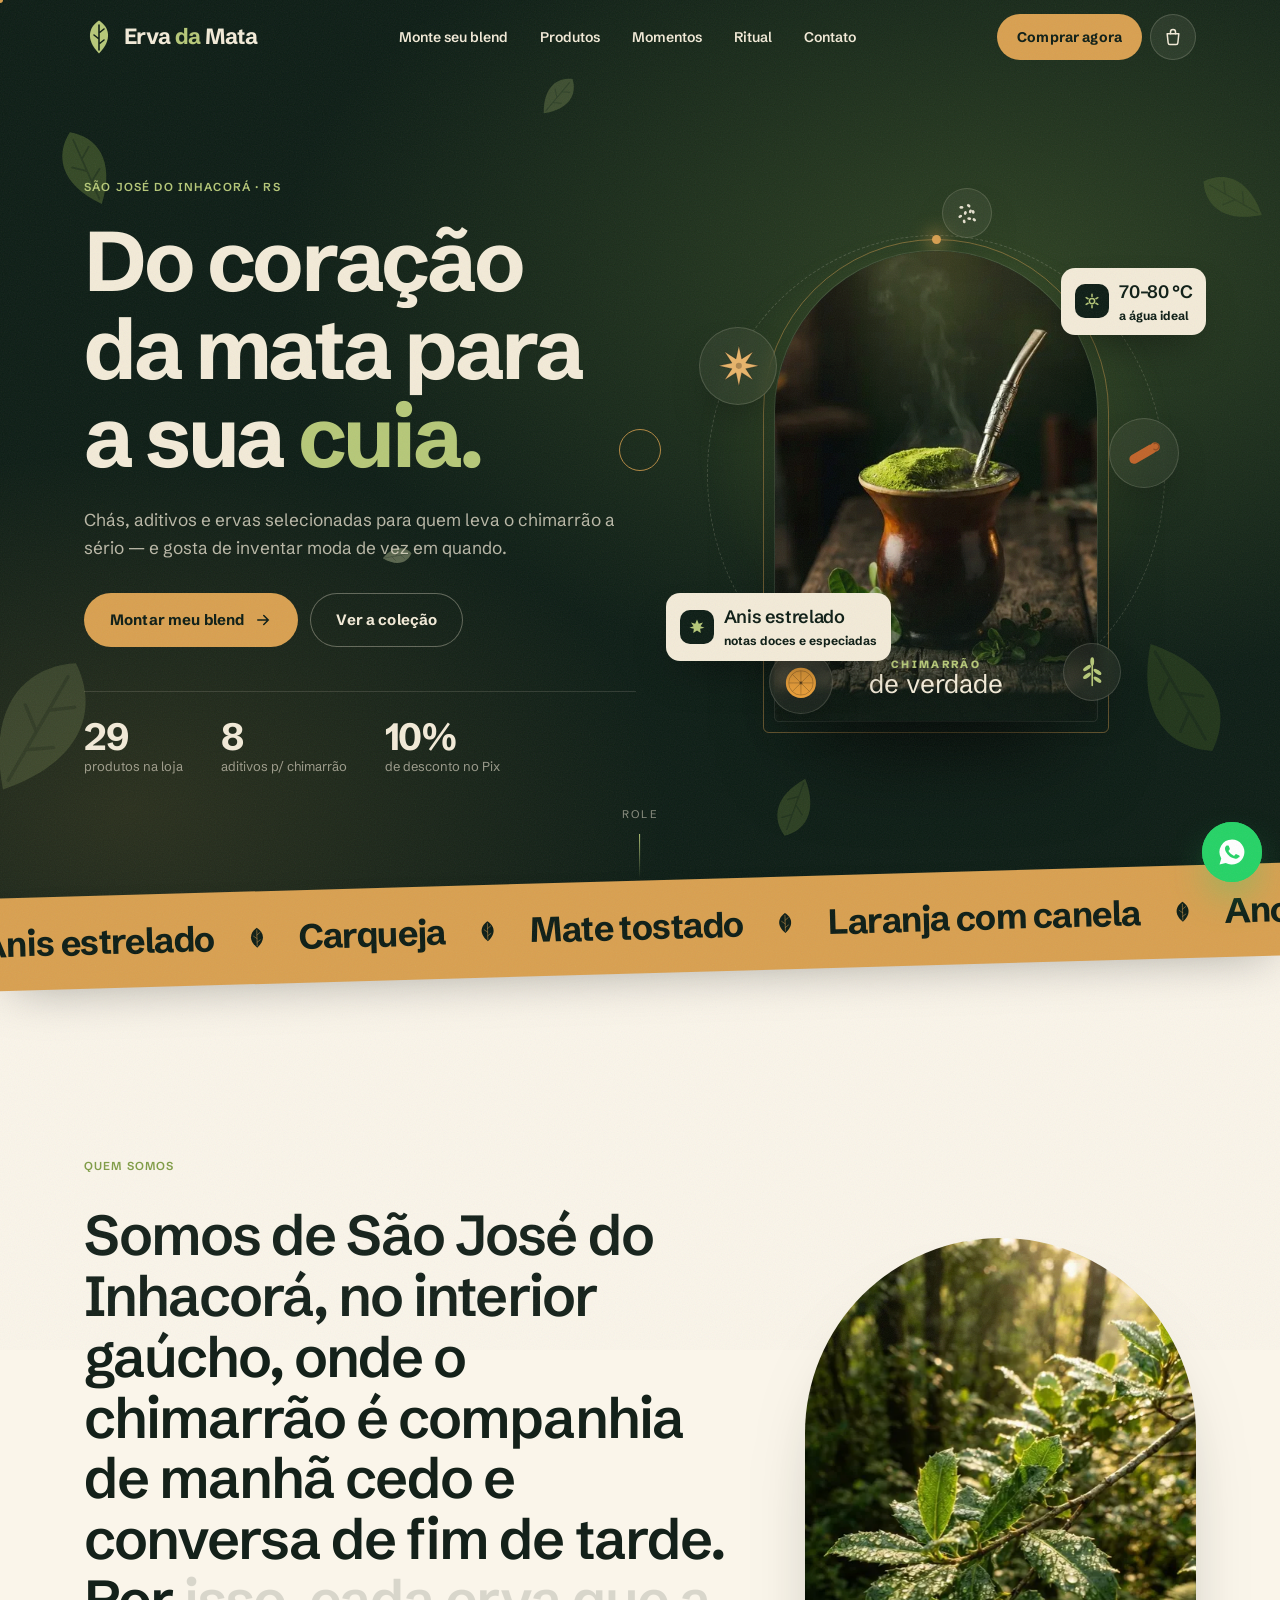
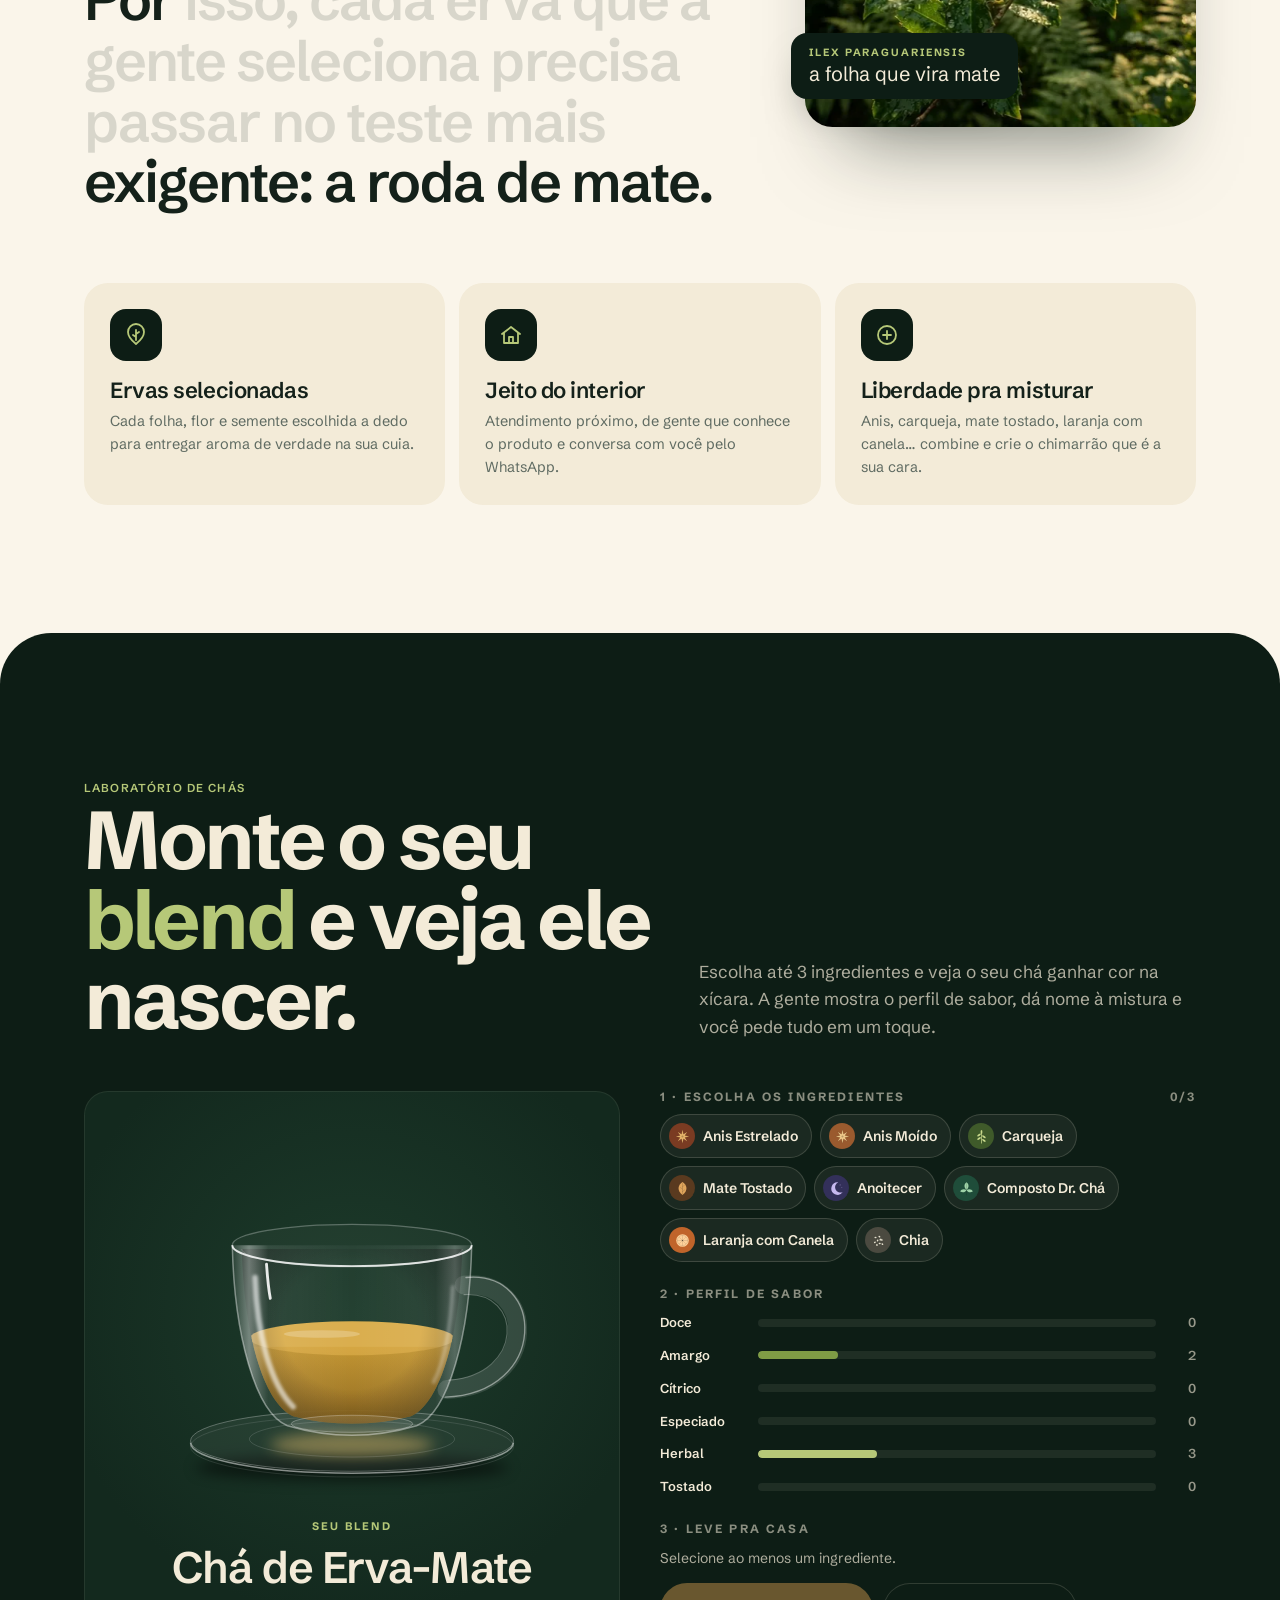
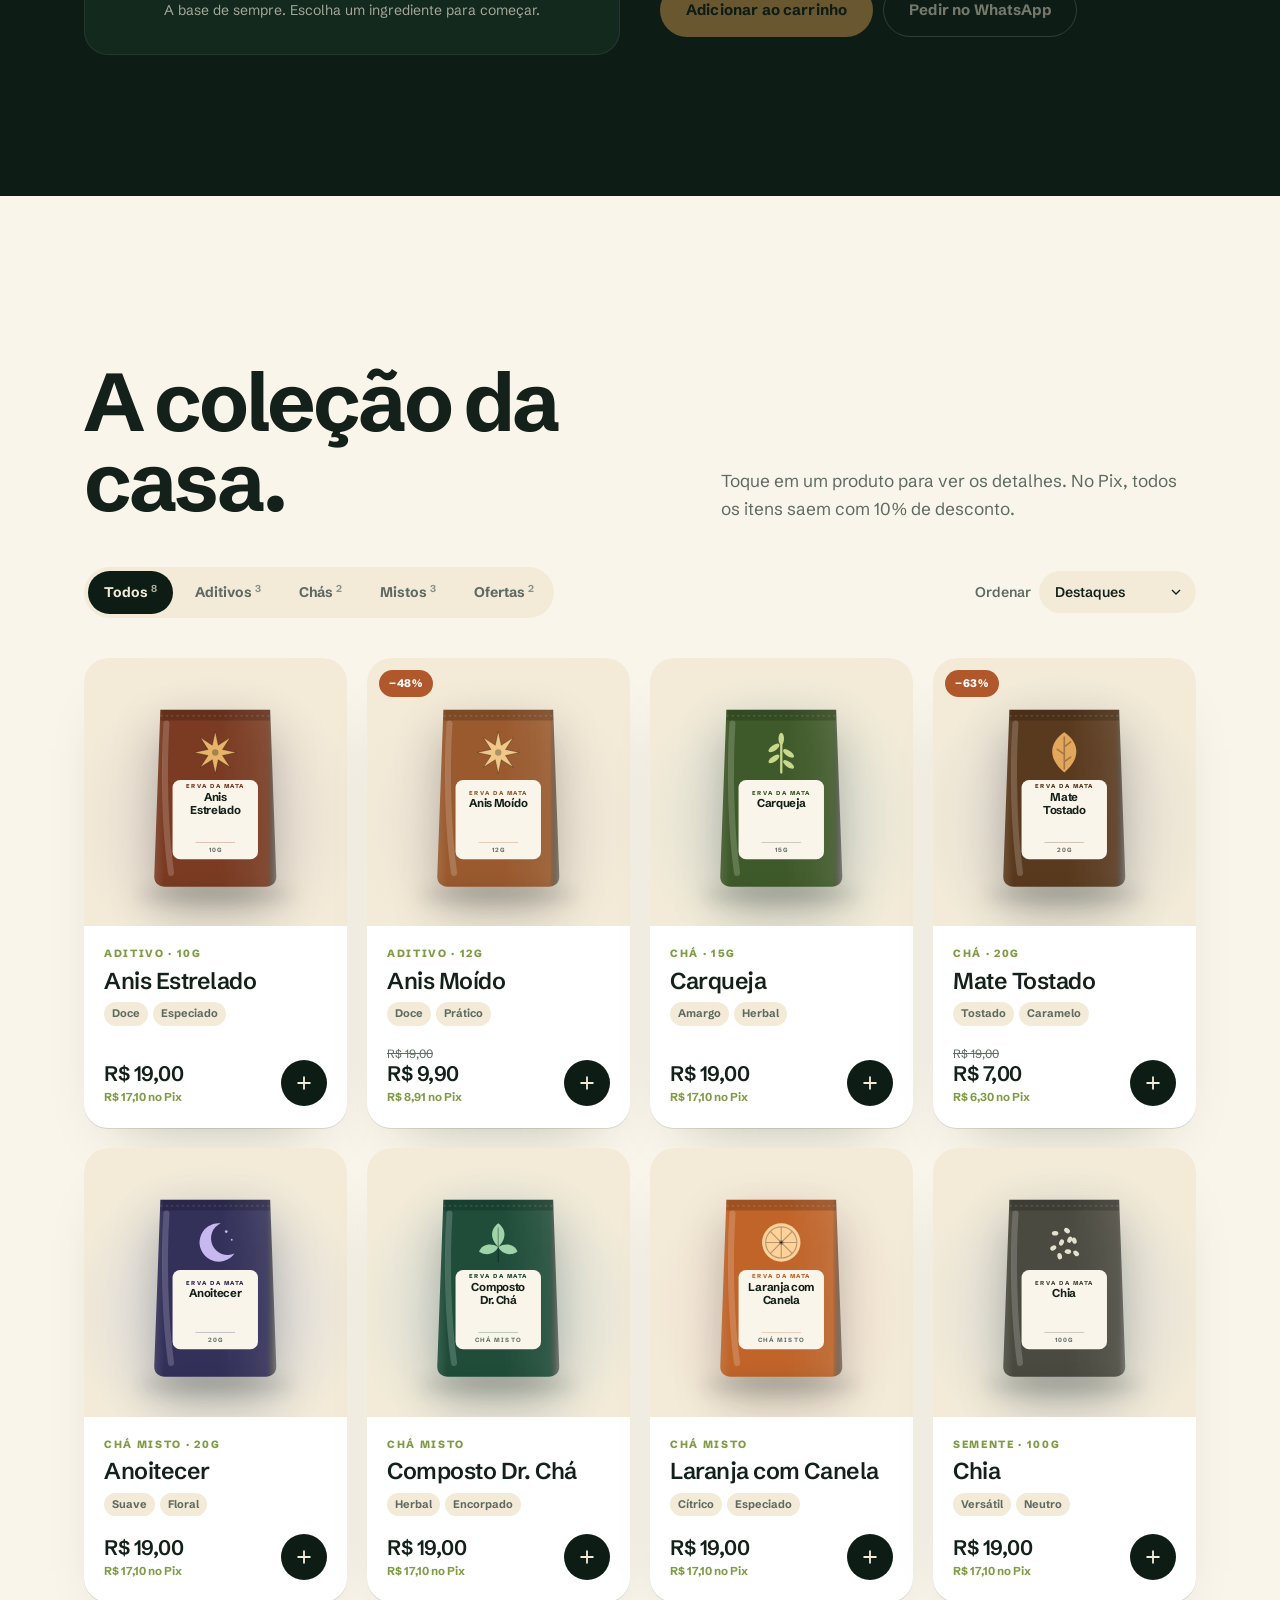
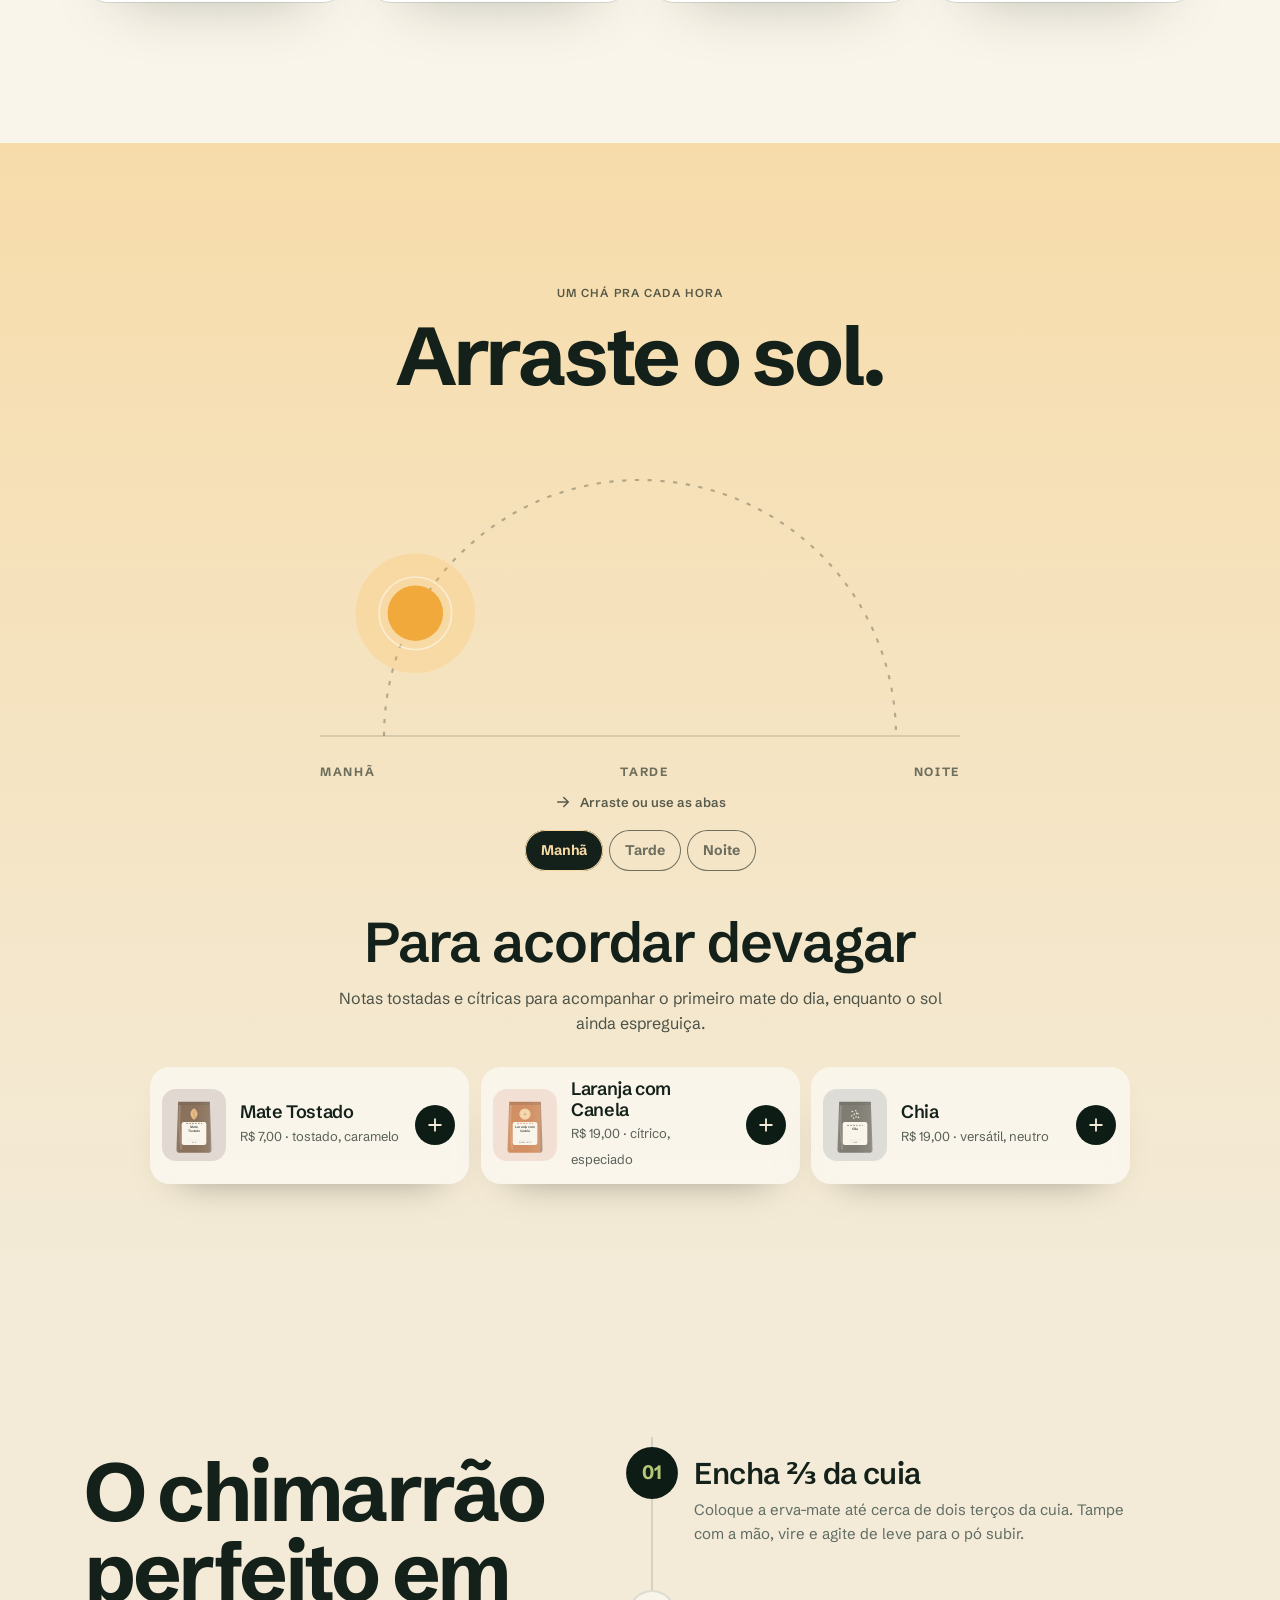
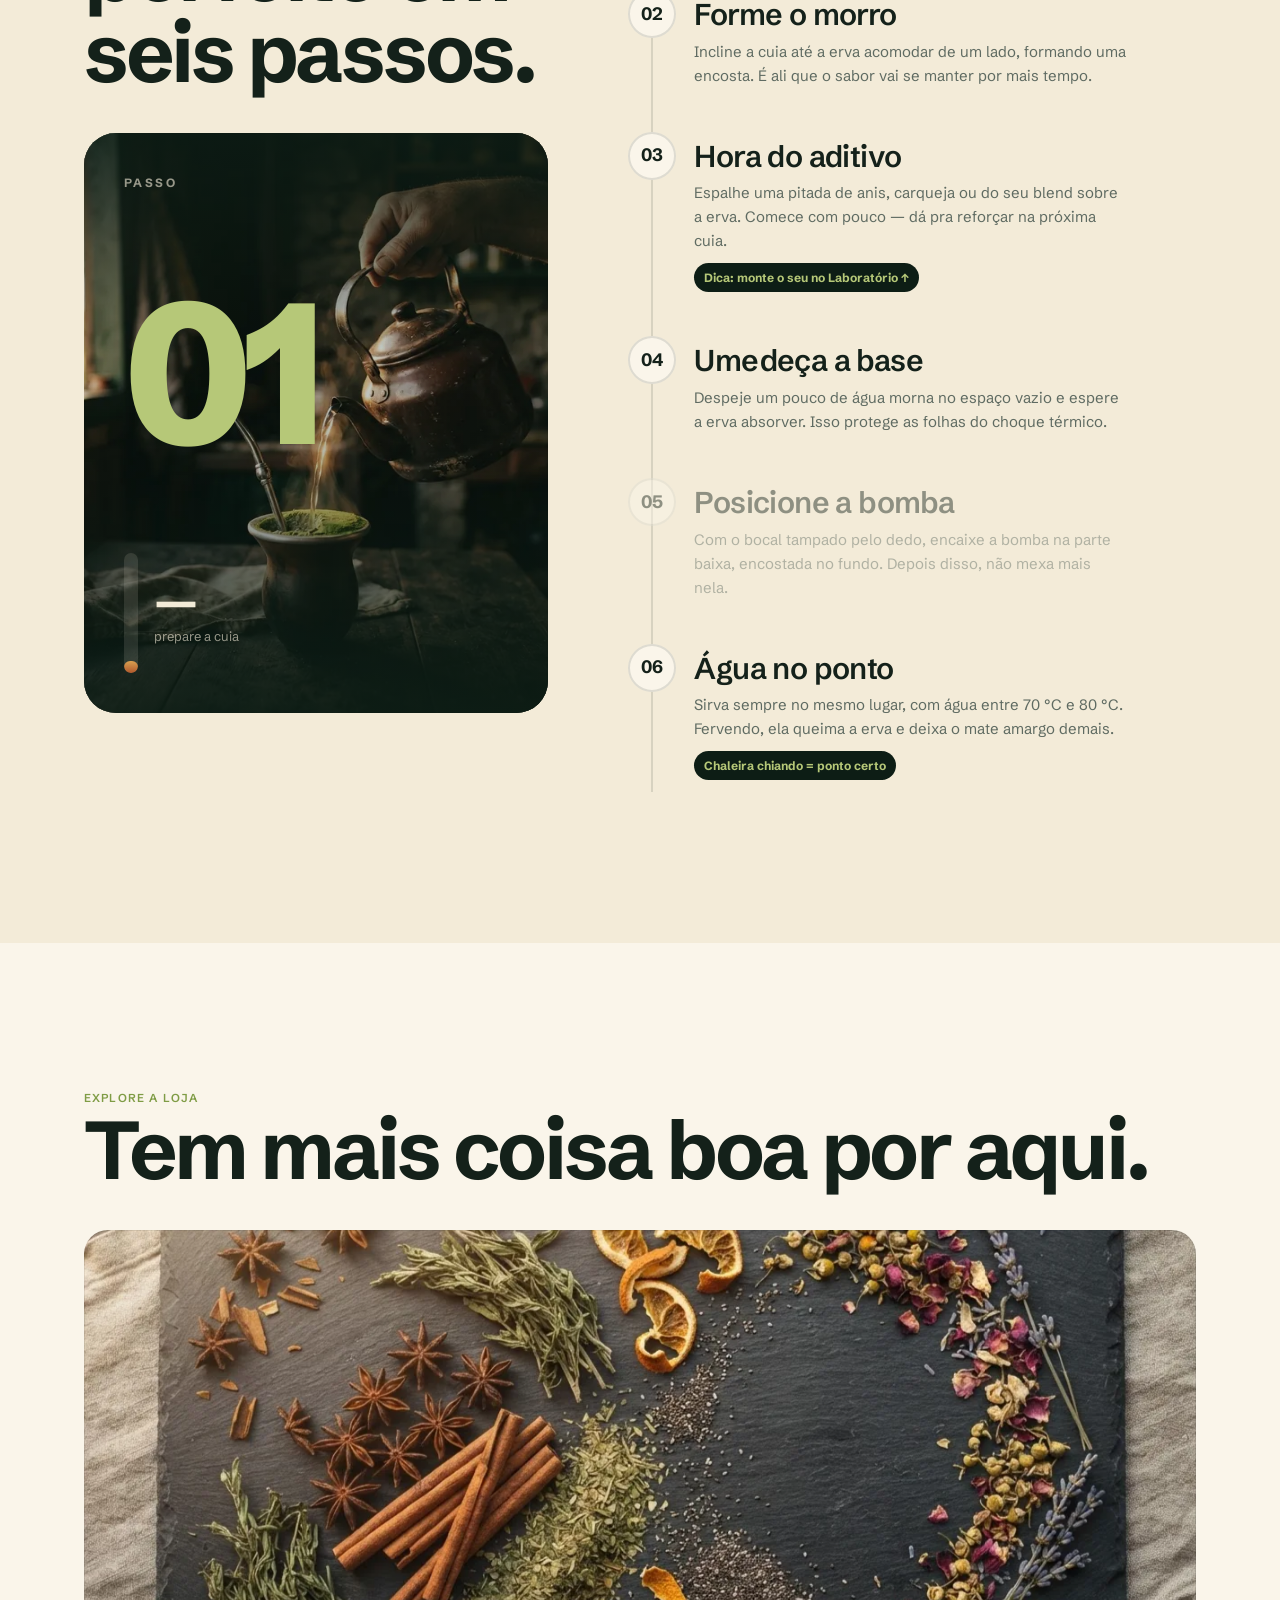
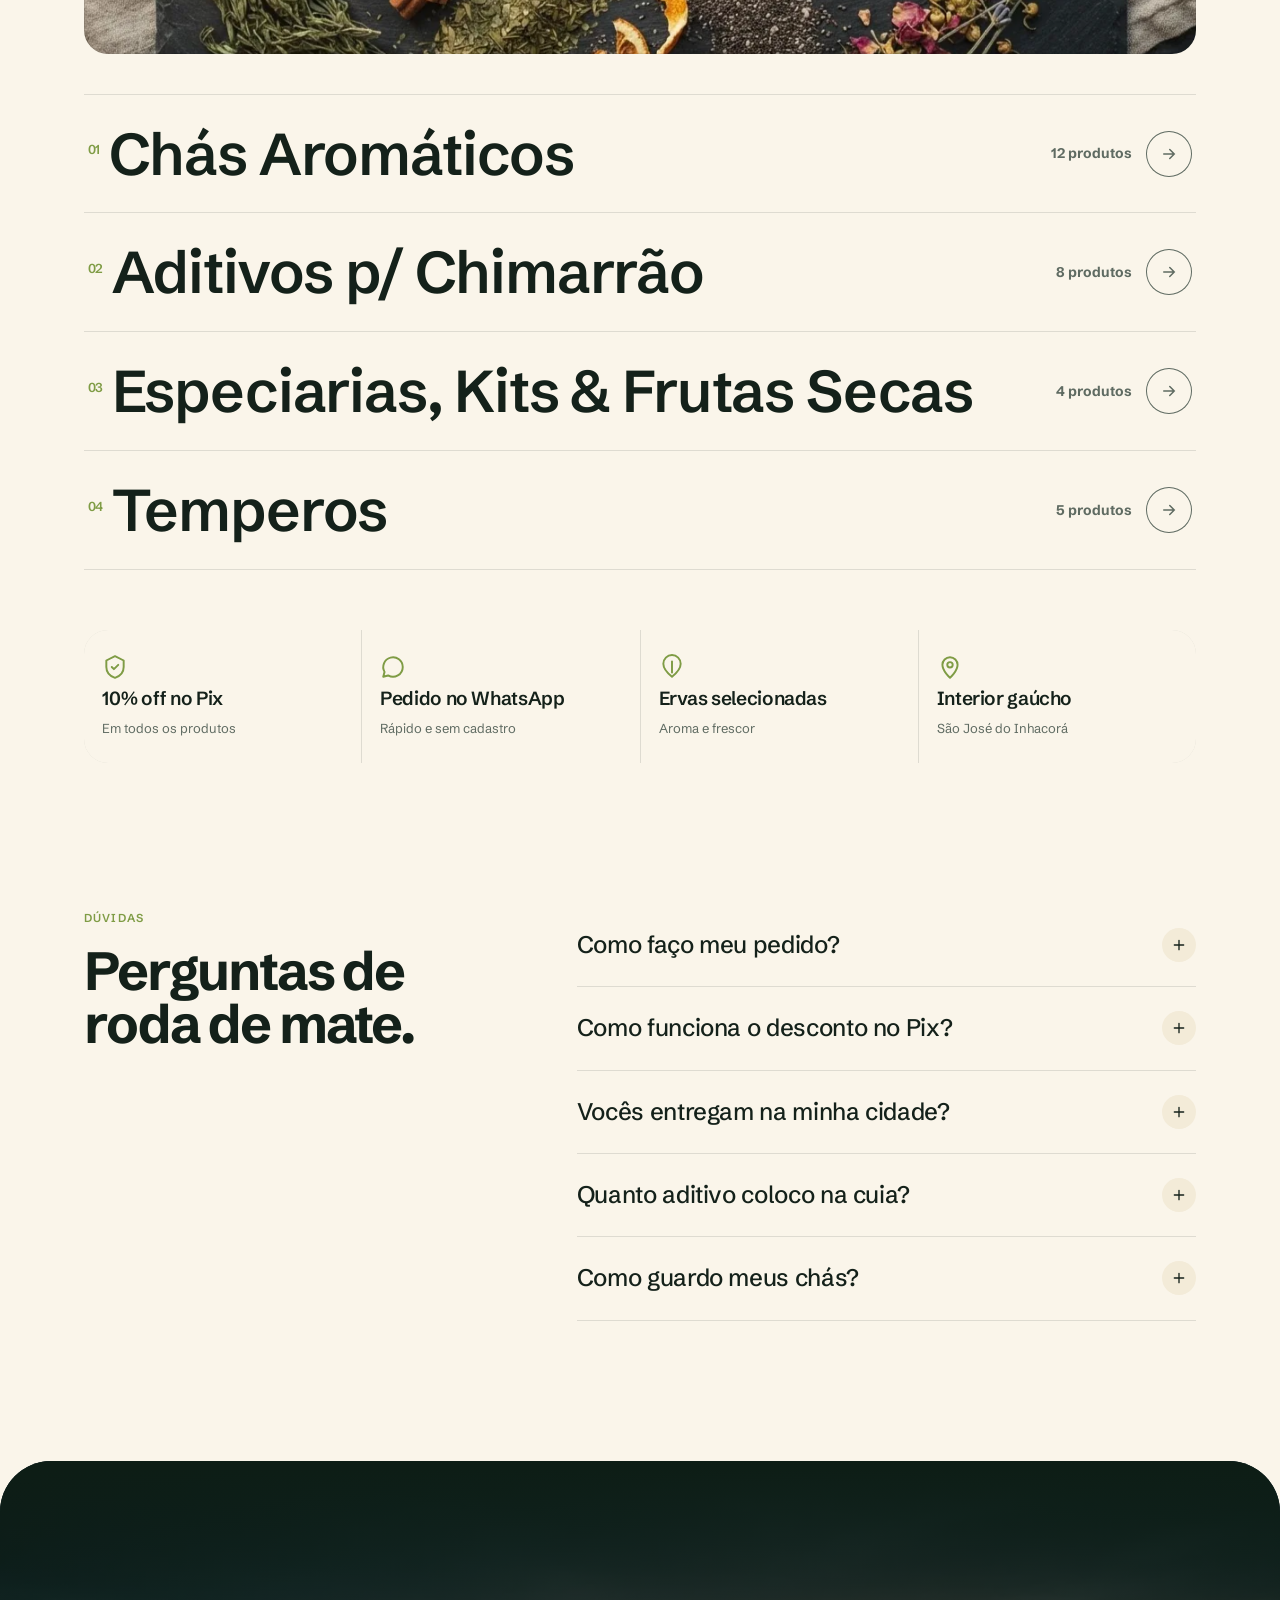
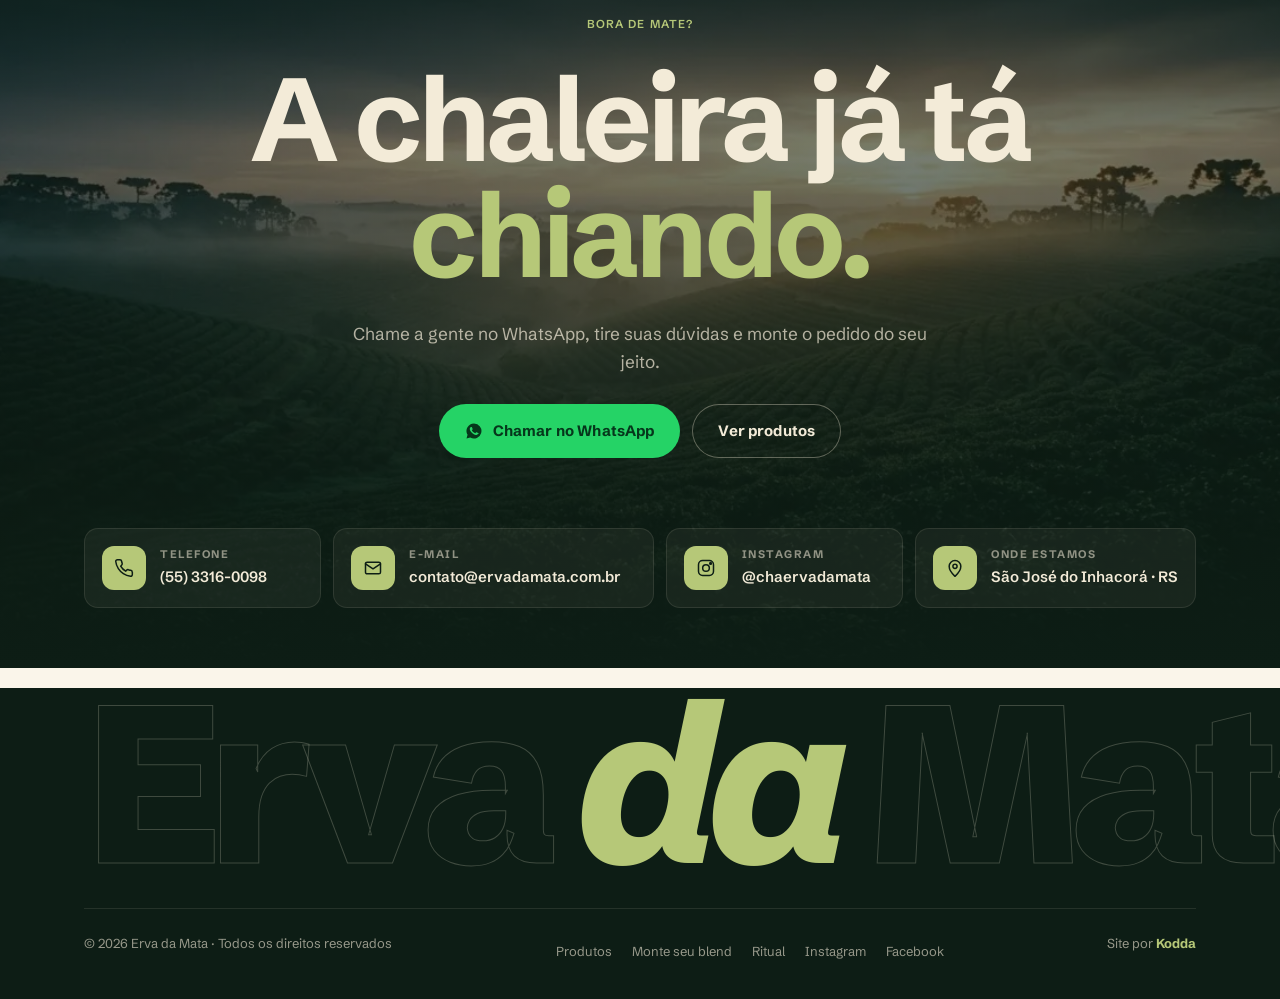
==== index.html @ 79d2f95d "Tipografia: Schibsted Grotesk em todo o site Co-Authored-By: Claude Opus 5.5 <noreply@anthropic.com>" ====
<!DOCTYPE html>
<html lang="pt-BR">
<head>
<meta charset="UTF-8">
<meta name="viewport" content="width=device-width, initial-scale=1, viewport-fit=cover">
<title>Erva da Mata — Chás e aditivos para chimarrão | São José do Inhacorá, RS</title>
<meta name="description" content="Chás, aditivos e ervas selecionadas para o seu chimarrão. Anis estrelado, carqueja, mate tostado e blends da casa, direto de São José do Inhacorá (RS). 10% de desconto no Pix e pedido pelo WhatsApp.">
<meta name="theme-color" content="#0d1d15">
<!-- PRÉVIA para validação: troque para "index, follow" quando publicar no domínio oficial -->
<meta name="robots" content="noindex, nofollow">
<link rel="canonical" href="https://ervadamata.com.br/">

<!-- Open Graph / redes sociais -->
<meta property="og:type" content="website">
<meta property="og:locale" content="pt_BR">
<meta property="og:site_name" content="Erva da Mata">
<meta property="og:title" content="Erva da Mata — Do coração da mata para a sua cuia">
<meta property="og:description" content="Chás e aditivos para chimarrão do interior gaúcho. Monte seu blend e peça pelo WhatsApp.">
<meta property="og:url" content="https://ervadamata.com.br/">
<meta property="og:image" content="https://felypepetry.github.io/erva-da-mata/assets/img/og.jpg">
<meta property="og:image:width" content="1200">
<meta property="og:image:height" content="630">
<meta name="twitter:card" content="summary_large_image">

<link rel="icon" href="data:image/svg+xml,%3Csvg xmlns='http://www.w3.org/2000/svg' viewBox='0 0 100 100'%3E%3Crect width='100' height='100' rx='24' fill='%230d1d15'/%3E%3Cpath d='M50 14C74 30 80 58 50 86 20 58 26 30 50 14Z' fill='%23b6c878'/%3E%3Cpath d='M50 22V80' stroke='%230d1d15' stroke-width='4' stroke-linecap='round'/%3E%3C/svg%3E">

<!-- Fonte hospedada no site (licença OFL): Schibsted Grotesk -->
<link rel="preload" href="assets/fonts/schibsted-grotesk.woff" as="font" type="font/woff" crossorigin>
<link rel="preload" as="image" href="assets/img/hero-cuia-900.webp" imagesrcset="assets/img/hero-cuia-560.webp 560w, assets/img/hero-cuia-900.webp 900w" imagesizes="(min-width:900px) 380px, 66vw">

<script type="application/ld+json">
{
  "@context": "https://schema.org",
  "@type": "Store",
  "name": "Erva da Mata",
  "description": "Chás, aditivos para chimarrão, especiarias e temperos.",
  "url": "https://ervadamata.com.br/",
  "telephone": "+55 55 3316-0098",
  "email": "contato@ervadamata.com.br",
  "address": { "@type": "PostalAddress", "addressLocality": "São José do Inhacorá", "addressRegion": "RS", "addressCountry": "BR" },
  "sameAs": ["https://www.instagram.com/chaervadamata/", "https://www.facebook.com/chaervadamata/"]
}
</script>

<script>document.documentElement.classList.add('js')</script>

<style>
@font-face{font-family:'Schibsted Grotesk';src:url(assets/fonts/schibsted-grotesk.woff) format('woff');font-weight:400 900;font-style:normal;font-display:swap}
@font-face{font-family:'Schibsted Grotesk';src:url(assets/fonts/schibsted-grotesk-italic.woff) format('woff');font-weight:400 900;font-style:italic;font-display:swap}
/* =========================================================
   ERVA DA MATA — tokens
   ========================================================= */
:root{
  --mata:#0d1d15; --mata2:#13291e; --mata3:#1d3b2b;
  --erva:#7f9c45; --erva2:#b6c878; --broto:#dfe8b4;
  --creme:#f3ebd8; --papel:#faf5ea; --linho:#efe6d0;
  --ouro:#d9a050; --terra:#b0582c; --ink:#14211a; --muted:#5f6b62;
  --line:rgba(20,33,26,.12);
  --r:24px; --r-sm:14px;
  --ease:cubic-bezier(.22,1,.36,1); --spring:cubic-bezier(.34,1.56,.64,1);
  --serif:'Schibsted Grotesk', system-ui, -apple-system, 'Segoe UI', Roboto, sans-serif;
  --sans:'Schibsted Grotesk', system-ui, -apple-system, 'Segoe UI', Roboto, sans-serif;
  --pad:clamp(20px, 5vw, 64px);
  --max:1240px;
}
*,*::before,*::after{box-sizing:border-box}
html{scroll-behavior:smooth;-webkit-text-size-adjust:100%}
body{margin:0;font-family:var(--sans);font-size:16px;line-height:1.6;color:var(--ink);background:var(--papel);-webkit-font-smoothing:antialiased;overflow-x:clip}
main,footer{overflow-x:clip}
img,svg{display:block;max-width:100%}
a{color:inherit;text-decoration:none}
button{font:inherit;color:inherit;background:none;border:0;cursor:pointer;padding:0}
h1,h2,h3,h4{font-family:var(--serif);font-weight:400;line-height:1.02;margin:0;letter-spacing:-.015em;font-kerning:normal;text-rendering:optimizeLegibility}
h1,h2,h3,h4{font-optical-sizing:auto;letter-spacing:-.022em}
h3{letter-spacing:-.01em}
/* ênfase em itálico sem cor extra: menos cara de template */
h1 em,h2 em,h3 em,.manifesto-text em{color:inherit}
body{font-feature-settings:"kern","liga"}
p{margin:0}
::selection{background:var(--erva2);color:var(--mata)}
:focus-visible{outline:2px solid var(--ouro);outline-offset:3px;border-radius:8px}
[hidden]{display:none!important}
.sr-only{position:absolute;width:1px;height:1px;overflow:hidden;clip:rect(0 0 0 0);white-space:nowrap}
.wrap{width:100%;max-width:var(--max);margin-inline:auto;padding-inline:var(--pad)}
section{position:relative}

/* grão de papel por cima de tudo */
.grain{position:fixed;inset:-50%;width:200%;height:200%;pointer-events:none;z-index:200;opacity:.07;
  background-image:url("data:image/svg+xml,%3Csvg xmlns='http://www.w3.org/2000/svg' width='160' height='160'%3E%3Cfilter id='n'%3E%3CfeTurbulence type='fractalNoise' baseFrequency='.85' numOctaves='3' stitchTiles='stitch'/%3E%3C/filter%3E%3Crect width='100%25' height='100%25' filter='url(%23n)'/%3E%3C/svg%3E");
  animation:grain 1.2s steps(6) infinite}
@keyframes grain{0%{transform:translate(0,0)}20%{transform:translate(-3%,2%)}40%{transform:translate(2%,-3%)}60%{transform:translate(-2%,-1%)}80%{transform:translate(3%,3%)}100%{transform:translate(0,0)}}

/* utilitários tipográficos */
.eyebrow{display:inline-block;font-size:11.5px;font-weight:500;letter-spacing:.24em;text-transform:uppercase}
.h-xl{font-size:clamp(44px, 9.2vw, 128px)}
.h-lg{font-size:clamp(38px, 6.4vw, 84px)}
.h-md{font-size:clamp(30px, 4.2vw, 54px)}
em, .ital{font-style:italic}
.lead{font-size:clamp(16px,1.35vw,19px);color:var(--muted);max-width:56ch}

/* botões */
.btn{--bg:var(--ouro);--fg:var(--mata);position:relative;display:inline-flex;align-items:center;justify-content:center;gap:10px;min-height:54px;padding:0 26px;border-radius:999px;background:var(--bg);color:var(--fg);font-weight:700;font-size:15px;letter-spacing:.01em;overflow:hidden;isolation:isolate;transition:transform .5s var(--ease), box-shadow .4s var(--ease)}
.btn::after{content:"";position:absolute;inset:0;background:var(--erva2);border-radius:inherit;transform:translateY(101%);transition:transform .5s var(--ease);z-index:-1}
.btn:hover::after{transform:translateY(0)}
.btn:hover{box-shadow:0 14px 40px -12px rgba(217,160,80,.6)}
.btn svg{width:18px;height:18px;transition:transform .4s var(--ease)}
.btn:hover svg{transform:translateX(4px)}
.btn-ghost{--bg:transparent;--fg:var(--creme);box-shadow:inset 0 0 0 1px rgba(243,235,216,.35)}
.btn-ghost::after{background:var(--creme)}
.btn-ghost:hover{--fg:var(--mata);box-shadow:inset 0 0 0 1px var(--creme)}
.btn-dark{--bg:var(--mata);--fg:var(--creme)}
.btn-dark::after{background:var(--mata3)}
.btn-dark:hover{box-shadow:0 14px 40px -14px rgba(13,29,21,.6)}
.btn-wa{--bg:#25d366;--fg:#06361b}
.btn-wa::after{background:#5ff293}
.btn[disabled]{opacity:.45;pointer-events:none}

/* reveals */
.js [data-reveal]{opacity:0;transform:translateY(40px);transition:opacity 1s var(--ease), transform 1.1s var(--ease);transition-delay:var(--d,0s)}
.js [data-reveal].in{opacity:1;transform:none}
.js [data-reveal="scale"]{transform:scale(.94)}
.js [data-reveal="left"]{transform:translateX(-40px)}

/* =========================================================
   PRELOADER
   ========================================================= */
.loader{position:fixed;inset:0;z-index:300;background:var(--mata);display:grid;place-items:center;color:var(--creme);transition:clip-path 1.1s var(--ease) .1s;clip-path:inset(0 0 0 0)}
.loader.done{clip-path:inset(0 0 100% 0);pointer-events:none}
.loader-inner{display:grid;justify-items:center;gap:18px}
.loader svg{width:74px;height:90px}
.loader path{fill:none;stroke:var(--erva2);stroke-width:2.5;stroke-linecap:round;stroke-dasharray:420;stroke-dashoffset:420;animation:draw 1.4s var(--ease) forwards}
.loader .vein{animation-delay:.4s}
.loader span{font-family:var(--serif);font-size:22px;font-style:italic;letter-spacing:.02em;opacity:0;animation:fadeUp .8s var(--ease) .5s forwards}
@keyframes draw{to{stroke-dashoffset:0}}
@keyframes fadeUp{from{opacity:0;transform:translateY(10px)}to{opacity:1;transform:none}}
html:not(.js) .loader{display:none}

/* =========================================================
   CURSOR + PROGRESSO
   ========================================================= */
.cursor,.cursor-dot{position:fixed;top:0;left:0;pointer-events:none;z-index:250;border-radius:50%;display:none}
.has-cursor .cursor,.has-cursor .cursor-dot{display:block}
.cursor{width:42px;height:42px;margin:-21px 0 0 -21px;border:1px solid rgba(217,160,80,.8);transition:width .35s var(--ease),height .35s var(--ease),margin .35s var(--ease),background .35s,border-color .35s;display:none;place-items:center;mix-blend-mode:normal}
.cursor-dot{width:6px;height:6px;margin:-3px 0 0 -3px;background:var(--ouro)}
.cursor.hover{width:70px;height:70px;margin:-35px 0 0 -35px;background:rgba(217,160,80,.14)}
.cursor.label{width:92px;height:92px;margin:-46px 0 0 -46px;background:var(--ouro);border-color:var(--ouro)}
.cursor b{position:absolute;inset:0;display:grid;place-items:center;font-size:12px;font-weight:800;letter-spacing:.12em;text-transform:uppercase;color:var(--mata);opacity:0;transition:opacity .2s}
.cursor.label b{opacity:1}
.progress{position:fixed;top:0;left:0;height:3px;width:100%;transform-origin:0 50%;transform:scaleX(0);background:linear-gradient(90deg,var(--erva2),var(--ouro));z-index:120}

/* =========================================================
   HEADER
   ========================================================= */
.header{position:fixed;inset:0 0 auto 0;z-index:100;padding:14px 0;transition:transform .6s var(--ease), background .4s, padding .4s, box-shadow .4s;color:var(--creme)}
.header.scrolled{background:rgba(13,29,21,.78);backdrop-filter:blur(14px) saturate(1.4);-webkit-backdrop-filter:blur(14px) saturate(1.4);padding:8px 0;box-shadow:0 10px 40px -20px rgba(0,0,0,.5)}
.header.hide{transform:translateY(-110%)}
.nav{display:flex;align-items:center;justify-content:space-between;gap:20px}
.brand{display:flex;align-items:center;gap:10px;font-family:var(--serif);font-size:22px;letter-spacing:-.01em}
.brand svg{width:30px;height:36px}
.brand b{font-weight:500}
.brand i{font-style:italic;color:var(--erva2)}
.menu{display:none;gap:4px;font-size:14px;font-weight:600}
.menu a{position:relative;padding:10px 14px;border-radius:999px;transition:background .3s}
.menu a:hover{background:rgba(243,235,216,.1)}
.nav-actions{display:flex;align-items:center;gap:8px}
.icon-btn{position:relative;width:46px;height:46px;border-radius:50%;display:grid;place-items:center;background:rgba(243,235,216,.08);box-shadow:inset 0 0 0 1px rgba(243,235,216,.18);transition:background .3s, transform .4s var(--spring)}
.icon-btn:hover{background:rgba(243,235,216,.18)}
.icon-btn svg{width:20px;height:20px}
.cart-count{position:absolute;top:-2px;right:-2px;min-width:20px;height:20px;padding:0 5px;border-radius:999px;background:var(--ouro);color:var(--mata);font-size:11px;font-weight:800;display:grid;place-items:center;transform:scale(0);transition:transform .4s var(--spring)}
.cart-count.on{transform:scale(1)}
.bump{animation:bump .6s var(--spring)}
@keyframes bump{30%{transform:scale(1.25) rotate(-8deg)}60%{transform:scale(.92) rotate(4deg)}}
.burger i{display:block;width:18px;height:2px;background:currentColor;border-radius:2px;transition:transform .4s var(--ease)}
.burger i+i{margin-top:5px}
.menu-open .burger i:first-child{transform:translateY(3.5px) rotate(45deg)}
.menu-open .burger i:last-child{transform:translateY(-3.5px) rotate(-45deg)}
.menu-open .wa-float{opacity:0;pointer-events:none}
.nav-cta{display:none}

/* menu mobile */
.mnav{position:fixed;inset:0;z-index:90;background:var(--mata);color:var(--creme);padding:110px var(--pad) 40px;display:flex;flex-direction:column;justify-content:space-between;clip-path:circle(0% at calc(100% - 44px) 38px);transition:clip-path .8s var(--ease);visibility:hidden}
.menu-open .mnav{clip-path:circle(150% at calc(100% - 44px) 38px);visibility:visible}
.mnav ul{list-style:none;margin:0;padding:0}
.mnav li{overflow:hidden;border-bottom:1px solid rgba(243,235,216,.12)}
.mnav li a{display:flex;justify-content:space-between;align-items:baseline;padding:14px 0;font-family:var(--serif);font-size:clamp(34px,10vw,56px);transform:translateY(110%);transition:transform .8s var(--ease)}
.mnav li a small{font-family:var(--sans);font-size:12px;opacity:.5}
.menu-open .mnav li a{transform:none}
.menu-open .mnav li:nth-child(2) a{transition-delay:.06s}.menu-open .mnav li:nth-child(3) a{transition-delay:.12s}.menu-open .mnav li:nth-child(4) a{transition-delay:.18s}.menu-open .mnav li:nth-child(5) a{transition-delay:.24s}
.mnav-foot{display:grid;gap:14px;font-size:14px;opacity:.85}

/* =========================================================
   HERO
   ========================================================= */
.hero{--mx:0;--my:0;min-height:100svh;background:
   radial-gradient(1200px 700px at 78% 30%, rgba(127,156,69,.28), transparent 60%),
   radial-gradient(900px 600px at 10% 90%, rgba(217,160,80,.14), transparent 60%),
   var(--mata);color:var(--creme);overflow:clip;display:flex;align-items:center;padding:120px 0 70px}
.hero-grid{display:grid;gap:30px;align-items:center;position:relative;z-index:2}
.hero .eyebrow{color:var(--erva2)}
.hero h1{margin:22px 0 22px;font-size:clamp(46px,6.6vw,100px)}
.hero h1 .line>span{white-space:nowrap}
.hero h1 .line{display:block;overflow:hidden;padding-bottom:.06em}
.hero h1 .line>span{display:inline-block;transform:translateY(105%);transition:transform 1.2s var(--ease)}
.ready .hero h1 .line>span{transform:none}
.ready .hero h1 .line:nth-child(2)>span{transition-delay:.1s}
.ready .hero h1 .line:nth-child(3)>span{transition-delay:.2s}
.hero h1 em{color:inherit}
.hero .lead{color:rgba(243,235,216,.75)}
.hero-ctas{display:flex;flex-wrap:wrap;gap:12px;margin-top:32px}
.hero-fade{opacity:0;transform:translateY(20px);transition:opacity 1s var(--ease) .5s, transform 1s var(--ease) .5s}
.ready .hero-fade{opacity:1;transform:none}
.hero-stats{display:flex;flex-wrap:wrap;gap:26px 38px;margin-top:44px;padding-top:26px;border-top:1px solid rgba(243,235,216,.14)}
.hero-stats div{display:grid}
.hero-stats strong{font-family:var(--serif);font-size:38px;font-weight:400;line-height:1;color:var(--creme)}
.hero-stats span{font-size:13px;color:rgba(243,235,216,.6)}
.hero-stats strong span{font:inherit;color:inherit}

/* cena da cuia */
.scene{position:relative;width:min(92vw,520px);aspect-ratio:1/1.05;margin-inline:auto}
.scene .halo{position:absolute;inset:8% 6% 12%;border-radius:50%;background:radial-gradient(circle at 50% 45%, rgba(217,160,80,.35), rgba(127,156,69,.12) 45%, transparent 70%);filter:blur(10px);animation:breathe 6s ease-in-out infinite}
@keyframes breathe{50%{transform:scale(1.06);opacity:.8}}
.scene .ring{position:absolute;inset:6%;border-radius:50%;border:1px dashed rgba(243,235,216,.18);animation:spin 80s linear infinite}
.cuia{position:absolute;inset:14% 16% 4%;transform:translate(calc(var(--mx)*-10px), calc(var(--my)*-8px));transition:transform .8s var(--ease)}
.cuia svg{width:100%;height:100%;overflow:visible;filter:drop-shadow(0 40px 50px rgba(0,0,0,.45))}
.steam path{fill:none;stroke:rgba(243,235,216,.55);stroke-width:5;stroke-linecap:round;stroke-dasharray:6 14;animation:steam 4.5s ease-in-out infinite;opacity:0}
.steam path:nth-child(2){animation-delay:1.4s}.steam path:nth-child(3){animation-delay:2.7s}
@keyframes steam{0%{opacity:0;transform:translateY(20px)}30%{opacity:.8}100%{opacity:0;transform:translateY(-60px)}}
.orbit{position:absolute;inset:0;animation:spin 46s linear infinite}
.orbit .ing{position:absolute;width:var(--s,74px);height:var(--s,74px);left:var(--x);top:var(--y);margin:calc(var(--s,74px)/-2);animation:spin 46s linear infinite reverse}
.orbit .ing>div{width:100%;height:100%;border-radius:50%;background:rgba(243,235,216,.06);backdrop-filter:blur(6px);-webkit-backdrop-filter:blur(6px);box-shadow:inset 0 0 0 1px rgba(243,235,216,.16), 0 20px 40px -18px rgba(0,0,0,.6);display:grid;place-items:center;transform:translate(calc(var(--mx)*var(--p,16px)), calc(var(--my)*var(--p,16px)));transition:transform .9s var(--ease)}
.orbit .ing svg{width:56%;height:56%}
@keyframes spin{to{transform:rotate(360deg)}}
.tag-float{position:absolute;z-index:3;padding:10px 14px;border-radius:14px;background:var(--creme);color:var(--mata);font-size:12px;font-weight:700;box-shadow:0 20px 40px -16px rgba(0,0,0,.5);display:flex;gap:10px;align-items:center;animation:float 6s ease-in-out infinite}
.tag-float b{display:block;font-family:var(--serif);font-size:18px;font-weight:500}
.tag-float .dot{width:34px;height:34px;border-radius:10px;display:grid;place-items:center;background:var(--mata);color:var(--erva2)}
.tag-float .dot svg{width:18px;height:18px}
.tag-a{left:-2%;bottom:16%}
.tag-b{right:-2%;top:12%;animation-delay:-3s}
@keyframes float{50%{transform:translateY(-12px)}}

/* foto real da cuia */
.cuia-photo{position:absolute;inset:9% 19% 5%;margin:0;z-index:2;transform:translate(calc(var(--mx)*-12px), calc(var(--my)*-10px));transition:transform .9s var(--ease)}
.cuia-frame{position:absolute;inset:-12px;border-radius:999px 999px 34px 34px;border:1px solid rgba(217,160,80,.45);pointer-events:none}
.cuia-frame::after{content:"";position:absolute;left:50%;top:-5px;width:9px;height:9px;margin-left:-4.5px;border-radius:50%;background:var(--ouro);box-shadow:0 0 18px 4px rgba(217,160,80,.6)}
.cuia-img{position:relative;width:100%;height:100%;border-radius:999px 999px 26px 26px;overflow:hidden;background:var(--mata3);box-shadow:0 60px 90px -40px rgba(0,0,0,.85), 0 0 0 1px rgba(243,235,216,.12)}
.cuia-img img{width:100%;height:100%;object-fit:cover;transform:scale(1.12) translate(calc(var(--mx)*8px), calc(var(--my)*8px));transition:transform 1.2s var(--ease), opacity 1.2s var(--ease), filter 1.4s var(--ease);opacity:0;filter:saturate(1.05) contrast(1.04)}
.ready .cuia-img img{opacity:1;animation:kenburns 18s ease-in-out infinite alternate}
@keyframes kenburns{to{transform:scale(1.2) translate(-2%,1.5%)}}
.cuia-img::before{content:"";position:absolute;inset:0;z-index:1;pointer-events:none;background:linear-gradient(to top, rgba(13,29,21,.75), rgba(13,29,21,0) 42%), radial-gradient(120% 70% at 50% 0%, rgba(217,160,80,.18), transparent 60%)}
.cuia-shine{position:absolute;inset:0;z-index:2;pointer-events:none;background:linear-gradient(115deg, transparent 35%, rgba(255,240,210,.22) 50%, transparent 65%);transform:translateX(-120%);animation:shine 7s var(--ease) 2s infinite}
@keyframes shine{0%{transform:translateX(-120%)}35%,100%{transform:translateX(120%)}}
.cuia-photo figcaption{position:absolute;left:0;right:0;bottom:22px;z-index:3;text-align:center;color:var(--creme);line-height:1.1}
.cuia-photo figcaption span{display:block;font-size:10.5px;font-weight:800;letter-spacing:.22em;text-transform:uppercase;color:var(--erva2)}
.cuia-photo figcaption b{font-family:var(--serif);font-style:italic;font-weight:400;font-size:clamp(20px,2.2vw,26px)}
.cuia-fallback{display:none}
.noimg .cuia-photo{display:none}
.noimg .cuia-fallback{display:block}
.scene .tag-float{z-index:4}
.scene .orbit{z-index:3}
/* folhas de fundo */
.leaves{position:absolute;inset:0;z-index:1;pointer-events:none}
.leaf{position:absolute;width:var(--w);left:var(--x);top:var(--y);opacity:var(--o,.5);transform:translate(calc(var(--mx)*var(--d)), calc(var(--my)*var(--d))) rotate(var(--r));transition:transform 1.2s var(--ease)}
.leaf svg{animation:sway var(--t,9s) ease-in-out infinite;transform-origin:50% 100%}
@keyframes sway{50%{transform:rotate(7deg)}}
.scroll-hint{position:absolute;left:50%;bottom:22px;transform:translateX(-50%);z-index:3;display:none;font-size:11px;letter-spacing:.2em;text-transform:uppercase;color:rgba(243,235,216,.55);gap:10px;align-items:center;flex-direction:column}
.scroll-hint i{width:1px;height:44px;background:linear-gradient(var(--erva2),transparent);animation:drip 2s var(--ease) infinite;transform-origin:top}
@keyframes drip{0%{transform:scaleY(0)}50%{transform:scaleY(1)}100%{transform:scaleY(1);opacity:0}}

/* =========================================================
   MARQUEE
   ========================================================= */
.marquee{background:var(--ouro);color:var(--mata);overflow:hidden;padding:18px 0;transform:rotate(-1.6deg) scale(1.03);margin-top:-18px;position:relative;z-index:5;box-shadow:0 20px 50px -30px rgba(0,0,0,.5)}
.marquee-track{display:flex;width:max-content;animation:marq 32s linear infinite}
.marquee span{display:flex;align-items:center;gap:30px;padding-right:30px;font-family:var(--serif);font-size:clamp(22px,3vw,34px);font-style:italic;white-space:nowrap}
.marquee svg{width:22px;height:22px}
@keyframes marq{to{transform:translateX(-50%)}}

/* =========================================================
   MANIFESTO
   ========================================================= */
.manifesto{padding:clamp(100px,14vw,190px) 0 clamp(80px,10vw,140px);background:var(--papel)}
.manifesto .eyebrow{color:var(--erva)}
.manifesto-text{font-family:var(--serif);font-size:clamp(28px,4.4vw,62px);line-height:1.12;letter-spacing:-.02em;margin-top:28px;max-width:20ch}
.manifesto-text .w{opacity:.14;transition:opacity .25s linear}
.manifesto-text .w.on{opacity:1}
.manifesto-text em{color:inherit}
.pillars{display:grid;gap:14px;margin-top:70px}
.pillar{padding:26px;border-radius:var(--r);background:var(--creme);display:flex;gap:18px;align-items:flex-start;transition:transform .5s var(--ease), background .4s}
.pillar:hover{transform:translateY(-6px);background:var(--linho)}
.pillar .ic{flex:none;width:52px;height:52px;border-radius:16px;background:var(--mata);color:var(--erva2);display:grid;place-items:center}
.pillar .ic svg{width:24px;height:24px}
.pillar h3{font-size:22px;margin-bottom:6px}
.pillar p{font-size:14.5px;color:var(--muted)}

/* =========================================================
   LABORATÓRIO (BLEND BUILDER)
   ========================================================= */
.lab{background:var(--mata);color:var(--creme);padding:clamp(90px,11vw,150px) 0;overflow:clip;border-radius:clamp(28px,4vw,56px) clamp(28px,4vw,56px) 0 0}
.lab .eyebrow{color:var(--erva2)}
.lab-head{display:grid;gap:18px;margin-bottom:50px}
.lab-head .lead{color:rgba(243,235,216,.7)}
.lab-grid{display:grid;gap:28px}
.lab-stage{position:relative;border-radius:var(--r);background:radial-gradient(circle at 50% 40%, var(--mata3), var(--mata2) 70%);padding:30px 20px 26px;box-shadow:inset 0 0 0 1px rgba(243,235,216,.08);display:grid;justify-items:center;gap:16px;overflow:hidden}
.lab-cup{width:min(84vw,380px);perspective:900px}
.lab-cup svg{width:100%;overflow:visible;transform:rotateX(var(--tx,0deg)) rotateY(var(--ty,0deg));transition:transform .8s var(--ease)}
#teaCup stop{transition:stop-color 1.4s ease}
#teaCup .tc{transition:fill 1.4s ease}
.bob{animation:bob 3.4s ease-in-out infinite;transform-box:fill-box;transform-origin:center}
@keyframes bob{50%{transform:translateY(3px) rotate(7deg)}}
.bubble{opacity:0;animation:rise var(--t,3s) ease-in infinite;animation-delay:var(--d,0s)}
@keyframes rise{0%{transform:translateY(0);opacity:0}20%{opacity:.75}100%{transform:translateY(-62px);opacity:0}}
.ripple{transform-box:fill-box;transform-origin:center}
.lab-steam path{stroke:rgba(243,235,216,.32);stroke-width:9;stroke-dasharray:none;animation-duration:5.5s}
.layer{transition:transform 1s var(--spring)}
.wave{animation:wave 4s linear infinite}
@keyframes wave{to{transform:translateX(-150px)}}
.blend-name{text-align:center}
.blend-name small{font-size:11px;letter-spacing:.2em;text-transform:uppercase;color:var(--erva2);font-weight:700}
.blend-name h3{font-size:clamp(30px,4vw,44px);margin-top:6px;font-style:italic}
.blend-name p{font-size:14px;color:rgba(243,235,216,.65);margin-top:6px;min-height:22px}
.lab-panel{display:grid;gap:26px;align-content:start}
.lab-panel h4{font-family:var(--sans);font-size:12px;letter-spacing:.18em;text-transform:uppercase;font-weight:700;color:rgba(243,235,216,.55);margin-bottom:12px;display:flex;justify-content:space-between}
.chips{display:flex;flex-wrap:wrap;gap:8px}
.chip{display:inline-flex;align-items:center;gap:8px;padding:9px 14px 9px 9px;border-radius:999px;background:rgba(243,235,216,.06);box-shadow:inset 0 0 0 1px rgba(243,235,216,.16);font-size:14px;font-weight:600;transition:background .3s, box-shadow .3s, transform .4s var(--spring), color .3s}
.chip i{width:26px;height:26px;border-radius:50%;background:var(--c);display:grid;place-items:center;transition:transform .5s var(--spring)}
.chip i svg{width:15px;height:15px}
.chip:hover{background:rgba(243,235,216,.12)}
.chip[aria-pressed="true"]{background:var(--creme);color:var(--mata);box-shadow:none}
.chip[aria-pressed="true"] i{transform:rotate(360deg) scale(1.08)}
.shake{animation:shake .45s}
@keyframes shake{20%,60%{transform:translateX(-6px)}40%,80%{transform:translateX(6px)}}
.bars{display:grid;gap:12px}
.bar{display:grid;grid-template-columns:86px 1fr 28px;align-items:center;gap:12px;font-size:13px;font-weight:600}
.bar .track{height:8px;border-radius:99px;background:rgba(243,235,216,.08);overflow:hidden}
.bar .fill{height:100%;width:0;border-radius:inherit;background:var(--c);transition:width 1s var(--ease)}
.bar output{text-align:right;color:rgba(243,235,216,.6);font-variant-numeric:tabular-nums}
.lab-actions{display:flex;flex-wrap:wrap;gap:10px}
.lab-total{font-size:14px;color:rgba(243,235,216,.7)}
.lab-total strong{color:var(--creme);font-size:18px}

/* =========================================================
   CATÁLOGO
   ========================================================= */
.shop{padding:clamp(90px,11vw,150px) 0;background:var(--papel)}
.shop .eyebrow{color:var(--erva)}
.shop-head{display:grid;gap:20px;margin-bottom:34px}
.toolbar{display:flex;flex-wrap:wrap;gap:12px;align-items:center;justify-content:space-between;margin-bottom:30px;position:sticky;top:70px;z-index:20;padding:10px 0}
.filters{position:relative;display:flex;gap:6px;overflow-x:auto;scrollbar-width:none;padding:4px;background:var(--creme);border-radius:999px;max-width:100%}
.filters::-webkit-scrollbar{display:none}
.filter{position:relative;white-space:nowrap;padding:10px 16px;border-radius:999px;font-size:14px;font-weight:700;color:var(--muted);transition:color .3s}
.filter[aria-pressed="true"]{color:var(--creme)}
.filter-pill{position:absolute;top:4px;left:0;height:calc(100% - 8px);border-radius:999px;background:var(--mata);transition:transform .55s var(--ease), width .55s var(--ease);z-index:0}
.filter span{position:relative;z-index:1}
.filter sup{font-size:10px;opacity:.7;margin-left:3px}
.sort{display:flex;align-items:center;gap:8px;font-size:14px;font-weight:600;color:var(--muted)}
.sort select{appearance:none;-webkit-appearance:none;font:inherit;color:var(--ink);background:var(--creme) url("data:image/svg+xml,%3Csvg xmlns='http://www.w3.org/2000/svg' viewBox='0 0 24 24' fill='none' stroke='%2314211a' stroke-width='2'%3E%3Cpath d='m6 9 6 6 6-6'/%3E%3C/svg%3E") no-repeat right 12px center/16px;border:0;border-radius:999px;padding:10px 38px 10px 16px;cursor:pointer}
.grid{display:grid;grid-template-columns:repeat(2,minmax(0,1fr));gap:14px}
.card{position:relative;display:flex;flex-direction:column;border-radius:var(--r);background:#fff;box-shadow:0 1px 0 var(--line), 0 30px 60px -40px rgba(20,33,26,.35);transition:box-shadow .5s var(--ease), transform .6s var(--ease)}
.card:hover{box-shadow:0 1px 0 var(--line), 0 40px 70px -36px rgba(20,33,26,.5)}
.card.pop{animation:pop .6s var(--ease) both}
@keyframes pop{from{opacity:0;transform:translateY(20px) scale(.97)}}
.card-media{--rx:0deg;--ry:0deg;position:relative;display:grid;place-items:center;aspect-ratio:1/1.02;border-radius:var(--r) var(--r) 0 0;background:radial-gradient(circle at 50% 60%, color-mix(in srgb, var(--c) 22%, #fff), var(--creme) 70%);overflow:hidden;perspective:800px;width:100%}
.card-media .pouch-wrap{width:58%;transform:rotateX(var(--rx)) rotateY(var(--ry));transition:transform .5s var(--ease);transform-style:preserve-3d}
.card-media .pouch{filter:drop-shadow(0 22px 22px rgba(20,33,26,.28));transition:transform .7s var(--spring)}
.card:hover .pouch{transform:translateY(-8px) rotate(-3deg)}
.card-media::after{content:"";position:absolute;left:20%;right:20%;bottom:9%;height:14px;border-radius:50%;background:rgba(20,33,26,.16);filter:blur(8px);transition:transform .7s var(--spring)}
.card:hover .card-media::after{transform:scaleX(.8)}
.badge{position:absolute;top:12px;left:12px;z-index:2;padding:5px 10px;border-radius:999px;background:var(--terra);color:#fff;font-size:11px;font-weight:800;letter-spacing:.06em}
.quick{position:absolute;right:12px;top:12px;z-index:2;width:34px;height:34px;border-radius:50%;background:rgba(255,255,255,.8);display:grid;place-items:center;opacity:0;transform:scale(.7);transition:opacity .3s, transform .4s var(--spring)}
.quick svg{width:16px;height:16px}
.card:hover .quick{opacity:1;transform:none}
.card-body{padding:16px 16px 18px;display:flex;flex-direction:column;gap:6px;flex:1}
.kicker{font-size:10.5px;font-weight:800;letter-spacing:.16em;text-transform:uppercase;color:var(--erva)}
.card h3{font-size:clamp(18px,2vw,23px);line-height:1.1}
.notes{display:flex;flex-wrap:wrap;gap:5px;margin-top:2px}
.note{font-size:11px;font-weight:700;padding:3px 8px;border-radius:999px;background:var(--creme);color:var(--muted)}
.price-row{display:flex;align-items:flex-end;justify-content:space-between;gap:8px;margin-top:auto;padding-top:12px}
.price s{display:block;font-size:12px;color:var(--muted)}
.price strong{display:block;font-family:var(--sans);font-size:21px;font-weight:600;line-height:1;letter-spacing:-.02em}
.price small{display:block;font-size:11.5px;font-weight:700;color:var(--erva);margin-top:4px}
.add{flex:none;width:46px;height:46px;border-radius:50%;background:var(--mata);color:var(--creme);display:grid;place-items:center;transition:transform .45s var(--spring), background .3s}
.add:hover{transform:rotate(90deg) scale(1.08);background:var(--terra)}
.add svg{width:20px;height:20px}
.add.ok{background:var(--erva)}
.fly{position:fixed;z-index:260;pointer-events:none}
.empty-filter{grid-column:1/-1;text-align:center;padding:40px;color:var(--muted)}

/* =========================================================
   MOMENTOS (sol arrastável)
   ========================================================= */
.moments{--sky1:#f6d9a3;--sky2:#f3ebd8;--fg:var(--ink);padding:clamp(90px,11vw,150px) 0 clamp(70px,8vw,110px);background:linear-gradient(180deg,var(--sky1),var(--sky2));color:var(--fg);transition:--sky1 1s, color 1s;overflow:clip}
.moments[data-m="tarde"]{--sky1:#e9a25c;--sky2:#f1d3a6}
.moments[data-m="noite"]{--sky1:#0b1730;--sky2:#1d2b45;--fg:var(--creme)}
.moments .bgfade{position:absolute;inset:0;pointer-events:none;transition:opacity 1.2s var(--ease)}
.moments .bg-m{background:linear-gradient(180deg,#f7dcaa,#f3ebd8)}
.moments .bg-t{background:linear-gradient(180deg,#e59a52,#f1d3a6);opacity:0}
.moments .bg-n{background:linear-gradient(180deg,#0a1530,#1b2a44);opacity:0}
.moments[data-m="tarde"] .bg-t{opacity:1}
.moments[data-m="noite"] .bg-n{opacity:1}
.moments .wrap{position:relative;z-index:2}
.stars{position:absolute;inset:0;opacity:0;transition:opacity 1.2s;pointer-events:none}
.moments[data-m="noite"] .stars{opacity:1}
.stars i{position:absolute;width:2px;height:2px;border-radius:50%;background:#fff;animation:twinkle 3s ease-in-out infinite}
@keyframes twinkle{50%{opacity:.2}}
.moments-head{text-align:center;display:grid;justify-items:center;gap:14px}
.moments .eyebrow{color:inherit;opacity:.7}
.arc-wrap{position:relative;max-width:640px;margin:20px auto 0;touch-action:none}
.arc-wrap svg{width:100%;overflow:visible}
.arc-path{fill:none;stroke:currentColor;stroke-opacity:.3;stroke-width:2;stroke-dasharray:4 8}
.sun{cursor:grab;outline:none}
.sun:active{cursor:grabbing}
.sun-core{transition:fill 1s}
.sun-glow{transition:fill 1s;animation:breathe 4s ease-in-out infinite;transform-box:fill-box;transform-origin:center}
.sun:focus-visible .sun-ring{stroke:var(--ouro);stroke-width:3}
.horizon{stroke:currentColor;stroke-opacity:.25}
.arc-labels{display:flex;justify-content:space-between;font-size:12px;font-weight:700;letter-spacing:.14em;text-transform:uppercase;opacity:.6;margin-top:-6px}
.drag-hint{font-size:13px;font-weight:600;opacity:.7;display:flex;align-items:center;gap:8px;justify-content:center;margin-top:10px}
.drag-hint svg{width:18px;height:18px;animation:nudge 1.6s ease-in-out infinite}
@keyframes nudge{50%{transform:translateX(6px)}}
.mtabs{display:flex;justify-content:center;gap:6px;margin-top:18px}
.mtab{padding:9px 16px;border-radius:999px;font-weight:700;font-size:14px;box-shadow:inset 0 0 0 1px currentColor;opacity:.6;transition:opacity .3s, background .3s}
.mtab[aria-selected="true"]{opacity:1;background:var(--fg);color:var(--sky1)}
.moments[data-m="noite"] .mtab[aria-selected="true"]{color:#0b1730}
.mcopy{text-align:center;margin:40px auto 30px;max-width:620px;min-height:110px}
.mcopy h3{font-size:clamp(30px,4.6vw,56px);font-style:italic}
.mcopy p{margin-top:12px;opacity:.75}
.mcopy.swap{animation:swap .7s var(--ease)}
@keyframes swap{from{opacity:0;transform:translateY(16px);filter:blur(6px)}}
.mpicks{display:grid;gap:12px;grid-template-columns:1fr;max-width:980px;margin:0 auto}
.mpick{display:flex;align-items:center;gap:14px;padding:12px 14px 12px 12px;border-radius:20px;background:rgba(255,255,255,.55);backdrop-filter:blur(10px);-webkit-backdrop-filter:blur(10px);color:var(--ink);box-shadow:0 20px 40px -30px rgba(0,0,0,.5);animation:pop .6s var(--ease) both;animation-delay:var(--d,0s)}
.moments[data-m="noite"] .mpick{background:rgba(243,235,216,.1);color:var(--creme);box-shadow:inset 0 0 0 1px rgba(243,235,216,.14)}
.mpick .thumb{flex:none;width:64px;height:72px;border-radius:14px;display:grid;place-items:center;background:color-mix(in srgb,var(--c) 25%, #fff)}
.mpick .thumb svg{width:44px}
.mpick div{flex:1;min-width:0}
.mpick b{display:block;font-family:var(--serif);font-weight:500;font-size:18px;line-height:1.15}
.mpick span{font-size:13px;opacity:.7}
.mpick .add{width:40px;height:40px}
.moments[data-m="noite"] .mpick .add{background:var(--creme);color:var(--mata)}

/* =========================================================
   RITUAL
   ========================================================= */
.ritual{background:var(--creme);padding:clamp(90px,11vw,150px) 0}
.ritual .eyebrow{color:var(--erva)}
.ritual-grid{display:grid;gap:40px}
.ritual-visual{display:none}
.steps{list-style:none;margin:0;padding:0;position:relative}
.steps::before{content:"";position:absolute;left:23px;top:10px;bottom:10px;width:2px;background:var(--line)}
.steps .rail{position:absolute;left:23px;top:10px;width:2px;height:calc(100% - 20px);background:var(--erva);transform-origin:top;transform:scaleY(var(--p,0))}
.step{position:relative;display:grid;grid-template-columns:48px 1fr;gap:18px;padding:22px 0;opacity:.45;transition:opacity .5s}
.step.on{opacity:1}
.step .n{width:48px;height:48px;border-radius:50%;background:var(--papel);box-shadow:inset 0 0 0 2px var(--line);display:grid;place-items:center;font-family:var(--serif);font-size:18px;position:relative;z-index:1;transition:background .5s, color .5s, box-shadow .5s, transform .5s var(--spring)}
.step.on .n{background:var(--mata);color:var(--erva2);box-shadow:none;transform:scale(1.08)}
.step h3{font-size:clamp(22px,2.4vw,30px);margin:8px 0 8px}
.step p{color:var(--muted);font-size:15px;max-width:48ch}
.step .tip{display:inline-flex;margin-top:10px;font-size:12px;font-weight:700;padding:5px 10px;border-radius:999px;background:var(--mata);color:var(--erva2)}

/* =========================================================
   CATEGORIAS
   ========================================================= */
.cats{padding:clamp(90px,11vw,150px) 0;background:var(--papel)}
.cats .eyebrow{color:var(--erva)}
.cat-list{margin-top:40px;border-top:1px solid var(--line)}
.cat{position:relative;display:grid;grid-template-columns:1fr auto;align-items:center;gap:16px;padding:26px 4px;border-bottom:1px solid var(--line);overflow:hidden;isolation:isolate}
.cat::before{content:"";position:absolute;inset:0;background:var(--mata);transform:scaleY(0);transform-origin:bottom;transition:transform .6s var(--ease);z-index:-1}
.cat:hover::before,.cat:focus-visible::before{transform:scaleY(1);transform-origin:top}
.cat h3{font-size:clamp(26px,4.6vw,60px);transition:color .4s, transform .6s var(--ease)}
.cat:hover h3{color:var(--creme);transform:translateX(14px)}
.cat .meta{display:flex;align-items:center;gap:14px;font-weight:700;font-size:14px;color:var(--muted);transition:color .4s}
.cat:hover .meta{color:var(--erva2)}
.cat .arrow{width:46px;height:46px;border-radius:50%;box-shadow:inset 0 0 0 1px currentColor;display:grid;place-items:center;transition:transform .6s var(--ease), background .4s}
.cat:hover .arrow{transform:rotate(-45deg);background:var(--erva2);color:var(--mata);box-shadow:none}
.cat .arrow svg{width:18px;height:18px}
.cat .num{font-family:var(--serif);font-size:13px;font-style:italic;color:var(--erva);margin-right:10px;vertical-align:super}

/* =========================================================
   BENEFÍCIOS / FAQ
   ========================================================= */
.perks{display:grid;grid-template-columns:repeat(2,1fr);gap:1px;background:var(--line);border-radius:var(--r);overflow:hidden;margin-top:60px}
.perk{background:var(--papel);padding:24px 18px;display:grid;gap:8px}
.perk svg{width:26px;height:26px;color:var(--erva)}
.perk b{font-family:var(--serif);font-weight:500;font-size:19px;line-height:1.15}
.perk span{font-size:13px;color:var(--muted)}
.faq{padding:0 0 clamp(90px,11vw,150px);background:var(--papel)}
.faq-grid{display:grid;gap:30px}
.faq details{border-bottom:1px solid var(--line)}
.faq summary{list-style:none;display:flex;justify-content:space-between;align-items:center;gap:20px;padding:22px 0;cursor:pointer;font-family:var(--serif);font-size:clamp(19px,2vw,24px)}
.faq summary::-webkit-details-marker{display:none}
.faq summary i{flex:none;width:34px;height:34px;border-radius:50%;background:var(--creme);display:grid;place-items:center;transition:transform .5s var(--ease), background .3s}
.faq summary i svg{width:16px;height:16px}
.faq details[open] summary i{transform:rotate(45deg);background:var(--erva2)}
.faq details p{padding:0 0 22px;color:var(--muted);max-width:60ch;animation:fadeUp .5s var(--ease)}

/* =========================================================
   CTA FINAL + FOOTER
   ========================================================= */
.cta{background:var(--mata);color:var(--creme);padding:clamp(100px,12vw,170px) 0 60px;overflow:clip;border-radius:clamp(28px,4vw,56px) clamp(28px,4vw,56px) 0 0}
.cta-inner{display:grid;gap:28px;justify-items:start;position:relative;z-index:2}
.cta .eyebrow{color:var(--erva2)}
.cta h2 em{color:inherit}
.cta .lead{color:rgba(243,235,216,.7)}
.cta-actions{display:flex;flex-wrap:wrap;gap:12px}
.cta-leaf{position:absolute;right:-60px;top:40px;width:340px;opacity:.12;transform:rotate(25deg);pointer-events:none}
.contact-grid{display:grid;gap:12px;margin-top:70px;position:relative;z-index:2}
.contact{display:flex;align-items:center;gap:14px;padding:18px;border-radius:var(--r-sm);background:rgba(243,235,216,.05);box-shadow:inset 0 0 0 1px rgba(243,235,216,.1);transition:background .3s, transform .5s var(--ease)}
.contact:hover{background:rgba(243,235,216,.1);transform:translateY(-4px)}
.contact .ic{flex:none;width:44px;height:44px;border-radius:12px;background:var(--erva2);color:var(--mata);display:grid;place-items:center}
.contact .ic svg{width:20px;height:20px}
.contact small{display:block;font-size:11px;letter-spacing:.14em;text-transform:uppercase;opacity:.55;font-weight:700}
.contact b{font-weight:600;font-size:15px;word-break:break-word}
.footer{background:var(--mata);color:rgba(243,235,216,.6);padding:0 0 calc(30px + env(safe-area-inset-bottom));overflow:clip}
.giant{font-family:var(--serif);font-size:clamp(64px,17.5vw,270px);line-height:.85;letter-spacing:-.04em;color:transparent;-webkit-text-stroke:1px rgba(243,235,216,.22);white-space:nowrap;text-align:center;margin:20px 0 30px;user-select:none}
.giant em{-webkit-text-stroke:0;color:var(--erva2)}
.foot-row{display:flex;flex-wrap:wrap;gap:14px 30px;justify-content:space-between;font-size:13px;border-top:1px solid rgba(243,235,216,.1);padding-top:24px}
.foot-row nav{display:flex;flex-wrap:wrap;gap:6px 20px}
.foot-row a{display:inline-flex;align-items:center;min-height:36px}
.foot-row a:hover{color:var(--creme)}

/* =========================================================
   WHATSAPP FLUTUANTE / DRAWER / MODAL / TOAST
   ========================================================= */
.wa-float{position:fixed;right:18px;bottom:calc(18px + env(safe-area-inset-bottom));z-index:95;width:60px;height:60px;border-radius:50%;background:#25d366;color:#fff;display:grid;place-items:center;box-shadow:0 18px 40px -12px rgba(37,211,102,.7);transition:transform .5s var(--spring), opacity .4s}
.wa-float:hover{transform:scale(1.08) rotate(-8deg)}
.wa-float svg{width:30px;height:30px}
.wa-float::before{content:"";position:absolute;inset:0;border-radius:50%;background:#25d366;animation:ping 2.4s cubic-bezier(0,0,.2,1) infinite;z-index:-1}
@keyframes ping{75%,100%{transform:scale(1.7);opacity:0}}
.wa-tip{position:absolute;right:72px;top:50%;transform:translateY(-50%) translateX(10px);white-space:nowrap;padding:9px 14px;border-radius:12px;background:#fff;color:var(--ink);font-size:13px;font-weight:700;box-shadow:0 12px 30px -10px rgba(0,0,0,.3);opacity:0;pointer-events:none;transition:opacity .4s, transform .5s var(--ease)}
.wa-float.tip .wa-tip,.wa-float:hover .wa-tip{opacity:1;transform:translateY(-50%)}

.overlay{position:fixed;inset:0;z-index:140;background:rgba(8,18,13,.55);backdrop-filter:blur(4px);-webkit-backdrop-filter:blur(4px);opacity:0;pointer-events:none;transition:opacity .5s}
.cart-open .overlay{opacity:1;pointer-events:auto}
.drawer{position:fixed;top:0;right:0;bottom:0;z-index:150;width:min(100%,440px);background:var(--papel);display:flex;flex-direction:column;transform:translateX(105%);transition:transform .7s var(--ease), visibility 0s .7s;visibility:hidden}
.cart-open .drawer{transform:none;visibility:visible;transition:transform .7s var(--ease);box-shadow:-30px 0 80px -30px rgba(0,0,0,.4)}
.drawer-head{display:flex;justify-content:space-between;align-items:center;padding:22px 22px 18px;border-bottom:1px solid var(--line)}
.drawer-head h2{font-size:30px}
.drawer-head .icon-btn{background:var(--creme);box-shadow:none;color:var(--ink)}
.drawer-body{flex:1;overflow-y:auto;padding:10px 22px;overscroll-behavior:contain}
.citem{display:grid;grid-template-columns:62px 1fr auto;gap:14px;align-items:center;padding:14px 0;border-bottom:1px solid var(--line);animation:pop .5s var(--ease)}
.citem .thumb{width:62px;height:70px;border-radius:14px;display:grid;place-items:center;background:color-mix(in srgb,var(--c) 22%, #fff)}
.citem .thumb svg{width:42px}
.citem b{display:block;font-family:var(--serif);font-weight:500;font-size:17px;line-height:1.15}
.citem small{font-size:12.5px;color:var(--muted)}
.qty{display:inline-flex;align-items:center;gap:2px;margin-top:8px;border-radius:999px;background:var(--creme);padding:3px}
.qty button{width:34px;height:34px;border-radius:50%;display:grid;place-items:center;font-weight:800;transition:background .2s}
.qty button:hover{background:#fff}
.qty span{min-width:24px;text-align:center;font-weight:800;font-size:14px;font-variant-numeric:tabular-nums}
.citem .rm{font-size:12px;font-weight:700;color:var(--terra);display:block;margin:2px 0 0 auto;padding:10px 0;min-height:36px;text-align:right}
.citem .lt{text-align:right;font-weight:800;font-size:15px}
.cart-empty{text-align:center;padding:50px 10px;display:grid;justify-items:center;gap:14px;color:var(--muted)}
.cart-empty svg{width:120px;opacity:.9}
.cart-empty b{font-family:var(--serif);font-size:24px;color:var(--ink);font-weight:500}
.drawer-foot{padding:18px 22px calc(18px + env(safe-area-inset-bottom));border-top:1px solid var(--line);display:grid;gap:12px;background:var(--creme)}
.sumline{display:flex;justify-content:space-between;font-size:14px;color:var(--muted)}
.sumline.big{font-size:16px;color:var(--ink);font-weight:800}
.sumline.big span:last-child{font-family:var(--sans);font-size:24px;font-weight:700;color:var(--erva)}
.pixnote{font-size:12px;text-align:center;color:var(--muted)}

dialog.qv{border:0;padding:0;border-radius:28px;width:min(94vw,900px);max-height:92vh;background:var(--papel);color:var(--ink);box-shadow:0 50px 120px -30px rgba(0,0,0,.6);overflow:auto}
dialog.qv::backdrop{background:rgba(8,18,13,.6);backdrop-filter:blur(6px);-webkit-backdrop-filter:blur(6px)}
dialog.qv[open]{animation:qvIn .6s var(--ease)}
@keyframes qvIn{from{opacity:0;transform:translateY(30px) scale(.97)}}
.qv-grid{display:grid}
.qv-media{position:relative;display:grid;place-items:center;padding:40px 30px;background:radial-gradient(circle at 50% 55%, color-mix(in srgb,var(--c) 28%, #fff), var(--creme) 70%);min-height:300px}
.qv-media .pouch{width:min(52vw,220px);filter:drop-shadow(0 30px 30px rgba(20,33,26,.3));animation:float 6s ease-in-out infinite}
.qv-media img{width:min(70vw,320px);border-radius:20px;box-shadow:0 30px 60px -30px rgba(0,0,0,.4)}
.qv-toggle{position:absolute;bottom:14px;left:50%;transform:translateX(-50%);display:flex;gap:4px;padding:4px;border-radius:999px;background:rgba(255,255,255,.7);font-size:12px;font-weight:700}
.qv-toggle button{padding:6px 12px;border-radius:999px}
.qv-toggle button[aria-pressed="true"]{background:var(--mata);color:var(--creme)}
.qv-body{padding:30px 26px 30px;display:grid;gap:14px;align-content:start}
.qv-body h2{font-size:clamp(30px,4vw,42px)}
.qv-body p{color:var(--muted)}
.qv-close{position:absolute;top:14px;right:14px;z-index:3;background:#fff;color:var(--ink);box-shadow:0 10px 20px -10px rgba(0,0,0,.3)}
.qv-price{display:flex;align-items:baseline;gap:12px;flex-wrap:wrap}
.qv-price strong{font-family:var(--sans);font-size:32px;font-weight:700;line-height:1;letter-spacing:-.03em}
.qv-price s{color:var(--muted)}
.qv-price span{font-size:13px;font-weight:800;color:var(--erva);padding:4px 10px;background:var(--broto);border-radius:999px}
.qv .bars .bar{grid-template-columns:80px 1fr 24px}
.qv .bar .track{background:var(--creme)}
.qv .bar output{color:var(--muted)}
.qv-buy{display:flex;gap:10px;align-items:center;flex-wrap:wrap;margin-top:6px}
.qv-buy .qty{margin:0;padding:6px}
.qv-buy .qty button{width:36px;height:36px}

.toast{position:fixed;left:50%;bottom:calc(96px + env(safe-area-inset-bottom));z-index:270;transform:translate(-50%,30px);opacity:0;padding:12px 18px;border-radius:999px;background:var(--mata);color:var(--creme);font-size:14px;font-weight:600;box-shadow:0 20px 40px -14px rgba(0,0,0,.5);transition:opacity .4s, transform .6s var(--spring);pointer-events:none;display:flex;gap:10px;align-items:center;max-width:calc(100vw - 40px)}
.toast.on{opacity:1;transform:translate(-50%,0)}
.toast i{width:22px;height:22px;border-radius:50%;background:var(--erva2);color:var(--mata);display:grid;place-items:center;flex:none}
.toast i svg{width:13px;height:13px}

/* =========================================================
   BREAKPOINTS
   ========================================================= */
@media (min-width:640px){
  .grid{gap:20px}
  .pillars{grid-template-columns:repeat(3,1fr)}
  .pillar{flex-direction:column}
  .mpicks{grid-template-columns:repeat(3,1fr)}
  .perks{grid-template-columns:repeat(4,1fr)}
  .contact-grid{grid-template-columns:repeat(2,1fr)}
  .card-body{padding:20px 20px 22px}
}
@media (min-width:900px){
  .menu{display:flex}
  .nav-cta{display:inline-flex;min-height:46px;padding:0 20px;font-size:14px}
  .burger{display:none}
  .hero-grid{grid-template-columns:1.08fr .92fr;gap:40px}
  .scroll-hint{display:flex}
  .lab-head{grid-template-columns:1.2fr 1fr;align-items:end}
  .lab-grid{grid-template-columns:1fr 1fr;gap:40px;align-items:stretch}
  .lab-stage{padding:44px 30px 34px;position:sticky;top:100px;align-self:start}
  .shop-head{grid-template-columns:1.3fr 1fr;align-items:end}
  .grid{grid-template-columns:repeat(4,minmax(0,1fr))}
  .ritual-grid{grid-template-columns:.9fr 1.1fr;gap:80px}
  .ritual-visual{display:block;position:sticky;top:110px;align-self:start}
  .faq-grid{grid-template-columns:.8fr 1.2fr;gap:80px}
  .contact b{white-space:nowrap}
  .qv-grid{grid-template-columns:1fr 1fr}
  .qv-media{min-height:520px}
  .qv-body{padding:54px 40px 40px}
  .cta-inner{justify-items:center;text-align:center}
  .cta .lead{margin-inline:auto}
}
@media (min-width:1200px){
  .contact-grid{grid-template-columns:1fr 1.35fr 1fr 1.15fr}
}
@media (max-width:899px){
  .toolbar{top:58px}
  .tag-a{bottom:25%;left:-3%}
}
@media (max-width:420px){
  .card-body{padding:14px 12px 14px}
  .price strong{font-size:18px}
  .add{width:40px;height:40px}
  .note:nth-child(n+2){display:none}
  .hero-stats{display:grid;grid-template-columns:repeat(3,1fr);gap:14px}
  .hero-stats strong{font-size:30px}
  .hero-stats span{font-size:12px;line-height:1.3}
  .hero-ctas .btn{flex:1 1 auto}
  .wa-float{width:54px;height:54px;right:14px;bottom:calc(14px + env(safe-area-inset-bottom))}
  .tag-float{font-size:11px;padding:8px 10px}
  .tag-float b{font-size:15px}
  .tag-float .dot{width:28px;height:28px}
  .bar{grid-template-columns:76px 1fr 24px}
}


/* ===== fotografia ===== */
.manifesto-grid{display:grid;gap:44px;align-items:center}
.man-photo{margin:0;position:relative}
.man-photo-in{border-radius:200px 200px 28px 28px;overflow:hidden;aspect-ratio:4/5;box-shadow:0 50px 80px -40px rgba(20,33,26,.55)}
.man-photo img{width:100%;height:118%;object-fit:cover;transform:translateY(var(--py,0px));will-change:transform}
.man-photo figcaption{position:absolute;left:-14px;bottom:28px;background:var(--mata);color:var(--creme);padding:14px 18px;border-radius:16px;font-family:var(--serif);font-size:20px;font-style:italic;line-height:1.1;box-shadow:0 20px 40px -18px rgba(0,0,0,.5)}
.man-photo figcaption span{display:block;font-family:var(--sans);font-style:normal;font-size:10.5px;font-weight:700;letter-spacing:.18em;text-transform:uppercase;color:var(--erva2);margin-bottom:4px}
.rv-bg{position:absolute;inset:0;width:100%;height:100%;object-fit:cover;opacity:.9;transform:scale(1.05);transition:transform 6s var(--ease)}
.rv-card:hover .rv-bg{transform:scale(1.12)}
.rv-card::before{content:"";position:absolute;inset:0;z-index:1;background:linear-gradient(180deg,rgba(13,29,21,.82) 0%,rgba(13,29,21,.15) 38%,rgba(13,29,21,.25) 60%,rgba(13,29,21,.9) 100%)}
.rv-card>*:not(.rv-bg){position:relative;z-index:2}
.ritual-photo{margin:0 0 10px;border-radius:24px;overflow:hidden;aspect-ratio:16/11;box-shadow:0 40px 70px -40px rgba(20,33,26,.6)}
.ritual-photo img{width:100%;height:100%;object-fit:cover;object-position:50% 62%}
.cats-photo{margin:40px 0 0;border-radius:var(--r);overflow:hidden;aspect-ratio:16/8;position:relative}
.cats-photo img{width:100%;height:120%;object-fit:cover;transform:translateY(var(--py,0px)) scale(1.02);will-change:transform}
.cats-photo::after{content:"";position:absolute;inset:0;box-shadow:inset 0 0 0 1px rgba(20,33,26,.08);border-radius:inherit}
.cta-bg{position:absolute;inset:0;z-index:0;overflow:hidden}
.cta-bg img{width:100%;height:100%;object-fit:cover;object-position:50% 60%;opacity:.75;transform:scale(1.08) translateY(var(--py,0px))}
.cta-bg::after{content:"";position:absolute;inset:0;background:linear-gradient(180deg,var(--mata) 0%,rgba(13,29,21,.4) 35%,rgba(13,29,21,.7) 70%,var(--mata) 100%)}
.cta .wrap{position:relative;z-index:2}
@media (min-width:900px){
  .manifesto-grid{grid-template-columns:1.25fr .75fr;gap:70px}
  .ritual-photo{display:none}
  .cats-photo{aspect-ratio:21/8}
}
@media (max-width:899px){ .cats-photo{aspect-ratio:4/3} .cats-photo img{height:110%} }
/* ritual visual (desktop) */
.rv-card{border-radius:32px;background:var(--mata);color:var(--creme);padding:40px;aspect-ratio:4/5;display:flex;flex-direction:column;justify-content:space-between;overflow:hidden;position:relative}
.rv-num{font-family:var(--serif);font-size:200px;line-height:.8;font-style:italic;color:var(--erva2);transition:transform .6s var(--ease), opacity .4s}
.rv-num.flip{opacity:0;transform:translateY(30px)}
.rv-temp{display:flex;align-items:center;gap:16px}
.thermo{width:14px;height:120px;border-radius:99px;background:rgba(243,235,216,.12);position:relative;overflow:hidden}
.thermo i{position:absolute;left:0;right:0;bottom:0;height:var(--h,20%);background:linear-gradient(var(--ouro),var(--terra));border-radius:inherit;transition:height 1s var(--ease)}
.rv-temp b{font-family:var(--serif);font-size:44px;font-weight:400;line-height:1}
.rv-temp span{display:block;font-size:13px;opacity:.6}
.rv-card svg.bgleaf{position:absolute;right:-40px;bottom:-30px;width:260px;opacity:.08}

@media (prefers-reduced-motion:reduce){
  *,*::before,*::after{animation-duration:.001ms!important;animation-iteration-count:1!important;transition-duration:.001ms!important;scroll-behavior:auto!important}
  .js [data-reveal]{opacity:1;transform:none}
  .grain{display:none}
}

/* ===== Tipografia: Schibsted Grotesk em tudo ===== */
h1,h2,h3,h4{font-weight:700;letter-spacing:-.04em;line-height:.98}
h3{font-weight:600;letter-spacing:-.02em;line-height:1.12}
h1 em,h2 em,h3 em,.manifesto-text em{font-style:normal;color:inherit}
.hero h1 em,.lab h2 em,.cta h2 em{color:var(--erva2)}
.blend-name h3,.mcopy h3,.cuia-photo figcaption b,.rv-num,.marquee span,.loader span,.cat .num,.brand i,.man-photo figcaption{font-style:normal}
.manifesto-text{font-weight:600;letter-spacing:-.035em;line-height:1.08}
.hero-stats strong,.rv-temp b{font-weight:700;letter-spacing:-.04em}
.tag-float b,.mpick b,.perk b,.citem b,.cart-empty b{font-weight:600;letter-spacing:-.02em}
.faq summary{font-weight:500;letter-spacing:-.015em}
.mnav li a{font-weight:700;letter-spacing:-.04em}
.giant{font-weight:800;letter-spacing:-.06em}
.rv-num{font-weight:800;letter-spacing:-.06em}
.marquee span{font-weight:700;letter-spacing:-.03em}
.brand{font-weight:700;letter-spacing:-.03em}
.brand b{font-weight:700}
.step .n{font-weight:700}
.eyebrow{font-weight:600;letter-spacing:.1em}
@media (max-width:899px){.man-photo figcaption{left:12px}}
</style>
</head>
<body>

<!-- ============ PRELOADER ============ -->
<div class="loader" id="loader" aria-hidden="true">
  <div class="loader-inner">
    <svg viewBox="0 0 74 90"><path d="M37 3C60 18 70 48 37 86 4 48 14 18 37 3Z"/><path class="vein" d="M37 12V80M37 34l12-9M37 48l-13-10M37 60l13-9"/></svg>
    <span>Erva da Mata</span>
  </div>
</div>

<div class="grain" aria-hidden="true"></div>
<div class="progress" id="progress" aria-hidden="true"></div>
<div class="cursor" id="cursor" aria-hidden="true"><b>ver</b></div>
<div class="cursor-dot" id="cursorDot" aria-hidden="true"></div>

<!-- ============ HEADER ============ -->
<header class="header" id="header">
  <div class="wrap nav">
    <!-- Para usar o logo oficial: troque o SVG abaixo por <img src="https://ervadamata.com.br/wp-content/uploads/2023/09/logoerva.svg" alt="Erva da Mata" height="40"> -->
    <a href="#inicio" class="brand" aria-label="Erva da Mata — início">
      <svg viewBox="0 0 30 36" fill="none" aria-hidden="true"><path d="M15 1.5C25 8 29 20 15 34.5 1 20 5 8 15 1.5Z" fill="#b6c878"/><path d="M15 6v25M15 14l5-4M15 20l-5-4M15 25l5-4" stroke="#0d1d15" stroke-width="1.6" stroke-linecap="round"/></svg>
      <span><b>Erva</b> <i>da</i> <b>Mata</b></span>
    </a>
    <nav class="menu" aria-label="Principal">
      <a href="#laboratorio">Monte seu blend</a>
      <a href="#produtos">Produtos</a>
      <a href="#momentos">Momentos</a>
      <a href="#ritual">Ritual</a>
      <a href="#contato">Contato</a>
    </nav>
    <div class="nav-actions">
      <a class="btn nav-cta magnetic" href="#produtos">Comprar agora</a>
      <button class="icon-btn" id="cartBtn" aria-label="Abrir carrinho">
        <svg viewBox="0 0 24 24" fill="none" stroke="currentColor" stroke-width="1.8" stroke-linecap="round" stroke-linejoin="round"><path d="M5 8h14l-1.2 11.2a2 2 0 0 1-2 1.8H8.2a2 2 0 0 1-2-1.8L5 8Z"/><path d="M9 8V6a3 3 0 0 1 6 0v2"/></svg>
        <span class="cart-count" id="cartCount">0</span>
      </button>
      <button class="icon-btn burger" id="burger" aria-label="Abrir menu" aria-expanded="false" aria-controls="mnav"><span><i></i><i></i></span></button>
    </div>
  </div>
</header>

<div class="mnav" id="mnav" aria-hidden="true">
  <ul>
    <li><a href="#laboratorio">Monte seu blend <small>01</small></a></li>
    <li><a href="#produtos">Produtos <small>02</small></a></li>
    <li><a href="#momentos">Momentos <small>03</small></a></li>
    <li><a href="#ritual">Ritual <small>04</small></a></li>
    <li><a href="#contato">Contato <small>05</small></a></li>
  </ul>
  <div class="mnav-foot">
    <a href="#" data-wa="Olá, Erva da Mata! Vim pelo site e quero fazer um pedido." class="btn btn-wa">Pedir pelo WhatsApp</a>
    <span>São José do Inhacorá · RS · (55) 3316-0098</span>
  </div>
</div>

<main>
<!-- ============ HERO ============ -->
<section class="hero" id="inicio">
  <div class="leaves" aria-hidden="true" id="leaves"></div>
  <div class="wrap hero-grid">
    <div>
      <span class="eyebrow hero-fade">São José do Inhacorá · RS</span>
      <h1 class="h-xl">
        <span class="line"><span>Do coração</span></span>
        <span class="line"><span>da mata para</span></span>
        <span class="line"><span>a sua <em>cuia.</em></span></span>
      </h1>
      <p class="lead hero-fade">Chás, aditivos e ervas selecionadas para quem leva o chimarrão a sério — e gosta de inventar moda de vez em quando.</p>
      <div class="hero-ctas hero-fade">
        <a href="#laboratorio" class="btn magnetic">Montar meu blend
          <svg viewBox="0 0 24 24" fill="none" stroke="currentColor" stroke-width="2" stroke-linecap="round"><path d="M5 12h14M13 6l6 6-6 6"/></svg></a>
        <a href="#produtos" class="btn btn-ghost magnetic">Ver a coleção</a>
      </div>
      <div class="hero-stats hero-fade">
        <div><strong data-count="29">0</strong><span>produtos na loja</span></div>
        <div><strong data-count="8">0</strong><span>aditivos p/ chimarrão</span></div>
        <div><strong><span data-count="10">0</span>%</strong><span>de desconto no Pix</span></div>
      </div>
    </div>

    <div class="scene" aria-hidden="true">
      <div class="halo"></div>
      <div class="ring"></div>
      <div class="orbit" id="orbit"></div>
      <!-- Foto gerada para o site (assets/img). Para usar uma foto própria do cliente, troque o src/srcset abaixo. -->
      <figure class="cuia-photo" id="cuiaPhoto">
        <span class="cuia-frame"></span>
        <div class="cuia-img">
          <img src="assets/img/hero-cuia-900.webp" srcset="assets/img/hero-cuia-560.webp 560w, assets/img/hero-cuia-900.webp 900w" sizes="(min-width:900px) 380px, 66vw" width="900" height="1117" alt="Cuia de chimarrão com erva-mate e bomba de prata sobre mesa de madeira rústica" fetchpriority="high" decoding="async" onerror="this.closest('.scene').classList.add('noimg')">
          <span class="cuia-shine"></span>
        </div>
        <figcaption><span>Chimarrão</span><b>de verdade</b></figcaption>
      </figure>
      <div class="cuia cuia-fallback">
        <svg viewBox="0 0 400 460">
          <defs>
            <linearGradient id="cuiaG" x1="0" x2="1">
              <stop offset="0" stop-color="#3a2212"/><stop offset=".45" stop-color="#8a552c"/><stop offset=".7" stop-color="#6b3f1f"/><stop offset="1" stop-color="#2b170b"/>
            </linearGradient>
            <linearGradient id="rimG" x1="0" x2="1">
              <stop offset="0" stop-color="#8f8f86"/><stop offset=".35" stop-color="#f1efe4"/><stop offset=".6" stop-color="#b9b7aa"/><stop offset="1" stop-color="#6f6e66"/>
            </linearGradient>
            <radialGradient id="ervaG" cx=".4" cy=".4"><stop offset="0" stop-color="#b6c878"/><stop offset="1" stop-color="#4d6b26"/></radialGradient>
            <linearGradient id="bombaG" x1="0" x2="1"><stop offset="0" stop-color="#a7a59a"/><stop offset=".5" stop-color="#fbfaf2"/><stop offset="1" stop-color="#8d8b80"/></linearGradient>
          </defs>
          <g class="steam"><path d="M170 150c-14-24 16-36 2-62s14-40 6-60"/><path d="M205 140c-14-24 16-36 2-62s14-40 6-60"/><path d="M238 152c-14-24 16-36 2-62s14-40 6-60"/></g>
          <path d="M84 176c-26 96 22 236 116 240 94-4 142-144 116-240Z" fill="url(#cuiaG)"/>
          <path d="M120 230c-6 60 20 130 64 150" stroke="rgba(255,240,210,.18)" stroke-width="10" fill="none" stroke-linecap="round"/>
          <path d="M92 300c70 26 146 26 216 0" stroke="#d9a050" stroke-opacity=".55" stroke-width="3" fill="none"/>
          <path d="M98 318c68 24 136 24 204 0" stroke="#d9a050" stroke-opacity=".35" stroke-width="2" fill="none" stroke-dasharray="2 8" stroke-linecap="round"/>
          <ellipse cx="200" cy="176" rx="118" ry="30" fill="url(#rimG)"/>
          <ellipse cx="200" cy="176" rx="106" ry="23" fill="#2a3a1a"/>
          <path d="M100 178c20-30 80-36 120-30 36 6 70 14 82 28-30 18-176 22-202 2Z" fill="url(#ervaG)"/>
          <g fill="#dfe8b4" opacity=".5"><circle cx="150" cy="166" r="2"/><circle cx="178" cy="160" r="1.6"/><circle cx="214" cy="164" r="2"/><circle cx="246" cy="170" r="1.5"/><circle cx="130" cy="174" r="1.4"/></g>
          <path d="M258 30 214 186" stroke="url(#bombaG)" stroke-width="10" stroke-linecap="round"/>
          <rect x="248" y="18" width="26" height="12" rx="6" transform="rotate(16 261 24)" fill="#d9a050"/>
        </svg>
      </div>
      <div class="tag-float tag-a"><span class="dot"><svg viewBox="0 0 24 24" fill="currentColor"><path d="M12 2l2.4 5.6L20 6l-3.4 5L22 13l-5.8 1.2L17 20l-5-3.4L7 20l.8-5.8L2 13l5.4-2L4 6l5.6 1.6Z"/></svg></span><span><b>Anis estrelado</b>notas doces e especiadas</span></div>
      <div class="tag-float tag-b"><span class="dot"><svg viewBox="0 0 24 24" fill="none" stroke="currentColor" stroke-width="2" stroke-linecap="round"><path d="M12 3v3M12 18v3M4.2 7.5l2.6 1.5M17.2 15l2.6 1.5M4.2 16.5 6.8 15M17.2 9l2.6-1.5"/><circle cx="12" cy="12" r="3.5"/></svg></span><span><b>70–80 °C</b>a água ideal</span></div>
    </div>
  </div>
  <div class="scroll-hint" aria-hidden="true"><span>role</span><i></i></div>
</section>

<!-- ============ MARQUEE ============ -->
<div class="marquee" aria-hidden="true"><div class="marquee-track" id="marquee"></div></div>

<!-- ============ MANIFESTO ============ -->
<section class="manifesto" id="sobre">
  <div class="wrap">
    <div class="manifesto-grid">
    <div>
    <span class="eyebrow" data-reveal>Quem somos</span>
    <p class="manifesto-text" id="manifesto">Somos de São José do Inhacorá, no interior gaúcho, onde o chimarrão é companhia de manhã cedo e conversa de fim de tarde. Por isso, cada erva que a gente seleciona precisa passar no teste mais exigente: <em>a roda de mate.</em></p>
    </div>
    <figure class="man-photo" data-reveal="scale">
      <div class="man-photo-in"><img data-par="60" src="assets/img/erva-folhas-880.webp" srcset="assets/img/erva-folhas-560.webp 560w, assets/img/erva-folhas-880.webp 880w" sizes="(min-width:900px) 420px, 88vw" width="880" height="1179" alt="Ramo de erva-mate com gotas de orvalho sob a luz da manhã" loading="lazy" decoding="async"></div>
      <figcaption><span>Ilex paraguariensis</span>a folha que vira mate</figcaption>
    </figure>
    </div>
    <div class="pillars">
      <article class="pillar" data-reveal style="--d:0s">
        <span class="ic"><svg viewBox="0 0 24 24" fill="none" stroke="currentColor" stroke-width="1.8" stroke-linecap="round" stroke-linejoin="round"><path d="M12 21c-5-4-8-8-8-12a8 8 0 0 1 16 0c0 4-3 8-8 12Z"/><path d="M12 7v10M12 11l3-2M12 14l-3-2"/></svg></span>
        <div><h3>Ervas selecionadas</h3><p>Cada folha, flor e semente escolhida a dedo para entregar aroma de verdade na sua cuia.</p></div>
      </article>
      <article class="pillar" data-reveal style="--d:.1s">
        <span class="ic"><svg viewBox="0 0 24 24" fill="none" stroke="currentColor" stroke-width="1.8" stroke-linecap="round" stroke-linejoin="round"><path d="M3 11l9-7 9 7"/><path d="M5 10v10h14V10"/><path d="M10 20v-6h4v6"/></svg></span>
        <div><h3>Jeito do interior</h3><p>Atendimento próximo, de gente que conhece o produto e conversa com você pelo WhatsApp.</p></div>
      </article>
      <article class="pillar" data-reveal style="--d:.2s">
        <span class="ic"><svg viewBox="0 0 24 24" fill="none" stroke="currentColor" stroke-width="1.8" stroke-linecap="round" stroke-linejoin="round"><circle cx="12" cy="12" r="9"/><path d="M8 12h8M12 8v8"/></svg></span>
        <div><h3>Liberdade pra misturar</h3><p>Anis, carqueja, mate tostado, laranja com canela… combine e crie o chimarrão que é a sua cara.</p></div>
      </article>
    </div>
  </div>
</section>

<!-- ============ LABORATÓRIO ============ -->
<section class="lab" id="laboratorio">
  <div class="wrap">
    <div class="lab-head">
      <div>
        <span class="eyebrow" data-reveal>Laboratório de chás</span>
        <h2 class="h-lg" data-reveal style="--d:.08s">Monte o seu <em>blend</em> e veja ele nascer.</h2>
      </div>
      <p class="lead" data-reveal style="--d:.16s">Escolha até 3 ingredientes e veja o seu chá ganhar cor na xícara. A gente mostra o perfil de sabor, dá nome à mistura e você pede tudo em um toque.</p>
    </div>

    <div class="lab-grid">
      <div class="lab-stage" data-reveal="scale">
        <div class="lab-cup" id="labCup">
          <svg viewBox="0 0 400 380" id="teaCup" role="img" aria-label="Xícara de vidro com o chá do seu blend">
            <defs>
              <clipPath id="cupClip"><path id="cupInnerPath" d="M84 120C86 206 106 282 138 296Q200 312 262 296C294 282 314 206 316 120Z"/></clipPath>
              <linearGradient id="teaBody" x1="0" y1="0" x2="0" y2="1"><stop id="teaTop" offset="0" stop-color="#d6a338"/><stop id="teaBot" offset="1" stop-color="#5a3608"/></linearGradient>
              <radialGradient id="teaDepth" cx=".5" cy=".42" r=".62"><stop offset=".45" stop-color="#000" stop-opacity="0"/><stop offset="1" stop-color="#000" stop-opacity=".5"/></radialGradient>
              <linearGradient id="glassL" x1="0" x2="1"><stop offset="0" stop-color="#fff" stop-opacity=".03"/><stop offset=".07" stop-color="#fff" stop-opacity=".38"/><stop offset=".15" stop-color="#fff" stop-opacity=".06"/><stop offset=".5" stop-color="#fff" stop-opacity="0"/><stop offset=".85" stop-color="#fff" stop-opacity=".05"/><stop offset=".93" stop-color="#fff" stop-opacity=".24"/><stop offset="1" stop-color="#fff" stop-opacity=".04"/></linearGradient>
              <filter id="softB" x="-50%" y="-50%" width="200%" height="200%"><feGaussianBlur stdDeviation="7"/></filter>
              <filter id="blurS" x="-50%" y="-50%" width="200%" height="200%"><feGaussianBlur stdDeviation="1.4"/></filter>
            </defs>
            <!-- sombra, luz colorida do chá e pires -->
            <ellipse cx="200" cy="350" rx="165" ry="14" fill="#000" opacity=".5" filter="url(#softB)"/>
            <ellipse id="caustic" class="tc" cx="200" cy="326" rx="86" ry="13" fill="#e3c86e" opacity=".5" filter="url(#softB)"/>
            <ellipse cx="200" cy="328" rx="170" ry="32" fill="none" stroke="#fff" stroke-opacity=".12"/>
            <ellipse cx="200" cy="322" rx="170" ry="32" fill="#fff" fill-opacity=".06" stroke="#fff" stroke-opacity=".3"/>
            <ellipse cx="200" cy="320" rx="108" ry="19" fill="none" stroke="#fff" stroke-opacity=".14"/>
            <path d="M30 324A170 32 0 0 0 370 324" fill="none" stroke="#fff" stroke-opacity=".5" stroke-width="1.5"/>
            <!-- alça de vidro -->
            <path d="M318 158C394 150 398 264 300 268" fill="none" stroke="#fff" stroke-opacity=".13" stroke-width="20" stroke-linecap="round"/>
            <path d="M320 150C404 142 408 272 298 276" fill="none" stroke="#fff" stroke-opacity=".45" stroke-width="1.4" stroke-linecap="round"/>
            <path d="M318 168C380 164 382 252 302 258" fill="none" stroke="#fff" stroke-opacity=".28" stroke-width="1.2" stroke-linecap="round"/>
            <!-- parede de trás -->
            <path d="M74 116C76 210 98 292 132 306Q200 326 268 306C302 292 324 210 326 116Z" fill="#fff" fill-opacity=".035"/>
            <ellipse cx="200" cy="116" rx="126" ry="22" fill="#fff" fill-opacity=".03" stroke="#fff" stroke-opacity=".28" stroke-width="1.4"/>
            <!-- chá -->
            <g clip-path="url(#cupClip)">
              <rect id="teaRect" x="70" y="214" width="260" height="160" fill="url(#teaBody)" opacity=".9"/>
              <g id="sunk"></g>
              <ellipse id="teaSurf" class="tc" cx="200" cy="214" rx="104" ry="18" fill="#e0c878"/>
              <ellipse id="teaSheen" cx="168" cy="211" rx="40" ry="4" fill="#fff" opacity=".22"/>
              <g id="floaters"></g>
              <rect id="teaTint" x="70" y="222" width="260" height="160" fill="url(#teaBody)" opacity=".45"/>
              <rect x="70" y="100" width="260" height="240" fill="url(#teaDepth)"/>
              <g id="bubbles"></g>
              <g id="ripples"></g>
            </g>
            <!-- parede da frente -->
            <path d="M74 116C76 210 98 292 132 306Q200 326 268 306C302 292 324 210 326 116" fill="url(#glassL)"/>
            <path d="M74 116C76 210 98 292 132 306Q200 326 268 306C302 292 324 210 326 116" fill="none" stroke="#fff" stroke-opacity=".42" stroke-width="1.6"/>
            <ellipse cx="200" cy="304" rx="64" ry="9" fill="#fff" fill-opacity=".09" stroke="#fff" stroke-opacity=".3"/>
            <path d="M74 116A126 22 0 0 0 326 116" fill="none" stroke="#fff" stroke-opacity=".8" stroke-width="2"/>
            <path d="M84 120A116 19 0 0 0 316 120" fill="none" stroke="#fff" stroke-opacity=".22"/>
            <path d="M98 150C100 210 114 262 138 286" fill="none" stroke="#fff" stroke-opacity=".6" stroke-width="6" stroke-linecap="round" filter="url(#blurS)"/>
            <path d="M110 136C111 150 112 162 114 172" fill="none" stroke="#fff" stroke-opacity=".9" stroke-width="3" stroke-linecap="round"/>
            <path d="M306 160C304 202 298 238 286 260" fill="none" stroke="#fff" stroke-opacity=".28" stroke-width="4" stroke-linecap="round" filter="url(#blurS)"/>
            <!-- vapor -->
            <g class="steam lab-steam" filter="url(#blurS)"><path d="M168 100c-14-24 16-36 2-62s14-40 6-60"/><path d="M204 92c-14-24 16-36 2-62s14-40 6-60"/><path d="M238 102c-14-24 16-36 2-62s14-40 6-60"/></g>
          </svg>
        </div>
        <div class="blend-name" aria-live="polite">
          <small>Seu blend</small>
          <h3 id="blendName">Chá de Erva-Mate</h3>
          <p id="blendDesc">A base de sempre. Escolha um ingrediente para começar.</p>
        </div>
      </div>

      <div class="lab-panel">
        <div data-reveal>
          <h4><span>1 · Escolha os ingredientes</span><span id="pickCount">0/3</span></h4>
          <div class="chips" id="chips" role="group" aria-label="Ingredientes disponíveis"></div>
        </div>
        <div data-reveal style="--d:.1s">
          <h4><span>2 · Perfil de sabor</span></h4>
          <div class="bars" id="bars"></div>
        </div>
        <div data-reveal style="--d:.2s">
          <h4><span>3 · Leve pra casa</span></h4>
          <p class="lab-total" id="labTotal">Selecione ao menos um ingrediente.</p>
          <div class="lab-actions" style="margin-top:14px">
            <button class="btn magnetic" id="labAdd" disabled>Adicionar ao carrinho</button>
            <button class="btn btn-ghost magnetic" id="labWa" disabled>Pedir no WhatsApp</button>
          </div>
        </div>
      </div>
    </div>
  </div>
</section>

<!-- ============ PRODUTOS ============ -->
<section class="shop" id="produtos">
  <div class="wrap">
    <div class="shop-head">
      <div>
        <span class="eyebrow" data-reveal>Chás e aditivos para chimarrão</span>
        <h2 class="h-lg" data-reveal style="--d:.08s">A coleção da <em>casa</em>.</h2>
      </div>
      <p class="lead" data-reveal style="--d:.16s">Toque em um produto para ver os detalhes. No Pix, todos os itens saem com 10% de desconto.</p>
    </div>

    <div class="toolbar">
      <div class="filters" id="filters" role="group" aria-label="Filtrar produtos">
        <span class="filter-pill" id="filterPill" aria-hidden="true"></span>
        <button class="filter" data-f="all" aria-pressed="true"><span>Todos<sup></sup></span></button>
        <button class="filter" data-f="aditivo" aria-pressed="false"><span>Aditivos<sup></sup></span></button>
        <button class="filter" data-f="cha" aria-pressed="false"><span>Chás<sup></sup></span></button>
        <button class="filter" data-f="misto" aria-pressed="false"><span>Mistos<sup></sup></span></button>
        <button class="filter" data-f="promo" aria-pressed="false"><span>Ofertas<sup></sup></span></button>
      </div>
      <label class="sort">Ordenar
        <select id="sort" aria-label="Ordenar produtos">
          <option value="featured">Destaques</option>
          <option value="price-asc">Menor preço</option>
          <option value="discount">Maior desconto</option>
          <option value="name">A–Z</option>
        </select>
      </label>
    </div>

    <div class="grid" id="grid" aria-live="polite"></div>
  </div>
</section>

<!-- ============ MOMENTOS ============ -->
<section class="moments" id="momentos" data-m="manha">
  <div class="bgfade bg-m"></div><div class="bgfade bg-t"></div><div class="bgfade bg-n"></div>
  <div class="stars" id="stars" aria-hidden="true"></div>
  <div class="wrap">
    <div class="moments-head">
      <span class="eyebrow">Um chá pra cada hora</span>
      <h2 class="h-lg">Arraste <em id="astro">o sol</em>.</h2>
    </div>

    <div class="arc-wrap" id="arcWrap">
      <svg viewBox="0 0 600 330" id="arcSvg">
        <line class="horizon" x1="0" y1="300" x2="600" y2="300"/>
        <path class="arc-path" d="M60 300A240 240 0 0 1 540 300"/>
        <g class="sun" id="sun" tabindex="0" role="slider" aria-label="Momento do dia" aria-valuemin="0" aria-valuemax="100" aria-valuenow="15" aria-valuetext="Manhã">
          <circle class="sun-glow" r="56" fill="rgba(255,190,90,.25)"/>
          <circle class="sun-ring" r="34" fill="none" stroke="rgba(255,255,255,.5)" stroke-width="1.5"/>
          <circle class="sun-core" r="26" fill="#f2a93b"/>
          <circle id="moonMask" r="22" cx="14" cy="-8" fill="#121f3a" opacity="0" style="transition:opacity .8s"/>
        </g>
      </svg>
      <div class="arc-labels"><span>Manhã</span><span>Tarde</span><span>Noite</span></div>
    </div>
    <p class="drag-hint"><svg viewBox="0 0 24 24" fill="none" stroke="currentColor" stroke-width="2" stroke-linecap="round"><path d="M5 12h14M13 6l6 6-6 6"/></svg>Arraste ou use as abas</p>
    <div class="mtabs" role="tablist" aria-label="Momento do dia">
      <button class="mtab" role="tab" data-m="manha" aria-selected="true">Manhã</button>
      <button class="mtab" role="tab" data-m="tarde" aria-selected="false">Tarde</button>
      <button class="mtab" role="tab" data-m="noite" aria-selected="false">Noite</button>
    </div>

    <div class="mcopy" id="mcopy" aria-live="polite"><h3></h3><p></p></div>
    <div class="mpicks" id="mpicks"></div>
  </div>
</section>

<!-- ============ RITUAL ============ -->
<section class="ritual" id="ritual">
  <div class="wrap ritual-grid">
    <div>
      <span class="eyebrow" data-reveal>O ritual</span>
      <h2 class="h-lg" data-reveal style="--d:.08s" >O chimarrão <em>perfeito</em> em seis passos.</h2>
      <div class="ritual-visual" style="margin-top:40px">
        <div class="rv-card">
          <img class="rv-bg" src="assets/img/ritual-chaleira-900.webp" srcset="assets/img/ritual-chaleira-600.webp 600w, assets/img/ritual-chaleira-900.webp 900w" sizes="(min-width:900px) 460px, 1px" width="900" height="1117" alt="" loading="lazy" decoding="async">
          <span style="font-size:12px;letter-spacing:.2em;text-transform:uppercase;opacity:.6;font-weight:700">Passo</span>
          <div class="rv-num" id="rvNum">01</div>
          <div class="rv-temp">
            <div class="thermo"><i id="thermo"></i></div>
            <div><b id="rvTemp">—</b><span id="rvLabel">prepare a cuia</span></div>
          </div>
        </div>
      </div>
    </div>
    <figure class="ritual-photo"><img src="assets/img/ritual-chaleira-600.webp" width="600" height="745" alt="Mão servindo água quente da chaleira na cuia de chimarrão" loading="lazy" decoding="async"></figure>
    <ol class="steps" id="steps">
      <span class="rail" aria-hidden="true"></span>
      <li class="step" data-t="—" data-h="10" data-l="prepare a cuia"><span class="n">01</span><div><h3>Encha ⅔ da cuia</h3><p>Coloque a erva-mate até cerca de dois terços da cuia. Tampe com a mão, vire e agite de leve para o pó subir.</p></div></li>
      <li class="step" data-t="—" data-h="18" data-l="forme o morro"><span class="n">02</span><div><h3>Forme o morro</h3><p>Incline a cuia até a erva acomodar de um lado, formando uma encosta. É ali que o sabor vai se manter por mais tempo.</p></div></li>
      <li class="step" data-t="+" data-h="26" data-l="hora do aditivo"><span class="n">03</span><div><h3>Hora do aditivo</h3><p>Espalhe uma pitada de anis, carqueja ou do seu blend sobre a erva. Comece com pouco — dá pra reforçar na próxima cuia.</p><span class="tip">Dica: monte o seu no Laboratório ↑</span></div></li>
      <li class="step" data-t="morna" data-h="45" data-l="umedeça a base"><span class="n">04</span><div><h3>Umedeça a base</h3><p>Despeje um pouco de água morna no espaço vazio e espere a erva absorver. Isso protege as folhas do choque térmico.</p></div></li>
      <li class="step" data-t="—" data-h="45" data-l="posicione a bomba"><span class="n">05</span><div><h3>Posicione a bomba</h3><p>Com o bocal tampado pelo dedo, encaixe a bomba na parte baixa, encostada no fundo. Depois disso, não mexa mais nela.</p></div></li>
      <li class="step" data-t="70–80 °C" data-h="78" data-l="nunca fervendo"><span class="n">06</span><div><h3>Água no ponto</h3><p>Sirva sempre no mesmo lugar, com água entre 70 °C e 80 °C. Fervendo, ela queima a erva e deixa o mate amargo demais.</p><span class="tip">Chaleira chiando = ponto certo</span></div></li>
    </ol>
  </div>
</section>

<!-- ============ CATEGORIAS ============ -->
<section class="cats" id="categorias">
  <div class="wrap">
    <span class="eyebrow" data-reveal>Explore a loja</span>
    <h2 class="h-lg" data-reveal style="--d:.08s">Tem mais coisa <em>boa</em> por aqui.</h2>
    <figure class="cats-photo" data-reveal="scale"><img id="catsImg" data-par="70" src="assets/img/ervas-flatlay-1264.webp" srcset="assets/img/ervas-flatlay-800.webp 800w, assets/img/ervas-flatlay-1264.webp 1264w" sizes="(min-width:1240px) 1112px, 92vw" width="1264" height="848" alt="Anis estrelado, canela, casca de laranja, ervas secas, chia e flores sobre pedra escura" loading="lazy" decoding="async"></figure>
    <div class="cat-list">
      <a href="#" class="cat" data-reveal data-wa="Olá! Quero conhecer os Chás Aromáticos da Erva da Mata." data-cursor="pedir">
        <h3><span class="num">01</span>Chás Aromáticos</h3>
        <span class="meta">12 produtos <span class="arrow"><svg viewBox="0 0 24 24" fill="none" stroke="currentColor" stroke-width="2" stroke-linecap="round"><path d="M5 12h14M13 6l6 6-6 6"/></svg></span></span>
      </a>
      <a href="#produtos" class="cat" data-reveal data-cursor="ver">
        <h3><span class="num">02</span>Aditivos p/ Chimarrão</h3>
        <span class="meta">8 produtos <span class="arrow"><svg viewBox="0 0 24 24" fill="none" stroke="currentColor" stroke-width="2" stroke-linecap="round"><path d="M5 12h14M13 6l6 6-6 6"/></svg></span></span>
      </a>
      <a href="#" class="cat" data-reveal data-wa="Olá! Quero conhecer as Especiarias, Kits e Frutas Secas da Erva da Mata." data-cursor="pedir">
        <h3><span class="num">03</span>Especiarias, Kits &amp; Frutas Secas</h3>
        <span class="meta">4 produtos <span class="arrow"><svg viewBox="0 0 24 24" fill="none" stroke="currentColor" stroke-width="2" stroke-linecap="round"><path d="M5 12h14M13 6l6 6-6 6"/></svg></span></span>
      </a>
      <a href="#" class="cat" data-reveal data-wa="Olá! Quero conhecer os Temperos da Erva da Mata." data-cursor="pedir">
        <h3><span class="num">04</span>Temperos</h3>
        <span class="meta">5 produtos <span class="arrow"><svg viewBox="0 0 24 24" fill="none" stroke="currentColor" stroke-width="2" stroke-linecap="round"><path d="M5 12h14M13 6l6 6-6 6"/></svg></span></span>
      </a>
    </div>

    <div class="perks" data-reveal>
      <div class="perk"><svg viewBox="0 0 24 24" fill="none" stroke="currentColor" stroke-width="1.8" stroke-linecap="round" stroke-linejoin="round"><path d="M12 2 4 6v6c0 5 3.5 8.5 8 10 4.5-1.5 8-5 8-10V6Z"/><path d="m9 12 2 2 4-4"/></svg><b>10% off no Pix</b><span>Em todos os produtos</span></div>
      <div class="perk"><svg viewBox="0 0 24 24" fill="none" stroke="currentColor" stroke-width="1.8" stroke-linecap="round" stroke-linejoin="round"><path d="M21 12a9 9 0 0 1-13.5 7.8L3 21l1.2-4.5A9 9 0 1 1 21 12Z"/></svg><b>Pedido no WhatsApp</b><span>Rápido e sem cadastro</span></div>
      <div class="perk"><svg viewBox="0 0 24 24" fill="none" stroke="currentColor" stroke-width="1.8" stroke-linecap="round" stroke-linejoin="round"><path d="M12 21c-5-4-8-8-8-12a8 8 0 0 1 16 0c0 4-3 8-8 12Z"/><path d="M12 7v10"/></svg><b>Ervas selecionadas</b><span>Aroma e frescor</span></div>
      <div class="perk"><svg viewBox="0 0 24 24" fill="none" stroke="currentColor" stroke-width="1.8" stroke-linecap="round" stroke-linejoin="round"><path d="M12 22s7-6.2 7-12a7 7 0 0 0-14 0c0 5.8 7 12 7 12Z"/><circle cx="12" cy="10" r="2.5"/></svg><b>Interior gaúcho</b><span>São José do Inhacorá</span></div>
    </div>
  </div>
</section>

<!-- ============ FAQ ============ -->
<section class="faq" id="faq">
  <div class="wrap faq-grid">
    <div>
      <span class="eyebrow" data-reveal style="color:var(--erva)">Dúvidas</span>
      <h2 class="h-md" data-reveal style="--d:.08s;margin-top:16px">Perguntas de <em>roda de mate</em>.</h2>
    </div>
    <div data-reveal style="--d:.12s">
      <details><summary>Como faço meu pedido?<i><svg viewBox="0 0 24 24" fill="none" stroke="currentColor" stroke-width="2" stroke-linecap="round"><path d="M12 5v14M5 12h14"/></svg></i></summary><p>Adicione os produtos ao carrinho e toque em “Finalizar pelo WhatsApp”. A mensagem já vai pronta com os itens e o total — é só enviar e combinar o pagamento e a entrega com a gente.</p></details>
      <details><summary>Como funciona o desconto no Pix?<i><svg viewBox="0 0 24 24" fill="none" stroke="currentColor" stroke-width="2" stroke-linecap="round"><path d="M12 5v14M5 12h14"/></svg></i></summary><p>Pagando no Pix, todos os produtos saem com 10% de desconto. O valor com desconto aparece embaixo de cada preço e no resumo do carrinho.</p></details>
      <details><summary>Vocês entregam na minha cidade?<i><svg viewBox="0 0 24 24" fill="none" stroke="currentColor" stroke-width="2" stroke-linecap="round"><path d="M12 5v14M5 12h14"/></svg></i></summary><p>Fale com a gente pelo WhatsApp informando seu CEP. Combinamos a melhor forma de envio ou retirada para a sua região.</p></details>
      <details><summary>Quanto aditivo coloco na cuia?<i><svg viewBox="0 0 24 24" fill="none" stroke="currentColor" stroke-width="2" stroke-linecap="round"><path d="M12 5v14M5 12h14"/></svg></i></summary><p>Comece com uma pitada sobre a erva e ajuste ao seu gosto. Aditivos de sabor marcante, como carqueja e anis, rendem bastante com pouca quantidade.</p></details>
      <details><summary>Como guardo meus chás?<i><svg viewBox="0 0 24 24" fill="none" stroke="currentColor" stroke-width="2" stroke-linecap="round"><path d="M12 5v14M5 12h14"/></svg></i></summary><p>Em pote bem fechado, em lugar seco, fresco e longe da luz. Assim o aroma se mantém por muito mais tempo.</p></details>
    </div>
  </div>
</section>

<!-- ============ CTA / CONTATO ============ -->
<section class="cta" id="contato">
  <div class="cta-bg" aria-hidden="true"><img data-par="50" src="assets/img/erval-amanhecer-1376.webp" srcset="assets/img/erval-amanhecer-900.webp 900w, assets/img/erval-amanhecer-1376.webp 1376w" sizes="100vw" width="1376" height="768" alt="" loading="lazy" decoding="async"></div>
  <div class="wrap">
    <div class="cta-inner">
      <span class="eyebrow" data-reveal>Bora de mate?</span>
      <h2 class="h-xl" data-reveal style="--d:.08s">A chaleira já tá <em>chiando.</em></h2>
      <p class="lead" data-reveal style="--d:.16s">Chame a gente no WhatsApp, tire suas dúvidas e monte o pedido do seu jeito.</p>
      <div class="cta-actions" data-reveal style="--d:.24s">
        <a href="#" class="btn btn-wa magnetic" data-wa="Olá, Erva da Mata! Vim pelo site e quero fazer um pedido.">
          <svg viewBox="0 0 24 24" fill="currentColor"><path d="M12 2a10 10 0 0 0-8.6 15.1L2 22l5-1.3A10 10 0 1 0 12 2Zm5.3 14.1c-.2.6-1.3 1.2-1.8 1.2-.5.1-1 .1-3.3-.8-2.8-1.1-4.5-4-4.7-4.2-.1-.2-1.1-1.5-1.1-2.9s.7-2.1 1-2.4c.3-.3.6-.3.8-.3h.6c.2 0 .4 0 .6.5l.8 2c.1.2.1.4 0 .5l-.4.6-.4.4c-.1.2-.3.3-.1.6.2.3.8 1.3 1.7 2.1 1.2 1 2.1 1.4 2.4 1.5.3.2.5.1.6-.1l.9-1c.2-.3.4-.2.6-.1l1.9.9c.3.1.5.2.5.3.2.2.2.7 0 1.2Z"/></svg>
          Chamar no WhatsApp</a>
        <a href="#produtos" class="btn btn-ghost magnetic">Ver produtos</a>
      </div>
    </div>

    <div class="contact-grid">
      <a class="contact" href="tel:+555533160098" data-reveal><span class="ic"><svg viewBox="0 0 24 24" fill="none" stroke="currentColor" stroke-width="1.8" stroke-linecap="round" stroke-linejoin="round"><path d="M22 16.9v3a2 2 0 0 1-2.2 2 19.8 19.8 0 0 1-8.6-3.1 19.5 19.5 0 0 1-6-6A19.8 19.8 0 0 1 2.1 4.2 2 2 0 0 1 4.1 2h3a2 2 0 0 1 2 1.7c.1.9.4 1.8.7 2.7a2 2 0 0 1-.5 2.1L8 9.8a16 16 0 0 0 6 6l1.3-1.3a2 2 0 0 1 2.1-.4c.9.3 1.8.6 2.7.7a2 2 0 0 1 1.7 2Z"/></svg></span><span><small>Telefone</small><b>(55) 3316-0098</b></span></a>
      <a class="contact" href="mailto:contato@ervadamata.com.br" data-reveal style="--d:.06s"><span class="ic"><svg viewBox="0 0 24 24" fill="none" stroke="currentColor" stroke-width="1.8" stroke-linecap="round" stroke-linejoin="round"><rect x="3" y="5" width="18" height="14" rx="2"/><path d="m3 7 9 6 9-6"/></svg></span><span><small>E-mail</small><b>contato@ervadamata.com.br</b></span></a>
      <a class="contact" href="https://www.instagram.com/chaervadamata/" target="_blank" rel="noopener" data-reveal style="--d:.12s"><span class="ic"><svg viewBox="0 0 24 24" fill="none" stroke="currentColor" stroke-width="1.8"><rect x="3" y="3" width="18" height="18" rx="5"/><circle cx="12" cy="12" r="4"/><circle cx="17.5" cy="6.5" r="1" fill="currentColor"/></svg></span><span><small>Instagram</small><b>@chaervadamata</b></span></a>
      <a class="contact" href="https://www.google.com/maps/search/?api=1&amp;query=S%C3%A3o+Jos%C3%A9+do+Inhacor%C3%A1+RS" target="_blank" rel="noopener" data-reveal style="--d:.18s"><span class="ic"><svg viewBox="0 0 24 24" fill="none" stroke="currentColor" stroke-width="1.8" stroke-linecap="round" stroke-linejoin="round"><path d="M12 22s7-6.2 7-12a7 7 0 0 0-14 0c0 5.8 7 12 7 12Z"/><circle cx="12" cy="10" r="2.5"/></svg></span><span><small>Onde estamos</small><b>São José do Inhacorá · RS</b></span></a>
    </div>
  </div>
</section>
</main>

<footer class="footer">
  <div class="wrap">
    <div class="giant" aria-hidden="true">Erva <em>da</em> Mata</div>
    <div class="foot-row">
      <span>© <span id="year">2026</span> Erva da Mata · Todos os direitos reservados</span>
      <nav aria-label="Rodapé">
        <a href="#produtos">Produtos</a><a href="#laboratorio">Monte seu blend</a><a href="#ritual">Ritual</a><a href="https://www.instagram.com/chaervadamata/" target="_blank" rel="noopener">Instagram</a><a href="https://www.facebook.com/chaervadamata/" target="_blank" rel="noopener">Facebook</a>
      </nav>
      <span>Site por <b style="color:var(--erva2)">Kodda</b></span>
    </div>
  </div>
</footer>

<!-- WhatsApp flutuante -->
<a href="#" class="wa-float" id="waFloat" data-wa="Olá, Erva da Mata! Vim pelo site e tenho uma dúvida." aria-label="Falar no WhatsApp">
  <span class="wa-tip">Posso ajudar? 🧉</span>
  <svg viewBox="0 0 24 24" fill="currentColor"><path d="M12 2a10 10 0 0 0-8.6 15.1L2 22l5-1.3A10 10 0 1 0 12 2Zm5.3 14.1c-.2.6-1.3 1.2-1.8 1.2-.5.1-1 .1-3.3-.8-2.8-1.1-4.5-4-4.7-4.2-.1-.2-1.1-1.5-1.1-2.9s.7-2.1 1-2.4c.3-.3.6-.3.8-.3h.6c.2 0 .4 0 .6.5l.8 2c.1.2.1.4 0 .5l-.4.6-.4.4c-.1.2-.3.3-.1.6.2.3.8 1.3 1.7 2.1 1.2 1 2.1 1.4 2.4 1.5.3.2.5.1.6-.1l.9-1c.2-.3.4-.2.6-.1l1.9.9c.3.1.5.2.5.3.2.2.2.7 0 1.2Z"/></svg>
</a>

<!-- Carrinho -->
<div class="overlay" id="overlay"></div>
<aside class="drawer" id="drawer" role="dialog" aria-modal="true" aria-labelledby="drawerTitle" aria-hidden="true">
  <div class="drawer-head">
    <h2 id="drawerTitle">Sua <em>cuia</em></h2>
    <button class="icon-btn" id="closeCart" aria-label="Fechar carrinho"><svg viewBox="0 0 24 24" fill="none" stroke="currentColor" stroke-width="2" stroke-linecap="round"><path d="M6 6l12 12M18 6 6 18"/></svg></button>
  </div>
  <div class="drawer-body" id="cartList"></div>
  <div class="drawer-foot" id="cartFoot">
    <div class="sumline"><span>Subtotal</span><span id="sub">R$ 0,00</span></div>
    <div class="sumline"><span>Desconto Pix (10%)</span><span id="disc">− R$ 0,00</span></div>
    <div class="sumline big"><span>Total no Pix</span><span id="totalPix">R$ 0,00</span></div>
    <button class="btn btn-wa" id="checkout">
      <svg viewBox="0 0 24 24" fill="currentColor"><path d="M12 2a10 10 0 0 0-8.6 15.1L2 22l5-1.3A10 10 0 1 0 12 2Z"/></svg>
      Finalizar pelo WhatsApp</button>
    <p class="pixnote">Frete e entrega combinados no atendimento.</p>
  </div>
</aside>

<!-- Detalhe do produto -->
<dialog class="qv" id="qv" aria-labelledby="qvTitle">
  <button class="icon-btn qv-close" id="qvClose" aria-label="Fechar detalhes"><svg viewBox="0 0 24 24" fill="none" stroke="currentColor" stroke-width="2" stroke-linecap="round"><path d="M6 6l12 12M18 6 6 18"/></svg></button>
  <div class="qv-grid" id="qvContent"></div>
</dialog>

<div class="toast" id="toast" role="status" aria-live="polite"><i><svg viewBox="0 0 24 24" fill="none" stroke="currentColor" stroke-width="3" stroke-linecap="round"><path d="m5 12 5 5 9-10"/></svg></i><span></span></div>

<script>
(() => {
'use strict';

/* =========================================================
   CONFIGURAÇÃO — troque aqui os dados da loja
   ========================================================= */
const WHATSAPP = '555533160098'; // ⚠️ SUBSTITUIR pelo WhatsApp oficial (DDI+DDD+número, só dígitos)
const PIX_OFF = 0.10;

const PRODUCTS = [
  { id:'anis-10', name:'Anis Estrelado', short:'Anis Estrelado', kicker:'Aditivo', weight:'10g', price:19.00, old:null, cat:'aditivo',
    color:'#7a3b22', accent:'#e8b46a', icon:'star', img:'https://ervadamata.com.br/wp-content/uploads/2023/08/Anis-Estrelado-10g-600x600-1.webp',
    desc:'A estrela inteira, do jeito que a natureza entrega. Perfume adocicado e levemente especiado que transforma a primeira cuia do dia.',
    notes:['Doce','Especiado'], f:{doce:3,amargo:0,citrico:0,especiado:4,herbal:2,tostado:0} },
  { id:'anis-moido-12', name:'Anis Estrelado Moído', short:'Anis Moído', kicker:'Aditivo', weight:'12g', price:9.90, old:19.00, cat:'aditivo',
    color:'#9a5a2e', accent:'#f0c98a', icon:'star', img:'https://ervadamata.com.br/wp-content/uploads/2023/08/Anis-Estrelado-Moido-12g-600x600-1.webp',
    desc:'Já moído, se espalha por igual na erva e libera o aroma desde o primeiro mate. Mais prático, mesmo perfume doce.',
    notes:['Doce','Prático'], f:{doce:3,amargo:0,citrico:0,especiado:4,herbal:1,tostado:0} },
  { id:'carqueja-15', name:'Chá Carqueja', short:'Carqueja', kicker:'Chá', weight:'15g', price:19.00, old:null, cat:'cha',
    color:'#3f5a2a', accent:'#c9d98c', icon:'herb', img:'https://ervadamata.com.br/wp-content/uploads/2023/08/Cha-Carqueja-15g-600x600-1.webp',
    desc:'Amargor de raiz, direto do campo. Para quem gosta do chimarrão com personalidade e não abre mão do sabor marcante.',
    notes:['Amargo','Herbal'], f:{doce:0,amargo:5,citrico:0,especiado:0,herbal:4,tostado:0} },
  { id:'mate-tostado-20', name:'Chá Mate Tostado', short:'Mate Tostado', kicker:'Chá', weight:'20g', price:7.00, old:19.00, cat:'cha',
    color:'#5a3a1f', accent:'#e2a65c', icon:'leaf', img:'https://ervadamata.com.br/wp-content/uploads/2023/08/Cha-Mate-Tostado-20g-600x600-1.webp',
    desc:'A erva-mate tostada ganha notas de caramelo e torra. Vai bem quente, gelado com limão ou como base do chá da tarde.',
    notes:['Tostado','Caramelo'], f:{doce:2,amargo:2,citrico:0,especiado:0,herbal:1,tostado:5} },
  { id:'anoitecer-20', name:'Chá Misto Anoitecer', short:'Anoitecer', kicker:'Chá misto', weight:'20g', price:19.00, old:null, cat:'misto',
    color:'#33305a', accent:'#c7b8f0', icon:'moon', img:'https://ervadamata.com.br/wp-content/uploads/2023/08/Cha-Misto-Anoitecer-20g-600x600-1.webp',
    desc:'Um blend de ervas pensado para o fim do dia: suave, floral e sem pressa. Combina com luz baixa e conversa calma.',
    notes:['Suave','Floral'], f:{doce:2,amargo:0,citrico:0,especiado:1,herbal:4,tostado:0} },
  { id:'dr-cha', name:'Chá Misto Composto Dr. Chá', short:'Composto Dr. Chá', kicker:'Chá misto', weight:'', price:19.00, old:null, cat:'misto',
    color:'#1f4d3a', accent:'#9fd3a8', icon:'trio', img:'https://ervadamata.com.br/wp-content/uploads/2023/08/Cha-misto-Composto-Dr.Cha_-600x600-1.webp',
    desc:'O composto da casa: uma combinação de ervas selecionadas que dá corpo e frescor ao chimarrão de todo dia.',
    notes:['Herbal','Encorpado'], f:{doce:0,amargo:2,citrico:0,especiado:1,herbal:5,tostado:0} },
  { id:'laranja-canela', name:'Chá Misto Laranja com Canela', short:'Laranja com Canela', kicker:'Chá misto', weight:'', price:19.00, old:null, cat:'misto',
    color:'#c0642a', accent:'#ffd29a', icon:'orange', img:'https://ervadamata.com.br/wp-content/uploads/2023/08/Cha-misto-Laranja-com-canela-600x600-1.webp',
    desc:'Casca de laranja e canela: cítrico, quentinho e aconchegante. Feito para as tardes frias do inverno gaúcho.',
    notes:['Cítrico','Especiado'], f:{doce:2,amargo:0,citrico:4,especiado:4,herbal:0,tostado:0} },
  { id:'chia-100', name:'Chia', short:'Chia', kicker:'Semente', weight:'100g', price:19.00, old:null, cat:'aditivo',
    color:'#4b4a40', accent:'#e6e1cf', icon:'seeds', img:'https://ervadamata.com.br/wp-content/uploads/2023/08/Chia-100g-600x600-1.webp',
    desc:'Sementes de chia selecionadas. Versátil: vai no suco, no iogurte, na massa do pão e no que mais a criatividade mandar.',
    notes:['Versátil','Neutro'], f:{doce:0,amargo:0,citrico:0,especiado:0,herbal:1,tostado:0} },
];
const byId = Object.fromEntries(PRODUCTS.map(p => [p.id, p]));
const FLAVORS = [
  { k:'doce', label:'Doce', c:'#e8b46a' }, { k:'amargo', label:'Amargo', c:'#7f9c45' },
  { k:'citrico', label:'Cítrico', c:'#f0a33a' }, { k:'especiado', label:'Especiado', c:'#c0642a' },
  { k:'herbal', label:'Herbal', c:'#b6c878' }, { k:'tostado', label:'Tostado', c:'#9a6a3e' },
];

/* =========================================================
   HELPERS
   ========================================================= */
const $ = (s, c = document) => c.querySelector(s);
const $$ = (s, c = document) => [...c.querySelectorAll(s)];
const brl = v => v.toLocaleString('pt-BR', { style:'currency', currency:'BRL' });
const pix = v => Math.round(v * (1 - PIX_OFF) * 100) / 100;
const off = p => p.old ? Math.round((1 - p.price / p.old) * 100) : 0;
const clamp = (v, a, b) => Math.min(b, Math.max(a, v));
const reduce = matchMedia('(prefers-reduced-motion: reduce)').matches;
const fine = matchMedia('(hover: hover) and (pointer: fine)').matches;
const waLink = msg => `https://wa.me/${WHATSAPP}?text=${encodeURIComponent(msg)}`;
const openWa = msg => window.open(waLink(msg), '_blank', 'noopener');
let uid = 0;

/* ícones (caixa 100x100) */
function iconSVG(type, c, c2 = 'rgba(0,0,0,.25)') {
  switch (type) {
    case 'star': {
      let pts = []; for (let i = 0; i < 16; i++) { const r = i % 2 ? 17 : 46, a = Math.PI / 8 * i - Math.PI / 2; pts.push((50 + r * Math.cos(a)).toFixed(1) + ',' + (50 + r * Math.sin(a)).toFixed(1)); }
      return `<polygon points="${pts.join(' ')}" fill="${c}" stroke="${c2}" stroke-width="2" stroke-linejoin="round"/><circle cx="50" cy="50" r="7" fill="${c2}"/>`;
    }
    case 'leaf': return `<path d="M50 6C80 26 90 60 50 94 10 60 20 26 50 6Z" fill="${c}"/><path d="M50 16V86M50 38l14-11M50 54l-15-11M50 70l14-10" stroke="${c2}" stroke-width="3.5" stroke-linecap="round" fill="none"/>`;
    case 'herb': return `<path d="M50 94V30" stroke="${c}" stroke-width="5" stroke-linecap="round"/><g fill="${c}"><ellipse cx="34" cy="40" rx="14" ry="6" transform="rotate(-35 34 40)"/><ellipse cx="66" cy="52" rx="14" ry="6" transform="rotate(35 66 52)"/><ellipse cx="34" cy="64" rx="14" ry="6" transform="rotate(-35 34 64)"/><ellipse cx="66" cy="76" rx="14" ry="6" transform="rotate(35 66 76)"/><ellipse cx="50" cy="20" rx="6" ry="13"/></g>`;
    case 'moon': return `<path d="M62 8a42 42 0 1 0 30 66A34 34 0 1 1 62 8Z" fill="${c}"/><circle cx="74" cy="26" r="3" fill="${c}"/><circle cx="86" cy="44" r="2" fill="${c}"/>`;
    case 'trio': return `<g fill="${c}"><path d="M50 8C66 20 70 40 50 60 30 40 34 20 50 8Z"/><path d="M50 60C34 50 14 54 8 70c16 10 34 6 42-10Z"/><path d="M50 60c16-10 36-6 42 10-16 10-34 6-42-10Z"/></g><path d="M50 18v40M50 60v32" stroke="${c2}" stroke-width="3" stroke-linecap="round"/>`;
    case 'orange': return `<circle cx="50" cy="50" r="42" fill="${c}"/><circle cx="50" cy="50" r="34" fill="none" stroke="${c2}" stroke-width="2.5"/><g stroke="${c2}" stroke-width="2.5" stroke-linecap="round">${[0,1,2,3,4,5,6,7].map(i=>{const a=Math.PI/4*i;return `<line x1="50" y1="50" x2="${(50+32*Math.cos(a)).toFixed(1)}" y2="${(50+32*Math.sin(a)).toFixed(1)}"/>`}).join('')}</g><circle cx="50" cy="50" r="5" fill="${c2}"/>`;
    case 'seeds': return `<g fill="${c}">${[[30,30],[56,24],[72,46],[44,50],[26,62],[58,70],[76,74],[40,80],[62,44]].map(([x,y],i)=>`<ellipse cx="${x}" cy="${y}" rx="7" ry="5" transform="rotate(${i*37} ${x} ${y})"/>`).join('')}</g>`;
    case 'flower': return `<g fill="${c}">${[0,1,2,3,4].map(i=>`<ellipse cx="50" cy="26" rx="13" ry="22" transform="rotate(${i*72} 50 50)"/>`).join('')}</g><circle cx="50" cy="50" r="10" fill="${c2}"/>`;
    case 'cinnamon': return `<g transform="rotate(-30 50 50)"><rect x="10" y="38" width="76" height="24" rx="12" fill="${c}"/><circle cx="84" cy="50" r="12" fill="${c}"/><path d="M84 42a8 8 0 1 1-6 10" stroke="${c2}" stroke-width="3" fill="none"/></g>`;
    default: return '';
  }
}
const icon = (type, c, c2) => `<svg viewBox="0 0 100 100" aria-hidden="true">${iconSVG(type, c, c2)}</svg>`;

/* embalagem ilustrada (stand-up pouch) */
function wrapLines(t, max = 11) {
  const words = t.split(' '); const lines = []; let cur = '';
  words.forEach(w => { if ((cur + ' ' + w).trim().length > max && cur) { lines.push(cur); cur = w; } else cur = (cur + ' ' + w).trim(); });
  if (cur) lines.push(cur); return lines.slice(0, 3);
}
function pouch(p) {
  const g = `pg${++uid}`;
  const lines = wrapLines(p.short);
  const startY = 150 - (lines.length - 1) * 9;
  return `<svg class="pouch" viewBox="0 0 200 260" aria-hidden="true">
    <defs><linearGradient id="${g}" x1="0" x2="1"><stop offset="0" stop-color="${p.color}" stop-opacity=".85"/><stop offset=".08" stop-color="${p.color}"/><stop offset=".55" stop-color="${p.color}"/><stop offset=".92" stop-color="${p.color}" stop-opacity=".88"/><stop offset="1" stop-color="#000" stop-opacity=".4"/></linearGradient></defs>
    <path d="M28 22h144l8 218c.4 9-6 14-14 14H34c-8 0-14.4-5-14-14Z" fill="url(#${g})"/>
    <path d="M28 22h144v14H28z" fill="#000" opacity=".18"/>
    <path d="M28 30h144" stroke="#fff" stroke-opacity=".25" stroke-dasharray="3 4"/>
    <g transform="translate(70 48) scale(.6)">${iconSVG(p.icon, p.accent, 'rgba(0,0,0,.28)')}</g>
    <rect x="44" y="114" width="112" height="104" rx="10" fill="#faf5ea"/>
    <text x="100" y="${startY - 16}" text-anchor="middle" font-family="Schibsted Grotesk, sans-serif" font-size="7.5" font-weight="800" letter-spacing="2" fill="${p.color}">ERVA DA MATA</text>
    ${lines.map((l, i) => `<text x="100" y="${startY + i * 18}" text-anchor="middle" font-family="Schibsted Grotesk, sans-serif" font-size="15" font-weight="700" letter-spacing="-0.4" fill="#14211a">${l}</text>`).join('')}
    <line x1="74" y1="196" x2="126" y2="196" stroke="${p.color}" stroke-opacity=".35"/>
    <text x="100" y="209" text-anchor="middle" font-family="Schibsted Grotesk, sans-serif" font-size="8" font-weight="700" letter-spacing="1.5" fill="#5f6b62">${(p.weight || p.kicker).toUpperCase()}</text>
    <path d="M36 40c-4 60-2 140 6 196" stroke="#fff" stroke-opacity=".18" stroke-width="8" stroke-linecap="round" fill="none"/>
  </svg>`;
}

/* =========================================================
   TOAST
   ========================================================= */
const toastEl = $('#toast'); let toastT;
function toast(msg) {
  $('span', toastEl).textContent = msg; toastEl.classList.add('on');
  clearTimeout(toastT); toastT = setTimeout(() => toastEl.classList.remove('on'), 2400);
}

/* =========================================================
   CARRINHO
   ========================================================= */
let cart = {};
try { cart = JSON.parse(localStorage.getItem('edm-cart') || '{}') || {}; } catch (e) { cart = {}; }
Object.keys(cart).forEach(k => { if (!byId[k] || !(cart[k] > 0)) delete cart[k]; });
const save = () => { try { localStorage.setItem('edm-cart', JSON.stringify(cart)); } catch (e) {} };
const cartQty = () => Object.values(cart).reduce((a, b) => a + b, 0);
const cartSub = () => Object.entries(cart).reduce((a, [id, q]) => a + byId[id].price * q, 0);

function addToCart(id, qty = 1, fromEl) {
  cart[id] = (cart[id] || 0) + qty; save(); renderCart();
  if (fromEl && !reduce) flyToCart(fromEl);
  const b = $('#cartBtn'); b.classList.remove('bump'); void b.offsetWidth; b.classList.add('bump');
  toast(`${byId[id].short} foi pra sua cuia`);
}
function setQty(id, q) { if (q <= 0) delete cart[id]; else cart[id] = q; save(); renderCart(); }

function renderCart() {
  const n = cartQty(); const cc = $('#cartCount');
  cc.textContent = n; cc.classList.toggle('on', n > 0);
  $('#cartBtn').setAttribute('aria-label', `Abrir carrinho (${n} ${n === 1 ? 'item' : 'itens'})`);
  const list = $('#cartList'); const ids = Object.keys(cart);
  if (!ids.length) {
    list.innerHTML = `<div class="cart-empty">
      <svg viewBox="0 0 300 300"><path d="M60 130c-18 70 14 150 90 154 76-4 108-84 90-154Z" fill="#e7dcc2"/><ellipse cx="150" cy="130" rx="92" ry="22" fill="#d7c9a8"/><path d="M196 30 160 200" stroke="#c9c2ad" stroke-width="8" stroke-linecap="round"/></svg>
      <b>Sua cuia está vazia</b><span>Que tal começar pelo Laboratório?</span>
      <a href="#laboratorio" class="btn btn-dark" data-close>Montar meu blend</a></div>`;
    $('#cartFoot').style.display = 'none';
  } else {
    $('#cartFoot').style.display = '';
    list.innerHTML = ids.map(id => { const p = byId[id], q = cart[id]; return `
      <div class="citem" style="--c:${p.color}">
        <div class="thumb">${pouch(p)}</div>
        <div><b>${p.name}${p.weight ? ' ' + p.weight : ''}</b><small>${brl(p.price)} · ${brl(pix(p.price))} no Pix</small>
          <div class="qty"><button data-dec="${id}" aria-label="Diminuir quantidade de ${p.name}">−</button><span>${q}</span><button data-inc="${id}" aria-label="Aumentar quantidade de ${p.name}">+</button></div></div>
        <div><span class="lt">${brl(p.price * q)}</span><button class="rm" data-rm="${id}">Remover</button></div>
      </div>`; }).join('');
    const sub = cartSub();
    $('#sub').textContent = brl(sub);
    $('#disc').textContent = '− ' + brl(sub - pix(sub));
    $('#totalPix').textContent = brl(pix(sub));
  }
}
$('#cartList').addEventListener('click', e => {
  const t = e.target.closest('button,a'); if (!t) return;
  if (t.dataset.inc) setQty(t.dataset.inc, cart[t.dataset.inc] + 1);
  if (t.dataset.dec) setQty(t.dataset.dec, cart[t.dataset.dec] - 1);
  if (t.dataset.rm) setQty(t.dataset.rm, 0);
  if (t.hasAttribute('data-close')) closeCart();
});
function openCart() { document.body.classList.add('cart-open'); $('#drawer').setAttribute('aria-hidden', 'false'); setTimeout(() => $('#closeCart').focus(), 300); }
function closeCart() { document.body.classList.remove('cart-open'); $('#drawer').setAttribute('aria-hidden', 'true'); }
$('#cartBtn').addEventListener('click', openCart);
$('#closeCart').addEventListener('click', closeCart);
$('#overlay').addEventListener('click', closeCart);
document.addEventListener('keydown', e => { if (e.key === 'Escape') { closeCart(); closeMenu(); } });
$('#checkout').addEventListener('click', () => {
  const ids = Object.keys(cart); if (!ids.length) return;
  const sub = cartSub();
  const lines = ids.map(id => `• ${cart[id]}x ${byId[id].name}${byId[id].weight ? ' ' + byId[id].weight : ''} — ${brl(byId[id].price * cart[id])}`);
  openWa(`Olá, Erva da Mata! 🧉 Quero fazer este pedido pelo site:\n\n${lines.join('\n')}\n\nSubtotal: ${brl(sub)}\nTotal no Pix (10% off): ${brl(pix(sub))}\n\nPode me passar o frete e a forma de entrega?`);
});

function flyToCart(el) {
  const from = el.getBoundingClientRect(), to = $('#cartBtn').getBoundingClientRect();
  if (!from.width) return;
  const c = el.cloneNode(true); c.classList.add('fly');
  Object.assign(c.style, { left: from.left + 'px', top: from.top + 'px', width: from.width + 'px', height: from.height + 'px', margin: 0 });
  document.body.appendChild(c);
  const dx = to.left + to.width / 2 - (from.left + from.width / 2), dy = to.top + to.height / 2 - (from.top + from.height / 2);
  const a = c.animate([
    { transform: 'translate(0,0) scale(1) rotate(0)', opacity: 1 },
    { transform: `translate(${dx * .55}px, ${dy * .55 - 90}px) scale(.55) rotate(-14deg)`, opacity: 1, offset: .55 },
    { transform: `translate(${dx}px, ${dy}px) scale(.1) rotate(10deg)`, opacity: .2 }
  ], { duration: 900, easing: 'cubic-bezier(.5,0,.3,1)' });
  a.onfinish = () => c.remove();
}

/* =========================================================
   CATÁLOGO
   ========================================================= */
const grid = $('#grid');
const plus = `<svg viewBox="0 0 24 24" fill="none" stroke="currentColor" stroke-width="2.2" stroke-linecap="round"><path d="M12 5v14M5 12h14"/></svg>`;
function cardHTML(p, i) {
  return `<article class="card" data-id="${p.id}" data-cat="${p.cat}" style="--c:${p.color};--d:${(i % 4) * .07}s" data-reveal>
    <button class="card-media" data-quick="${p.id}" aria-label="Ver detalhes de ${p.name}" data-cursor="ver">
      ${p.old ? `<span class="badge">−${off(p)}%</span>` : ''}
      <span class="quick" aria-hidden="true"><svg viewBox="0 0 24 24" fill="none" stroke="currentColor" stroke-width="2" stroke-linecap="round"><path d="M2 12s3.6-7 10-7 10 7 10 7-3.6 7-10 7S2 12 2 12Z"/><circle cx="12" cy="12" r="3"/></svg></span>
      <div class="pouch-wrap">${pouch(p)}</div>
    </button>
    <div class="card-body">
      <span class="kicker">${p.kicker}${p.weight ? ' · ' + p.weight : ''}</span>
      <h3>${p.short}</h3>
      <div class="notes">${p.notes.map(n => `<span class="note">${n}</span>`).join('')}</div>
      <div class="price-row">
        <div class="price">${p.old ? `<s>${brl(p.old)}</s>` : ''}<strong>${brl(p.price)}</strong><small>${brl(pix(p.price))} no Pix</small></div>
        <button class="add" data-add="${p.id}" aria-label="Adicionar ${p.name} ao carrinho">${plus}</button>
      </div>
    </div>
  </article>`;
}
grid.innerHTML = PRODUCTS.map(cardHTML).join('');

// contadores dos filtros
const counts = { all: PRODUCTS.length, promo: PRODUCTS.filter(p => p.old).length };
PRODUCTS.forEach(p => counts[p.cat] = (counts[p.cat] || 0) + 1);
$$('.filter').forEach(b => $('sup', b).textContent = counts[b.dataset.f] || 0);

let curFilter = 'all';
function movePill() {
  const a = $('.filter[aria-pressed="true"]'), pill = $('#filterPill');
  pill.style.width = a.offsetWidth + 'px'; pill.style.transform = `translateX(${a.offsetLeft}px)`;
}
function applyFilter() {
  $$('.card', grid).forEach(c => {
    const p = byId[c.dataset.id];
    const show = curFilter === 'all' || (curFilter === 'promo' ? !!p.old : p.cat === curFilter);
    c.hidden = !show;
    if (show) { c.classList.remove('pop'); void c.offsetWidth; c.classList.add('pop', 'in'); }
  });
}
$('#filters').addEventListener('click', e => {
  const b = e.target.closest('.filter'); if (!b) return;
  $$('.filter').forEach(x => x.setAttribute('aria-pressed', x === b));
  curFilter = b.dataset.f; movePill(); applyFilter();
});
$('#sort').addEventListener('change', e => {
  const v = e.target.value; const cards = $$('.card', grid);
  const key = { featured: c => PRODUCTS.indexOf(byId[c.dataset.id]), 'price-asc': c => byId[c.dataset.id].price, discount: c => -off(byId[c.dataset.id]), name: c => byId[c.dataset.id].short }[v];
  cards.sort((a, b) => { const ka = key(a), kb = key(b); return typeof ka === 'string' ? ka.localeCompare(kb, 'pt-BR') : ka - kb; });
  cards.forEach(c => grid.appendChild(c)); applyFilter();
});
grid.addEventListener('click', e => {
  const add = e.target.closest('[data-add]');
  if (add) { addToCart(add.dataset.add, 1, $('.pouch', add.closest('.card'))); add.classList.add('ok'); setTimeout(() => add.classList.remove('ok'), 700); return; }
  const q = e.target.closest('[data-quick]'); if (q) openQuick(q.dataset.quick);
});
// tilt 3D nos cards
if (fine && !reduce) {
  grid.addEventListener('pointermove', e => {
    const m = e.target.closest('.card-media'); if (!m) return;
    const r = m.getBoundingClientRect(); const x = (e.clientX - r.left) / r.width - .5, y = (e.clientY - r.top) / r.height - .5;
    m.style.setProperty('--ry', (x * 18).toFixed(1) + 'deg'); m.style.setProperty('--rx', (-y * 14).toFixed(1) + 'deg');
  });
  grid.addEventListener('pointerout', e => { const m = e.target.closest('.card-media'); if (m && !m.contains(e.relatedTarget)) { m.style.setProperty('--rx', '0deg'); m.style.setProperty('--ry', '0deg'); } });
}

/* =========================================================
   DETALHE DO PRODUTO (dialog)
   ========================================================= */
const qv = $('#qv');
function barsHTML(f, scale = 5) {
  return FLAVORS.map(fl => `<div class="bar"><span>${fl.label}</span><div class="track"><div class="fill" style="--c:${fl.c}" data-w="${clamp(f[fl.k] / scale * 100, 0, 100)}"></div></div><output>${f[fl.k] || 0}</output></div>`).join('');
}
function openQuick(id) {
  const p = byId[id]; let q = 1;
  $('#qvContent').innerHTML = `
    <div class="qv-media" style="--c:${p.color}">
      ${p.old ? `<span class="badge">−${off(p)}%</span>` : ''}
      <div id="qvIll">${pouch(p)}</div>
      <img id="qvImg" src="${p.img}" alt="Foto da embalagem de ${p.name}" loading="lazy" hidden>
      <div class="qv-toggle" id="qvToggle" hidden><button aria-pressed="true" data-v="ill">Ilustração</button><button aria-pressed="false" data-v="foto">Foto real</button></div>
    </div>
    <div class="qv-body">
      <span class="kicker">${p.kicker}${p.weight ? ' · ' + p.weight : ''}</span>
      <h2 id="qvTitle">${p.name}</h2>
      <p>${p.desc}</p>
      <div class="qv-price">${p.old ? `<s>${brl(p.old)}</s>` : ''}<strong>${brl(p.price)}</strong><span>${brl(pix(p.price))} no Pix</span></div>
      <div class="bars" style="margin-top:6px">${barsHTML(p.f)}</div>
      <div class="qv-buy">
        <div class="qty"><button data-q="-1" aria-label="Diminuir">−</button><span id="qvQty">1</span><button data-q="1" aria-label="Aumentar">+</button></div>
        <button class="btn btn-dark" id="qvAdd">Adicionar · ${brl(p.price)}</button>
      </div>
      <a href="#" class="btn btn-wa" id="qvWa" style="justify-self:start">Tirar dúvida no WhatsApp</a>
    </div>`;
  const img = $('#qvImg');
  img.addEventListener('load', () => { $('#qvToggle').hidden = false; });
  $('#qvToggle').addEventListener('click', e => {
    const b = e.target.closest('button'); if (!b) return;
    $$('#qvToggle button').forEach(x => x.setAttribute('aria-pressed', x === b));
    const foto = b.dataset.v === 'foto'; img.hidden = !foto; $('#qvIll').hidden = foto;
  });
  const upd = () => { $('#qvQty').textContent = q; $('#qvAdd').textContent = `Adicionar · ${brl(p.price * q)}`; };
  $('.qv-buy .qty').addEventListener('click', e => { const b = e.target.closest('[data-q]'); if (b) { q = clamp(q + +b.dataset.q, 1, 99); upd(); } });
  $('#qvAdd').addEventListener('click', () => { addToCart(id, q, $('#qvIll .pouch')); qv.close(); });
  $('#qvWa').addEventListener('click', e => { e.preventDefault(); openWa(`Olá! Tenho uma dúvida sobre o ${p.name}${p.weight ? ' ' + p.weight : ''}.`); });
  qv.showModal();
  requestAnimationFrame(() => setTimeout(() => $$('.fill', qv).forEach(f => f.style.width = f.dataset.w + '%'), 120));
}
$('#qvClose').addEventListener('click', () => qv.close());
qv.addEventListener('click', e => { if (e.target === qv) qv.close(); });

/* =========================================================
   LABORATÓRIO
   ========================================================= */
const BASE = { doce:0, amargo:2, citrico:0, especiado:0, herbal:3, tostado:0 };
const NAMES = {
  doce: ['Doce Querência', 'macio e perfumado'], amargo: ['Raiz Campeira', 'amargo de verdade, sem rodeio'],
  citrico: ['Sol do Noroeste', 'vivo e refrescante'], especiado: ['Galpão Aceso', 'quente e aconchegante'],
  herbal: ['Mata Viva', 'verde, fresco e encorpado'], tostado: ['Fogo de Chão', 'tostado, com fundo de caramelo'],
};
let picks = [];
const chipsEl = $('#chips');
chipsEl.innerHTML = PRODUCTS.map(p => `<button class="chip" data-pick="${p.id}" aria-pressed="false" style="--c:${p.color}"><i>${icon(p.icon, p.accent, 'rgba(0,0,0,.25)')}</i>${p.short}</button>`).join('');
$('#bars').innerHTML = FLAVORS.map(fl => `<div class="bar" data-k="${fl.k}"><span>${fl.label}</span><div class="track"><div class="fill" style="--c:${fl.c}"></div></div><output>0</output></div>`).join('');

/* ---------- xícara de vidro ---------- */
const SVGNS = 'http://www.w3.org/2000/svg';
const TEA_BASE = '#c99528';
const TEA = { 'anis-10':'#b4501a', 'anis-moido-12':'#a24816', 'carqueja-15':'#8e8a1e', 'mate-tostado-20':'#7a2e0e',
  'anoitecer-20':'#b0506e', 'dr-cha':'#7c9426', 'laranja-canela':'#d45a14', 'chia-100':'#c99528' };
const FLOAT = {
  'anis-10':[{ t:'star', c:'#8a4a22', s:.36 }], 'anis-moido-12':[{ t:'seeds', c:'#7a3e1c', sink:true }],
  'carqueja-15':[{ t:'herb', c:'#6f8a3a', s:.38 }], 'mate-tostado-20':[{ t:'leaf', c:'#6b3a1a', s:.32 }],
  'anoitecer-20':[{ t:'flower', c:'#d9b3e6', s:.32 }], 'dr-cha':[{ t:'trio', c:'#5f8a4a', s:.36 }],
  'laranja-canela':[{ t:'orange', c:'#f0a33a', s:.36 }, { t:'cinnamon', c:'#9a4a22', s:.36 }],
  'chia-100':[{ t:'seeds', c:'#2f2e28', sink:true }],
};
const SLOTS = [-52, 40, -8, 70, -84, 18];
const usedSlots = new Set(), floatEls = new Map();
const hexRgb = h => [1, 3, 5].map(i => parseInt(h.slice(i, i + 2), 16));
const rgbHex = a => '#' + a.map(v => Math.round(clamp(v, 0, 255)).toString(16).padStart(2, '0')).join('');
const mixC = (a, b, t) => { const x = hexRgb(a), y = hexRgb(b); return rgbHex(x.map((v, i) => v + (y[i] - v) * t)); };
// meia-largura interna da xícara em cada altura (para a superfície do chá)
const halfW = {};
try { const pth = $('#cupInnerPath'), L = pth.getTotalLength(); for (let i = 0; i <= 800; i++) { const pt = pth.getPointAtLength(L * i / 800); const y = Math.round(pt.y); halfW[y] = Math.max(halfW[y] || 0, Math.abs(pt.x - 200)); } } catch (e) {}
const widthAt = y => { for (let d = 0; d < 6; d++) { if (halfW[Math.round(y) + d]) return halfW[Math.round(y) + d]; if (halfW[Math.round(y) - d]) return halfW[Math.round(y) - d]; } return 110 - (y - 120) * .2; };
let level = 214, levelAnim;
function drawLevel(y) {
  level = y; const w = widthAt(y), ry = w * .17;
  $('#teaRect').setAttribute('y', y);
  $('#teaTint').setAttribute('y', y + ry * .5);
  const sf = $('#teaSurf'); sf.setAttribute('cy', y); sf.setAttribute('rx', w + 2); sf.setAttribute('ry', ry);
  const sh = $('#teaSheen'); sh.setAttribute('cy', y - ry * .25); sh.setAttribute('cx', 200 - w * .3); sh.setAttribute('rx', w * .38);
  $('#floaters').setAttribute('transform', `translate(0 ${y.toFixed(1)})`);
  $('#ripples').setAttribute('transform', `translate(0 ${y.toFixed(1)})`);
}
function tweenLevel(to) {
  cancelAnimationFrame(levelAnim);
  if (reduce) return drawLevel(to);
  const from = level, t0 = performance.now(), dur = 1100;
  const step = now => { const k = clamp((now - t0) / dur, 0, 1), e = 1 - Math.pow(1 - k, 3); drawLevel(from + (to - from) * e); if (k < 1) levelAnim = requestAnimationFrame(step); };
  levelAnim = requestAnimationFrame(step);
}
function tintTea() {
  let acc = hexRgb(TEA_BASE).map(v => v * 1), wsum = 1;
  picks.forEach(id => { const c = hexRgb(TEA[id]); acc = acc.map((v, i) => v + c[i] * 1.4); wsum += 1.4; });
  const mix = rgbHex(acc.map(v => v / wsum));
  $('#teaTop').style.stopColor = mixC(mix, '#ffd88a', .12);
  $('#teaBot').style.stopColor = mixC(mix, '#1a0800', .55);
  $('#teaSurf').style.fill = mixC(mix, '#ffe2a0', .32);
  $('#caustic').style.fill = mixC(mix, '#ffffff', .25);
}
function ripple(dx) {
  if (reduce) return;
  const e = document.createElementNS(SVGNS, 'ellipse');
  e.setAttribute('cx', 200 + dx); e.setAttribute('cy', 0); e.setAttribute('rx', 44); e.setAttribute('ry', 7);
  e.setAttribute('fill', 'none'); e.setAttribute('stroke', '#fff'); e.setAttribute('class', 'ripple');
  $('#ripples').appendChild(e);
  e.animate([{ transform: 'scale(.1)', opacity: .8 }, { transform: 'scale(1)', opacity: 0 }], { duration: 1100, easing: 'cubic-bezier(.2,.7,.3,1)', delay: 420 }).onfinish = () => e.remove();
}
function addFloaters(id) {
  const els = [];
  FLOAT[id].forEach(fl => {
    const slot = SLOTS.find(x => !usedSlots.has(x)) ?? 0; usedSlots.add(slot);
    const outer = document.createElementNS(SVGNS, 'g'); const drop = document.createElementNS(SVGNS, 'g'); const bob = document.createElementNS(SVGNS, 'g');
    const s = fl.s || .3, rot = Math.round(Math.random() * 80 - 40);
    if (fl.sink) {
      outer.setAttribute('transform', `translate(${200 + slot * .7} 0)`);
      bob.innerHTML = `<g transform="translate(${-50 * s} ${-50 * s}) scale(${s})">${iconSVG(fl.t, fl.c, 'rgba(0,0,0,.2)')}</g>`;
      drop.appendChild(bob); outer.appendChild(drop);
      outer.setAttribute('transform', `translate(${200 + slot * .7} ${272 + Math.random() * 14})`);
      $('#sunk').appendChild(outer);
      if (!reduce) drop.animate([{ transform: `translateY(${level - 290}px)`, opacity: 0 }, { transform: 'translateY(0)', opacity: 1 }], { duration: 1600, easing: 'cubic-bezier(.3,.6,.3,1)' });
    } else {
      outer.setAttribute('transform', `translate(${200 + slot} 0)`);
      bob.setAttribute('class', 'bob'); bob.style.animationDelay = (-Math.random() * 3).toFixed(2) + 's';
      bob.innerHTML = `<g transform="rotate(${rot}) translate(${-50 * s} ${-50 * s - 3}) scale(${s})">${iconSVG(fl.t, fl.c, 'rgba(0,0,0,.3)')}</g>`;
      drop.appendChild(bob); outer.appendChild(drop); $('#floaters').appendChild(outer);
      if (!reduce) drop.animate([{ transform: 'translateY(-150px)', opacity: 0 }, { transform: 'translateY(-150px)', opacity: 1, offset: .05 }, { transform: 'translateY(10px)', offset: .7 }, { transform: 'translateY(0)' }], { duration: 950, easing: 'cubic-bezier(.45,0,.4,1)' });
      ripple(slot);
    }
    outer.dataset.slot = slot; els.push(outer);
  });
  floatEls.set(id, els);
}
function removeFloaters(id) {
  (floatEls.get(id) || []).forEach(el => {
    usedSlots.delete(+el.dataset.slot);
    if (reduce) return el.remove();
    el.firstChild.animate([{ transform: 'translateY(0)', opacity: 1 }, { transform: 'translateY(40px)', opacity: 0 }], { duration: 600, easing: 'ease-in', fill: 'forwards' }).onfinish = () => el.remove();
  });
  floatEls.delete(id);
}
// bolhas
$('#bubbles').innerHTML = Array.from({ length: 9 }, (_, i) => `<circle class="bubble" cx="${150 + Math.random() * 100}" cy="${288 - Math.random() * 10}" r="${(1.2 + Math.random() * 2).toFixed(1)}" fill="none" stroke="#fff" stroke-opacity=".7" style="--t:${(2.4 + Math.random() * 2).toFixed(1)}s;--d:${(-Math.random() * 4).toFixed(1)}s"/>`).join('');
drawLevel(214); tintTea();
// inclinação suave da xícara (desktop)
if (fine && !reduce) {
  const st = $('.lab-stage'), cupSvg = $('#teaCup');
  st.addEventListener('pointermove', e => { const r = st.getBoundingClientRect(); cupSvg.style.setProperty('--ty', (((e.clientX - r.left) / r.width - .5) * 14).toFixed(1) + 'deg'); cupSvg.style.setProperty('--tx', (-((e.clientY - r.top) / r.height - .5) * 8).toFixed(1) + 'deg'); });
  st.addEventListener('pointerleave', () => { cupSvg.style.setProperty('--ty', '0deg'); cupSvg.style.setProperty('--tx', '0deg'); });
}

function renderLab() {
  // chips
  $$('.chip', chipsEl).forEach(c => c.setAttribute('aria-pressed', picks.includes(c.dataset.pick)));
  $('#pickCount').textContent = `${picks.length}/3`;
  // xícara: nível, cor e ingredientes boiando
  [...floatEls.keys()].forEach(id => { if (!picks.includes(id)) removeFloaters(id); });
  picks.forEach(id => { if (!floatEls.has(id)) addFloaters(id); });
  tweenLevel(214 - picks.length * 22);
  tintTea();
  // sabor
  const sum = { ...BASE };
  picks.forEach(id => FLAVORS.forEach(fl => sum[fl.k] += byId[id].f[fl.k]));
  $$('#bars .bar').forEach(b => { const v = sum[b.dataset.k]; $('.fill', b).style.width = clamp(v * 10, 0, 100) + '%'; $('output', b).textContent = v; });
  // nome
  if (!picks.length) {
    $('#blendName').textContent = 'Chá de Erva-Mate';
    $('#blendDesc').textContent = 'A base de sempre. Escolha um ingrediente para começar.';
  } else {
    const add = {}; FLAVORS.forEach(fl => add[fl.k] = picks.reduce((a, id) => a + byId[id].f[fl.k], 0));
    const ranked = FLAVORS.map(f => f.k).sort((a, b) => add[b] - add[a]);
    const [name, vibe] = NAMES[ranked[0]];
    $('#blendName').textContent = name;
    const lbl = k => FLAVORS.find(f => f.k === k).label.toLowerCase();
    $('#blendDesc').textContent = `${vibe[0].toUpperCase() + vibe.slice(1)} — notas ${add[ranked[1]] > 0 ? `${lbl(ranked[0])} e ${lbl(ranked[1])}` : lbl(ranked[0])}.`;
  }
  // total
  const tot = picks.reduce((a, id) => a + byId[id].price, 0);
  $('#labTotal').innerHTML = picks.length ? `${picks.map(id => byId[id].short).join(' + ')}<br><strong>${brl(tot)}</strong> · ${brl(pix(tot))} no Pix` : 'Selecione ao menos um ingrediente.';
  $('#labAdd').disabled = $('#labWa').disabled = !picks.length;
}
chipsEl.addEventListener('click', e => {
  const c = e.target.closest('.chip'); if (!c) return;
  const id = c.dataset.pick;
  if (picks.includes(id)) picks = picks.filter(x => x !== id);
  else if (picks.length >= 3) { c.classList.remove('shake'); void c.offsetWidth; c.classList.add('shake'); toast('Máximo de 3 ingredientes por blend'); return; }
  else picks.push(id);
  renderLab();
});
$('#labAdd').addEventListener('click', () => {
  picks.forEach(id => cart[id] = (cart[id] || 0) + 1); save(); renderCart();
  const b = $('#cartBtn'); b.classList.remove('bump'); void b.offsetWidth; b.classList.add('bump');
  toast(`Blend “${$('#blendName').textContent}” no carrinho`);
});
$('#labWa').addEventListener('click', () => {
  openWa(`Olá, Erva da Mata! 🧉 Montei meu blend no site: *${$('#blendName').textContent}* — ${picks.map(id => byId[id].name).join(' + ')}. Quero pedir!`);
});

/* =========================================================
   MOMENTOS — sol arrastável
   ========================================================= */
const MOMENTS = {
  manha: { title:'Para acordar devagar', text:'Notas tostadas e cítricas para acompanhar o primeiro mate do dia, enquanto o sol ainda espreguiça.', picks:['mate-tostado-20','laranja-canela','chia-100'], astro:'o sol' },
  tarde: { title:'Roda de mate, prosa longa', text:'Sabores marcantes para dividir a cuia com quem chegar — e fazer a conversa render.', picks:['carqueja-15','dr-cha','anis-10'], astro:'o sol' },
  noite: { title:'Desacelerar é um ritual', text:'Blends suaves e aromáticos para fechar o dia sem pressa, com a casa em silêncio.', picks:['anoitecer-20','anis-moido-12','laranja-canela'], astro:'a lua' },
};
const mSec = $('#momentos'), sun = $('#sun'), arcWrap = $('#arcWrap'), arcSvg = $('#arcSvg');
const CX = 300, CY = 300, R = 240;
let theta = 0.5, curM = '';
// estrelas
$('#stars').innerHTML = Array.from({ length: 60 }, () => `<i style="left:${Math.random() * 100}%;top:${Math.random() * 70}%;animation-delay:${(Math.random() * 3).toFixed(2)}s;opacity:${(.3 + Math.random() * .7).toFixed(2)}"></i>`).join('');
function zone(t) { return t < Math.PI / 3 ? 'manha' : t < 2 * Math.PI / 3 ? 'tarde' : 'noite'; }
function placeSun(t) {
  theta = clamp(t, 0.06, Math.PI - 0.06);
  const x = CX - R * Math.cos(theta), y = CY - R * Math.sin(theta);
  sun.setAttribute('transform', `translate(${x.toFixed(1)} ${y.toFixed(1)})`);
  const z = zone(theta);
  sun.setAttribute('aria-valuenow', Math.round(theta / Math.PI * 100));
  sun.setAttribute('aria-valuetext', { manha:'Manhã', tarde:'Tarde', noite:'Noite' }[z]);
  if (z !== curM) setMoment(z);
}
function setMoment(z) {
  curM = z; const m = MOMENTS[z];
  mSec.dataset.m = z;
  $$('.mtab').forEach(t => t.setAttribute('aria-selected', t.dataset.m === z));
  $('.sun-core').setAttribute('fill', z === 'noite' ? '#f3ebd8' : z === 'tarde' ? '#e8742c' : '#f2a93b');
  $('.sun-glow').setAttribute('fill', z === 'noite' ? 'rgba(243,235,216,.15)' : 'rgba(255,190,90,.25)');
  $('#moonMask').setAttribute('opacity', z === 'noite' ? 1 : 0);
  $('#astro').textContent = m.astro;
  const mc = $('#mcopy'); $('h3', mc).textContent = m.title; $('p', mc).textContent = m.text;
  mc.classList.remove('swap'); void mc.offsetWidth; mc.classList.add('swap');
  $('#mpicks').innerHTML = m.picks.map((id, i) => { const p = byId[id]; return `
    <div class="mpick" style="--c:${p.color};--d:${i * .08}s">
      <span class="thumb">${pouch(p)}</span>
      <div><b>${p.short}</b><span>${brl(p.price)} · ${p.notes.join(', ').toLowerCase()}</span></div>
      <button class="add" data-add="${id}" aria-label="Adicionar ${p.name} ao carrinho">${plus}</button>
    </div>`; }).join('');
}
$('#mpicks').addEventListener('click', e => { const b = e.target.closest('[data-add]'); if (b) addToCart(b.dataset.add, 1, $('.pouch', b.closest('.mpick'))); });
function angleFromEvent(e) {
  const r = arcSvg.getBoundingClientRect(); const s = r.width / 600;
  const px = (e.clientX - r.left) / s, py = (e.clientY - r.top) / s;
  return Math.PI - Math.atan2(Math.max(CY - py, 0), px - CX);
}
let dragging = false;
arcWrap.addEventListener('pointerdown', e => { dragging = true; arcWrap.setPointerCapture(e.pointerId); placeSun(angleFromEvent(e)); });
arcWrap.addEventListener('pointermove', e => { if (dragging) placeSun(angleFromEvent(e)); });
arcWrap.addEventListener('pointerup', () => dragging = false);
arcWrap.addEventListener('pointercancel', () => dragging = false);
sun.addEventListener('keydown', e => {
  if (['ArrowRight', 'ArrowUp'].includes(e.key)) { placeSun(theta + .12); e.preventDefault(); }
  if (['ArrowLeft', 'ArrowDown'].includes(e.key)) { placeSun(theta - .12); e.preventDefault(); }
});
const tabAngle = { manha: .5, tarde: Math.PI / 2, noite: Math.PI - .5 };
function animateSunTo(target) {
  if (reduce) return placeSun(target);
  const from = theta, t0 = performance.now(), dur = 900;
  const step = now => { const k = clamp((now - t0) / dur, 0, 1), ease = 1 - Math.pow(1 - k, 3); placeSun(from + (target - from) * ease); if (k < 1) requestAnimationFrame(step); };
  requestAnimationFrame(step);
}
$$('.mtab').forEach(t => t.addEventListener('click', () => animateSunTo(tabAngle[t.dataset.m])));
placeSun(theta);

/* =========================================================
   HERO — folhas, órbita, parallax
   ========================================================= */
const leafPath = c => `<svg viewBox="0 0 74 90"><path d="M37 3C60 18 70 48 37 86 4 48 14 18 37 3Z" fill="${c}"/><path d="M37 12V80M37 34l12-9M37 48l-13-10M37 60l13-9" stroke="rgba(13,29,21,.35)" stroke-width="2" stroke-linecap="round" fill="none"/></svg>`;
const LEAVES = [
  { x:'4%', y:'14%', w:'70px', r:'-24deg', d:'-30px', o:.35, c:'#7f9c45', t:'8s' },
  { x:'42%', y:'8%', w:'40px', r:'40deg', d:'20px', o:.25, c:'#b6c878', t:'10s' },
  { x:'88%', y:'70%', w:'110px', r:'150deg', d:'-46px', o:.3, c:'#4f6d2a', t:'11s' },
  { x:'60%', y:'86%', w:'54px', r:'200deg', d:'30px', o:.28, c:'#7f9c45', t:'9s' },
  { x:'-2%', y:'72%', w:'130px', r:'30deg', d:'-60px', o:.18, c:'#b6c878', t:'12s' },
  { x:'30%', y:'60%', w:'26px', r:'80deg', d:'40px', o:.35, c:'#dfe8b4', t:'7s' },
  { x:'94%', y:'18%', w:'60px', r:'-60deg', d:'26px', o:.22, c:'#7f9c45', t:'10s' },
];
$('#leaves').innerHTML = LEAVES.map(l => `<div class="leaf" style="--x:${l.x};--y:${l.y};--w:${l.w};--r:${l.r};--d:${l.d};--o:${l.o};--t:${l.t}">${leafPath(l.c)}</div>`).join('');
const ORBIT = [
  { type:'star', c:'#e8b46a', x:'12%', y:'30%', s:'78px', p:'22px' },
  { type:'cinnamon', c:'#c0642a', x:'90%', y:'46%', s:'70px', p:'-18px' },
  { type:'orange', c:'#f0a33a', x:'24%', y:'88%', s:'64px', p:'26px' },
  { type:'herb', c:'#b6c878', x:'80%', y:'86%', s:'58px', p:'-24px' },
  { type:'seeds', c:'#e6e1cf', x:'56%', y:'2%', s:'50px', p:'14px' },
];
$('#orbit').innerHTML = ORBIT.map(o => `<div class="ing" style="--x:${o.x};--y:${o.y};--s:${o.s};--p:${o.p}"><div>${icon(o.type, o.c)}</div></div>`).join('');
const hero = $('.hero');
if (fine && !reduce) {
  hero.addEventListener('pointermove', e => {
    const r = hero.getBoundingClientRect();
    hero.style.setProperty('--mx', ((e.clientX - r.left) / r.width - .5) * 2);
    hero.style.setProperty('--my', ((e.clientY - r.top) / r.height - .5) * 2);
  });
  hero.addEventListener('pointerleave', () => { hero.style.setProperty('--mx', 0); hero.style.setProperty('--my', 0); });
}

/* marquee */
const MQ = ['Anis estrelado', 'Carqueja', 'Mate tostado', 'Laranja com canela', 'Anoitecer', 'Composto Dr. Chá', 'Chia'];
const mqHalf = MQ.map(t => `<span>${t}${icon('leaf', '#0d1d15', 'rgba(217,160,80,.6)')}</span>`).join('');
$('#marquee').innerHTML = mqHalf + mqHalf;

/* =========================================================
   MANIFESTO — palavra por palavra
   ========================================================= */
const man = $('#manifesto');
(function splitWords(node) {
  [...node.childNodes].forEach(n => {
    if (n.nodeType === 3) {
      const frag = document.createDocumentFragment();
      n.textContent.split(/(\s+)/).forEach(w => { if (!w) return; if (/^\s+$/.test(w)) frag.appendChild(document.createTextNode(w)); else { const s = document.createElement('span'); s.className = 'w'; s.textContent = w; frag.appendChild(s); } });
      n.replaceWith(frag);
    } else if (n.nodeType === 1) splitWords(n);
  });
})(man);
const words = $$('.w', man);

/* =========================================================
   RITUAL
   ========================================================= */
const steps = $$('.step'); const rail = $('.rail');
function setStep(i) {
  steps.forEach((s, j) => s.classList.toggle('on', j <= i));
  const s = steps[i]; const num = $('#rvNum'); if (!num) return;
  const val = String(i + 1).padStart(2, '0');
  if (num.textContent !== val) { num.classList.add('flip'); setTimeout(() => { num.textContent = val; num.classList.remove('flip'); }, 250); }
  $('#thermo').style.setProperty('--h', s.dataset.h + '%');
  $('#rvTemp').textContent = s.dataset.t; $('#rvLabel').textContent = s.dataset.l;
}

/* =========================================================
   SCROLL LOOP (rAF)
   ========================================================= */
const header = $('#header'), prog = $('#progress');
let lastY = 0, ticking = false;
function onScroll() {
  const y = scrollY, vh = innerHeight, max = document.documentElement.scrollHeight - vh;
  prog.style.transform = `scaleX(${max > 0 ? y / max : 0})`;
  header.classList.toggle('scrolled', y > 40);
  header.classList.toggle('hide', y > lastY && y > 500 && !document.body.classList.contains('menu-open'));
  lastY = y;
  // manifesto
  const r = man.getBoundingClientRect();
  const p = clamp((vh * .82 - r.top) / (r.height + vh * .25), 0, 1);
  const on = Math.round(p * words.length * 1.15);
  words.forEach((w, i) => w.classList.toggle('on', i < on));
  // parallax das fotos
  if (!reduce) $$('[data-par]').forEach(el => { const r = el.parentElement.getBoundingClientRect(); if (r.bottom < 0 || r.top > vh) return; const k = (r.top + r.height / 2 - vh / 2) / vh; el.style.setProperty('--py', (k * -parseFloat(el.dataset.par)).toFixed(1) + 'px'); });
  // ritual
  const sr = $('#steps').getBoundingClientRect();
  const rp = clamp((vh * .55 - sr.top) / sr.height, 0, 1);
  rail.style.setProperty('--p', rp);
  let act = 0; steps.forEach((s, i) => { if (s.getBoundingClientRect().top < vh * .6) act = i; });
  setStep(act);
  ticking = false;
}
addEventListener('scroll', () => { if (!ticking) { ticking = true; requestAnimationFrame(onScroll); } }, { passive: true });
addEventListener('resize', () => { movePill(); onScroll(); });

/* reveals */
const io = new IntersectionObserver(es => es.forEach(e => { if (e.isIntersecting) { e.target.classList.add('in'); io.unobserve(e.target); } }), { threshold: .12, rootMargin: '0px 0px -40px 0px' });
$$('[data-reveal]').forEach(el => io.observe(el));

/* contadores */
const cio = new IntersectionObserver(es => es.forEach(e => {
  if (!e.isIntersecting) return; cio.unobserve(e.target);
  const el = e.target, end = +el.dataset.count, t0 = performance.now(), dur = reduce ? 1 : 1600;
  const step = now => { const k = clamp((now - t0) / dur, 0, 1); el.textContent = Math.round(end * (1 - Math.pow(1 - k, 4))); if (k < 1) requestAnimationFrame(step); };
  requestAnimationFrame(step);
}), { threshold: .6 });
$$('[data-count]').forEach(el => cio.observe(el));

/* =========================================================
   MENU MOBILE
   ========================================================= */
const burger = $('#burger');
function closeMenu() { document.body.classList.remove('menu-open'); burger.setAttribute('aria-expanded', 'false'); $('#mnav').setAttribute('aria-hidden', 'true'); }
burger.addEventListener('click', () => {
  const open = !document.body.classList.contains('menu-open');
  document.body.classList.toggle('menu-open', open); burger.setAttribute('aria-expanded', open); $('#mnav').setAttribute('aria-hidden', !open);
});
$$('#mnav a[href^="#"]').forEach(a => a.addEventListener('click', closeMenu));

/* links de WhatsApp */
document.addEventListener('click', e => {
  const a = e.target.closest('[data-wa]'); if (!a) return;
  e.preventDefault(); closeMenu(); openWa(a.dataset.wa);
});
$$('[data-wa]').forEach(a => { if (a.tagName === 'A') { a.href = waLink(a.dataset.wa); a.target = '_blank'; a.rel = 'noopener'; } });

/* =========================================================
   CURSOR + BOTÕES MAGNÉTICOS (desktop)
   ========================================================= */
if (fine && !reduce) {
  document.documentElement.classList.add('has-cursor');
  const cur = $('#cursor'), dot = $('#cursorDot'); const lbl = $('b', cur);
  let mx = innerWidth / 2, my = innerHeight / 2, cx = mx, cy = my;
  addEventListener('pointermove', e => { mx = e.clientX; my = e.clientY; dot.style.transform = `translate(${mx}px,${my}px)`; });
  (function loop() { cx += (mx - cx) * .18; cy += (my - cy) * .18; cur.style.transform = `translate(${cx}px,${cy}px)`; requestAnimationFrame(loop); })();
  document.addEventListener('pointerover', e => {
    const t = e.target.closest('[data-cursor], a, button, .chip, .sun, select, summary');
    cur.classList.remove('hover', 'label');
    if (!t) return;
    if (t.dataset.cursor) { cur.classList.add('label'); lbl.textContent = t.dataset.cursor; } else cur.classList.add('hover');
  });
  $$('.magnetic').forEach(b => {
    b.addEventListener('pointermove', e => { const r = b.getBoundingClientRect(); b.style.transform = `translate(${(e.clientX - r.left - r.width / 2) * .25}px, ${(e.clientY - r.top - r.height / 2) * .35}px)`; });
    b.addEventListener('pointerleave', () => b.style.transform = '');
  });
}

/* =========================================================
   INIT
   ========================================================= */
$('#year').textContent = new Date().getFullYear();
renderCart(); renderLab(); movePill(); onScroll();
function ready() {
  $('#loader').classList.add('done');
  document.body.classList.add('ready');
  setTimeout(() => { $('#waFloat').classList.add('tip'); setTimeout(() => $('#waFloat').classList.remove('tip'), 4000); }, 3500);
  if (document.fonts) document.fonts.ready.then(movePill);
}
if (reduce) ready();
else { let done = false; const go = () => { if (!done) { done = true; setTimeout(ready, 650); } }; addEventListener('load', go); setTimeout(go, 2200); }
})();
</script>
</body>
</html>
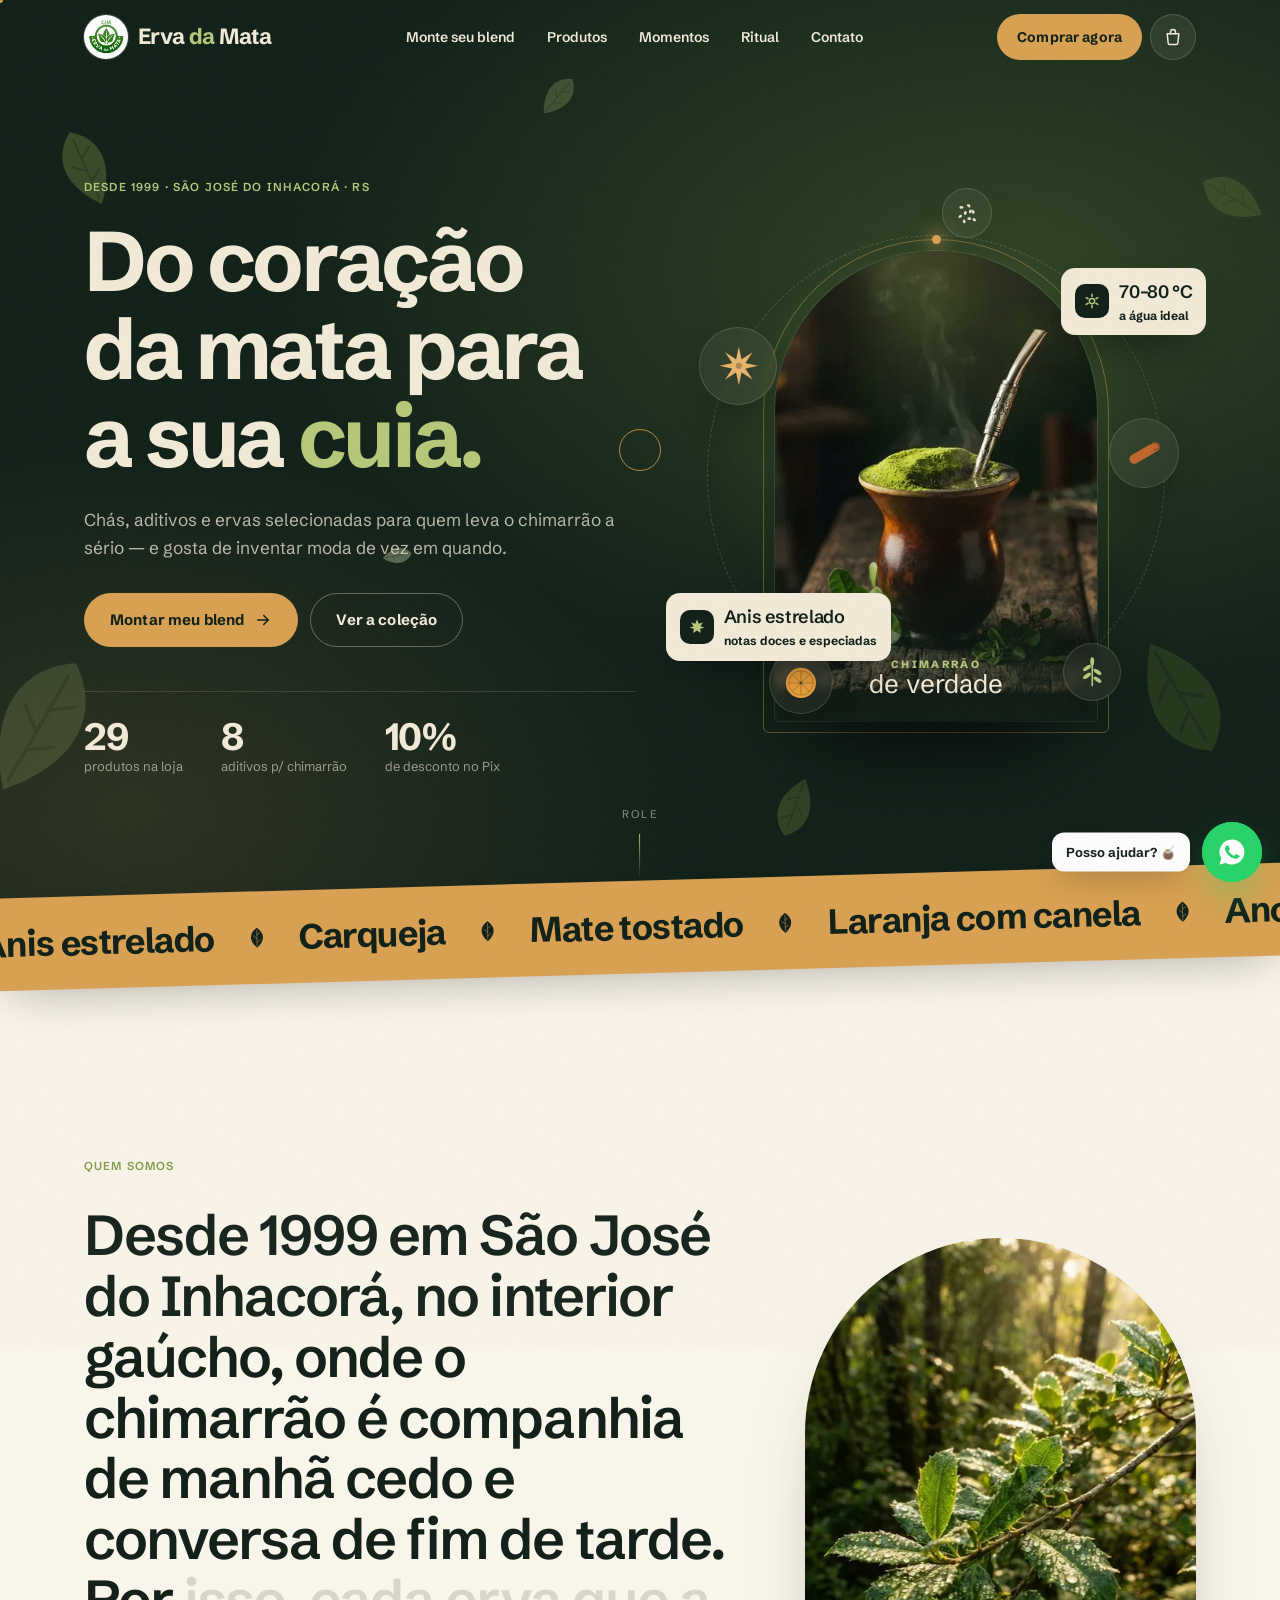
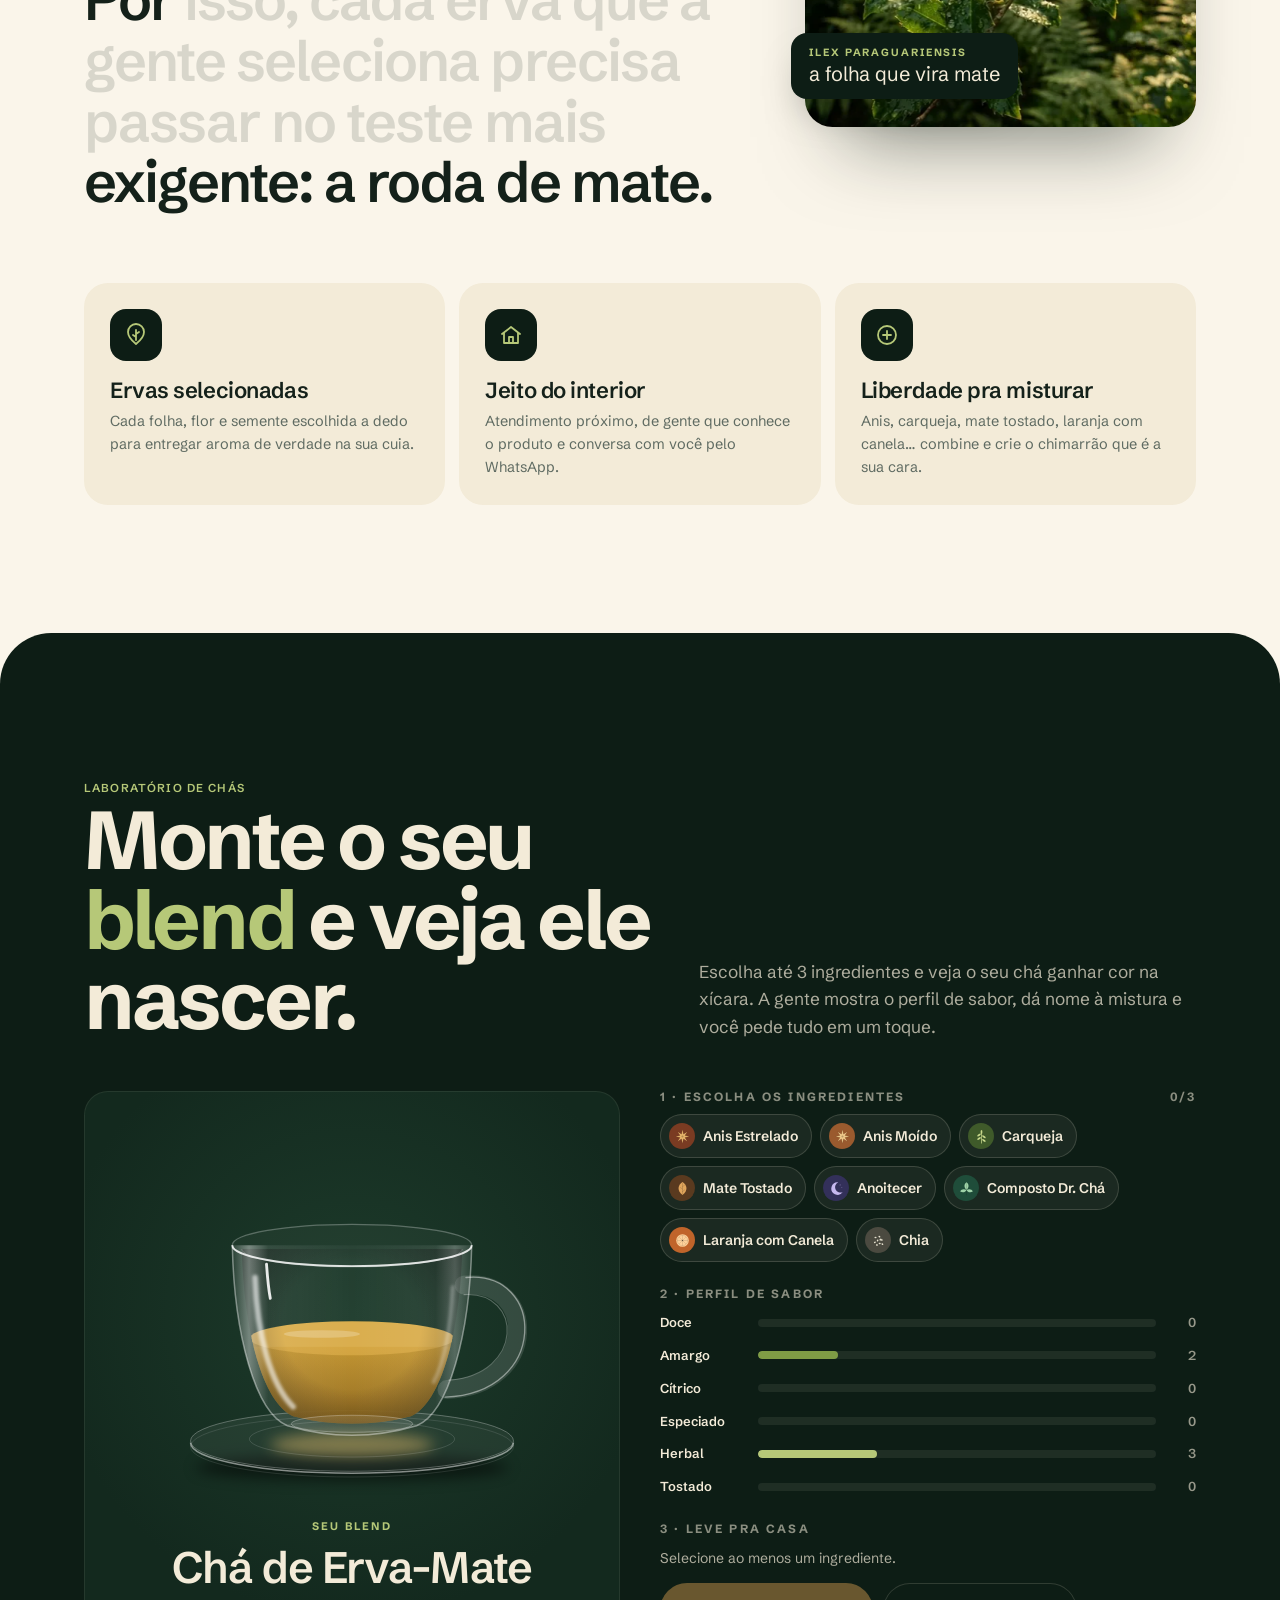
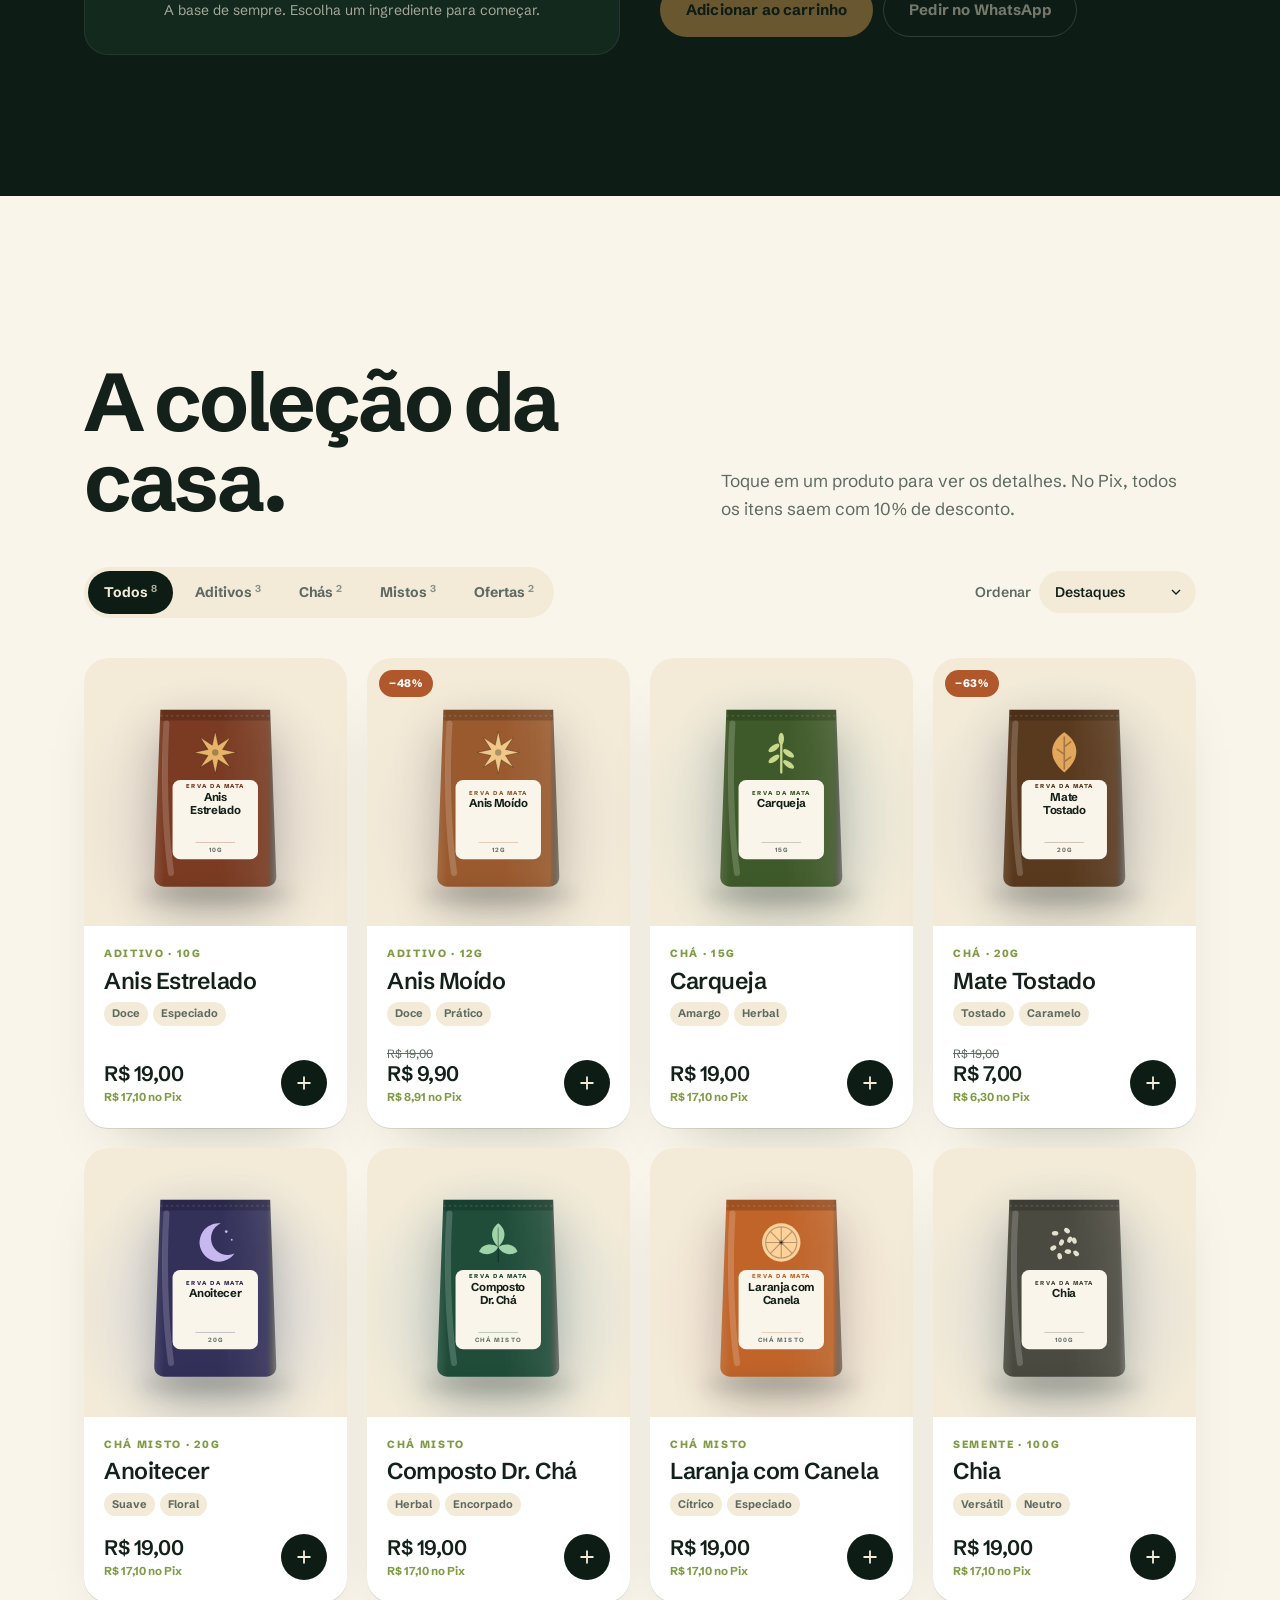
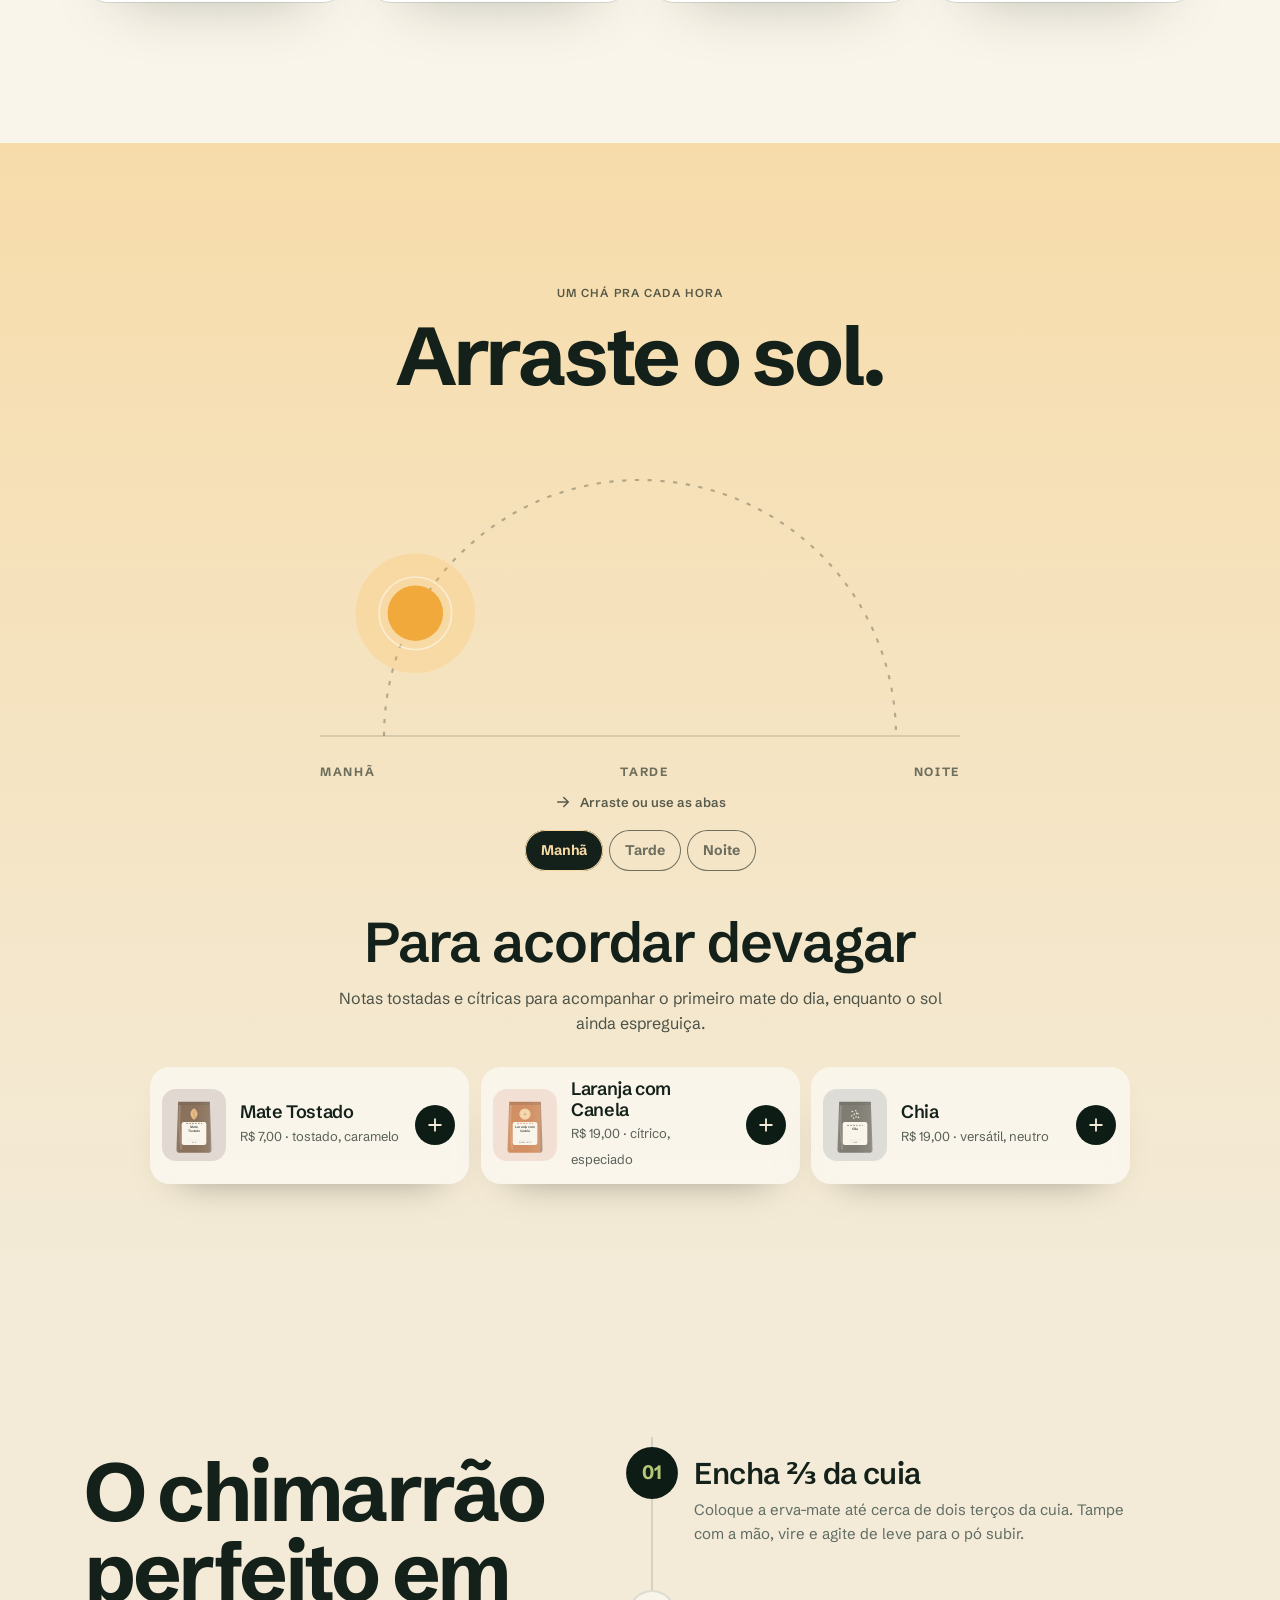
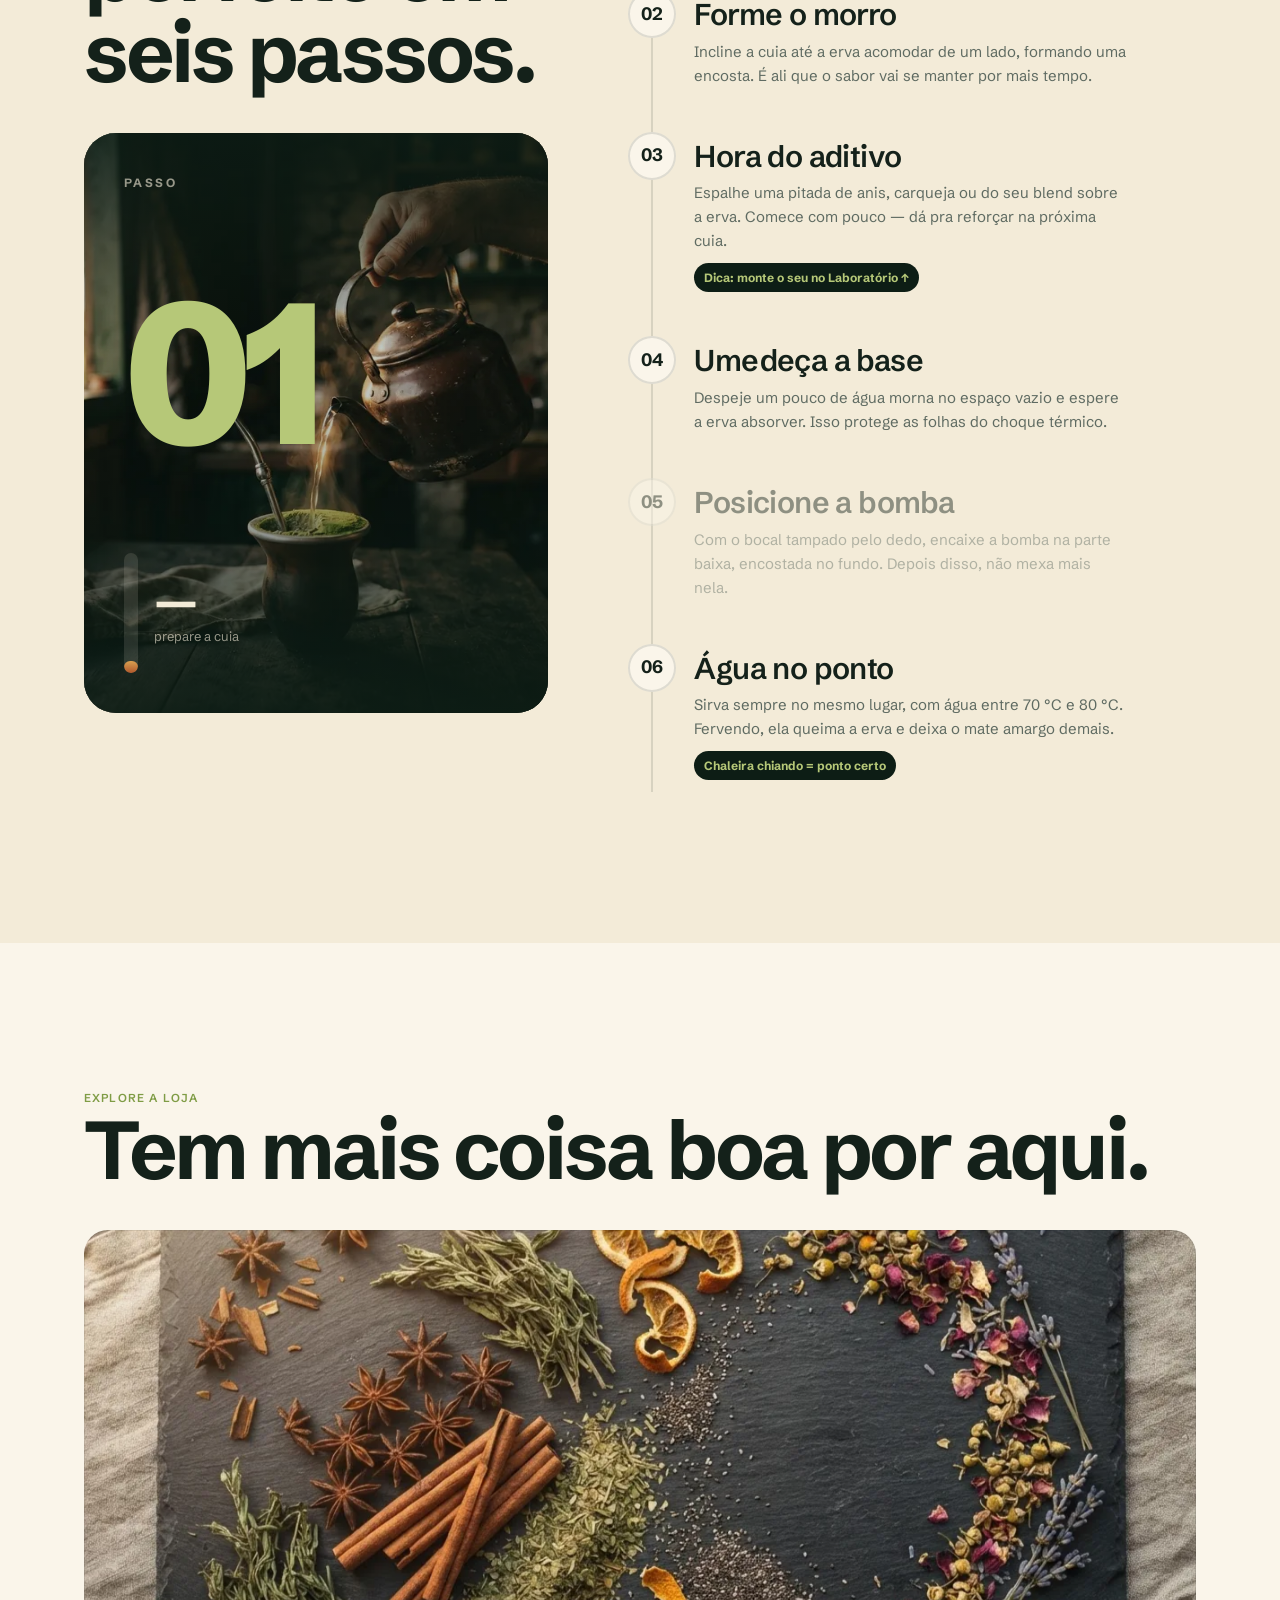
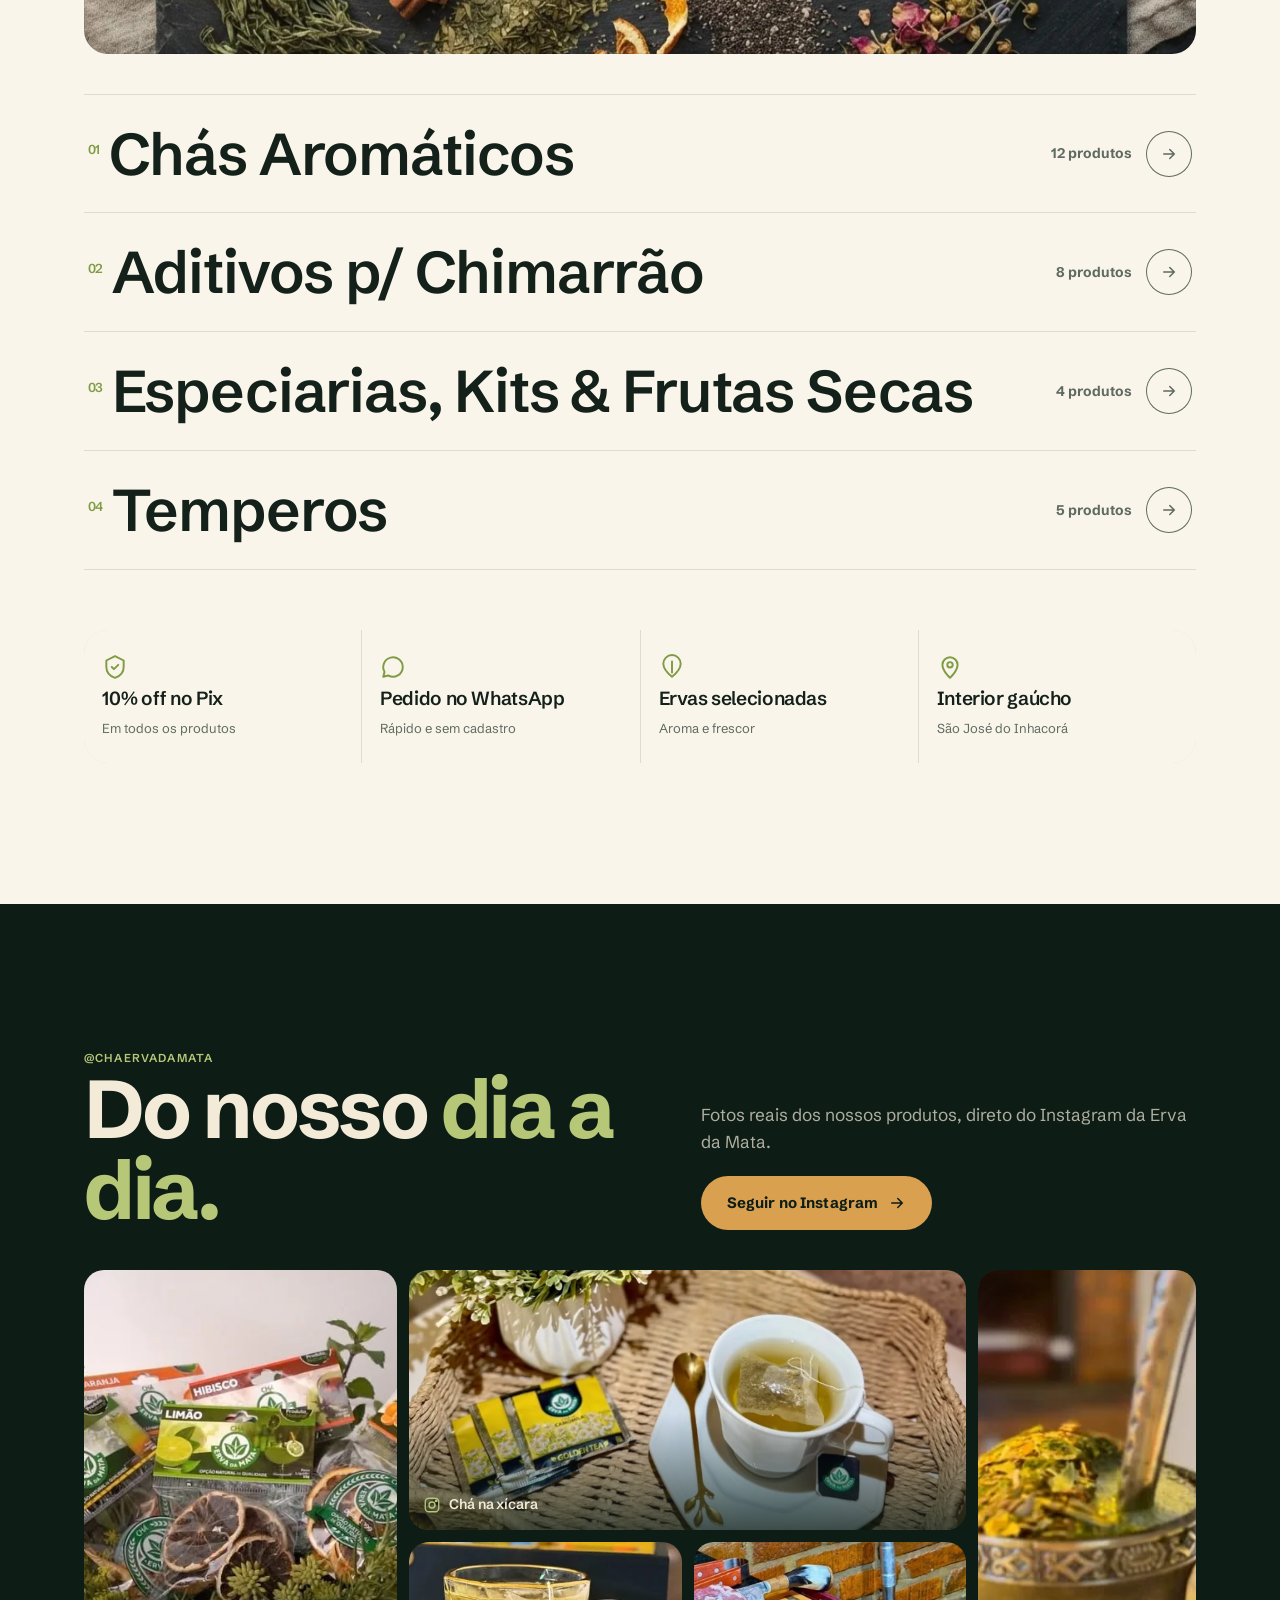
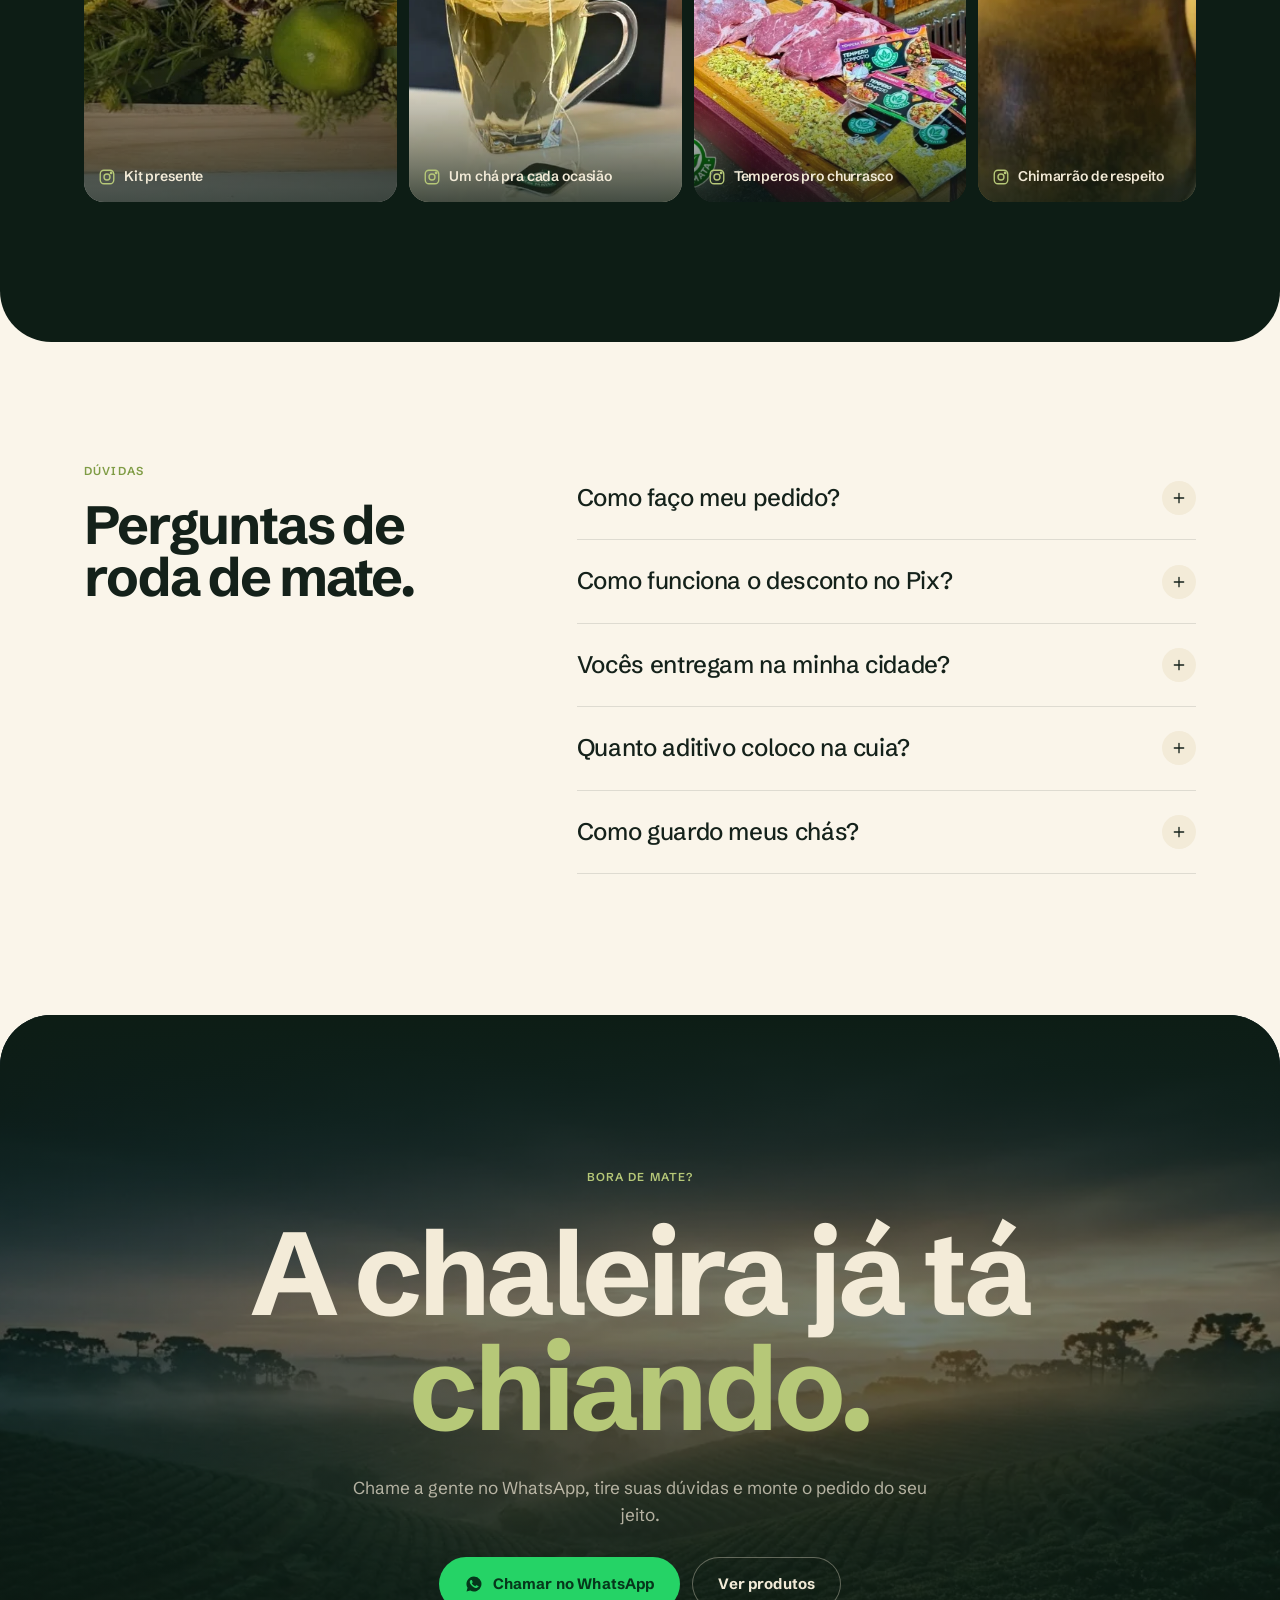
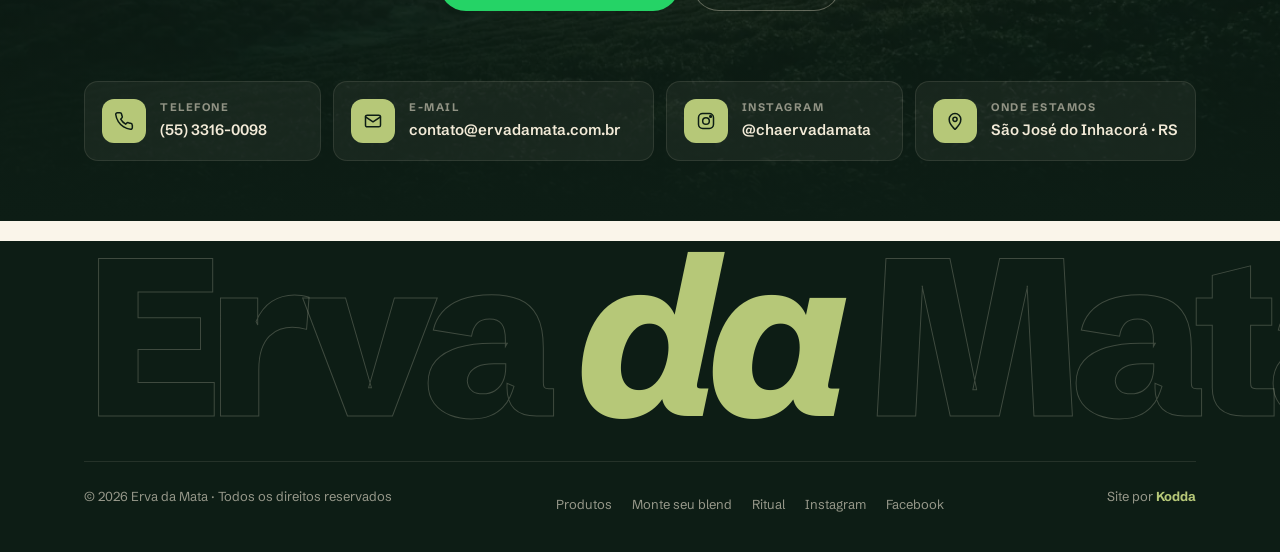
==== commit cb3f3b5d: "Fotos reais do Instagram, logo oficial e 'Desde 1999' Co-Authored-By: Claude Opus 5.5 <noreply@anthr" ====
--- a/index.html
+++ b/index.html
@@ -35,6 +35,8 @@
   "name": "Erva da Mata",
   "description": "Chás, aditivos para chimarrão, especiarias e temperos.",
   "url": "https://ervadamata.com.br/",
+  "foundingDate": "1999",
+  "logo": "https://felypepetry.github.io/erva-da-mata/assets/img/insta/logo.png",
   "telephone": "+55 55 3316-0098",
   "email": "contato@ervadamata.com.br",
   "address": { "@type": "PostalAddress", "addressLocality": "São José do Inhacorá", "addressRegion": "RS", "addressCountry": "BR" },
@@ -705,6 +707,30 @@
 .step .n{font-weight:700}
 .eyebrow{font-weight:600;letter-spacing:.1em}
 @media (max-width:899px){.man-photo figcaption{left:12px}}
+
+/* ===== logo real + Instagram ===== */
+.brand-logo{width:44px;height:44px;border-radius:50%;background:#fff;padding:2px;object-fit:contain;box-shadow:0 0 0 1px rgba(243,235,216,.2)}
+.insta{background:var(--mata);color:var(--creme);padding:clamp(90px,11vw,140px) 0;margin-bottom:clamp(70px,9vw,120px);border-radius:0 0 clamp(28px,4vw,56px) clamp(28px,4vw,56px)}
+.insta .eyebrow{color:var(--erva2)}
+.insta .lead{color:rgba(243,235,216,.7)}
+.insta h2 em{color:var(--erva2)}
+.insta-head{display:grid;gap:22px;margin-bottom:40px}
+.insta-side{display:grid;gap:20px;justify-items:start}
+.insta-grid{display:grid;grid-auto-flow:column;grid-auto-columns:78%;gap:12px;overflow-x:auto;scroll-snap-type:x mandatory;scrollbar-width:none;margin-inline:calc(var(--pad)*-1);padding-inline:var(--pad);height:420px}
+.insta-grid::-webkit-scrollbar{display:none}
+.ig{position:relative;display:block;border-radius:20px;overflow:hidden;scroll-snap-align:start;background:var(--mata3)}
+.ig img{width:100%;height:100%;object-fit:cover;transition:transform 1s var(--ease)}
+.ig:hover img{transform:scale(1.06)}
+.ig::after{content:"";position:absolute;inset:0;background:linear-gradient(180deg,transparent 55%,rgba(13,29,21,.75));pointer-events:none}
+.ig-cap{position:absolute;left:14px;right:14px;bottom:14px;z-index:1;display:flex;align-items:center;gap:8px;font-weight:600;font-size:14px;letter-spacing:-.01em;transition:transform .5s var(--ease)}
+.ig-cap svg{width:18px;height:18px;flex:none;color:var(--erva2)}
+.ig:hover .ig-cap{transform:translateY(-4px)}
+.ig-d img{object-position:50% 35%}
+@media (min-width:900px){
+  .insta-head{grid-template-columns:1.2fr 1fr;align-items:end}
+  .insta-grid{grid-auto-flow:row;grid-template-columns:1.15fr 1fr 1fr .8fr;grid-template-rows:260px 260px;grid-template-areas:"a b b d" "a c e d";overflow:visible;margin:0;padding:0;height:auto}
+  .ig-a{grid-area:a}.ig-b{grid-area:b}.ig-c{grid-area:c}.ig-d{grid-area:d}.ig-e{grid-area:e}
+}
 </style>
 </head>
 <body>
@@ -727,7 +753,7 @@
   <div class="wrap nav">
     <!-- Para usar o logo oficial: troque o SVG abaixo por <img src="https://ervadamata.com.br/wp-content/uploads/2023/09/logoerva.svg" alt="Erva da Mata" height="40"> -->
     <a href="#inicio" class="brand" aria-label="Erva da Mata — início">
-      <svg viewBox="0 0 30 36" fill="none" aria-hidden="true"><path d="M15 1.5C25 8 29 20 15 34.5 1 20 5 8 15 1.5Z" fill="#b6c878"/><path d="M15 6v25M15 14l5-4M15 20l-5-4M15 25l5-4" stroke="#0d1d15" stroke-width="1.6" stroke-linecap="round"/></svg>
+      <img class="brand-logo" src="assets/img/insta/logo.png" width="150" height="150" alt="">
       <span><b>Erva</b> <i>da</i> <b>Mata</b></span>
     </a>
     <nav class="menu" aria-label="Principal">
@@ -768,7 +794,7 @@
   <div class="leaves" aria-hidden="true" id="leaves"></div>
   <div class="wrap hero-grid">
     <div>
-      <span class="eyebrow hero-fade">São José do Inhacorá · RS</span>
+      <span class="eyebrow hero-fade">Desde 1999 · São José do Inhacorá · RS</span>
       <h1 class="h-xl">
         <span class="line"><span>Do coração</span></span>
         <span class="line"><span>da mata para</span></span>
@@ -841,7 +867,7 @@
     <div class="manifesto-grid">
     <div>
     <span class="eyebrow" data-reveal>Quem somos</span>
-    <p class="manifesto-text" id="manifesto">Somos de São José do Inhacorá, no interior gaúcho, onde o chimarrão é companhia de manhã cedo e conversa de fim de tarde. Por isso, cada erva que a gente seleciona precisa passar no teste mais exigente: <em>a roda de mate.</em></p>
+    <p class="manifesto-text" id="manifesto">Desde 1999 em São José do Inhacorá, no interior gaúcho, onde o chimarrão é companhia de manhã cedo e conversa de fim de tarde. Por isso, cada erva que a gente seleciona precisa passar no teste mais exigente: <em>a roda de mate.</em></p>
     </div>
     <figure class="man-photo" data-reveal="scale">
       <div class="man-photo-in"><img data-par="60" src="assets/img/erva-folhas-880.webp" srcset="assets/img/erva-folhas-560.webp 560w, assets/img/erva-folhas-880.webp 880w" sizes="(min-width:900px) 420px, 88vw" width="880" height="1179" alt="Ramo de erva-mate com gotas de orvalho sob a luz da manhã" loading="lazy" decoding="async"></div>
@@ -1090,6 +1116,44 @@
   </div>
 </section>
 
+<!-- ============ INSTAGRAM (fotos reais) ============ -->
+<section class="insta" id="instagram">
+  <div class="wrap">
+    <div class="insta-head">
+      <div>
+        <span class="eyebrow" data-reveal>@chaervadamata</span>
+        <h2 class="h-lg" data-reveal style="--d:.08s">Do nosso <em>dia a dia.</em></h2>
+      </div>
+      <div class="insta-side" data-reveal style="--d:.16s">
+        <p class="lead">Fotos reais dos nossos produtos, direto do Instagram da Erva da Mata.</p>
+        <a class="btn magnetic" href="https://www.instagram.com/chaervadamata/" target="_blank" rel="noopener">Seguir no Instagram <svg viewBox="0 0 24 24" fill="none" stroke="currentColor" stroke-width="2" stroke-linecap="round"><path d="M5 12h14M13 6l6 6-6 6"/></svg></a>
+      </div>
+    </div>
+    <div class="insta-grid" data-reveal>
+        <a class="ig ig-a" href="https://www.instagram.com/chaervadamata/reel/CZUoZbnqL4W/" target="_blank" rel="noopener" data-cursor="ver">
+          <img src="assets/img/insta/kit-presente.webp" width="640" height="640" alt="Kit presente com chás, frutas secas e ervas frescas numa caixa de madeira" loading="lazy" decoding="async">
+          <span class="ig-cap"><svg viewBox="0 0 24 24" fill="none" stroke="currentColor" stroke-width="1.8"><rect x="3" y="3" width="18" height="18" rx="5"/><circle cx="12" cy="12" r="4"/><circle cx="17.5" cy="6.5" r="1" fill="currentColor"/></svg>Kit presente</span>
+        </a>
+        <a class="ig ig-b" href="https://www.instagram.com/chaervadamata/p/DezMe9mxYxo/" target="_blank" rel="noopener" data-cursor="ver">
+          <img src="assets/img/insta/xicara.webp" width="900" height="745" alt="Xícara de chá na bandeja de palha com sachês Erva da Mata" loading="lazy" decoding="async">
+          <span class="ig-cap"><svg viewBox="0 0 24 24" fill="none" stroke="currentColor" stroke-width="1.8"><rect x="3" y="3" width="18" height="18" rx="5"/><circle cx="12" cy="12" r="4"/><circle cx="17.5" cy="6.5" r="1" fill="currentColor"/></svg>Chá na xícara</span>
+        </a>
+        <a class="ig ig-c" href="https://www.instagram.com/chaervadamata/p/DceJgXZlHxF/" target="_blank" rel="noopener" data-cursor="ver">
+          <img src="assets/img/insta/copo-cha.webp" width="512" height="384" alt="Copo de vidro com chá Erva da Mata" loading="lazy" decoding="async">
+          <span class="ig-cap"><svg viewBox="0 0 24 24" fill="none" stroke="currentColor" stroke-width="1.8"><rect x="3" y="3" width="18" height="18" rx="5"/><circle cx="12" cy="12" r="4"/><circle cx="17.5" cy="6.5" r="1" fill="currentColor"/></svg>Um chá pra cada ocasião</span>
+        </a>
+        <a class="ig ig-d" href="https://www.instagram.com/chaervadamata/reel/DbzG5zdNGMp/" target="_blank" rel="noopener" data-cursor="ver">
+          <img src="assets/img/insta/cuia.webp" width="360" height="499" alt="Cuia com erva-mate e blend Erva da Mata" loading="lazy" decoding="async">
+          <span class="ig-cap"><svg viewBox="0 0 24 24" fill="none" stroke="currentColor" stroke-width="1.8"><rect x="3" y="3" width="18" height="18" rx="5"/><circle cx="12" cy="12" r="4"/><circle cx="17.5" cy="6.5" r="1" fill="currentColor"/></svg>Chimarrão de respeito</span>
+        </a>
+        <a class="ig ig-e" href="https://www.instagram.com/chaervadamata/p/DeAAO-Rvp2t/" target="_blank" rel="noopener" data-cursor="ver">
+          <img src="assets/img/insta/churrasco.webp" width="1000" height="701" alt="Carnes na tábua com temperos Erva da Mata" loading="lazy" decoding="async">
+          <span class="ig-cap"><svg viewBox="0 0 24 24" fill="none" stroke="currentColor" stroke-width="1.8"><rect x="3" y="3" width="18" height="18" rx="5"/><circle cx="12" cy="12" r="4"/><circle cx="17.5" cy="6.5" r="1" fill="currentColor"/></svg>Temperos pro churrasco</span>
+        </a>
+    </div>
+  </div>
+</section>
+
 <!-- ============ FAQ ============ -->
 <section class="faq" id="faq">
   <div class="wrap faq-grid">
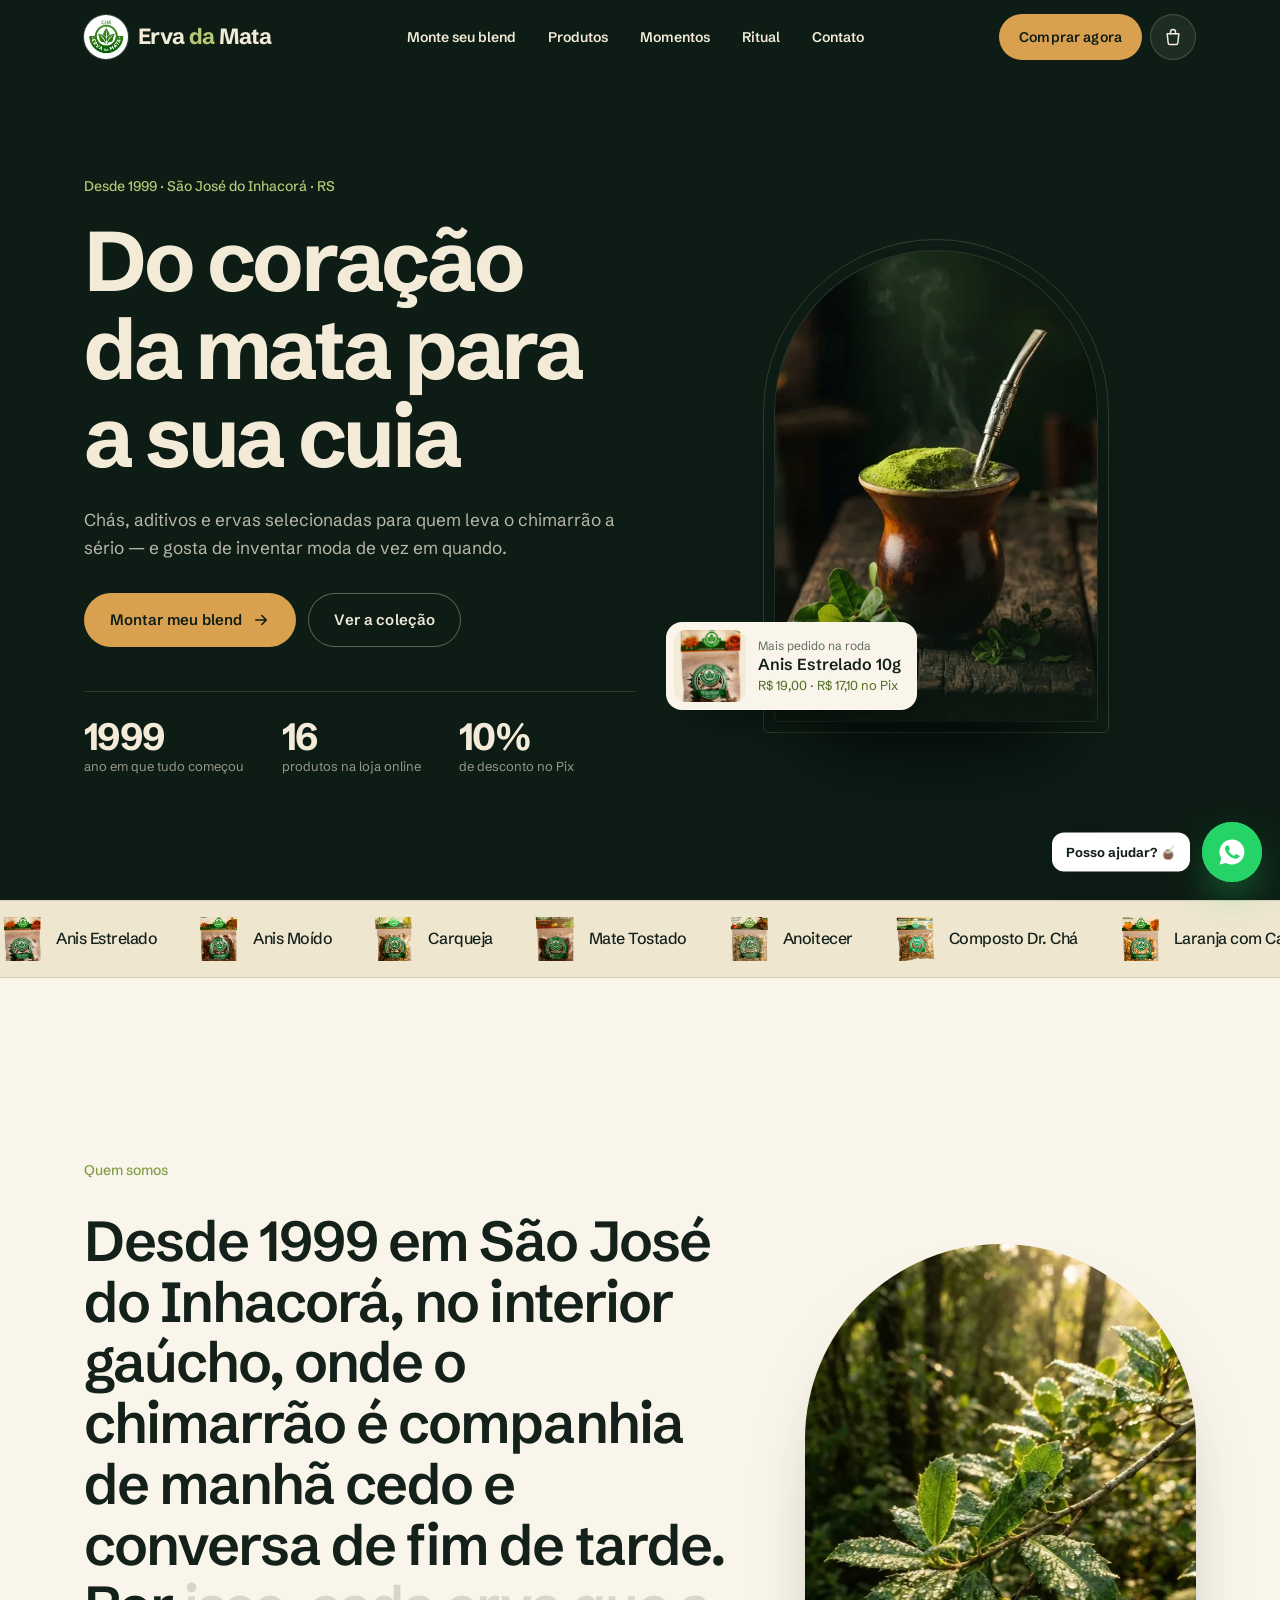
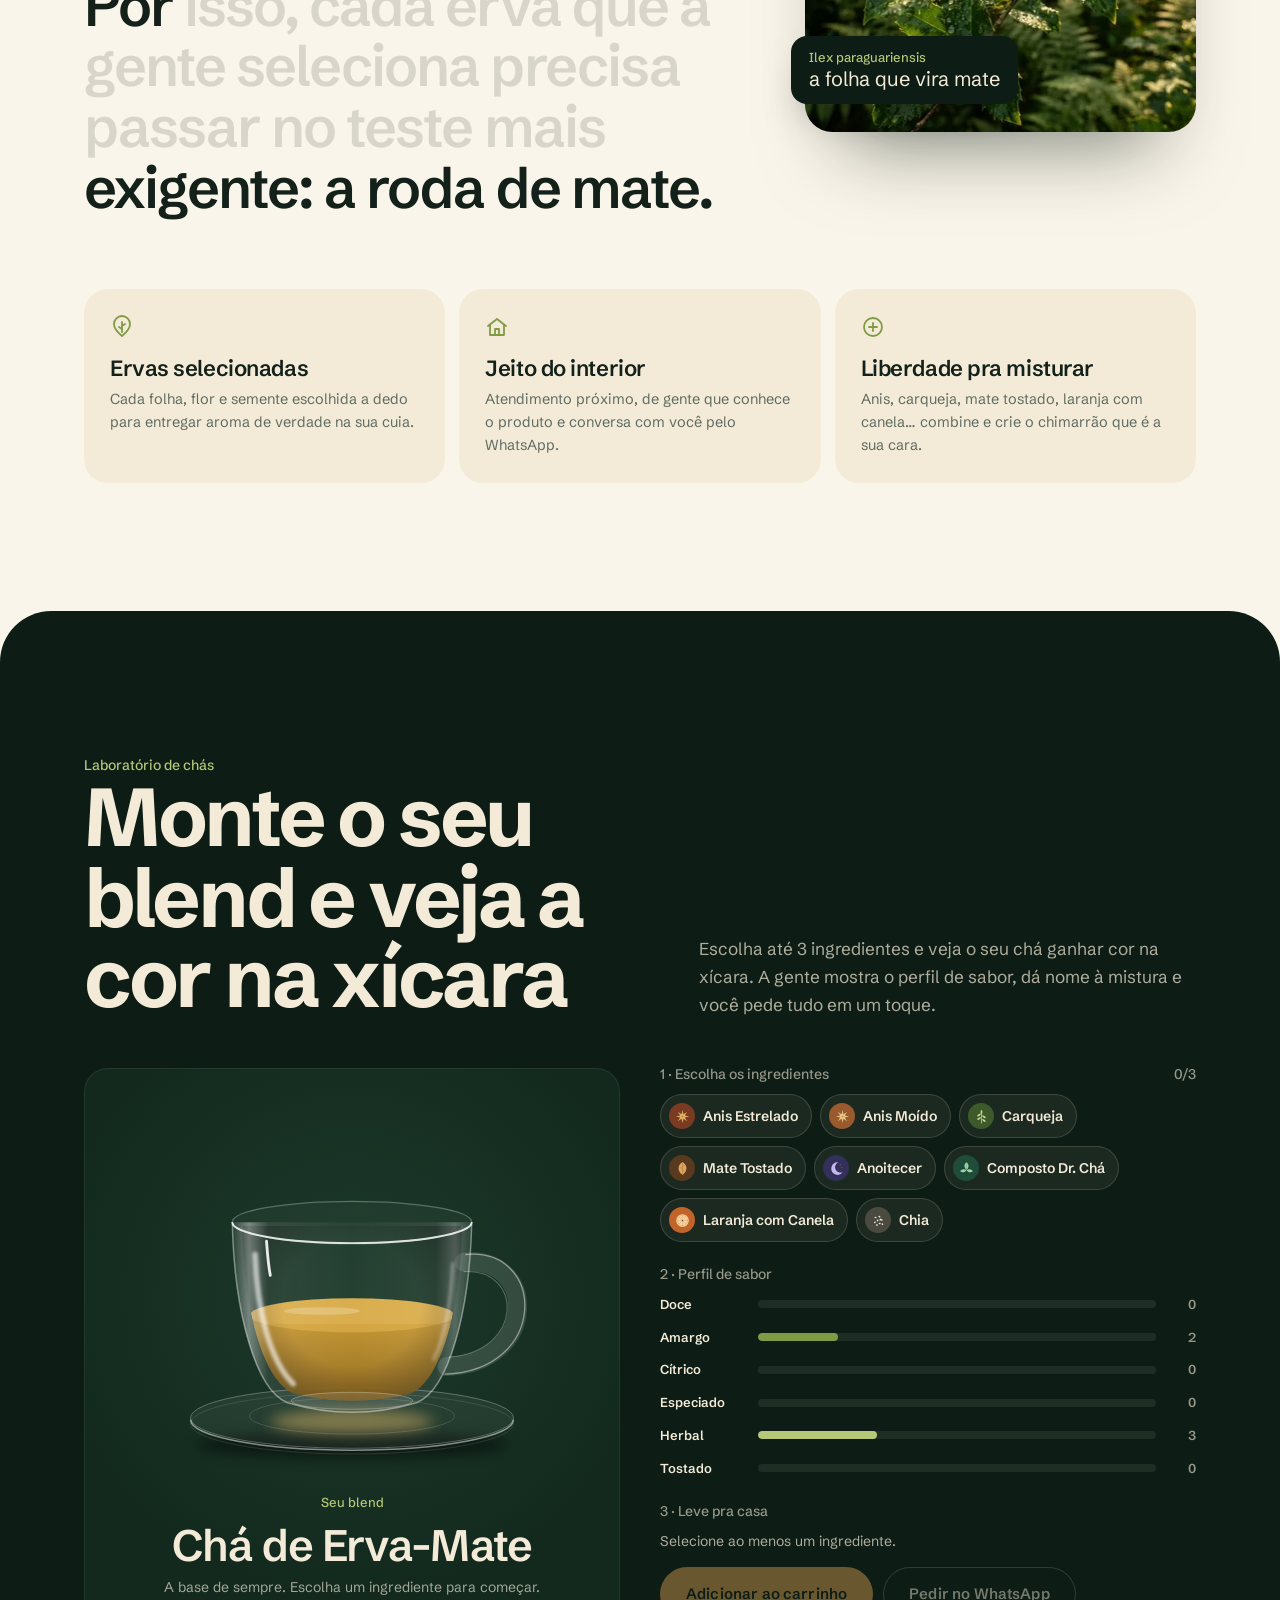
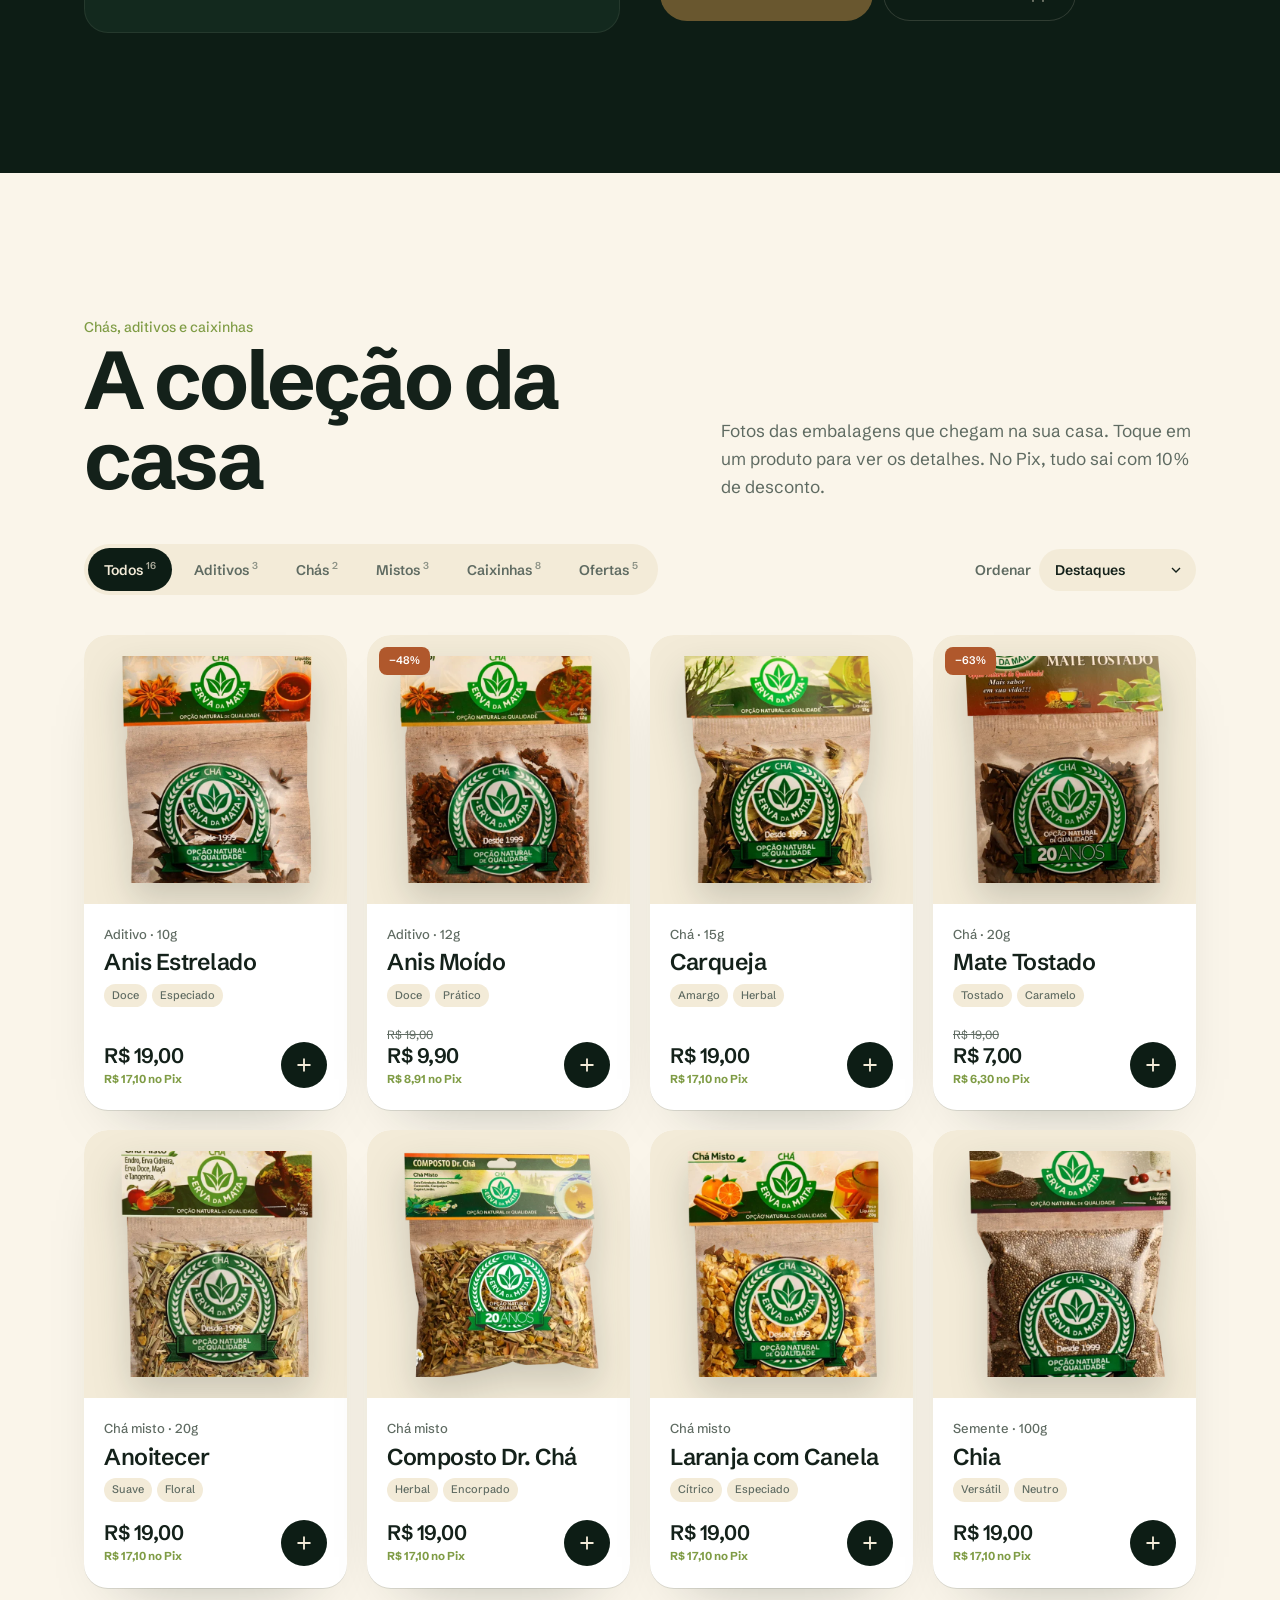
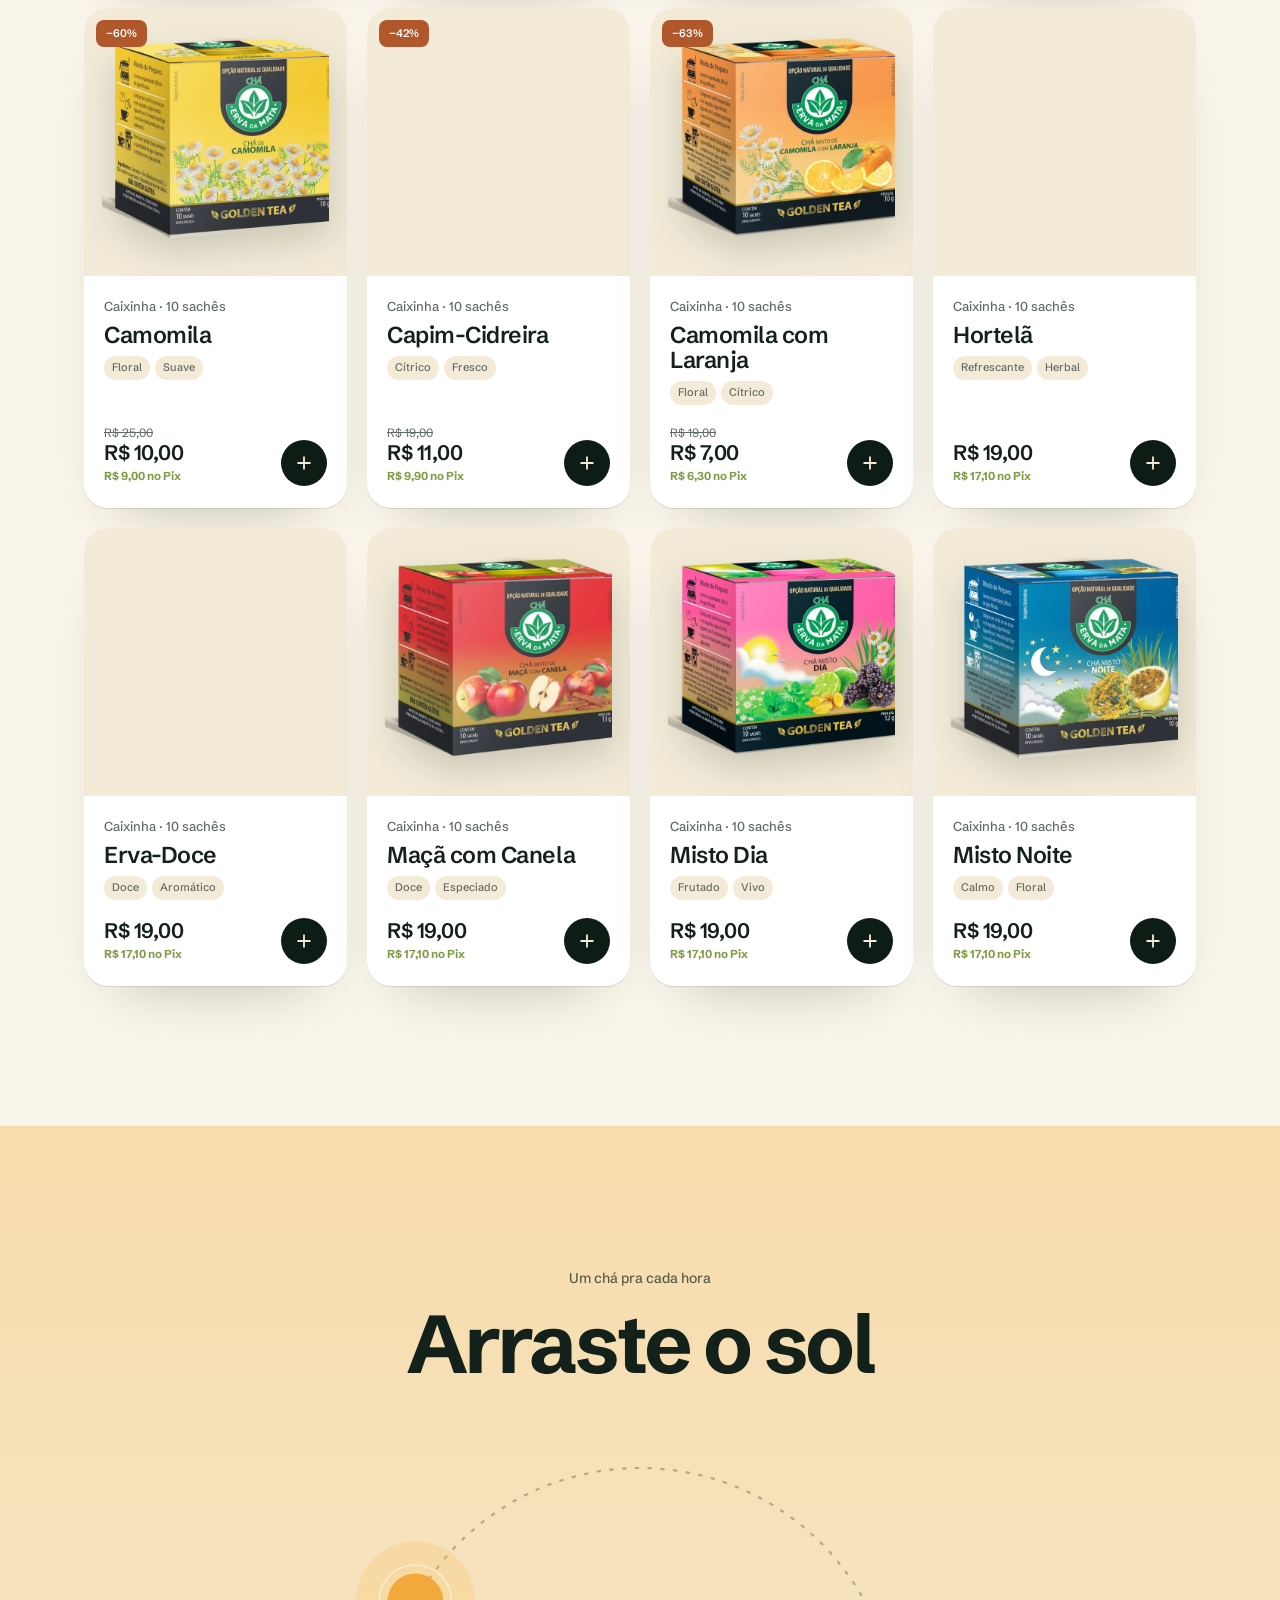
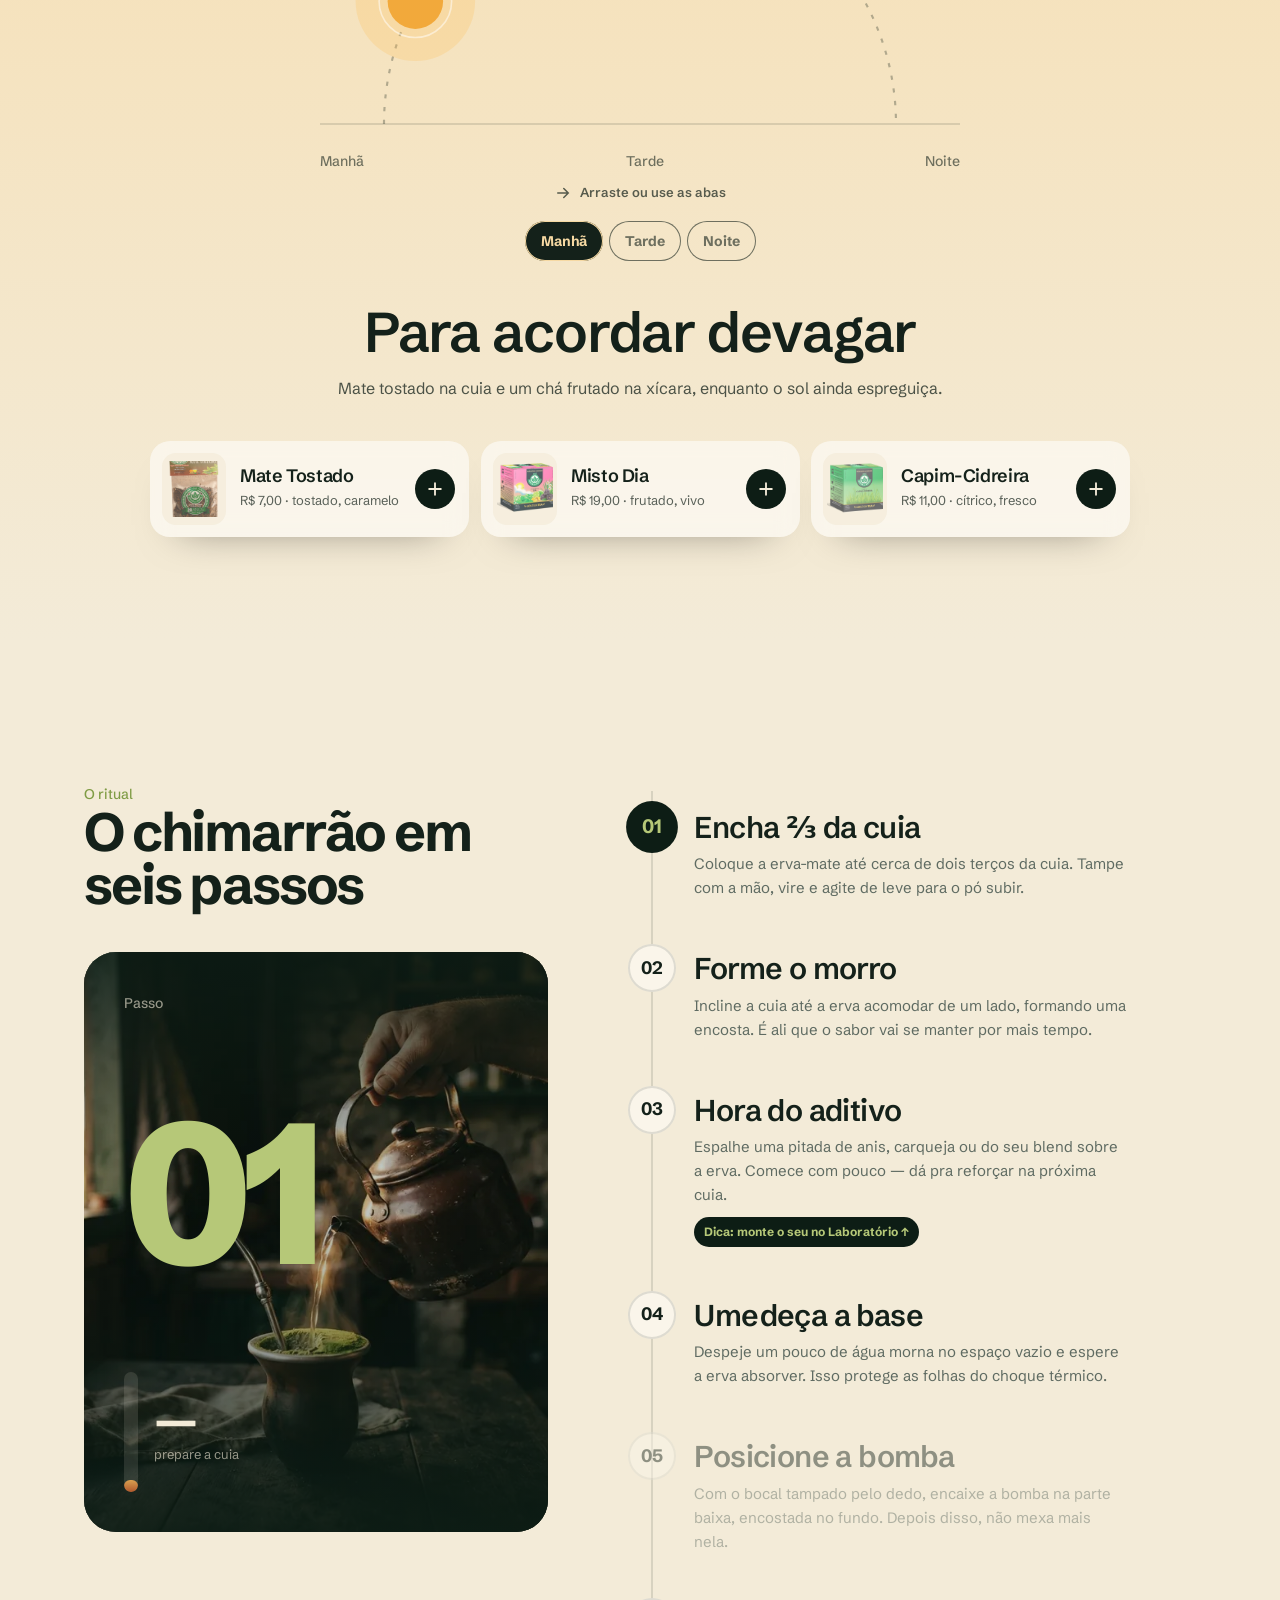
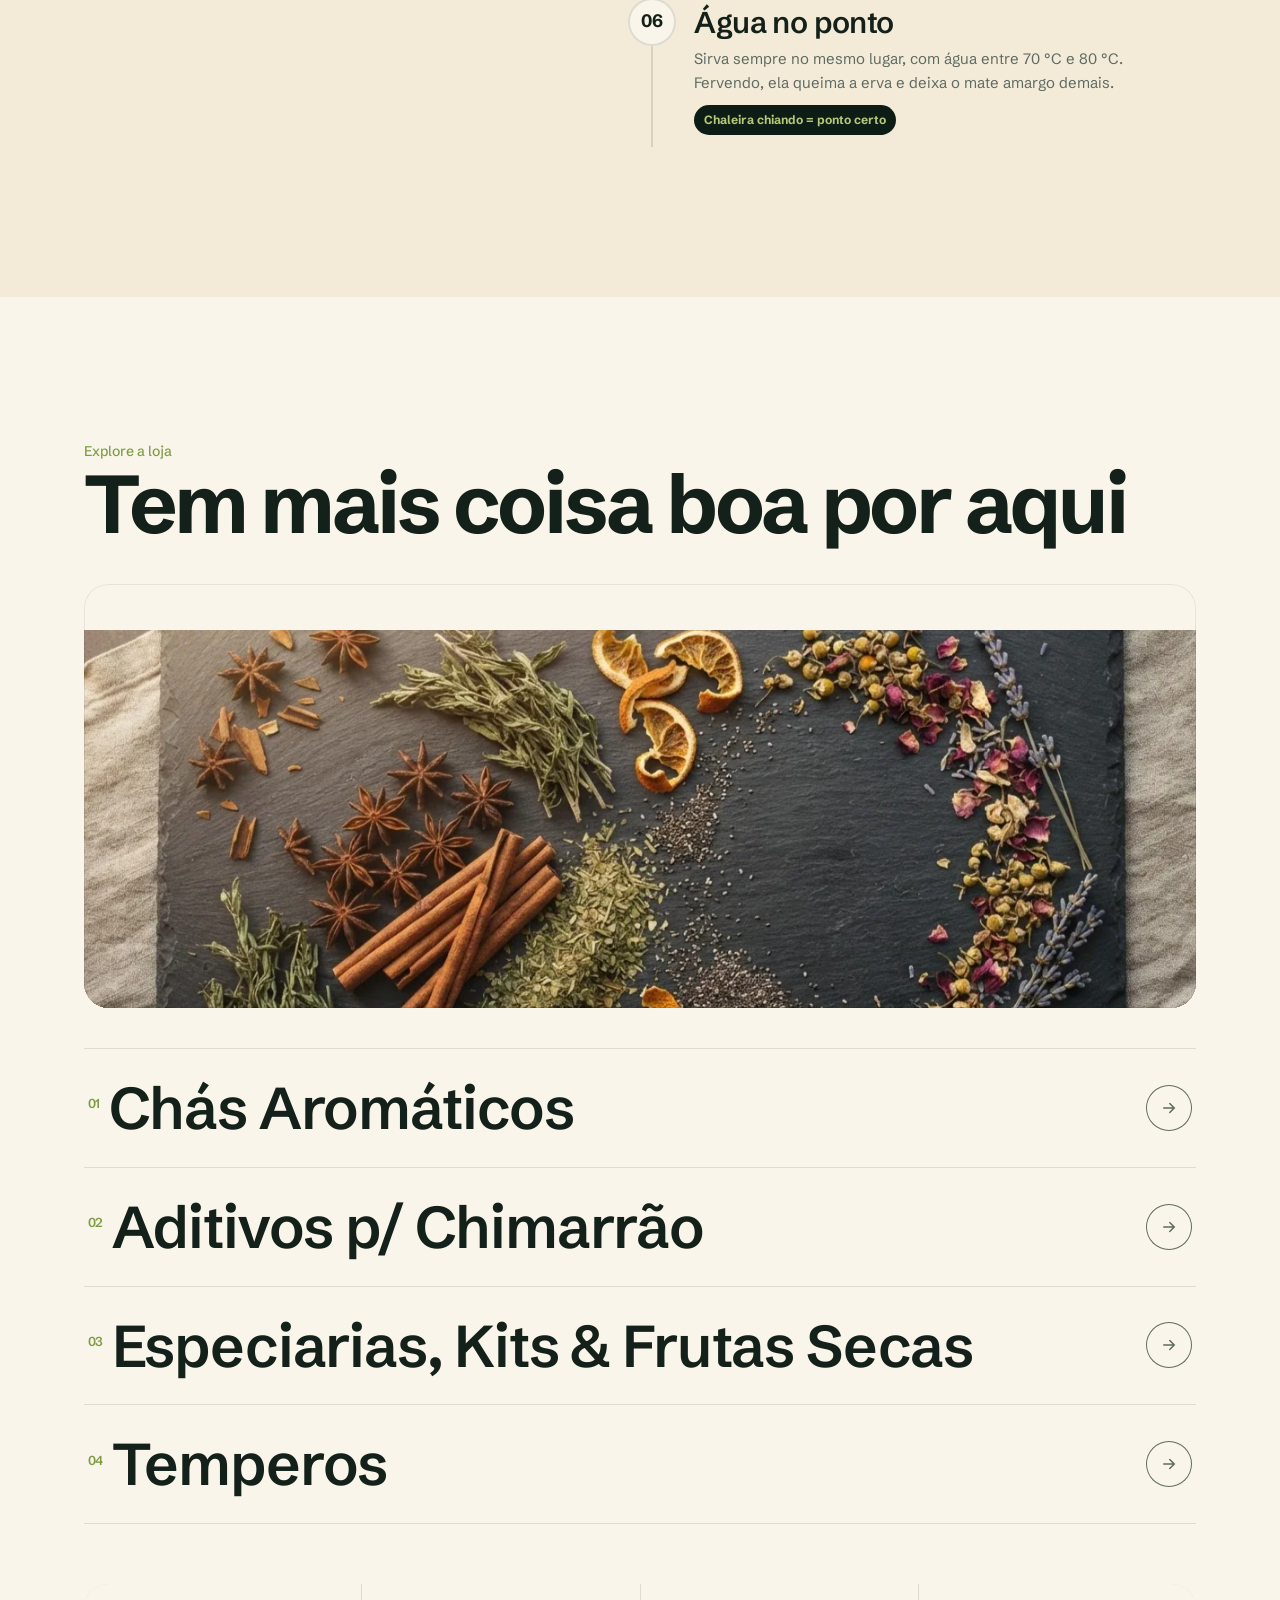
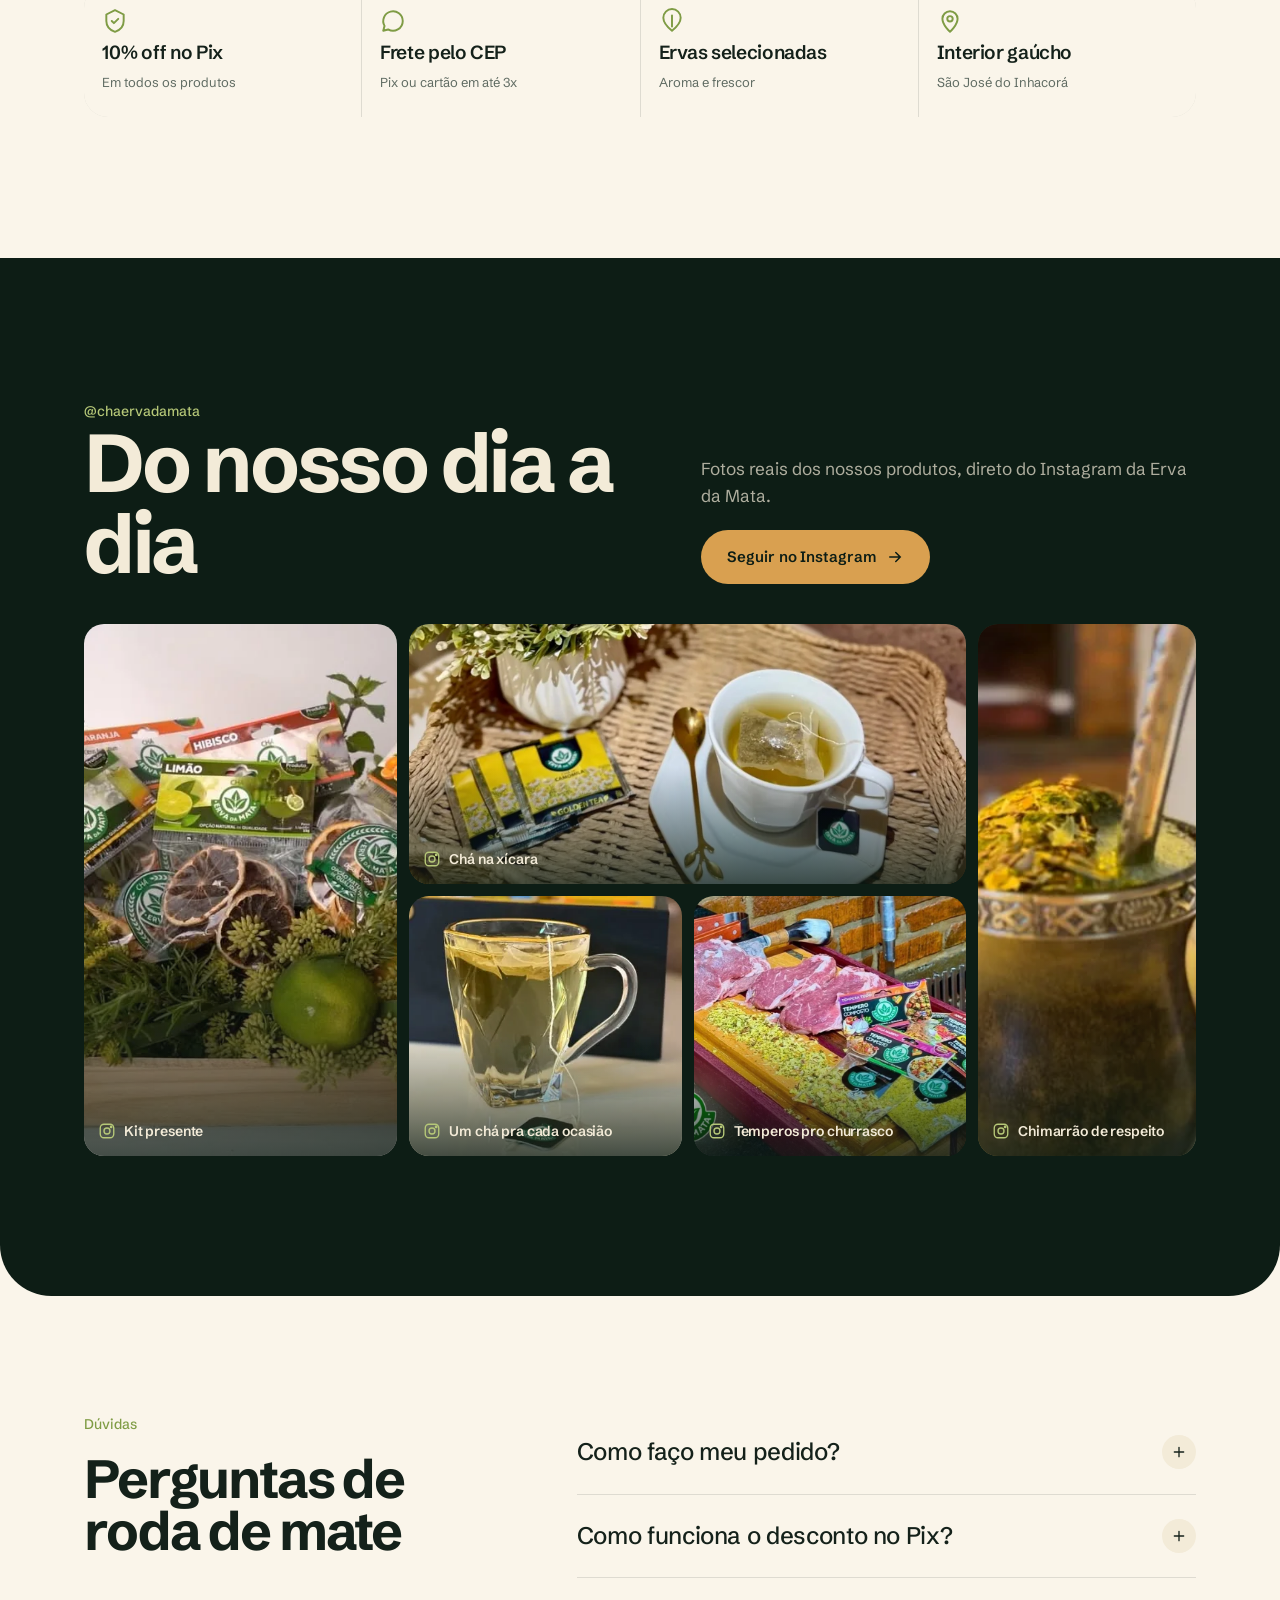
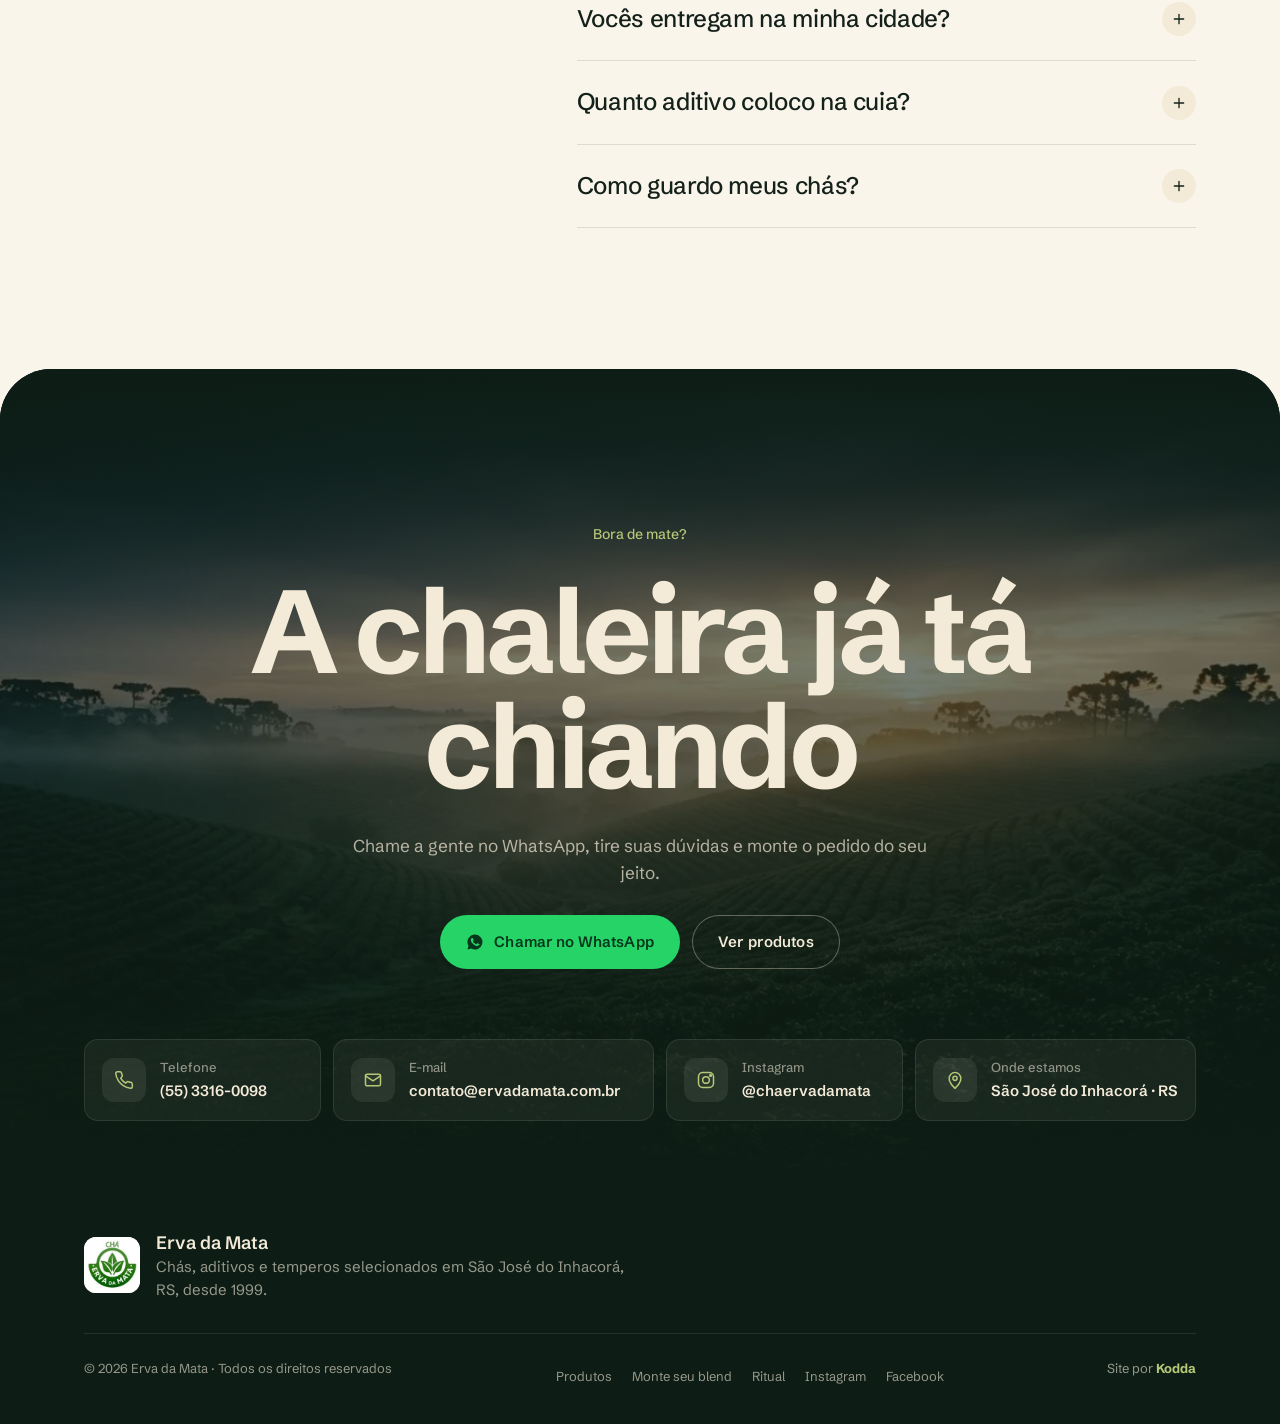
==== commit fff17796: "Acabamento visual (Unslop) e fotos reais dos produtos - Fotos reais das embalagens no catálogo, carr" ====
--- a/index.html
+++ b/index.html
@@ -6,8 +6,7 @@
 <title>Erva da Mata — Chás e aditivos para chimarrão | São José do Inhacorá, RS</title>
 <meta name="description" content="Chás, aditivos e ervas selecionadas para o seu chimarrão. Anis estrelado, carqueja, mate tostado e blends da casa, direto de São José do Inhacorá (RS). 10% de desconto no Pix e pedido pelo WhatsApp.">
 <meta name="theme-color" content="#0d1d15">
-<!-- PRÉVIA para validação: troque para "index, follow" quando publicar no domínio oficial -->
-<meta name="robots" content="noindex, nofollow">
+<meta name="robots" content="noindex, nofollow"><!-- demonstração: troque por index, follow ao publicar no domínio do cliente -->
 <link rel="canonical" href="https://ervadamata.com.br/">
 
 <!-- Open Graph / redes sociais -->
@@ -583,6 +582,9 @@
 .qv-buy .qty{margin:0;padding:6px}
 .qv-buy .qty button{width:36px;height:36px}
 
+.wa-alt{color:var(--erva);font-weight:600;text-decoration:underline;text-underline-offset:3px;margin-top:4px;font-size:inherit}
+.card.soldout .add{opacity:.35;pointer-events:none}
+.card.soldout .card-media::after{content:"Esgotado";position:absolute;left:50%;top:50%;transform:translate(-50%,-50%) rotate(-8deg);padding:8px 16px;border-radius:999px;background:var(--mata);color:var(--creme);font-weight:700;font-size:14px;letter-spacing:.06em;text-transform:uppercase;z-index:3}
 .toast{position:fixed;left:50%;bottom:calc(96px + env(safe-area-inset-bottom));z-index:270;transform:translate(-50%,30px);opacity:0;padding:12px 18px;border-radius:999px;background:var(--mata);color:var(--creme);font-size:14px;font-weight:600;box-shadow:0 20px 40px -14px rgba(0,0,0,.5);transition:opacity .4s, transform .6s var(--spring);pointer-events:none;display:flex;gap:10px;align-items:center;max-width:calc(100vw - 40px)}
 .toast.on{opacity:1;transform:translate(-50%,0)}
 .toast i{width:22px;height:22px;border-radius:50%;background:var(--erva2);color:var(--mata);display:grid;place-items:center;flex:none}
@@ -731,6 +733,63 @@
   .insta-grid{grid-auto-flow:row;grid-template-columns:1.15fr 1fr 1fr .8fr;grid-template-rows:260px 260px;grid-template-areas:"a b b d" "a c e d";overflow:visible;margin:0;padding:0;height:auto}
   .ig-a{grid-area:a}.ig-b{grid-area:b}.ig-c{grid-area:c}.ig-d{grid-area:d}.ig-e{grid-area:e}
 }
+
+/* =========================================================
+   UNSLOP — passe de acabamento (sobrescreve o que está acima)
+   ========================================================= */
+.loader{display:none!important}
+/* tipografia: sem caixa alta espaçada, sem destaque colorido, sem itálico de ênfase */
+.eyebrow{font-size:14px;font-weight:500;letter-spacing:0;text-transform:none}
+.kicker,.cuia-photo figcaption span,.man-photo figcaption span,.blend-name small,.lab-panel h4,.arc-labels,.contact small{letter-spacing:0;text-transform:none;font-weight:500}
+.kicker{font-size:13px;color:var(--muted)}
+.lab-panel h4{font-size:14px;color:rgba(243,235,216,.6)}
+.arc-labels{font-size:14px}
+.contact small{font-size:13px}
+.blend-name small,.cuia-photo figcaption span,.man-photo figcaption span{font-size:13px}
+h1 em,h2 em,h3 em,.hero h1 em,.lab h2 em,.cta h2 em{color:inherit;font-style:normal}
+.btn{font-weight:600}
+.filter{font-weight:600}
+.note{font-weight:500}
+.badge{font-weight:600;letter-spacing:0;border-radius:8px}
+/* hero: fundo liso, uma foto e um produto real */
+.hero{background:var(--mata)}
+.cuia-frame{border-color:rgba(243,235,216,.16)}
+.cuia-frame::after{display:none}
+.cuia-img::before{background:linear-gradient(to top, rgba(13,29,21,.7), rgba(13,29,21,0) 40%)}
+.ready .cuia-img img{animation-duration:30s}
+.hero-pick{position:absolute;z-index:4;left:-2%;bottom:7%;display:flex;align-items:center;gap:12px;padding:8px 16px 8px 8px;border-radius:16px;background:var(--papel);color:var(--ink);text-align:left;box-shadow:0 24px 48px -24px rgba(0,0,0,.6);transition:transform .3s var(--ease)}
+.hero-pick:hover{transform:translateY(-2px)}
+.hero-pick img{width:72px;height:72px;object-fit:contain;border-radius:12px;background:var(--creme)}
+.hero-pick small{display:block;font-size:12px;color:var(--muted)}
+.hero-pick b{display:block;font-size:16px;font-weight:600;line-height:1.2}
+.hero-pick em{display:block;font-style:normal;font-size:13px;color:#4f6b22}
+/* faixa de produtos: reta e calma */
+.marquee{transform:none;margin:0;background:var(--linho);color:var(--ink);box-shadow:none;padding:16px 0;border-block:1px solid var(--line)}
+.marquee span{gap:12px;padding-right:40px;font-family:var(--sans);font-style:normal;font-size:16px;font-weight:500}
+.marquee img{width:44px;height:44px;object-fit:contain}
+.marquee-track{animation-duration:60s}
+/* pilares sem ladrilho escuro */
+.pillar .ic{width:auto;height:auto;background:none;color:var(--erva);border-radius:0;justify-content:start}
+/* cards de produto com a foto real */
+.card-media{background:var(--creme);perspective:none}
+.card-media::after{display:none}
+.card-media .pouch-wrap{width:86%;transform:none}
+.card-media .pouch{width:100%;height:auto;aspect-ratio:1;object-fit:contain;filter:drop-shadow(0 16px 18px rgba(20,33,26,.18));transition:transform .4s var(--ease)}
+.card:hover .pouch{transform:translateY(-4px)}
+.add:hover{transform:none;background:var(--mata3)}
+.quick{background:var(--papel)}
+.citem .thumb,.mpick .thumb{background:var(--creme)}
+.citem .thumb .pouch,.mpick .thumb .pouch{width:100%;height:100%;object-fit:contain;padding:4px}
+.qv-media{background:var(--creme)}
+.qv-media .pouch{width:min(70vw,360px);height:auto;animation:none;filter:drop-shadow(0 24px 24px rgba(20,33,26,.2))}
+.fly{object-fit:contain}
+/* contato e rodapé */
+.contact .ic{background:rgba(243,235,216,.08);color:var(--erva2)}
+.foot-brand{display:flex;align-items:center;gap:16px;padding:48px 0 32px}
+.foot-brand img{width:56px;height:56px;border-radius:12px;background:#fff;object-fit:contain}
+.foot-brand p{max-width:52ch;font-size:15px;line-height:1.5}
+.foot-brand b{display:block;color:var(--creme);font-size:18px;font-weight:600}
+@media (max-width:899px){.hero-pick{left:0;bottom:2%}.hero-pick img{width:56px;height:56px}}
 </style>
 </head>
 <body>
@@ -743,10 +802,7 @@
   </div>
 </div>
 
-<div class="grain" aria-hidden="true"></div>
 <div class="progress" id="progress" aria-hidden="true"></div>
-<div class="cursor" id="cursor" aria-hidden="true"><b>ver</b></div>
-<div class="cursor-dot" id="cursorDot" aria-hidden="true"></div>
 
 <!-- ============ HEADER ============ -->
 <header class="header" id="header">
@@ -791,14 +847,13 @@
 <main>
 <!-- ============ HERO ============ -->
 <section class="hero" id="inicio">
-  <div class="leaves" aria-hidden="true" id="leaves"></div>
   <div class="wrap hero-grid">
     <div>
       <span class="eyebrow hero-fade">Desde 1999 · São José do Inhacorá · RS</span>
       <h1 class="h-xl">
         <span class="line"><span>Do coração</span></span>
         <span class="line"><span>da mata para</span></span>
-        <span class="line"><span>a sua <em>cuia.</em></span></span>
+        <span class="line"><span>a sua cuia</span></span>
       </h1>
       <p class="lead hero-fade">Chás, aditivos e ervas selecionadas para quem leva o chimarrão a sério — e gosta de inventar moda de vez em quando.</p>
       <div class="hero-ctas hero-fade">
@@ -807,55 +862,26 @@
         <a href="#produtos" class="btn btn-ghost magnetic">Ver a coleção</a>
       </div>
       <div class="hero-stats hero-fade">
-        <div><strong data-count="29">0</strong><span>produtos na loja</span></div>
-        <div><strong data-count="8">0</strong><span>aditivos p/ chimarrão</span></div>
+        <div><strong>1999</strong><span>ano em que tudo começou</span></div>
+        <div><strong data-count="16" id="statCount">0</strong><span>produtos na loja online</span></div>
         <div><strong><span data-count="10">0</span>%</strong><span>de desconto no Pix</span></div>
       </div>
     </div>
 
     <div class="scene" aria-hidden="true">
-      <div class="halo"></div>
-      <div class="ring"></div>
-      <div class="orbit" id="orbit"></div>
       <!-- Foto gerada para o site (assets/img). Para usar uma foto própria do cliente, troque o src/srcset abaixo. -->
       <figure class="cuia-photo" id="cuiaPhoto">
         <span class="cuia-frame"></span>
         <div class="cuia-img">
           <img src="assets/img/hero-cuia-900.webp" srcset="assets/img/hero-cuia-560.webp 560w, assets/img/hero-cuia-900.webp 900w" sizes="(min-width:900px) 380px, 66vw" width="900" height="1117" alt="Cuia de chimarrão com erva-mate e bomba de prata sobre mesa de madeira rústica" fetchpriority="high" decoding="async" onerror="this.closest('.scene').classList.add('noimg')">
-          <span class="cuia-shine"></span>
         </div>
-        <figcaption><span>Chimarrão</span><b>de verdade</b></figcaption>
       </figure>
-      <div class="cuia cuia-fallback">
-        <svg viewBox="0 0 400 460">
-          <defs>
-            <linearGradient id="cuiaG" x1="0" x2="1">
-              <stop offset="0" stop-color="#3a2212"/><stop offset=".45" stop-color="#8a552c"/><stop offset=".7" stop-color="#6b3f1f"/><stop offset="1" stop-color="#2b170b"/>
-            </linearGradient>
-            <linearGradient id="rimG" x1="0" x2="1">
-              <stop offset="0" stop-color="#8f8f86"/><stop offset=".35" stop-color="#f1efe4"/><stop offset=".6" stop-color="#b9b7aa"/><stop offset="1" stop-color="#6f6e66"/>
-            </linearGradient>
-            <radialGradient id="ervaG" cx=".4" cy=".4"><stop offset="0" stop-color="#b6c878"/><stop offset="1" stop-color="#4d6b26"/></radialGradient>
-            <linearGradient id="bombaG" x1="0" x2="1"><stop offset="0" stop-color="#a7a59a"/><stop offset=".5" stop-color="#fbfaf2"/><stop offset="1" stop-color="#8d8b80"/></linearGradient>
-          </defs>
-          <g class="steam"><path d="M170 150c-14-24 16-36 2-62s14-40 6-60"/><path d="M205 140c-14-24 16-36 2-62s14-40 6-60"/><path d="M238 152c-14-24 16-36 2-62s14-40 6-60"/></g>
-          <path d="M84 176c-26 96 22 236 116 240 94-4 142-144 116-240Z" fill="url(#cuiaG)"/>
-          <path d="M120 230c-6 60 20 130 64 150" stroke="rgba(255,240,210,.18)" stroke-width="10" fill="none" stroke-linecap="round"/>
-          <path d="M92 300c70 26 146 26 216 0" stroke="#d9a050" stroke-opacity=".55" stroke-width="3" fill="none"/>
-          <path d="M98 318c68 24 136 24 204 0" stroke="#d9a050" stroke-opacity=".35" stroke-width="2" fill="none" stroke-dasharray="2 8" stroke-linecap="round"/>
-          <ellipse cx="200" cy="176" rx="118" ry="30" fill="url(#rimG)"/>
-          <ellipse cx="200" cy="176" rx="106" ry="23" fill="#2a3a1a"/>
-          <path d="M100 178c20-30 80-36 120-30 36 6 70 14 82 28-30 18-176 22-202 2Z" fill="url(#ervaG)"/>
-          <g fill="#dfe8b4" opacity=".5"><circle cx="150" cy="166" r="2"/><circle cx="178" cy="160" r="1.6"/><circle cx="214" cy="164" r="2"/><circle cx="246" cy="170" r="1.5"/><circle cx="130" cy="174" r="1.4"/></g>
-          <path d="M258 30 214 186" stroke="url(#bombaG)" stroke-width="10" stroke-linecap="round"/>
-          <rect x="248" y="18" width="26" height="12" rx="6" transform="rotate(16 261 24)" fill="#d9a050"/>
-        </svg>
-      </div>
-      <div class="tag-float tag-a"><span class="dot"><svg viewBox="0 0 24 24" fill="currentColor"><path d="M12 2l2.4 5.6L20 6l-3.4 5L22 13l-5.8 1.2L17 20l-5-3.4L7 20l.8-5.8L2 13l5.4-2L4 6l5.6 1.6Z"/></svg></span><span><b>Anis estrelado</b>notas doces e especiadas</span></div>
-      <div class="tag-float tag-b"><span class="dot"><svg viewBox="0 0 24 24" fill="none" stroke="currentColor" stroke-width="2" stroke-linecap="round"><path d="M12 3v3M12 18v3M4.2 7.5l2.6 1.5M17.2 15l2.6 1.5M4.2 16.5 6.8 15M17.2 9l2.6-1.5"/><circle cx="12" cy="12" r="3.5"/></svg></span><span><b>70–80 °C</b>a água ideal</span></div>
+      <button class="hero-pick" type="button" id="heroPick" aria-label="Ver Anis Estrelado 10g">
+        <img src="assets/img/produtos/anis-estrelado-10g.webp" width="600" height="600" alt="">
+        <span><small>Mais pedido na roda</small><b>Anis Estrelado 10g</b><em>R$ 19,00 · R$ 17,10 no Pix</em></span>
+      </button>
     </div>
   </div>
-  <div class="scroll-hint" aria-hidden="true"><span>role</span><i></i></div>
 </section>
 
 <!-- ============ MARQUEE ============ -->
@@ -867,7 +893,7 @@
     <div class="manifesto-grid">
     <div>
     <span class="eyebrow" data-reveal>Quem somos</span>
-    <p class="manifesto-text" id="manifesto">Desde 1999 em São José do Inhacorá, no interior gaúcho, onde o chimarrão é companhia de manhã cedo e conversa de fim de tarde. Por isso, cada erva que a gente seleciona precisa passar no teste mais exigente: <em>a roda de mate.</em></p>
+    <p class="manifesto-text" id="manifesto">Desde 1999 em São José do Inhacorá, no interior gaúcho, onde o chimarrão é companhia de manhã cedo e conversa de fim de tarde. Por isso, cada erva que a gente seleciona precisa passar no teste mais exigente: <em>a roda de mate</em>.</p>
     </div>
     <figure class="man-photo" data-reveal="scale">
       <div class="man-photo-in"><img data-par="60" src="assets/img/erva-folhas-880.webp" srcset="assets/img/erva-folhas-560.webp 560w, assets/img/erva-folhas-880.webp 880w" sizes="(min-width:900px) 420px, 88vw" width="880" height="1179" alt="Ramo de erva-mate com gotas de orvalho sob a luz da manhã" loading="lazy" decoding="async"></div>
@@ -897,7 +923,7 @@
     <div class="lab-head">
       <div>
         <span class="eyebrow" data-reveal>Laboratório de chás</span>
-        <h2 class="h-lg" data-reveal style="--d:.08s">Monte o seu <em>blend</em> e veja ele nascer.</h2>
+        <h2 class="h-lg" data-reveal style="--d:.08s">Monte o seu blend e veja a cor na xícara</h2>
       </div>
       <p class="lead" data-reveal style="--d:.16s">Escolha até 3 ingredientes e veja o seu chá ganhar cor na xícara. A gente mostra o perfil de sabor, dá nome à mistura e você pede tudo em um toque.</p>
     </div>
@@ -987,10 +1013,10 @@
   <div class="wrap">
     <div class="shop-head">
       <div>
-        <span class="eyebrow" data-reveal>Chás e aditivos para chimarrão</span>
-        <h2 class="h-lg" data-reveal style="--d:.08s">A coleção da <em>casa</em>.</h2>
+        <span class="eyebrow" data-reveal>Chás, aditivos e caixinhas</span>
+        <h2 class="h-lg" data-reveal style="--d:.08s">A coleção da casa</h2>
       </div>
-      <p class="lead" data-reveal style="--d:.16s">Toque em um produto para ver os detalhes. No Pix, todos os itens saem com 10% de desconto.</p>
+      <p class="lead" data-reveal style="--d:.16s">Fotos das embalagens que chegam na sua casa. Toque em um produto para ver os detalhes. No Pix, tudo sai com 10% de desconto.</p>
     </div>
 
     <div class="toolbar">
@@ -1000,6 +1026,7 @@
         <button class="filter" data-f="aditivo" aria-pressed="false"><span>Aditivos<sup></sup></span></button>
         <button class="filter" data-f="cha" aria-pressed="false"><span>Chás<sup></sup></span></button>
         <button class="filter" data-f="misto" aria-pressed="false"><span>Mistos<sup></sup></span></button>
+        <button class="filter" data-f="caixinha" aria-pressed="false"><span>Caixinhas<sup></sup></span></button>
         <button class="filter" data-f="promo" aria-pressed="false"><span>Ofertas<sup></sup></span></button>
       </div>
       <label class="sort">Ordenar
@@ -1023,7 +1050,7 @@
   <div class="wrap">
     <div class="moments-head">
       <span class="eyebrow">Um chá pra cada hora</span>
-      <h2 class="h-lg">Arraste <em id="astro">o sol</em>.</h2>
+      <h2 class="h-lg">Arraste <span id="astro">o sol</span></h2>
     </div>
 
     <div class="arc-wrap" id="arcWrap">
@@ -1056,11 +1083,11 @@
   <div class="wrap ritual-grid">
     <div>
       <span class="eyebrow" data-reveal>O ritual</span>
-      <h2 class="h-lg" data-reveal style="--d:.08s" >O chimarrão <em>perfeito</em> em seis passos.</h2>
+      <h2 class="h-md" data-reveal style="--d:.08s">O chimarrão em seis passos</h2>
       <div class="ritual-visual" style="margin-top:40px">
         <div class="rv-card">
           <img class="rv-bg" src="assets/img/ritual-chaleira-900.webp" srcset="assets/img/ritual-chaleira-600.webp 600w, assets/img/ritual-chaleira-900.webp 900w" sizes="(min-width:900px) 460px, 1px" width="900" height="1117" alt="" loading="lazy" decoding="async">
-          <span style="font-size:12px;letter-spacing:.2em;text-transform:uppercase;opacity:.6;font-weight:700">Passo</span>
+          <span style="font-size:14px;opacity:.6;font-weight:500">Passo</span>
           <div class="rv-num" id="rvNum">01</div>
           <div class="rv-temp">
             <div class="thermo"><i id="thermo"></i></div>
@@ -1086,30 +1113,30 @@
 <section class="cats" id="categorias">
   <div class="wrap">
     <span class="eyebrow" data-reveal>Explore a loja</span>
-    <h2 class="h-lg" data-reveal style="--d:.08s">Tem mais coisa <em>boa</em> por aqui.</h2>
+    <h2 class="h-lg" data-reveal style="--d:.08s">Tem mais coisa boa por aqui</h2>
     <figure class="cats-photo" data-reveal="scale"><img id="catsImg" data-par="70" src="assets/img/ervas-flatlay-1264.webp" srcset="assets/img/ervas-flatlay-800.webp 800w, assets/img/ervas-flatlay-1264.webp 1264w" sizes="(min-width:1240px) 1112px, 92vw" width="1264" height="848" alt="Anis estrelado, canela, casca de laranja, ervas secas, chia e flores sobre pedra escura" loading="lazy" decoding="async"></figure>
     <div class="cat-list">
-      <a href="#" class="cat" data-reveal data-wa="Olá! Quero conhecer os Chás Aromáticos da Erva da Mata." data-cursor="pedir">
+      <a href="#produtos" class="cat" data-reveal data-filter="caixinha">
         <h3><span class="num">01</span>Chás Aromáticos</h3>
-        <span class="meta">12 produtos <span class="arrow"><svg viewBox="0 0 24 24" fill="none" stroke="currentColor" stroke-width="2" stroke-linecap="round"><path d="M5 12h14M13 6l6 6-6 6"/></svg></span></span>
+        <span class="meta"><span class="arrow"><svg viewBox="0 0 24 24" fill="none" stroke="currentColor" stroke-width="2" stroke-linecap="round"><path d="M5 12h14M13 6l6 6-6 6"/></svg></span></span>
       </a>
-      <a href="#produtos" class="cat" data-reveal data-cursor="ver">
+      <a href="#produtos" class="cat" data-reveal data-filter="aditivo">
         <h3><span class="num">02</span>Aditivos p/ Chimarrão</h3>
-        <span class="meta">8 produtos <span class="arrow"><svg viewBox="0 0 24 24" fill="none" stroke="currentColor" stroke-width="2" stroke-linecap="round"><path d="M5 12h14M13 6l6 6-6 6"/></svg></span></span>
+        <span class="meta"><span class="arrow"><svg viewBox="0 0 24 24" fill="none" stroke="currentColor" stroke-width="2" stroke-linecap="round"><path d="M5 12h14M13 6l6 6-6 6"/></svg></span></span>
       </a>
-      <a href="#" class="cat" data-reveal data-wa="Olá! Quero conhecer as Especiarias, Kits e Frutas Secas da Erva da Mata." data-cursor="pedir">
+      <a href="#" class="cat" data-reveal data-wa="Olá! Quero conhecer as Especiarias, Kits e Frutas Secas da Erva da Mata.">
         <h3><span class="num">03</span>Especiarias, Kits &amp; Frutas Secas</h3>
-        <span class="meta">4 produtos <span class="arrow"><svg viewBox="0 0 24 24" fill="none" stroke="currentColor" stroke-width="2" stroke-linecap="round"><path d="M5 12h14M13 6l6 6-6 6"/></svg></span></span>
+        <span class="meta"><span class="arrow"><svg viewBox="0 0 24 24" fill="none" stroke="currentColor" stroke-width="2" stroke-linecap="round"><path d="M5 12h14M13 6l6 6-6 6"/></svg></span></span>
       </a>
-      <a href="#" class="cat" data-reveal data-wa="Olá! Quero conhecer os Temperos da Erva da Mata." data-cursor="pedir">
+      <a href="#" class="cat" data-reveal data-wa="Olá! Quero conhecer os Temperos da Erva da Mata.">
         <h3><span class="num">04</span>Temperos</h3>
-        <span class="meta">5 produtos <span class="arrow"><svg viewBox="0 0 24 24" fill="none" stroke="currentColor" stroke-width="2" stroke-linecap="round"><path d="M5 12h14M13 6l6 6-6 6"/></svg></span></span>
+        <span class="meta"><span class="arrow"><svg viewBox="0 0 24 24" fill="none" stroke="currentColor" stroke-width="2" stroke-linecap="round"><path d="M5 12h14M13 6l6 6-6 6"/></svg></span></span>
       </a>
     </div>
 
     <div class="perks" data-reveal>
       <div class="perk"><svg viewBox="0 0 24 24" fill="none" stroke="currentColor" stroke-width="1.8" stroke-linecap="round" stroke-linejoin="round"><path d="M12 2 4 6v6c0 5 3.5 8.5 8 10 4.5-1.5 8-5 8-10V6Z"/><path d="m9 12 2 2 4-4"/></svg><b>10% off no Pix</b><span>Em todos os produtos</span></div>
-      <div class="perk"><svg viewBox="0 0 24 24" fill="none" stroke="currentColor" stroke-width="1.8" stroke-linecap="round" stroke-linejoin="round"><path d="M21 12a9 9 0 0 1-13.5 7.8L3 21l1.2-4.5A9 9 0 1 1 21 12Z"/></svg><b>Pedido no WhatsApp</b><span>Rápido e sem cadastro</span></div>
+      <div class="perk"><svg viewBox="0 0 24 24" fill="none" stroke="currentColor" stroke-width="1.8" stroke-linecap="round" stroke-linejoin="round"><path d="M21 12a9 9 0 0 1-13.5 7.8L3 21l1.2-4.5A9 9 0 1 1 21 12Z"/></svg><b>Frete pelo CEP</b><span>Pix ou cartão em até 3x</span></div>
       <div class="perk"><svg viewBox="0 0 24 24" fill="none" stroke="currentColor" stroke-width="1.8" stroke-linecap="round" stroke-linejoin="round"><path d="M12 21c-5-4-8-8-8-12a8 8 0 0 1 16 0c0 4-3 8-8 12Z"/><path d="M12 7v10"/></svg><b>Ervas selecionadas</b><span>Aroma e frescor</span></div>
       <div class="perk"><svg viewBox="0 0 24 24" fill="none" stroke="currentColor" stroke-width="1.8" stroke-linecap="round" stroke-linejoin="round"><path d="M12 22s7-6.2 7-12a7 7 0 0 0-14 0c0 5.8 7 12 7 12Z"/><circle cx="12" cy="10" r="2.5"/></svg><b>Interior gaúcho</b><span>São José do Inhacorá</span></div>
     </div>
@@ -1122,7 +1149,7 @@
     <div class="insta-head">
       <div>
         <span class="eyebrow" data-reveal>@chaervadamata</span>
-        <h2 class="h-lg" data-reveal style="--d:.08s">Do nosso <em>dia a dia.</em></h2>
+        <h2 class="h-lg" data-reveal style="--d:.08s">Do nosso dia a dia</h2>
       </div>
       <div class="insta-side" data-reveal style="--d:.16s">
         <p class="lead">Fotos reais dos nossos produtos, direto do Instagram da Erva da Mata.</p>
@@ -1130,23 +1157,23 @@
       </div>
     </div>
     <div class="insta-grid" data-reveal>
-        <a class="ig ig-a" href="https://www.instagram.com/chaervadamata/reel/CZUoZbnqL4W/" target="_blank" rel="noopener" data-cursor="ver">
+        <a class="ig ig-a" href="https://www.instagram.com/chaervadamata/reel/CZUoZbnqL4W/" target="_blank" rel="noopener">
           <img src="assets/img/insta/kit-presente.webp" width="640" height="640" alt="Kit presente com chás, frutas secas e ervas frescas numa caixa de madeira" loading="lazy" decoding="async">
           <span class="ig-cap"><svg viewBox="0 0 24 24" fill="none" stroke="currentColor" stroke-width="1.8"><rect x="3" y="3" width="18" height="18" rx="5"/><circle cx="12" cy="12" r="4"/><circle cx="17.5" cy="6.5" r="1" fill="currentColor"/></svg>Kit presente</span>
         </a>
-        <a class="ig ig-b" href="https://www.instagram.com/chaervadamata/p/DezMe9mxYxo/" target="_blank" rel="noopener" data-cursor="ver">
+        <a class="ig ig-b" href="https://www.instagram.com/chaervadamata/p/DezMe9mxYxo/" target="_blank" rel="noopener">
           <img src="assets/img/insta/xicara.webp" width="900" height="745" alt="Xícara de chá na bandeja de palha com sachês Erva da Mata" loading="lazy" decoding="async">
           <span class="ig-cap"><svg viewBox="0 0 24 24" fill="none" stroke="currentColor" stroke-width="1.8"><rect x="3" y="3" width="18" height="18" rx="5"/><circle cx="12" cy="12" r="4"/><circle cx="17.5" cy="6.5" r="1" fill="currentColor"/></svg>Chá na xícara</span>
         </a>
-        <a class="ig ig-c" href="https://www.instagram.com/chaervadamata/p/DceJgXZlHxF/" target="_blank" rel="noopener" data-cursor="ver">
+        <a class="ig ig-c" href="https://www.instagram.com/chaervadamata/p/DceJgXZlHxF/" target="_blank" rel="noopener">
           <img src="assets/img/insta/copo-cha.webp" width="512" height="384" alt="Copo de vidro com chá Erva da Mata" loading="lazy" decoding="async">
           <span class="ig-cap"><svg viewBox="0 0 24 24" fill="none" stroke="currentColor" stroke-width="1.8"><rect x="3" y="3" width="18" height="18" rx="5"/><circle cx="12" cy="12" r="4"/><circle cx="17.5" cy="6.5" r="1" fill="currentColor"/></svg>Um chá pra cada ocasião</span>
         </a>
-        <a class="ig ig-d" href="https://www.instagram.com/chaervadamata/reel/DbzG5zdNGMp/" target="_blank" rel="noopener" data-cursor="ver">
+        <a class="ig ig-d" href="https://www.instagram.com/chaervadamata/reel/DbzG5zdNGMp/" target="_blank" rel="noopener">
           <img src="assets/img/insta/cuia.webp" width="360" height="499" alt="Cuia com erva-mate e blend Erva da Mata" loading="lazy" decoding="async">
           <span class="ig-cap"><svg viewBox="0 0 24 24" fill="none" stroke="currentColor" stroke-width="1.8"><rect x="3" y="3" width="18" height="18" rx="5"/><circle cx="12" cy="12" r="4"/><circle cx="17.5" cy="6.5" r="1" fill="currentColor"/></svg>Chimarrão de respeito</span>
         </a>
-        <a class="ig ig-e" href="https://www.instagram.com/chaervadamata/p/DeAAO-Rvp2t/" target="_blank" rel="noopener" data-cursor="ver">
+        <a class="ig ig-e" href="https://www.instagram.com/chaervadamata/p/DeAAO-Rvp2t/" target="_blank" rel="noopener">
           <img src="assets/img/insta/churrasco.webp" width="1000" height="701" alt="Carnes na tábua com temperos Erva da Mata" loading="lazy" decoding="async">
           <span class="ig-cap"><svg viewBox="0 0 24 24" fill="none" stroke="currentColor" stroke-width="1.8"><rect x="3" y="3" width="18" height="18" rx="5"/><circle cx="12" cy="12" r="4"/><circle cx="17.5" cy="6.5" r="1" fill="currentColor"/></svg>Temperos pro churrasco</span>
         </a>
@@ -1159,12 +1186,12 @@
   <div class="wrap faq-grid">
     <div>
       <span class="eyebrow" data-reveal style="color:var(--erva)">Dúvidas</span>
-      <h2 class="h-md" data-reveal style="--d:.08s;margin-top:16px">Perguntas de <em>roda de mate</em>.</h2>
+      <h2 class="h-md" data-reveal style="--d:.08s;margin-top:16px">Perguntas de roda de mate</h2>
     </div>
     <div data-reveal style="--d:.12s">
-      <details><summary>Como faço meu pedido?<i><svg viewBox="0 0 24 24" fill="none" stroke="currentColor" stroke-width="2" stroke-linecap="round"><path d="M12 5v14M5 12h14"/></svg></i></summary><p>Adicione os produtos ao carrinho e toque em “Finalizar pelo WhatsApp”. A mensagem já vai pronta com os itens e o total — é só enviar e combinar o pagamento e a entrega com a gente.</p></details>
+      <details><summary>Como faço meu pedido?<i><svg viewBox="0 0 24 24" fill="none" stroke="currentColor" stroke-width="2" stroke-linecap="round"><path d="M12 5v14M5 12h14"/></svg></i></summary><p>Adicione os produtos ao carrinho e toque em “Finalizar compra”. Você informa o CEP, escolhe a entrega e paga no Pix ou no cartão. Se preferir, o carrinho também manda o pedido pronto pelo WhatsApp.</p></details>
       <details><summary>Como funciona o desconto no Pix?<i><svg viewBox="0 0 24 24" fill="none" stroke="currentColor" stroke-width="2" stroke-linecap="round"><path d="M12 5v14M5 12h14"/></svg></i></summary><p>Pagando no Pix, todos os produtos saem com 10% de desconto. O valor com desconto aparece embaixo de cada preço e no resumo do carrinho.</p></details>
-      <details><summary>Vocês entregam na minha cidade?<i><svg viewBox="0 0 24 24" fill="none" stroke="currentColor" stroke-width="2" stroke-linecap="round"><path d="M12 5v14M5 12h14"/></svg></i></summary><p>Fale com a gente pelo WhatsApp informando seu CEP. Combinamos a melhor forma de envio ou retirada para a sua região.</p></details>
+      <details><summary>Vocês entregam na minha cidade?<i><svg viewBox="0 0 24 24" fill="none" stroke="currentColor" stroke-width="2" stroke-linecap="round"><path d="M12 5v14M5 12h14"/></svg></i></summary><p>Entregamos para todo o Brasil. No checkout, o frete aparece assim que você digita o CEP, e quem é da região pode retirar na loja em São José do Inhacorá.</p></details>
       <details><summary>Quanto aditivo coloco na cuia?<i><svg viewBox="0 0 24 24" fill="none" stroke="currentColor" stroke-width="2" stroke-linecap="round"><path d="M12 5v14M5 12h14"/></svg></i></summary><p>Comece com uma pitada sobre a erva e ajuste ao seu gosto. Aditivos de sabor marcante, como carqueja e anis, rendem bastante com pouca quantidade.</p></details>
       <details><summary>Como guardo meus chás?<i><svg viewBox="0 0 24 24" fill="none" stroke="currentColor" stroke-width="2" stroke-linecap="round"><path d="M12 5v14M5 12h14"/></svg></i></summary><p>Em pote bem fechado, em lugar seco, fresco e longe da luz. Assim o aroma se mantém por muito mais tempo.</p></details>
     </div>
@@ -1177,7 +1204,7 @@
   <div class="wrap">
     <div class="cta-inner">
       <span class="eyebrow" data-reveal>Bora de mate?</span>
-      <h2 class="h-xl" data-reveal style="--d:.08s">A chaleira já tá <em>chiando.</em></h2>
+      <h2 class="h-xl" data-reveal style="--d:.08s">A chaleira já tá chiando</h2>
       <p class="lead" data-reveal style="--d:.16s">Chame a gente no WhatsApp, tire suas dúvidas e monte o pedido do seu jeito.</p>
       <div class="cta-actions" data-reveal style="--d:.24s">
         <a href="#" class="btn btn-wa magnetic" data-wa="Olá, Erva da Mata! Vim pelo site e quero fazer um pedido.">
@@ -1199,7 +1226,7 @@
 
 <footer class="footer">
   <div class="wrap">
-    <div class="giant" aria-hidden="true">Erva <em>da</em> Mata</div>
+    <div class="foot-brand"><img src="assets/img/insta/logo.png" width="150" height="150" alt=""><p><b>Erva da Mata</b>Chás, aditivos e temperos selecionados em São José do Inhacorá, RS, desde 1999.</p></div>
     <div class="foot-row">
       <span>© <span id="year">2026</span> Erva da Mata · Todos os direitos reservados</span>
       <nav aria-label="Rodapé">
@@ -1228,10 +1255,9 @@
     <div class="sumline"><span>Subtotal</span><span id="sub">R$ 0,00</span></div>
     <div class="sumline"><span>Desconto Pix (10%)</span><span id="disc">− R$ 0,00</span></div>
     <div class="sumline big"><span>Total no Pix</span><span id="totalPix">R$ 0,00</span></div>
-    <button class="btn btn-wa" id="checkout">
-      <svg viewBox="0 0 24 24" fill="currentColor"><path d="M12 2a10 10 0 0 0-8.6 15.1L2 22l5-1.3A10 10 0 1 0 12 2Z"/></svg>
-      Finalizar pelo WhatsApp</button>
-    <p class="pixnote">Frete e entrega combinados no atendimento.</p>
+    <a class="btn" id="checkoutBtn" href="checkout.html">Finalizar compra
+      <svg viewBox="0 0 24 24" fill="none" stroke="currentColor" stroke-width="2.2" stroke-linecap="round" stroke-linejoin="round" style="width:18px;height:18px"><path d="M5 12h14M13 6l6 6-6 6"/></svg></a>
+    <p class="pixnote">Frete calculado pelo CEP no próximo passo · Pix ou cartão em até 3x.<br><button type="button" id="checkout" class="wa-alt">Prefere pedir pelo WhatsApp?</button></p>
   </div>
 </aside>
 
@@ -1243,6 +1269,7 @@
 
 <div class="toast" id="toast" role="status" aria-live="polite"><i><svg viewBox="0 0 24 24" fill="none" stroke="currentColor" stroke-width="3" stroke-linecap="round"><path d="m5 12 5 5 9-10"/></svg></i><span></span></div>
 
+<script src="assets/js/loja.js"></script>
 <script>
 (() => {
 'use strict';
@@ -1255,37 +1282,69 @@
 
 const PRODUCTS = [
   { id:'anis-10', name:'Anis Estrelado', short:'Anis Estrelado', kicker:'Aditivo', weight:'10g', price:19.00, old:null, cat:'aditivo',
-    color:'#7a3b22', accent:'#e8b46a', icon:'star', img:'https://ervadamata.com.br/wp-content/uploads/2023/08/Anis-Estrelado-10g-600x600-1.webp',
+    color:'#7a3b22', accent:'#e8b46a', icon:'star', img:'assets/img/produtos/anis-estrelado-10g.webp',
     desc:'A estrela inteira, do jeito que a natureza entrega. Perfume adocicado e levemente especiado que transforma a primeira cuia do dia.',
     notes:['Doce','Especiado'], f:{doce:3,amargo:0,citrico:0,especiado:4,herbal:2,tostado:0} },
   { id:'anis-moido-12', name:'Anis Estrelado Moído', short:'Anis Moído', kicker:'Aditivo', weight:'12g', price:9.90, old:19.00, cat:'aditivo',
-    color:'#9a5a2e', accent:'#f0c98a', icon:'star', img:'https://ervadamata.com.br/wp-content/uploads/2023/08/Anis-Estrelado-Moido-12g-600x600-1.webp',
+    color:'#9a5a2e', accent:'#f0c98a', icon:'star', img:'assets/img/produtos/anis-estrelado-moido-12g.webp',
     desc:'Já moído, se espalha por igual na erva e libera o aroma desde o primeiro mate. Mais prático, mesmo perfume doce.',
     notes:['Doce','Prático'], f:{doce:3,amargo:0,citrico:0,especiado:4,herbal:1,tostado:0} },
   { id:'carqueja-15', name:'Chá Carqueja', short:'Carqueja', kicker:'Chá', weight:'15g', price:19.00, old:null, cat:'cha',
-    color:'#3f5a2a', accent:'#c9d98c', icon:'herb', img:'https://ervadamata.com.br/wp-content/uploads/2023/08/Cha-Carqueja-15g-600x600-1.webp',
+    color:'#3f5a2a', accent:'#c9d98c', icon:'herb', img:'assets/img/produtos/cha-carqueja-15g.webp',
     desc:'Amargor de raiz, direto do campo. Para quem gosta do chimarrão com personalidade e não abre mão do sabor marcante.',
     notes:['Amargo','Herbal'], f:{doce:0,amargo:5,citrico:0,especiado:0,herbal:4,tostado:0} },
   { id:'mate-tostado-20', name:'Chá Mate Tostado', short:'Mate Tostado', kicker:'Chá', weight:'20g', price:7.00, old:19.00, cat:'cha',
-    color:'#5a3a1f', accent:'#e2a65c', icon:'leaf', img:'https://ervadamata.com.br/wp-content/uploads/2023/08/Cha-Mate-Tostado-20g-600x600-1.webp',
+    color:'#5a3a1f', accent:'#e2a65c', icon:'leaf', img:'assets/img/produtos/cha-mate-tostado-20g.webp',
     desc:'A erva-mate tostada ganha notas de caramelo e torra. Vai bem quente, gelado com limão ou como base do chá da tarde.',
     notes:['Tostado','Caramelo'], f:{doce:2,amargo:2,citrico:0,especiado:0,herbal:1,tostado:5} },
   { id:'anoitecer-20', name:'Chá Misto Anoitecer', short:'Anoitecer', kicker:'Chá misto', weight:'20g', price:19.00, old:null, cat:'misto',
-    color:'#33305a', accent:'#c7b8f0', icon:'moon', img:'https://ervadamata.com.br/wp-content/uploads/2023/08/Cha-Misto-Anoitecer-20g-600x600-1.webp',
+    color:'#33305a', accent:'#c7b8f0', icon:'moon', img:'assets/img/produtos/cha-misto-anoitecer-20g.webp',
     desc:'Um blend de ervas pensado para o fim do dia: suave, floral e sem pressa. Combina com luz baixa e conversa calma.',
     notes:['Suave','Floral'], f:{doce:2,amargo:0,citrico:0,especiado:1,herbal:4,tostado:0} },
   { id:'dr-cha', name:'Chá Misto Composto Dr. Chá', short:'Composto Dr. Chá', kicker:'Chá misto', weight:'', price:19.00, old:null, cat:'misto',
-    color:'#1f4d3a', accent:'#9fd3a8', icon:'trio', img:'https://ervadamata.com.br/wp-content/uploads/2023/08/Cha-misto-Composto-Dr.Cha_-600x600-1.webp',
+    color:'#1f4d3a', accent:'#9fd3a8', icon:'trio', img:'assets/img/produtos/cha-misto-composto-drcha.webp',
     desc:'O composto da casa: uma combinação de ervas selecionadas que dá corpo e frescor ao chimarrão de todo dia.',
     notes:['Herbal','Encorpado'], f:{doce:0,amargo:2,citrico:0,especiado:1,herbal:5,tostado:0} },
   { id:'laranja-canela', name:'Chá Misto Laranja com Canela', short:'Laranja com Canela', kicker:'Chá misto', weight:'', price:19.00, old:null, cat:'misto',
-    color:'#c0642a', accent:'#ffd29a', icon:'orange', img:'https://ervadamata.com.br/wp-content/uploads/2023/08/Cha-misto-Laranja-com-canela-600x600-1.webp',
+    color:'#c0642a', accent:'#ffd29a', icon:'orange', img:'assets/img/produtos/cha-misto-laranja-com-canela.webp',
     desc:'Casca de laranja e canela: cítrico, quentinho e aconchegante. Feito para as tardes frias do inverno gaúcho.',
     notes:['Cítrico','Especiado'], f:{doce:2,amargo:0,citrico:4,especiado:4,herbal:0,tostado:0} },
   { id:'chia-100', name:'Chia', short:'Chia', kicker:'Semente', weight:'100g', price:19.00, old:null, cat:'aditivo',
-    color:'#4b4a40', accent:'#e6e1cf', icon:'seeds', img:'https://ervadamata.com.br/wp-content/uploads/2023/08/Chia-100g-600x600-1.webp',
+    color:'#4b4a40', accent:'#e6e1cf', icon:'seeds', img:'assets/img/produtos/chia-100g.webp',
     desc:'Sementes de chia selecionadas. Versátil: vai no suco, no iogurte, na massa do pão e no que mais a criatividade mandar.',
     notes:['Versátil','Neutro'], f:{doce:0,amargo:0,citrico:0,especiado:0,herbal:1,tostado:0} },
+  { id:'camomila', name:'Chá de Camomila', short:'Camomila', kicker:'Caixinha', weight:'10 sachês', price:10.00, old:25.00, cat:'caixinha',
+    color:'#c9a227', accent:'#f6e27a', icon:'flower', img:'assets/img/produtos/camomila.webp',
+    desc:'A camomila de sempre, em sachês prontos para a xícara. Suave e floral, para fechar o dia com calma.',
+    notes:['Floral','Suave'], f:{doce:2,amargo:0,citrico:0,especiado:0,herbal:4,tostado:0}, lab:false },
+  { id:'capim-cidreira', name:'Chá de Capim-Cidreira', short:'Capim-Cidreira', kicker:'Caixinha', weight:'10 sachês', price:11.00, old:19.00, cat:'caixinha',
+    color:'#4f8a3a', accent:'#c9e39a', icon:'herb', img:'assets/img/produtos/capim-cidreira.webp',
+    desc:'Cítrico e fresco, com aquele perfume de quintal. Vai bem quente no inverno e gelado no verão.',
+    notes:['Cítrico','Fresco'], f:{doce:1,amargo:0,citrico:4,especiado:0,herbal:4,tostado:0}, lab:false },
+  { id:'camomila-laranja', name:'Chá Misto de Camomila com Laranja', short:'Camomila com Laranja', kicker:'Caixinha', weight:'10 sachês', price:7.00, old:19.00, cat:'caixinha',
+    color:'#e08a2c', accent:'#ffd29a', icon:'orange', img:'assets/img/produtos/camomila-laranja.webp',
+    desc:'A camomila ganha casca de laranja: floral por cima, cítrico no fim. Um chá de tarde que agrada todo mundo.',
+    notes:['Floral','Cítrico'], f:{doce:2,amargo:0,citrico:3,especiado:0,herbal:3,tostado:0}, lab:false },
+  { id:'hortela', name:'Chá de Hortelã', short:'Hortelã', kicker:'Caixinha', weight:'10 sachês', price:19.00, old:null, cat:'caixinha',
+    color:'#6a5a9c', accent:'#cfc4f0', icon:'herb', img:'assets/img/produtos/hortela.webp',
+    desc:'Hortelã refrescante em sachês. Depois do almoço, no meio da tarde ou gelado com limão.',
+    notes:['Refrescante','Herbal'], f:{doce:0,amargo:0,citrico:1,especiado:1,herbal:5,tostado:0}, lab:false },
+  { id:'erva-doce', name:'Chá de Erva-Doce', short:'Erva-Doce', kicker:'Caixinha', weight:'10 sachês', price:19.00, old:null, cat:'caixinha',
+    color:'#9bb23a', accent:'#e6f09a', icon:'seeds', img:'assets/img/produtos/ervadoce.webp',
+    desc:'Adocicado e aconchegante, com o aroma de anis que vem da semente. Um clássico de vó.',
+    notes:['Doce','Aromático'], f:{doce:4,amargo:0,citrico:0,especiado:2,herbal:2,tostado:0}, lab:false },
+  { id:'maca-canela', name:'Chá Misto de Maçã com Canela', short:'Maçã com Canela', kicker:'Caixinha', weight:'10 sachês', price:19.00, old:null, cat:'caixinha',
+    color:'#b8322a', accent:'#f4a08a', icon:'cinnamon', img:'assets/img/produtos/maca.webp',
+    desc:'Maçã e canela, com cheiro de bolo saindo do forno. Doce sem açúcar, quente sem pressa.',
+    notes:['Doce','Especiado'], f:{doce:4,amargo:0,citrico:1,especiado:4,herbal:0,tostado:0}, lab:false },
+  { id:'misto-dia', name:'Chá Misto Dia', short:'Misto Dia', kicker:'Caixinha', weight:'10 sachês', price:19.00, old:null, cat:'caixinha',
+    color:'#d8487e', accent:'#f6b3cc', icon:'flower', img:'assets/img/produtos/dia.webp',
+    desc:'Blend frutado e vivo para a primeira xícara da manhã, com hortelã, limão e frutas vermelhas.',
+    notes:['Frutado','Vivo'], f:{doce:2,amargo:0,citrico:3,especiado:0,herbal:3,tostado:0}, lab:false },
+  { id:'misto-noite', name:'Chá Misto Noite', short:'Misto Noite', kicker:'Caixinha', weight:'10 sachês', price:19.00, old:null, cat:'caixinha',
+    color:'#2d3f78', accent:'#b9c6f2', icon:'moon', img:'assets/img/produtos/noite.webp',
+    desc:'Ervas calmas para depois da janta. Floral e macio, para a casa desacelerar junto.',
+    notes:['Calmo','Floral'], f:{doce:2,amargo:0,citrico:0,especiado:0,herbal:4,tostado:0}, lab:false },
 ];
 const byId = Object.fromEntries(PRODUCTS.map(p => [p.id, p]));
 const FLAVORS = [
@@ -1329,29 +1388,9 @@
 }
 const icon = (type, c, c2) => `<svg viewBox="0 0 100 100" aria-hidden="true">${iconSVG(type, c, c2)}</svg>`;
 
-/* embalagem ilustrada (stand-up pouch) */
-function wrapLines(t, max = 11) {
-  const words = t.split(' '); const lines = []; let cur = '';
-  words.forEach(w => { if ((cur + ' ' + w).trim().length > max && cur) { lines.push(cur); cur = w; } else cur = (cur + ' ' + w).trim(); });
-  if (cur) lines.push(cur); return lines.slice(0, 3);
-}
-function pouch(p) {
-  const g = `pg${++uid}`;
-  const lines = wrapLines(p.short);
-  const startY = 150 - (lines.length - 1) * 9;
-  return `<svg class="pouch" viewBox="0 0 200 260" aria-hidden="true">
-    <defs><linearGradient id="${g}" x1="0" x2="1"><stop offset="0" stop-color="${p.color}" stop-opacity=".85"/><stop offset=".08" stop-color="${p.color}"/><stop offset=".55" stop-color="${p.color}"/><stop offset=".92" stop-color="${p.color}" stop-opacity=".88"/><stop offset="1" stop-color="#000" stop-opacity=".4"/></linearGradient></defs>
-    <path d="M28 22h144l8 218c.4 9-6 14-14 14H34c-8 0-14.4-5-14-14Z" fill="url(#${g})"/>
-    <path d="M28 22h144v14H28z" fill="#000" opacity=".18"/>
-    <path d="M28 30h144" stroke="#fff" stroke-opacity=".25" stroke-dasharray="3 4"/>
-    <g transform="translate(70 48) scale(.6)">${iconSVG(p.icon, p.accent, 'rgba(0,0,0,.28)')}</g>
-    <rect x="44" y="114" width="112" height="104" rx="10" fill="#faf5ea"/>
-    <text x="100" y="${startY - 16}" text-anchor="middle" font-family="Schibsted Grotesk, sans-serif" font-size="7.5" font-weight="800" letter-spacing="2" fill="${p.color}">ERVA DA MATA</text>
-    ${lines.map((l, i) => `<text x="100" y="${startY + i * 18}" text-anchor="middle" font-family="Schibsted Grotesk, sans-serif" font-size="15" font-weight="700" letter-spacing="-0.4" fill="#14211a">${l}</text>`).join('')}
-    <line x1="74" y1="196" x2="126" y2="196" stroke="${p.color}" stroke-opacity=".35"/>
-    <text x="100" y="209" text-anchor="middle" font-family="Schibsted Grotesk, sans-serif" font-size="8" font-weight="700" letter-spacing="1.5" fill="#5f6b62">${(p.weight || p.kicker).toUpperCase()}</text>
-    <path d="M36 40c-4 60-2 140 6 196" stroke="#fff" stroke-opacity=".18" stroke-width="8" stroke-linecap="round" fill="none"/>
-  </svg>`;
+/* foto real da embalagem (fundo transparente) */
+function pouch(p, eager) {
+  return `<img class="pouch" src="${p.img}" width="600" height="600" alt="${p.name}${p.weight ? ' ' + p.weight : ''}" ${eager ? '' : 'loading="lazy"'} decoding="async">`;
 }
 
 /* =========================================================
@@ -1374,12 +1413,14 @@
 const cartSub = () => Object.entries(cart).reduce((a, [id, q]) => a + byId[id].price * q, 0);
 
 function addToCart(id, qty = 1, fromEl) {
+  const pr = byId[id]; if (!pr || pr.unavailable) { toast('Esse item está indisponível no momento'); return; }
+  if (pr.stock != null && (cart[id] || 0) + qty > pr.stock) { toast(pr.stock ? `Só temos ${pr.stock} em estoque` : `${pr.short} esgotou`); return; }
   cart[id] = (cart[id] || 0) + qty; save(); renderCart();
   if (fromEl && !reduce) flyToCart(fromEl);
   const b = $('#cartBtn'); b.classList.remove('bump'); void b.offsetWidth; b.classList.add('bump');
   toast(`${byId[id].short} foi pra sua cuia`);
 }
-function setQty(id, q) { if (q <= 0) delete cart[id]; else cart[id] = q; save(); renderCart(); }
+function setQty(id, q) { const pr = byId[id]; if (pr && pr.stock != null && q > pr.stock) { toast(`Só temos ${pr.stock} em estoque`); return; } if (q <= 0) delete cart[id]; else cart[id] = q; save(); renderCart(); }
 
 function renderCart() {
   const n = cartQty(); const cc = $('#cartCount');
@@ -1449,7 +1490,7 @@
 const plus = `<svg viewBox="0 0 24 24" fill="none" stroke="currentColor" stroke-width="2.2" stroke-linecap="round"><path d="M12 5v14M5 12h14"/></svg>`;
 function cardHTML(p, i) {
   return `<article class="card" data-id="${p.id}" data-cat="${p.cat}" style="--c:${p.color};--d:${(i % 4) * .07}s" data-reveal>
-    <button class="card-media" data-quick="${p.id}" aria-label="Ver detalhes de ${p.name}" data-cursor="ver">
+    <button class="card-media" data-quick="${p.id}" aria-label="Ver detalhes de ${p.name}">
       ${p.old ? `<span class="badge">−${off(p)}%</span>` : ''}
       <span class="quick" aria-hidden="true"><svg viewBox="0 0 24 24" fill="none" stroke="currentColor" stroke-width="2" stroke-linecap="round"><path d="M2 12s3.6-7 10-7 10 7 10 7-3.6 7-10 7S2 12 2 12Z"/><circle cx="12" cy="12" r="3"/></svg></span>
       <div class="pouch-wrap">${pouch(p)}</div>
@@ -1480,7 +1521,7 @@
 function applyFilter() {
   $$('.card', grid).forEach(c => {
     const p = byId[c.dataset.id];
-    const show = curFilter === 'all' || (curFilter === 'promo' ? !!p.old : p.cat === curFilter);
+    const show = !p.unavailable && (curFilter === 'all' || (curFilter === 'promo' ? !!p.old : p.cat === curFilter));
     c.hidden = !show;
     if (show) { c.classList.remove('pop'); void c.offsetWidth; c.classList.add('pop', 'in'); }
   });
@@ -1524,8 +1565,6 @@
     <div class="qv-media" style="--c:${p.color}">
       ${p.old ? `<span class="badge">−${off(p)}%</span>` : ''}
       <div id="qvIll">${pouch(p)}</div>
-      <img id="qvImg" src="${p.img}" alt="Foto da embalagem de ${p.name}" loading="lazy" hidden>
-      <div class="qv-toggle" id="qvToggle" hidden><button aria-pressed="true" data-v="ill">Ilustração</button><button aria-pressed="false" data-v="foto">Foto real</button></div>
     </div>
     <div class="qv-body">
       <span class="kicker">${p.kicker}${p.weight ? ' · ' + p.weight : ''}</span>
@@ -1539,13 +1578,6 @@
       </div>
       <a href="#" class="btn btn-wa" id="qvWa" style="justify-self:start">Tirar dúvida no WhatsApp</a>
     </div>`;
-  const img = $('#qvImg');
-  img.addEventListener('load', () => { $('#qvToggle').hidden = false; });
-  $('#qvToggle').addEventListener('click', e => {
-    const b = e.target.closest('button'); if (!b) return;
-    $$('#qvToggle button').forEach(x => x.setAttribute('aria-pressed', x === b));
-    const foto = b.dataset.v === 'foto'; img.hidden = !foto; $('#qvIll').hidden = foto;
-  });
   const upd = () => { $('#qvQty').textContent = q; $('#qvAdd').textContent = `Adicionar · ${brl(p.price * q)}`; };
   $('.qv-buy .qty').addEventListener('click', e => { const b = e.target.closest('[data-q]'); if (b) { q = clamp(q + +b.dataset.q, 1, 99); upd(); } });
   $('#qvAdd').addEventListener('click', () => { addToCart(id, q, $('#qvIll .pouch')); qv.close(); });
@@ -1567,7 +1599,7 @@
 };
 let picks = [];
 const chipsEl = $('#chips');
-chipsEl.innerHTML = PRODUCTS.map(p => `<button class="chip" data-pick="${p.id}" aria-pressed="false" style="--c:${p.color}"><i>${icon(p.icon, p.accent, 'rgba(0,0,0,.25)')}</i>${p.short}</button>`).join('');
+chipsEl.innerHTML = PRODUCTS.filter(p => p.lab !== false).map(p => `<button class="chip" data-pick="${p.id}" aria-pressed="false" style="--c:${p.color}"><i>${icon(p.icon, p.accent, 'rgba(0,0,0,.25)')}</i>${p.short}</button>`).join('');
 $('#bars').innerHTML = FLAVORS.map(fl => `<div class="bar" data-k="${fl.k}"><span>${fl.label}</span><div class="track"><div class="fill" style="--c:${fl.c}"></div></div><output>0</output></div>`).join('');
 
 /* ---------- xícara de vidro ---------- */
@@ -1719,9 +1751,9 @@
    MOMENTOS — sol arrastável
    ========================================================= */
 const MOMENTS = {
-  manha: { title:'Para acordar devagar', text:'Notas tostadas e cítricas para acompanhar o primeiro mate do dia, enquanto o sol ainda espreguiça.', picks:['mate-tostado-20','laranja-canela','chia-100'], astro:'o sol' },
+  manha: { title:'Para acordar devagar', text:'Mate tostado na cuia e um chá frutado na xícara, enquanto o sol ainda espreguiça.', picks:['mate-tostado-20','misto-dia','capim-cidreira'], astro:'o sol' },
   tarde: { title:'Roda de mate, prosa longa', text:'Sabores marcantes para dividir a cuia com quem chegar — e fazer a conversa render.', picks:['carqueja-15','dr-cha','anis-10'], astro:'o sol' },
-  noite: { title:'Desacelerar é um ritual', text:'Blends suaves e aromáticos para fechar o dia sem pressa, com a casa em silêncio.', picks:['anoitecer-20','anis-moido-12','laranja-canela'], astro:'a lua' },
+  noite: { title:'Desacelerar é um ritual', text:'Camomila, ervas calmas e um blend floral para fechar o dia sem pressa, com a casa em silêncio.', picks:['anoitecer-20','misto-noite','camomila'], astro:'a lua' },
 };
 const mSec = $('#momentos'), sun = $('#sun'), arcWrap = $('#arcWrap'), arcSvg = $('#arcSvg');
 const CX = 300, CY = 300, R = 240;
@@ -1783,25 +1815,6 @@
 /* =========================================================
    HERO — folhas, órbita, parallax
    ========================================================= */
-const leafPath = c => `<svg viewBox="0 0 74 90"><path d="M37 3C60 18 70 48 37 86 4 48 14 18 37 3Z" fill="${c}"/><path d="M37 12V80M37 34l12-9M37 48l-13-10M37 60l13-9" stroke="rgba(13,29,21,.35)" stroke-width="2" stroke-linecap="round" fill="none"/></svg>`;
-const LEAVES = [
-  { x:'4%', y:'14%', w:'70px', r:'-24deg', d:'-30px', o:.35, c:'#7f9c45', t:'8s' },
-  { x:'42%', y:'8%', w:'40px', r:'40deg', d:'20px', o:.25, c:'#b6c878', t:'10s' },
-  { x:'88%', y:'70%', w:'110px', r:'150deg', d:'-46px', o:.3, c:'#4f6d2a', t:'11s' },
-  { x:'60%', y:'86%', w:'54px', r:'200deg', d:'30px', o:.28, c:'#7f9c45', t:'9s' },
-  { x:'-2%', y:'72%', w:'130px', r:'30deg', d:'-60px', o:.18, c:'#b6c878', t:'12s' },
-  { x:'30%', y:'60%', w:'26px', r:'80deg', d:'40px', o:.35, c:'#dfe8b4', t:'7s' },
-  { x:'94%', y:'18%', w:'60px', r:'-60deg', d:'26px', o:.22, c:'#7f9c45', t:'10s' },
-];
-$('#leaves').innerHTML = LEAVES.map(l => `<div class="leaf" style="--x:${l.x};--y:${l.y};--w:${l.w};--r:${l.r};--d:${l.d};--o:${l.o};--t:${l.t}">${leafPath(l.c)}</div>`).join('');
-const ORBIT = [
-  { type:'star', c:'#e8b46a', x:'12%', y:'30%', s:'78px', p:'22px' },
-  { type:'cinnamon', c:'#c0642a', x:'90%', y:'46%', s:'70px', p:'-18px' },
-  { type:'orange', c:'#f0a33a', x:'24%', y:'88%', s:'64px', p:'26px' },
-  { type:'herb', c:'#b6c878', x:'80%', y:'86%', s:'58px', p:'-24px' },
-  { type:'seeds', c:'#e6e1cf', x:'56%', y:'2%', s:'50px', p:'14px' },
-];
-$('#orbit').innerHTML = ORBIT.map(o => `<div class="ing" style="--x:${o.x};--y:${o.y};--s:${o.s};--p:${o.p}"><div>${icon(o.type, o.c)}</div></div>`).join('');
 const hero = $('.hero');
 if (fine && !reduce) {
   hero.addEventListener('pointermove', e => {
@@ -1813,8 +1826,7 @@
 }
 
 /* marquee */
-const MQ = ['Anis estrelado', 'Carqueja', 'Mate tostado', 'Laranja com canela', 'Anoitecer', 'Composto Dr. Chá', 'Chia'];
-const mqHalf = MQ.map(t => `<span>${t}${icon('leaf', '#0d1d15', 'rgba(217,160,80,.6)')}</span>`).join('');
+const mqHalf = PRODUCTS.map(p => `<span><img src="${p.img}" width="600" height="600" alt="" loading="lazy">${p.short}</span>`).join('');
 $('#marquee').innerHTML = mqHalf + mqHalf;
 
 /* =========================================================
@@ -1908,28 +1920,13 @@
 /* =========================================================
    CURSOR + BOTÕES MAGNÉTICOS (desktop)
    ========================================================= */
-if (fine && !reduce) {
-  document.documentElement.classList.add('has-cursor');
-  const cur = $('#cursor'), dot = $('#cursorDot'); const lbl = $('b', cur);
-  let mx = innerWidth / 2, my = innerHeight / 2, cx = mx, cy = my;
-  addEventListener('pointermove', e => { mx = e.clientX; my = e.clientY; dot.style.transform = `translate(${mx}px,${my}px)`; });
-  (function loop() { cx += (mx - cx) * .18; cy += (my - cy) * .18; cur.style.transform = `translate(${cx}px,${cy}px)`; requestAnimationFrame(loop); })();
-  document.addEventListener('pointerover', e => {
-    const t = e.target.closest('[data-cursor], a, button, .chip, .sun, select, summary');
-    cur.classList.remove('hover', 'label');
-    if (!t) return;
-    if (t.dataset.cursor) { cur.classList.add('label'); lbl.textContent = t.dataset.cursor; } else cur.classList.add('hover');
-  });
-  $$('.magnetic').forEach(b => {
-    b.addEventListener('pointermove', e => { const r = b.getBoundingClientRect(); b.style.transform = `translate(${(e.clientX - r.left - r.width / 2) * .25}px, ${(e.clientY - r.top - r.height / 2) * .35}px)`; });
-    b.addEventListener('pointerleave', () => b.style.transform = '');
-  });
-}
-
 /* =========================================================
    INIT
    ========================================================= */
 $('#year').textContent = new Date().getFullYear();
+$('#heroPick').addEventListener('click', () => openQuick('anis-10'));
+$('#statCount').dataset.count = PRODUCTS.length;
+$$('.cat[data-filter]').forEach(a => a.addEventListener('click', () => { const b = $(`.filter[data-f="${a.dataset.filter}"]`); if (b) setTimeout(() => b.click(), 450); }));
 renderCart(); renderLab(); movePill(); onScroll();
 function ready() {
   $('#loader').classList.add('done');
@@ -1939,6 +1936,29 @@
 }
 if (reduce) ready();
 else { let done = false; const go = () => { if (!done) { done = true; setTimeout(ready, 650); } }; addEventListener('load', go); setTimeout(go, 2200); }
+
+/* =========================================================
+   LOJA ONLINE — preços, promoções e estoque vêm do painel
+   (se o banco não responder, o site segue com os valores acima)
+   ========================================================= */
+if (window.LOJA) {
+  LOJA.products().then(list => {
+    const live = Object.fromEntries(list.map(r => [r.id, r]));
+    PRODUCTS.forEach(p => {
+      const r = live[p.id], card = $(`.card[data-id="${p.id}"]`, grid);
+      if (!r) { p.unavailable = true; if (card) card.hidden = true; delete cart[p.id]; return; }
+      p.price = Number(r.price); p.old = r.compare_at_price ? Number(r.compare_at_price) : null; p.stock = r.stock;
+      if (cart[p.id] && p.stock != null && cart[p.id] > p.stock) { if (p.stock > 0) cart[p.id] = p.stock; else delete cart[p.id]; }
+      if (!card) return;
+      $('.price', card).innerHTML = `${p.old ? `<s>${brl(p.old)}</s>` : ''}<strong>${brl(p.price)}</strong><small>${brl(pix(p.price))} no Pix</small>`;
+      const media = $('.card-media', card); $('.badge', media)?.remove();
+      if (p.old) media.insertAdjacentHTML('afterbegin', `<span class="badge">−${off(p)}%</span>`);
+      card.classList.toggle('soldout', p.stock === 0);
+    });
+    const promo = $('.filter[data-f="promo"] sup'); if (promo) promo.textContent = PRODUCTS.filter(p => p.old && !p.unavailable).length;
+    save(); renderCart(); if (PRODUCTS.some(p => p.unavailable)) applyFilter();
+  }).catch(() => {});
+}
 })();
 </script>
 </body>
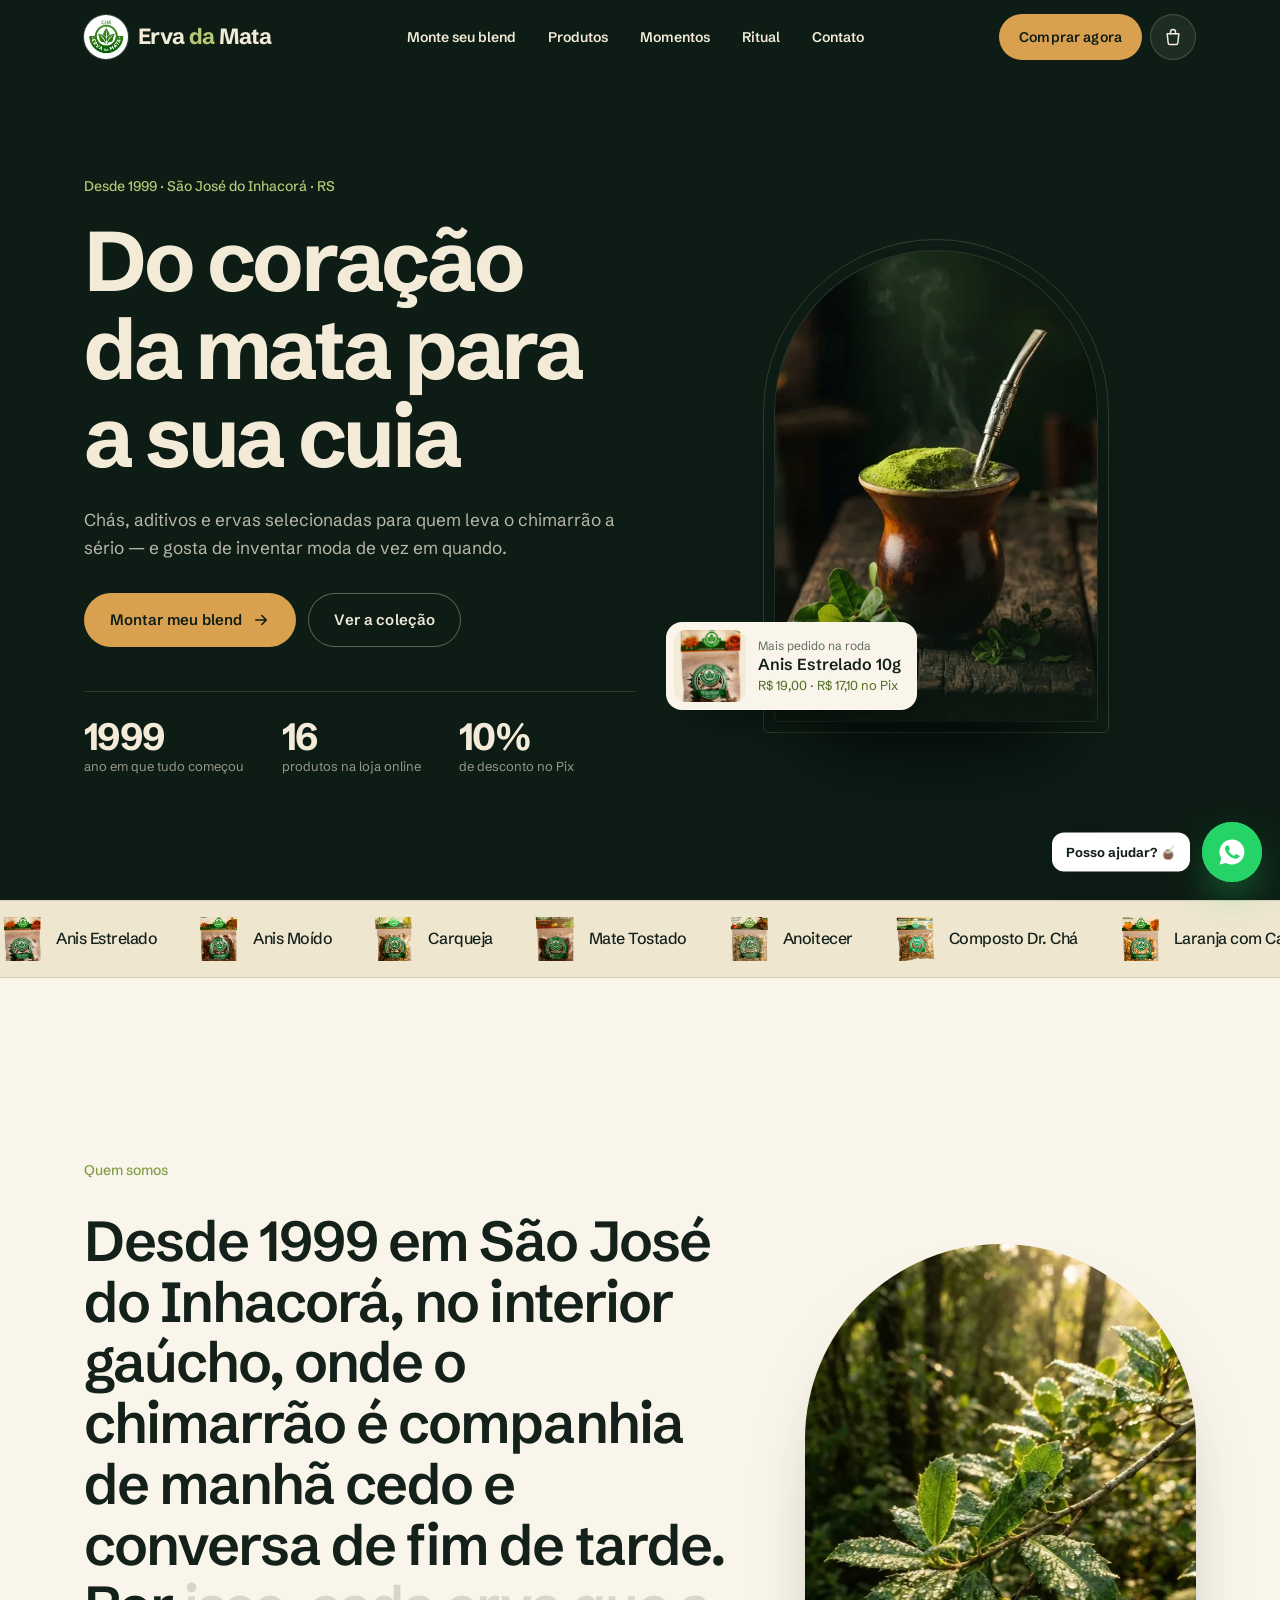
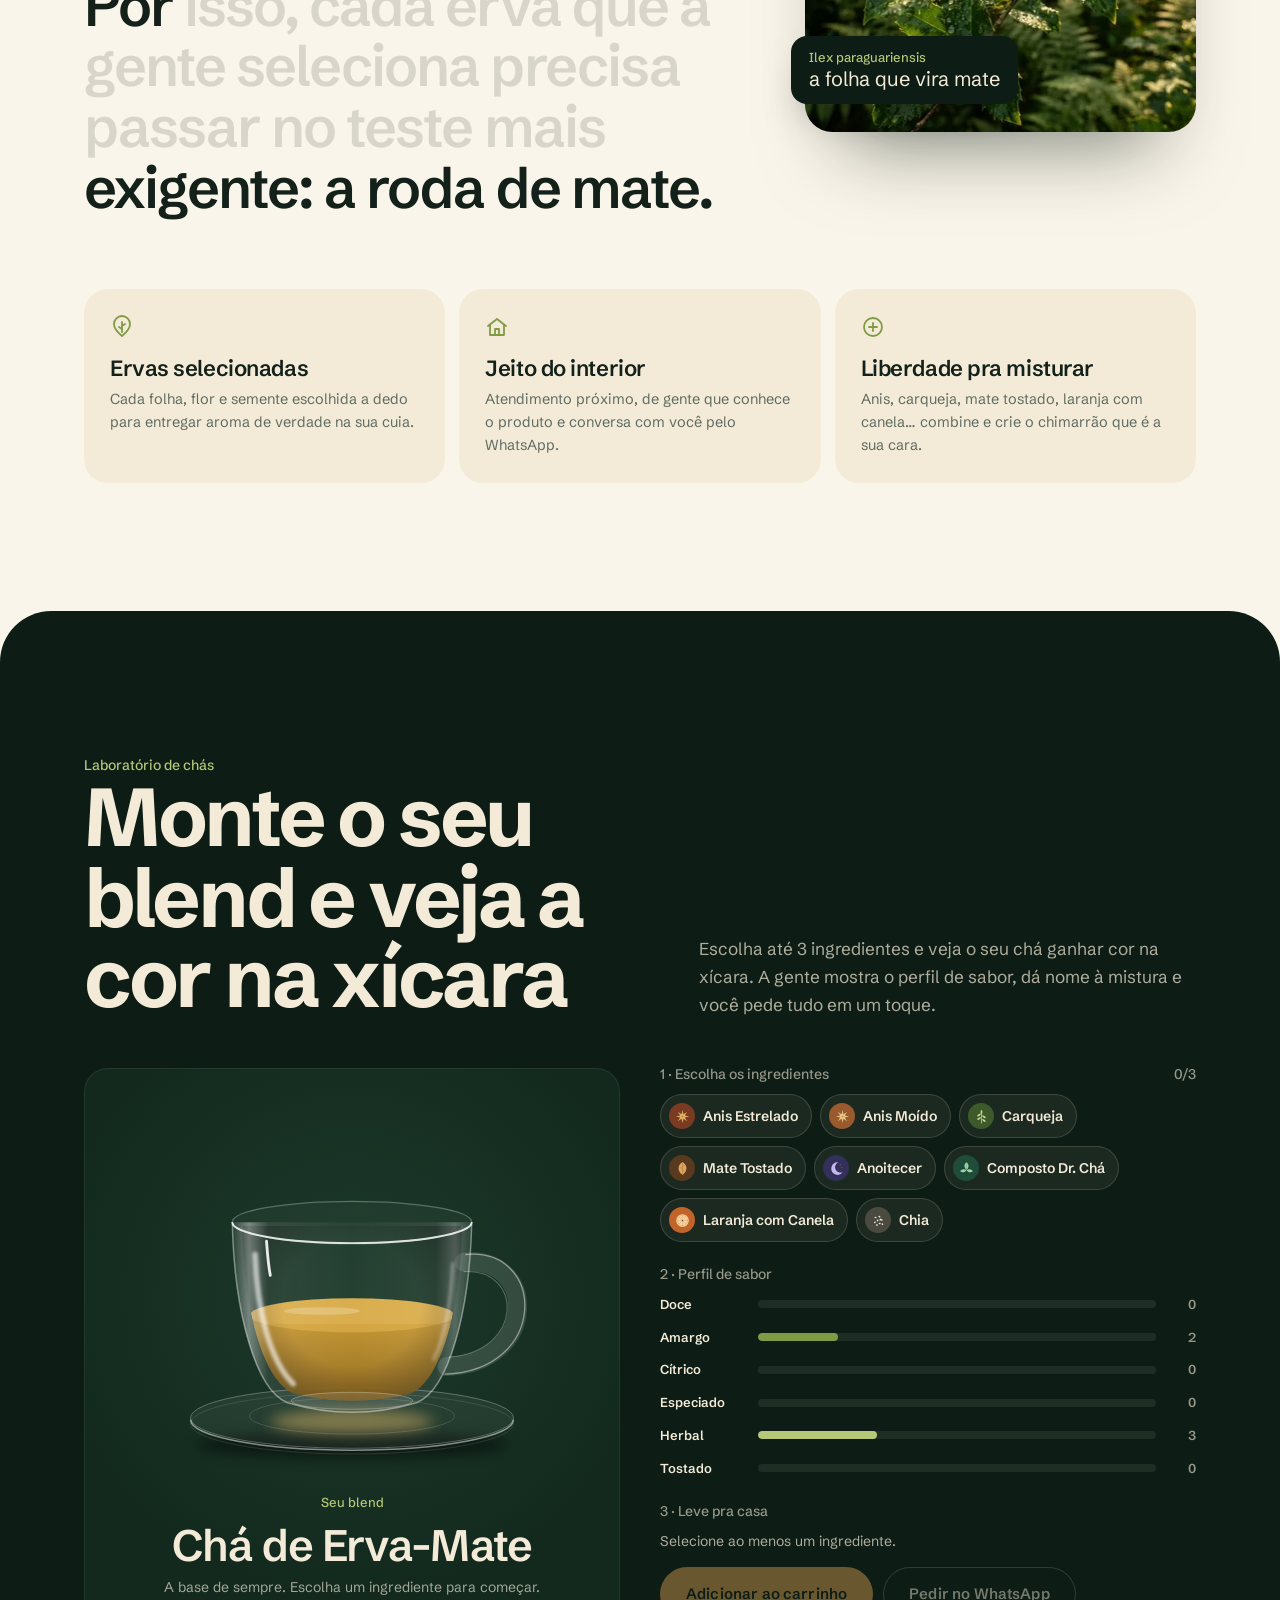
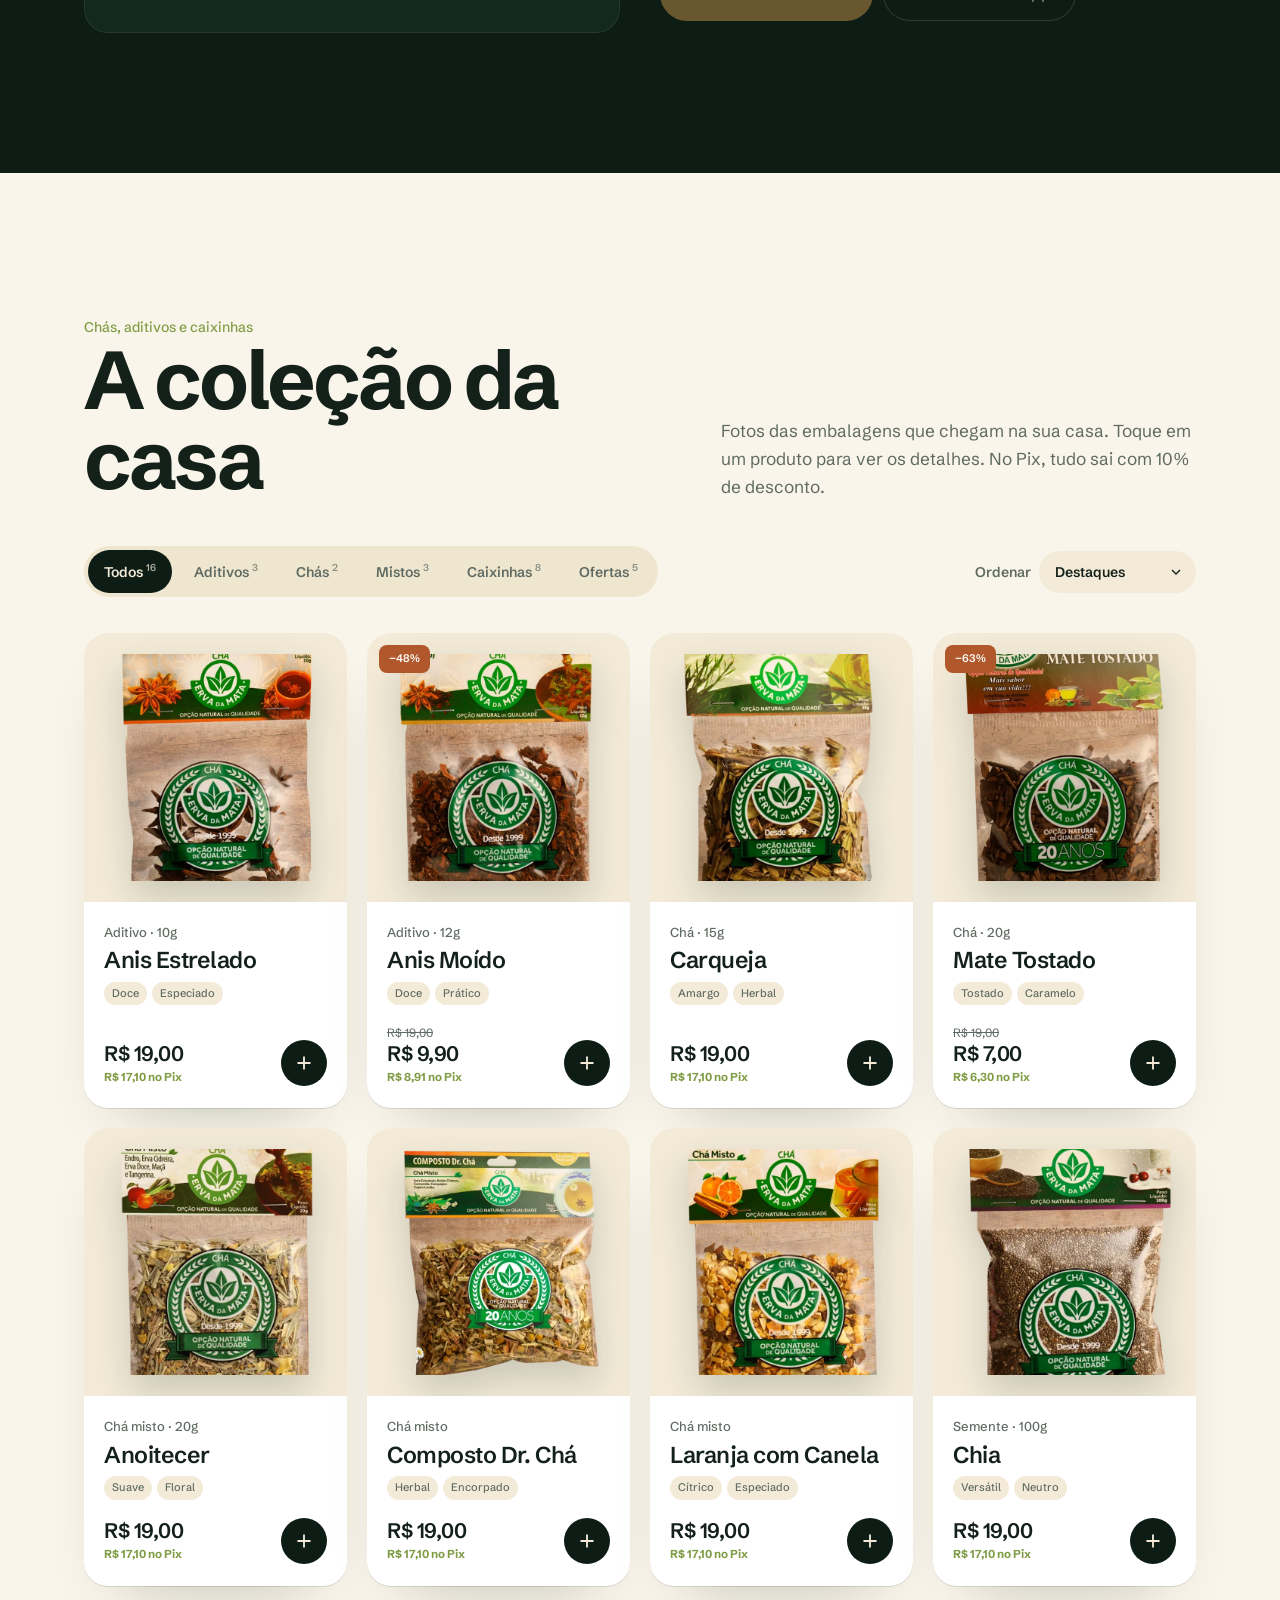
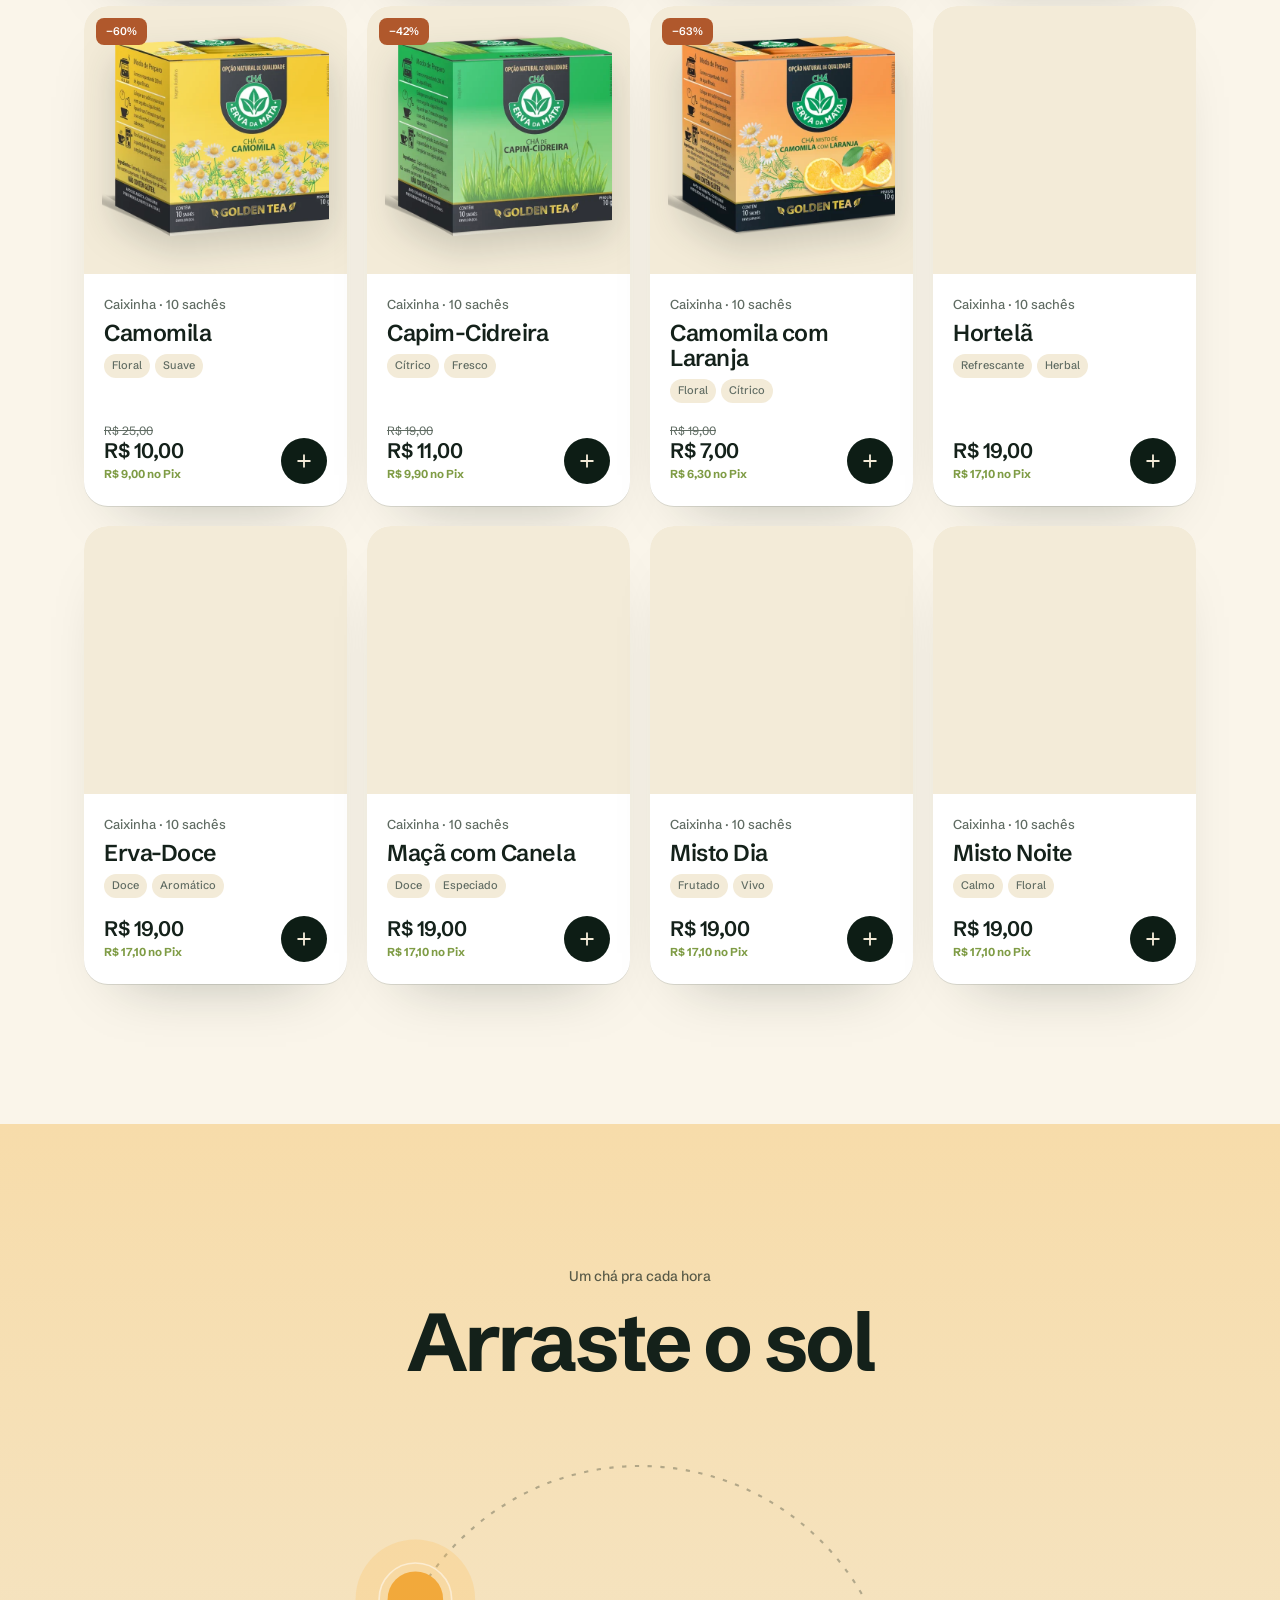
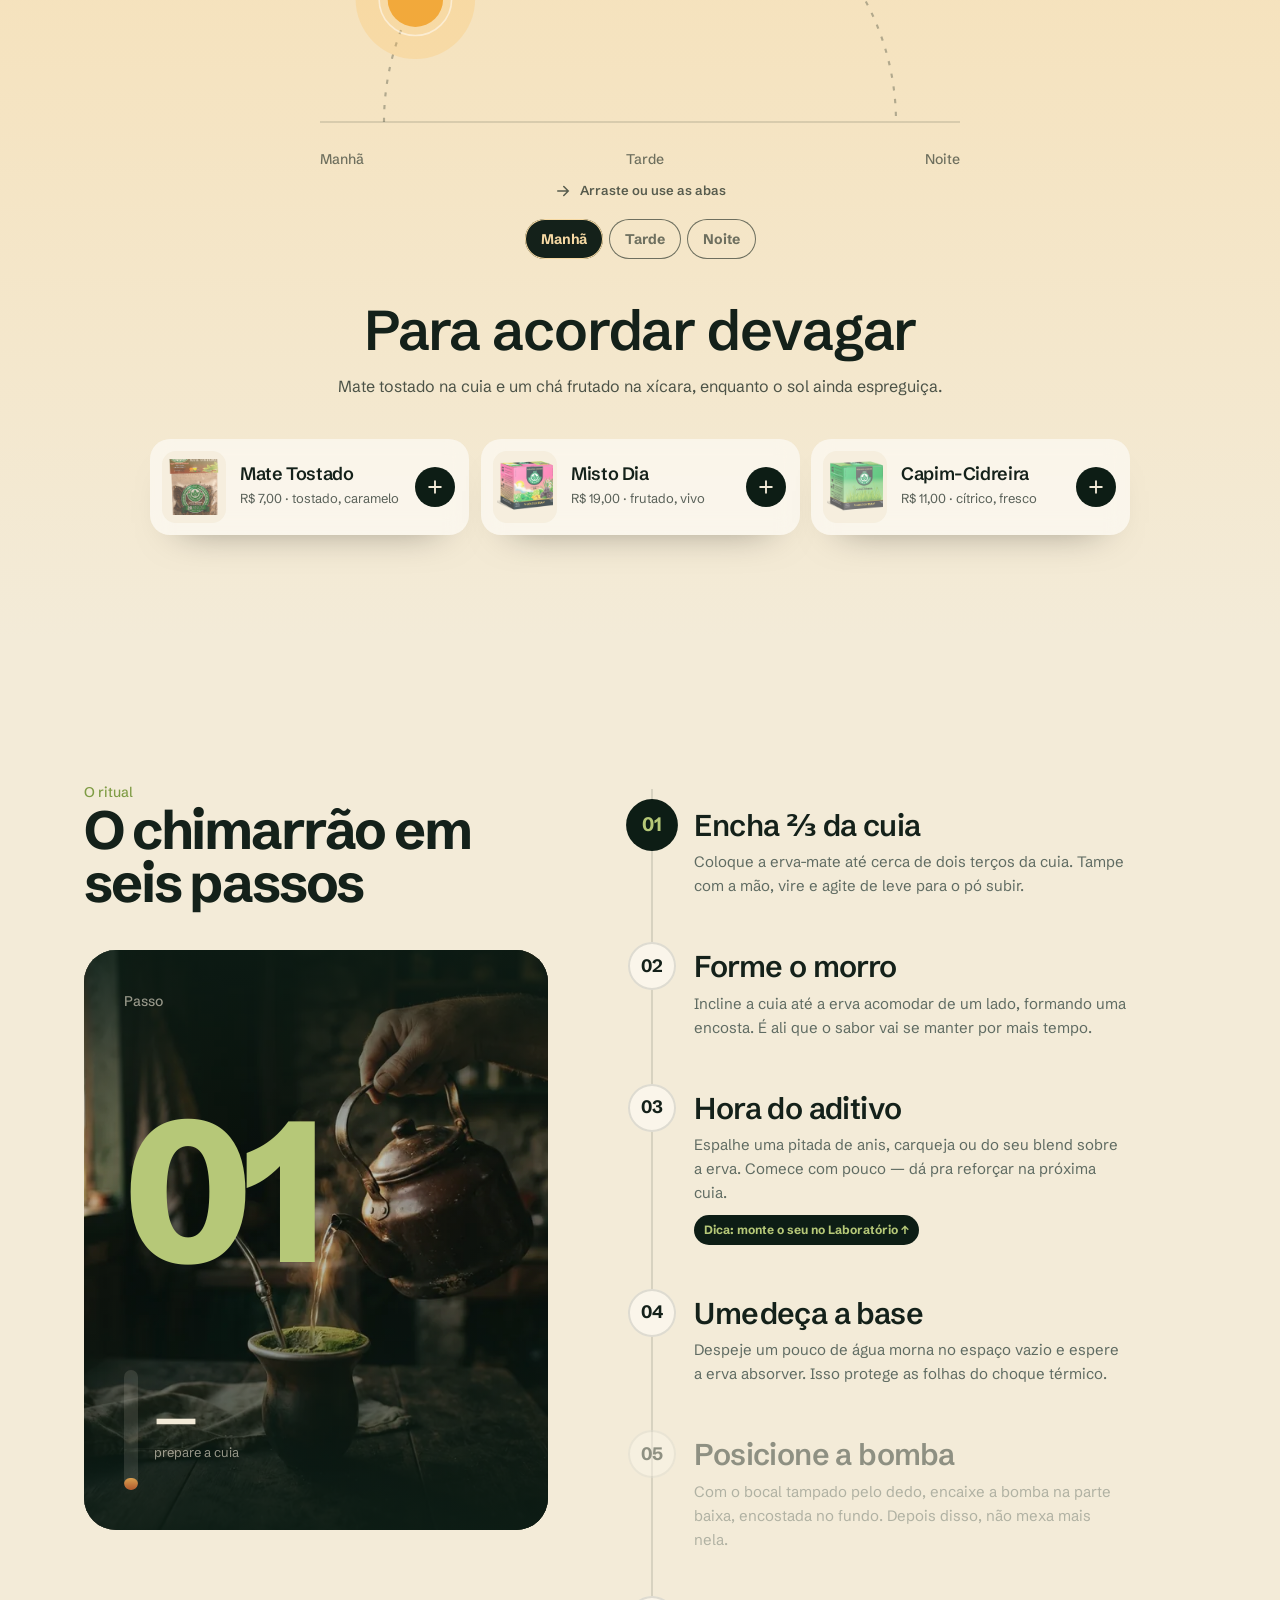
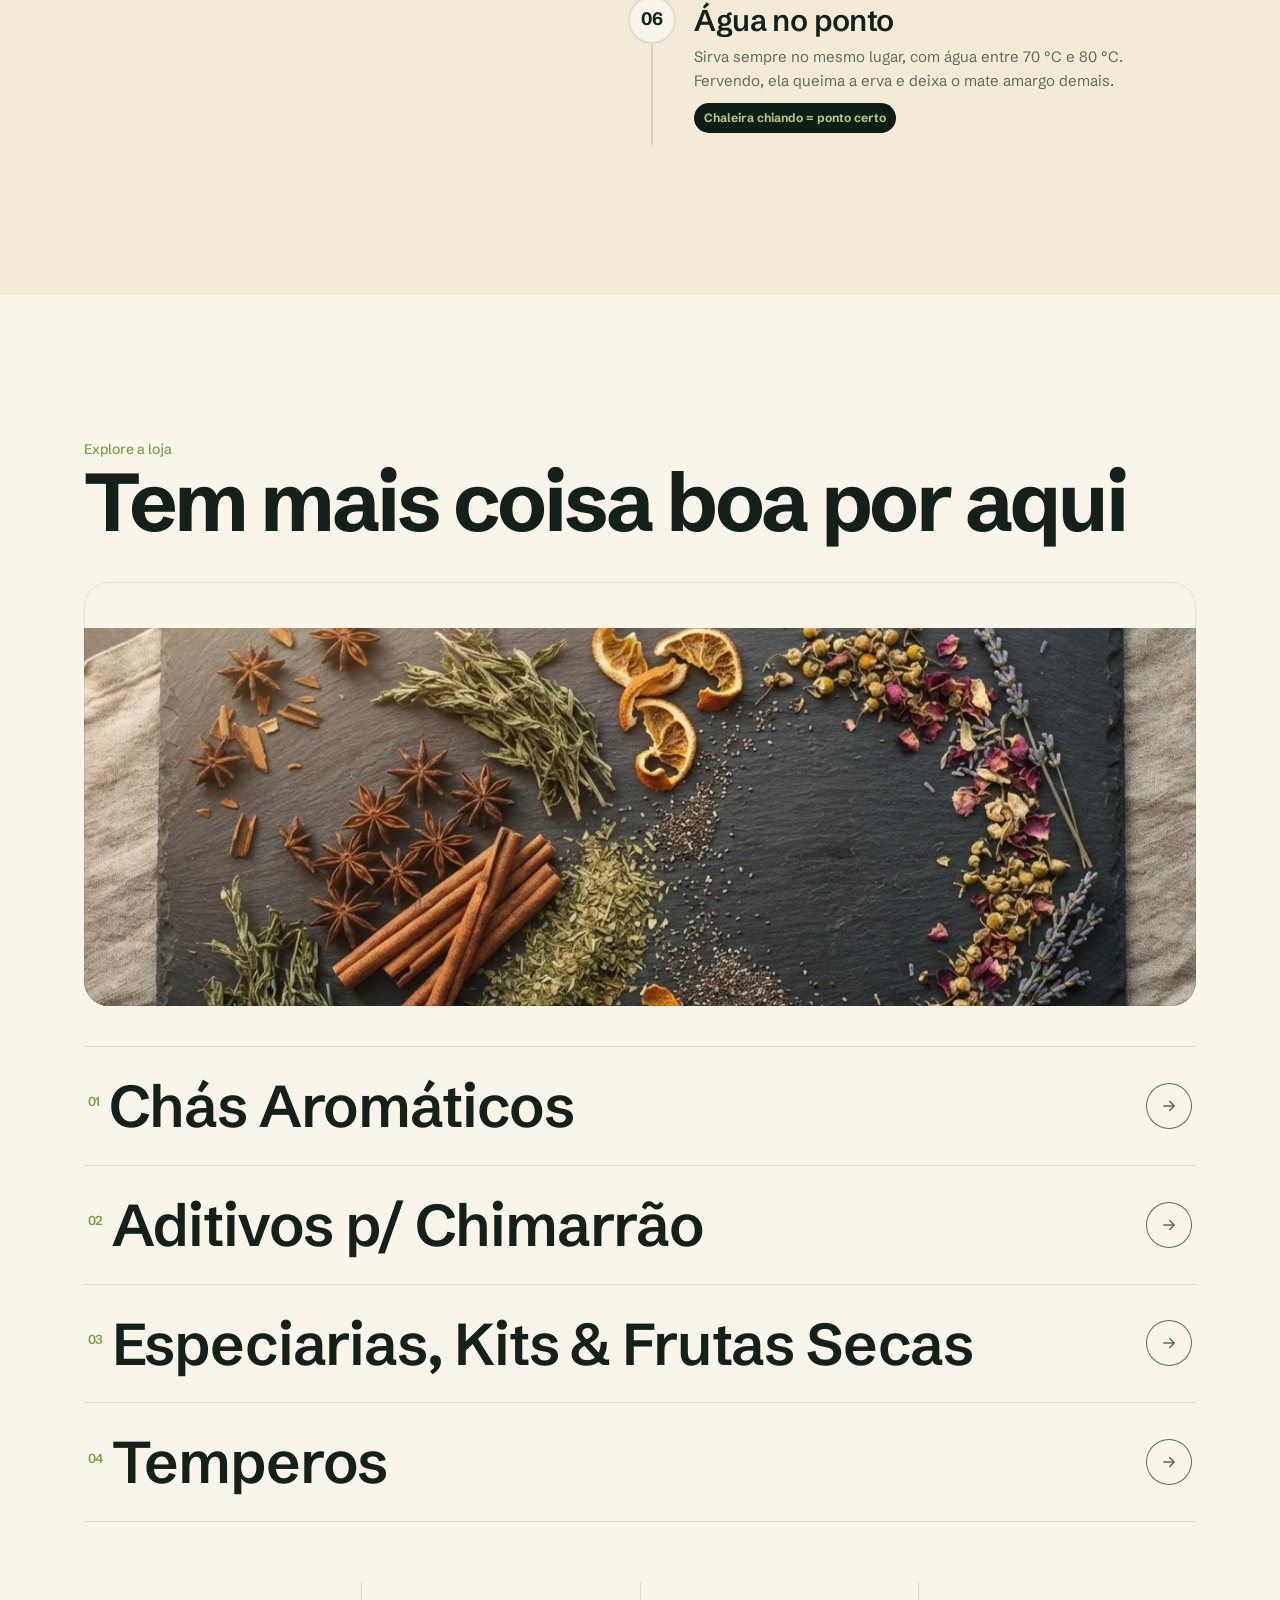
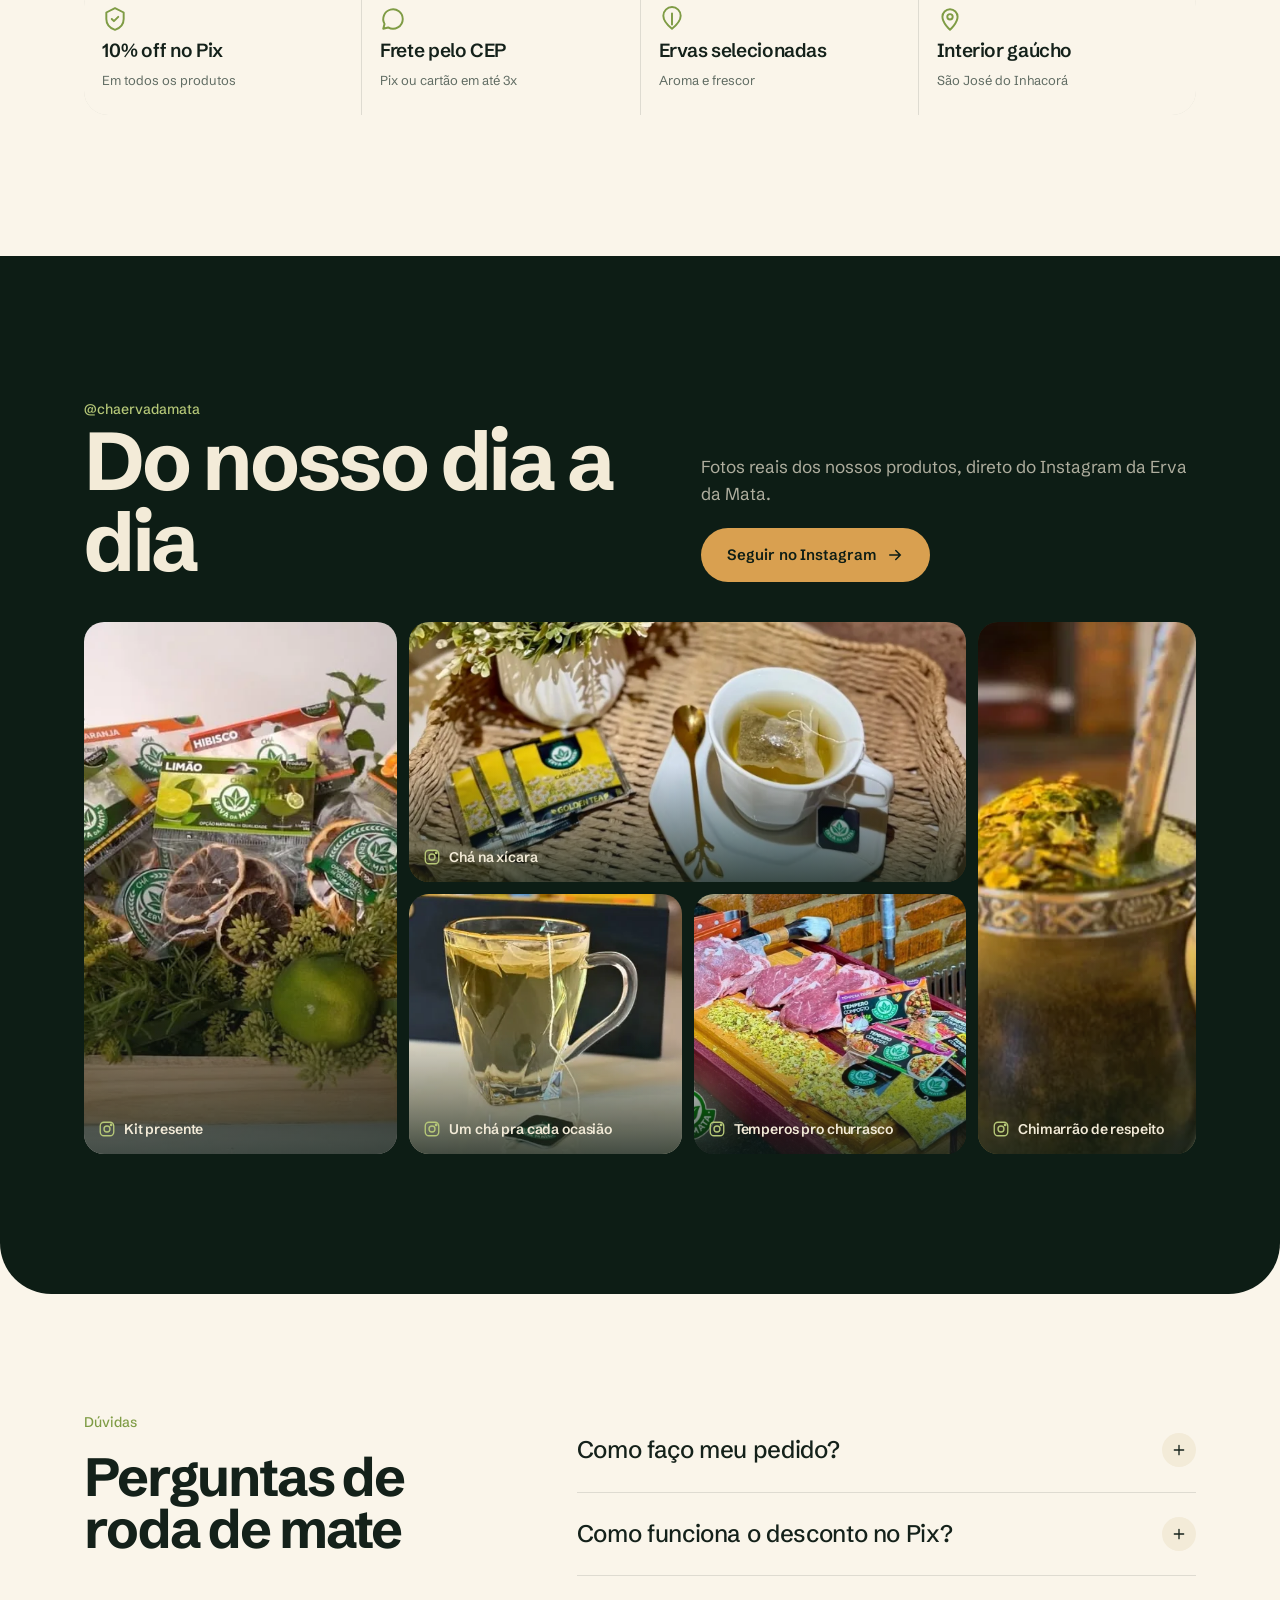
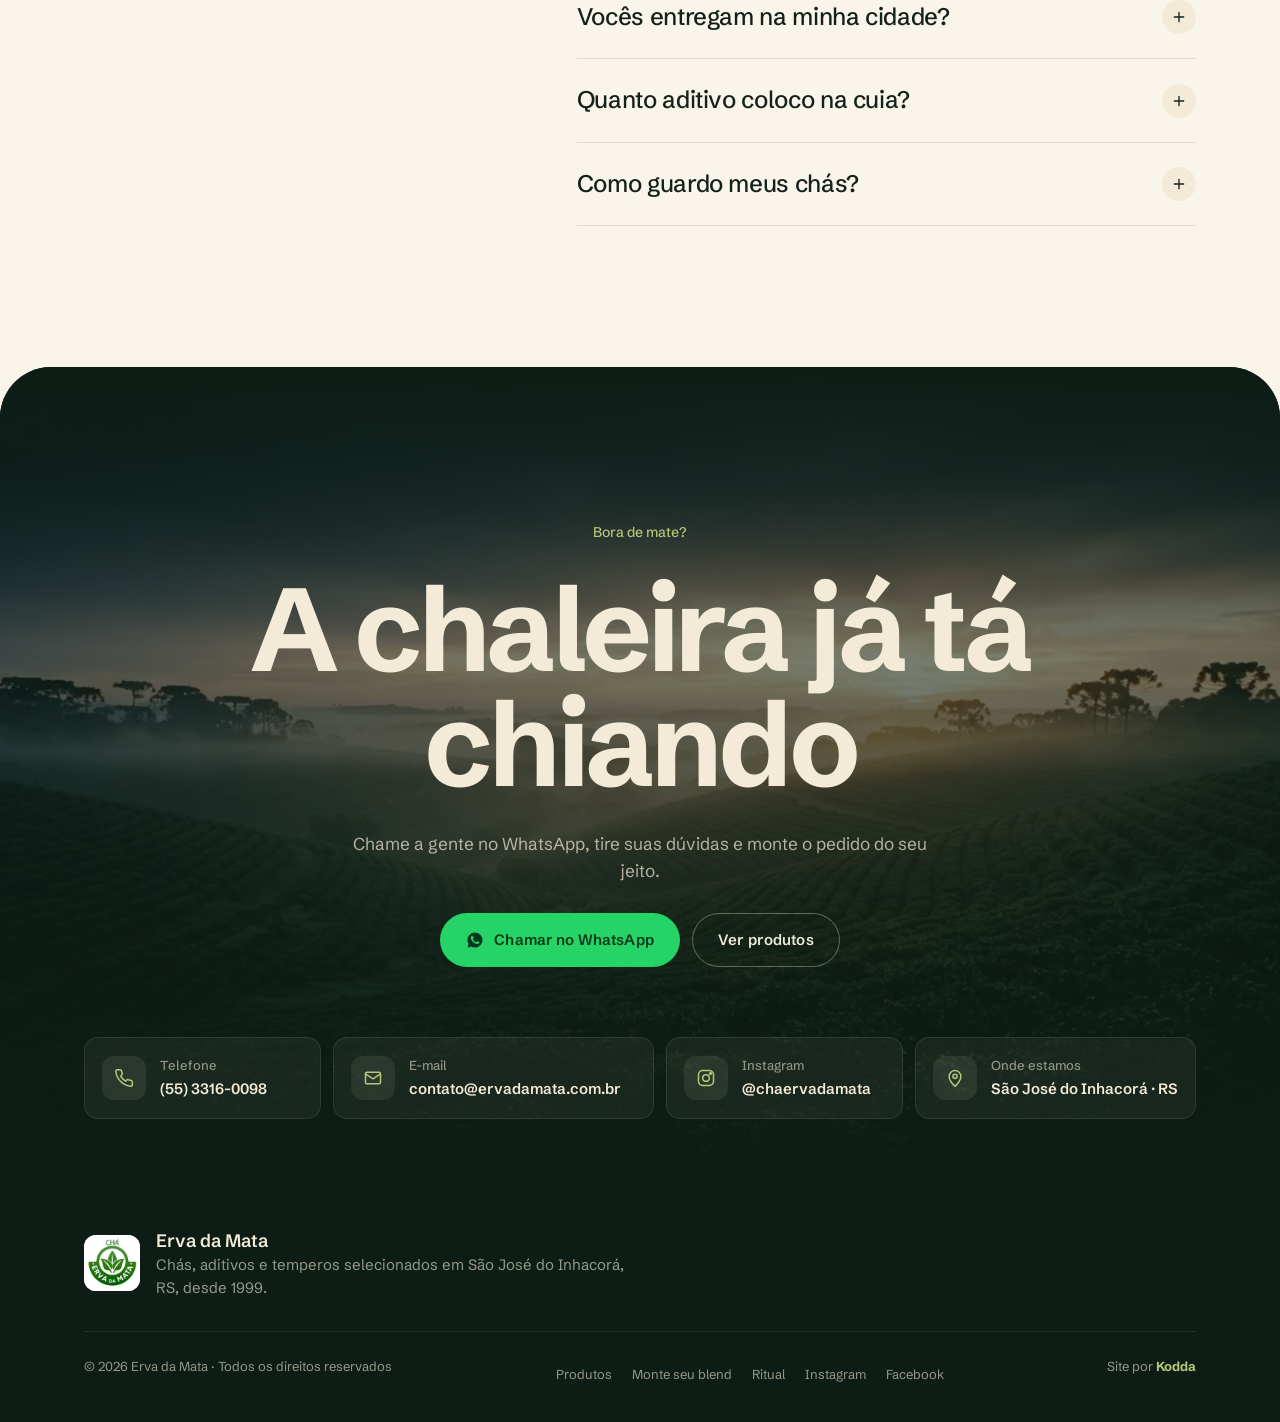
==== commit bfe8201b: "Barra de filtros sólida, sem sobrepor as fotos Co-Authored-By: Claude Opus 5.5 <noreply@anthropic.co" ====
--- a/index.html
+++ b/index.html
@@ -789,6 +789,11 @@
 .foot-brand img{width:56px;height:56px;border-radius:12px;background:#fff;object-fit:contain}
 .foot-brand p{max-width:52ch;font-size:15px;line-height:1.5}
 .foot-brand b{display:block;color:var(--creme);font-size:18px;font-weight:600}
+/* barra de filtros: faixa sólida que gruda no topo, sem ficar por cima das fotos */
+.toolbar{top:60px;padding:12px 0;margin-bottom:24px;background:var(--papel);box-shadow:0 0 0 100vmax var(--papel),0 1px 0 100vmax var(--line);clip-path:inset(0 -100vmax -1px);transition:top .6s var(--ease)}
+body:has(.header.hide) .toolbar{top:0}
+.filters{background:var(--linho)}
+@media (max-width:699px){.toolbar{flex-wrap:nowrap;gap:8px}.filters{flex:1;min-width:0}.sort{font-size:0;gap:0}.sort select{font-size:14px;padding-left:12px;max-width:128px}}
 @media (max-width:899px){.hero-pick{left:0;bottom:2%}.hero-pick img{width:56px;height:56px}}
 </style>
 </head>
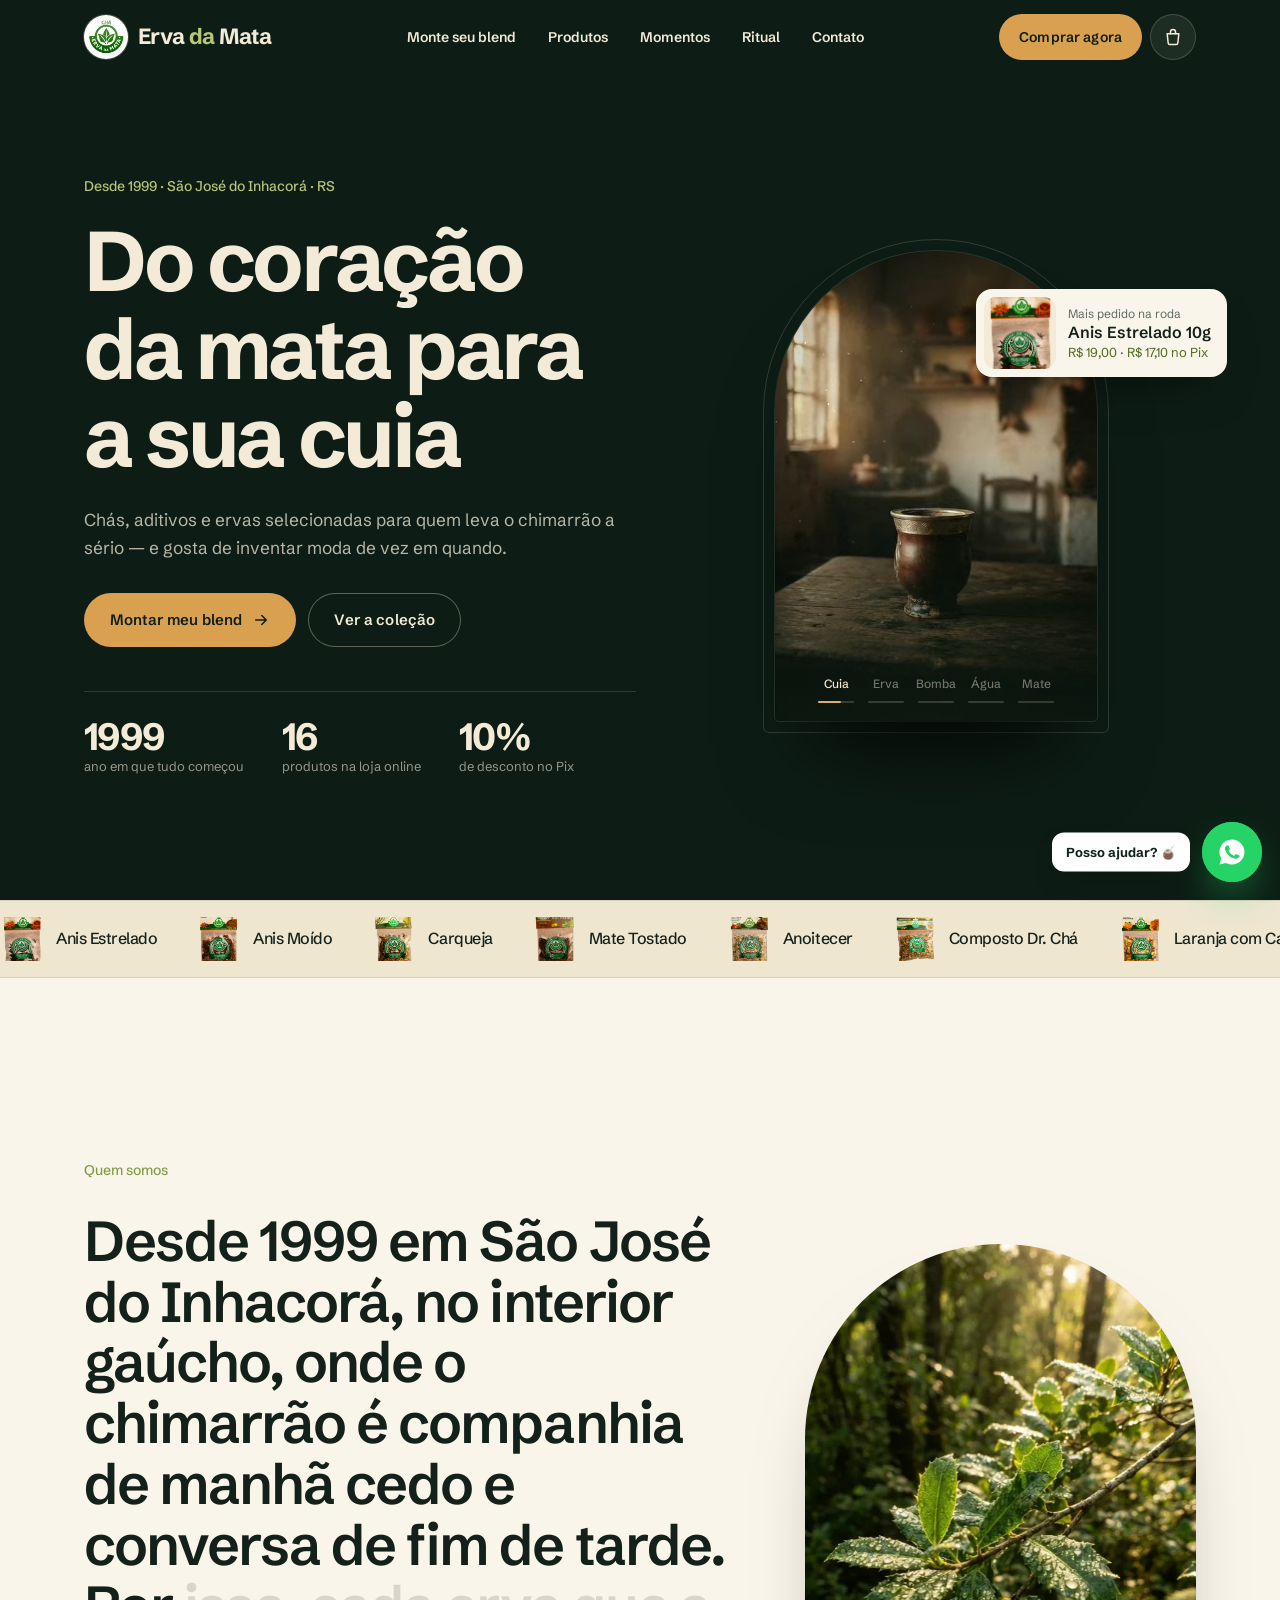
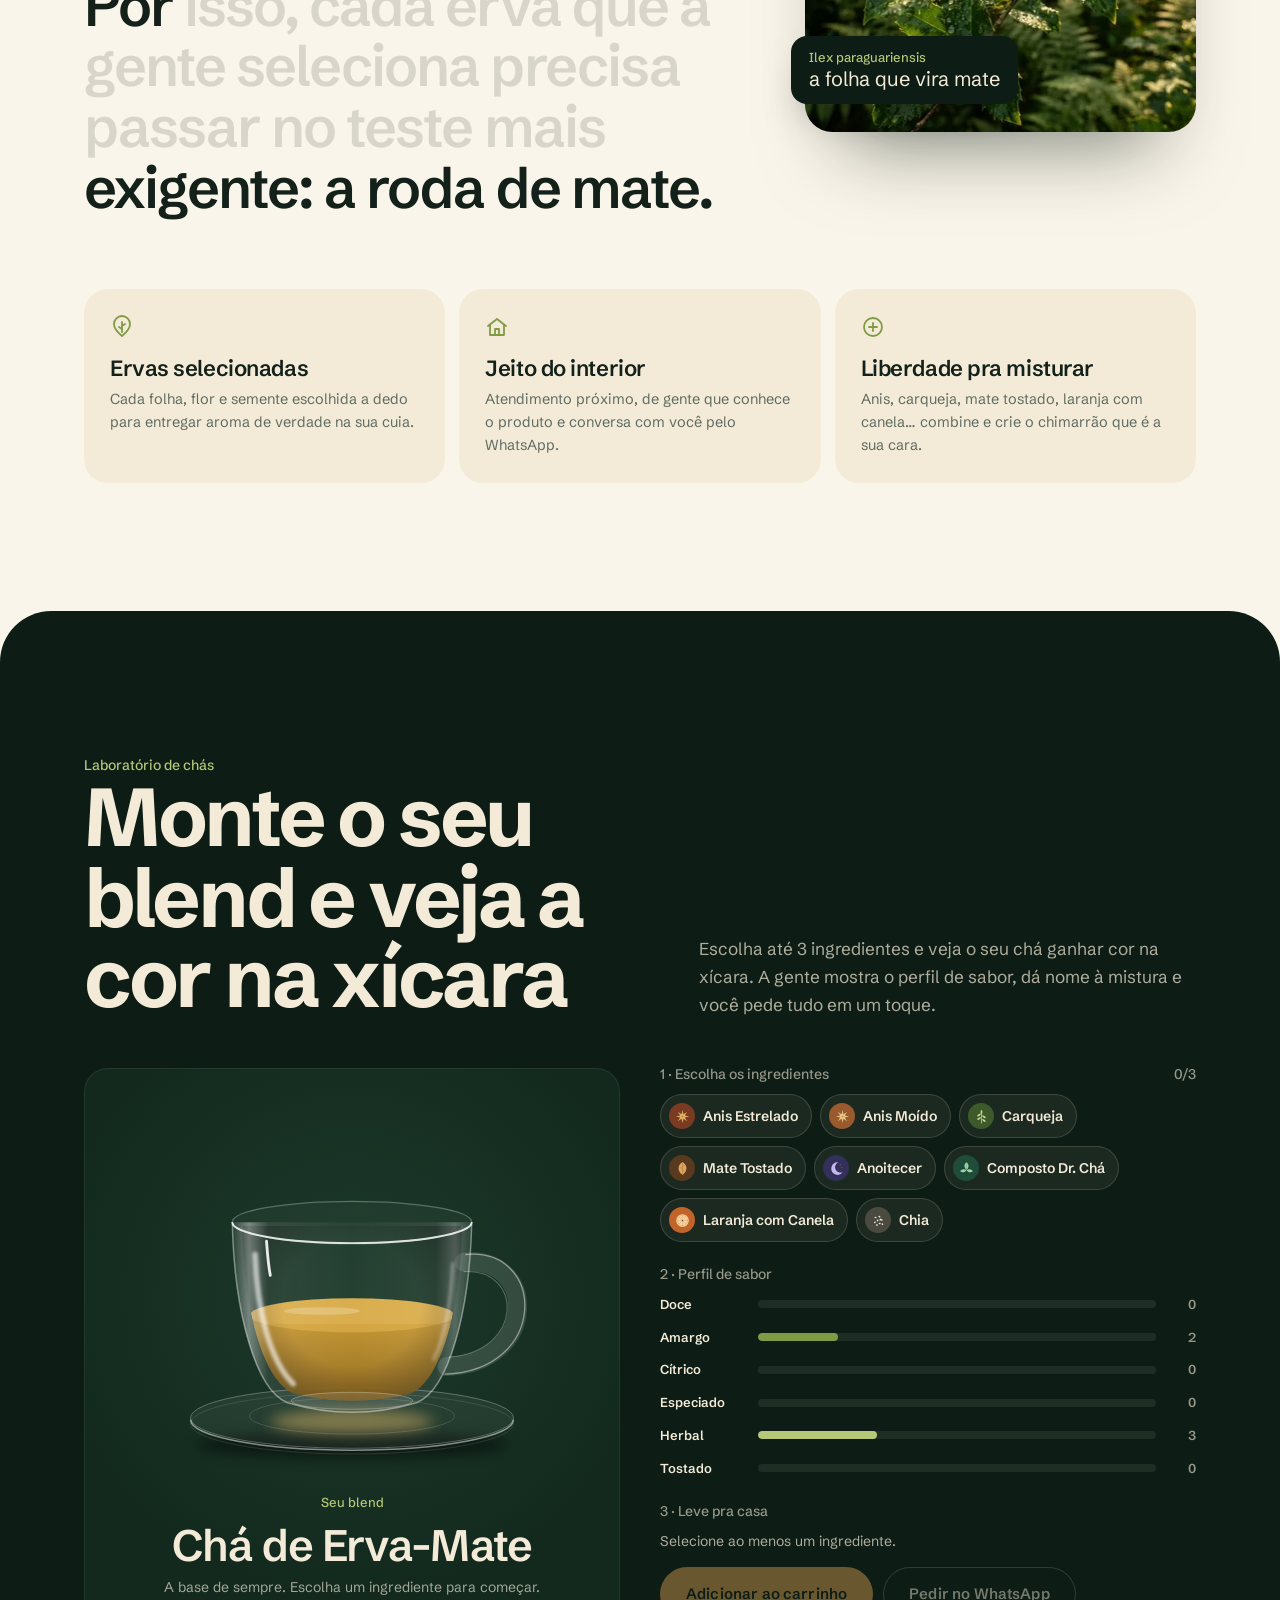
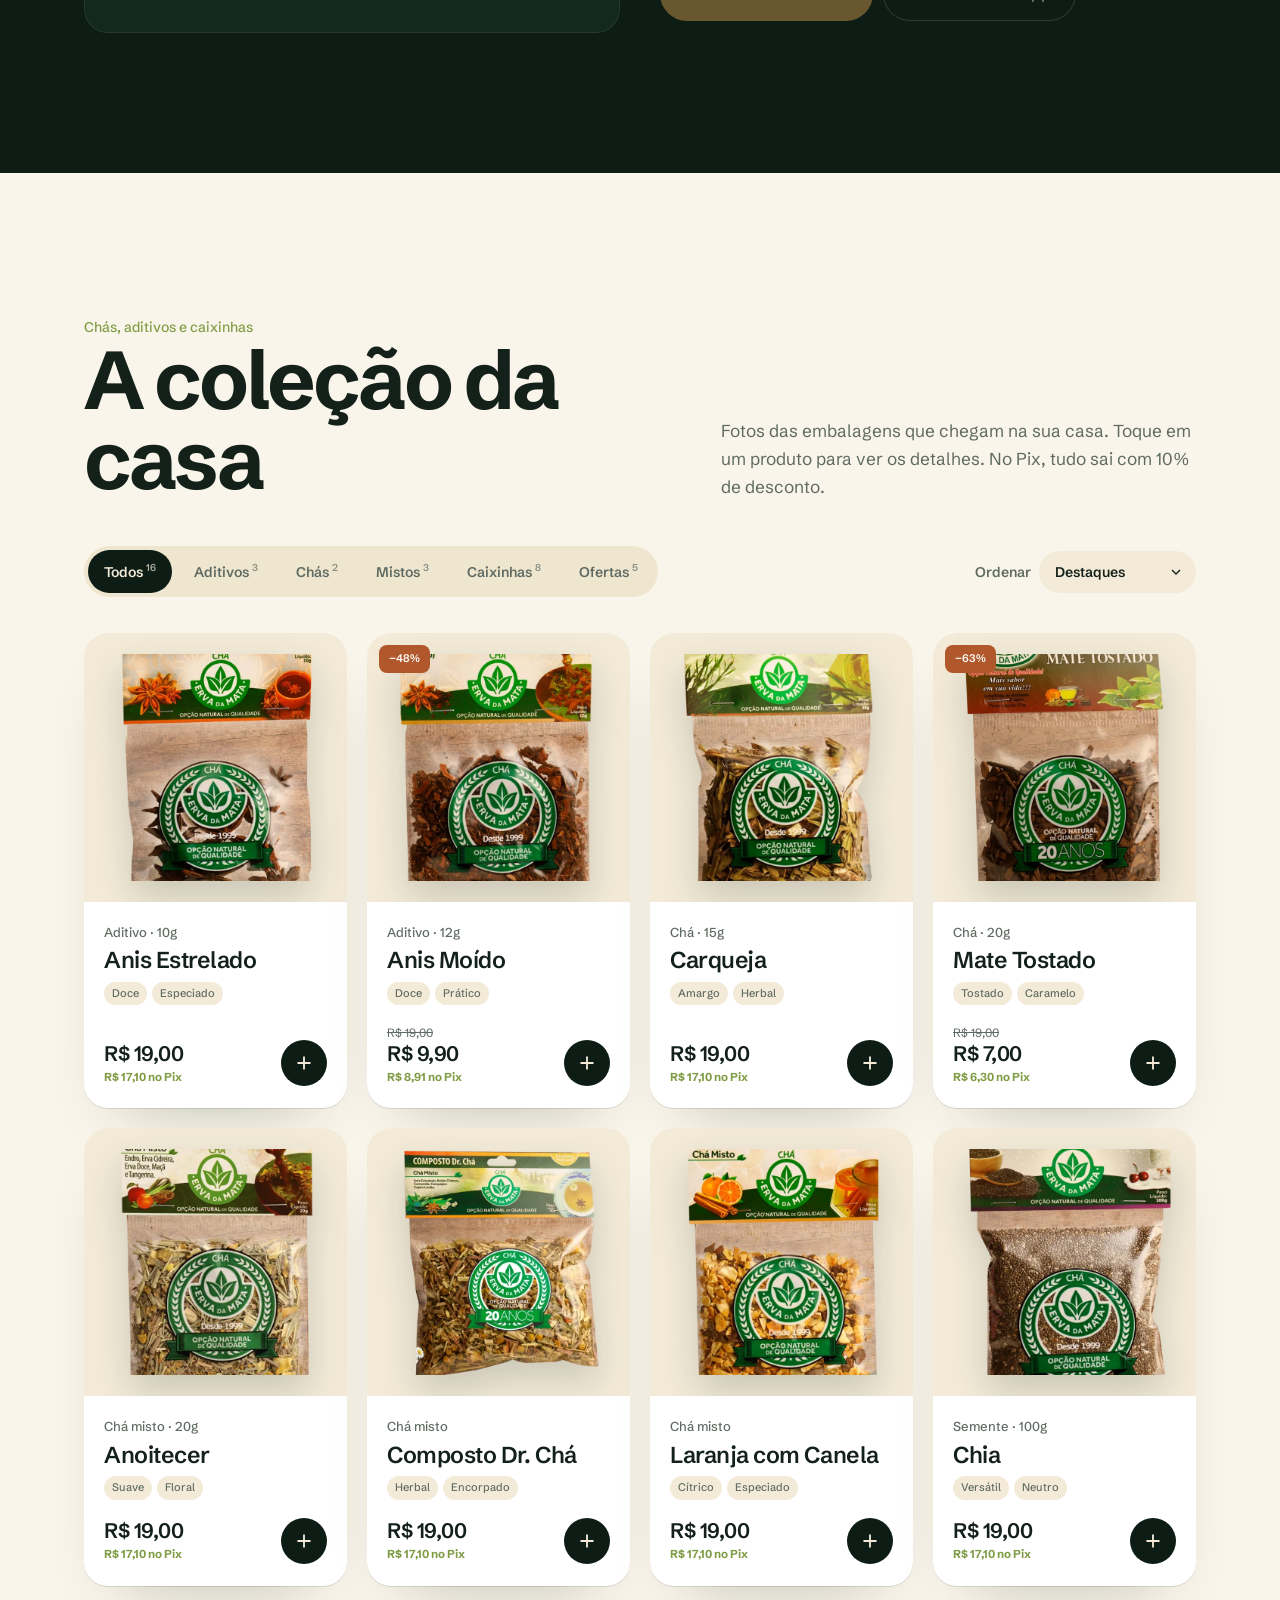
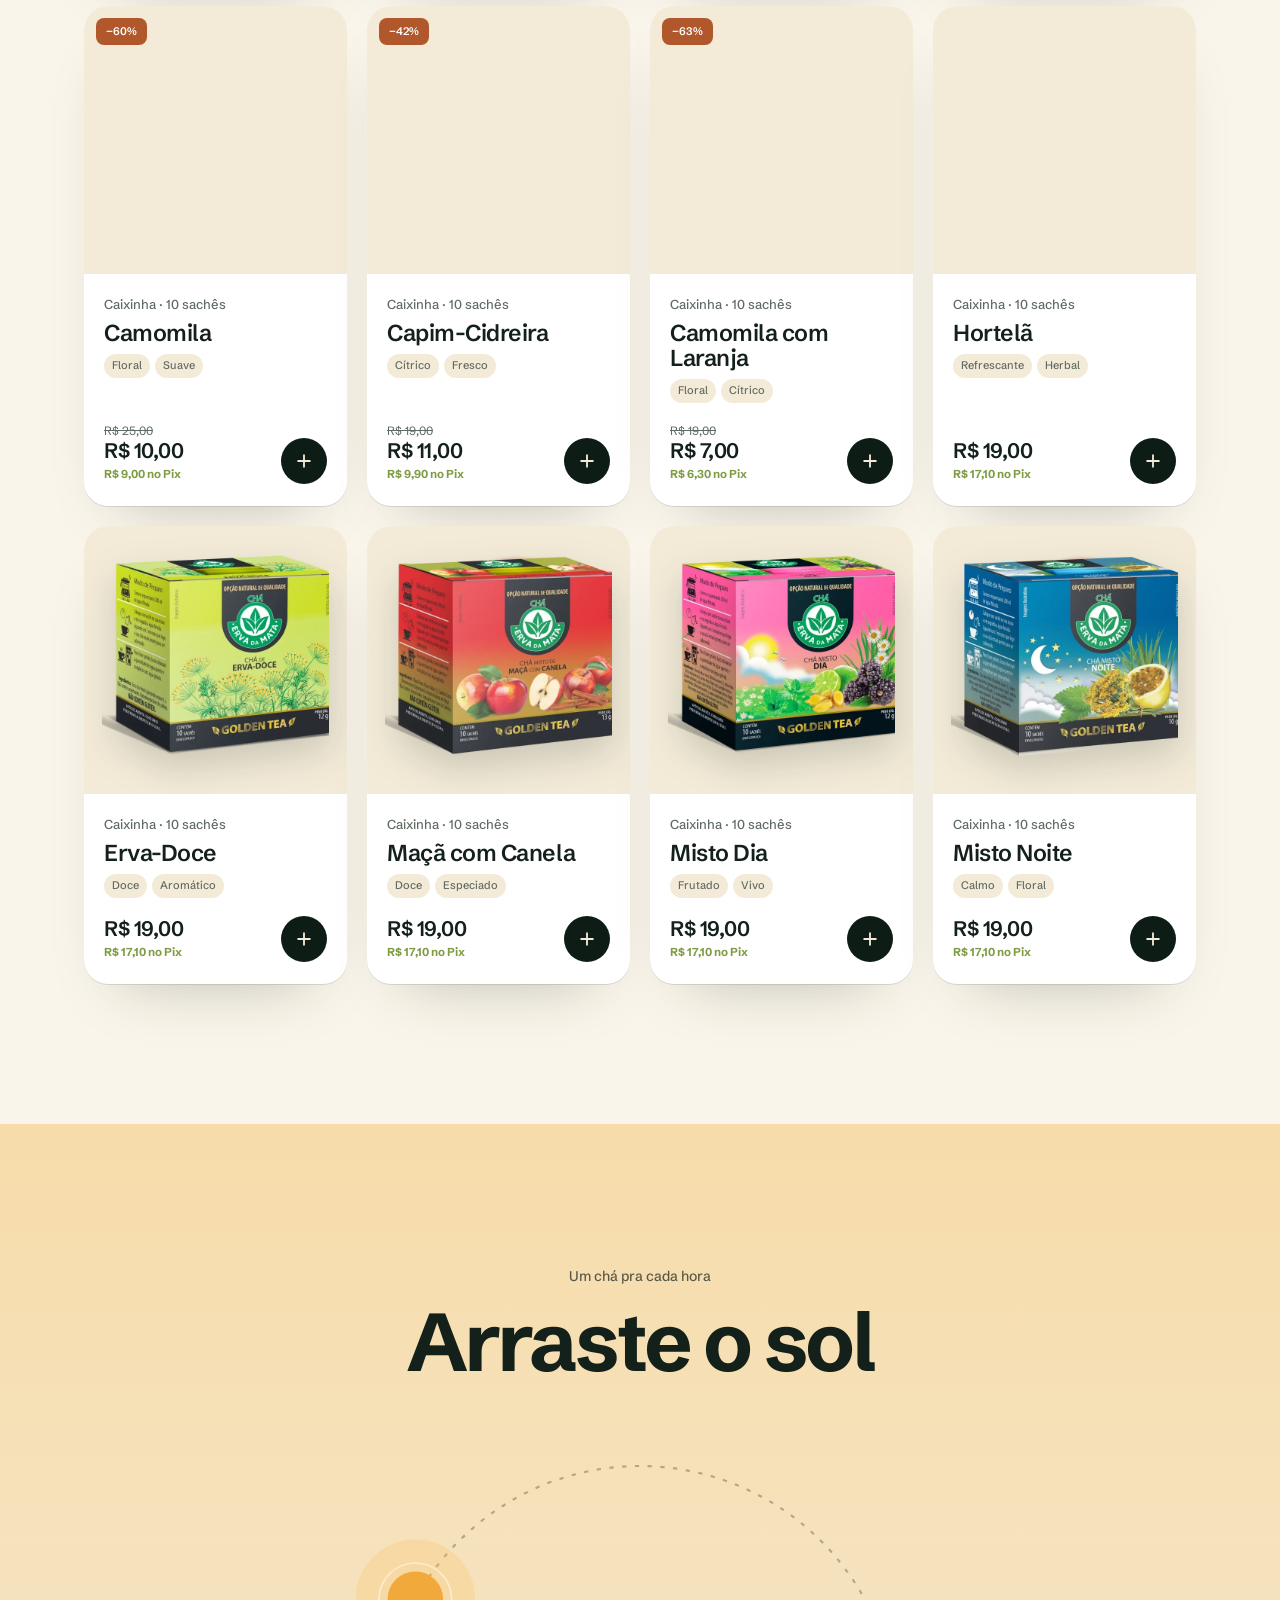
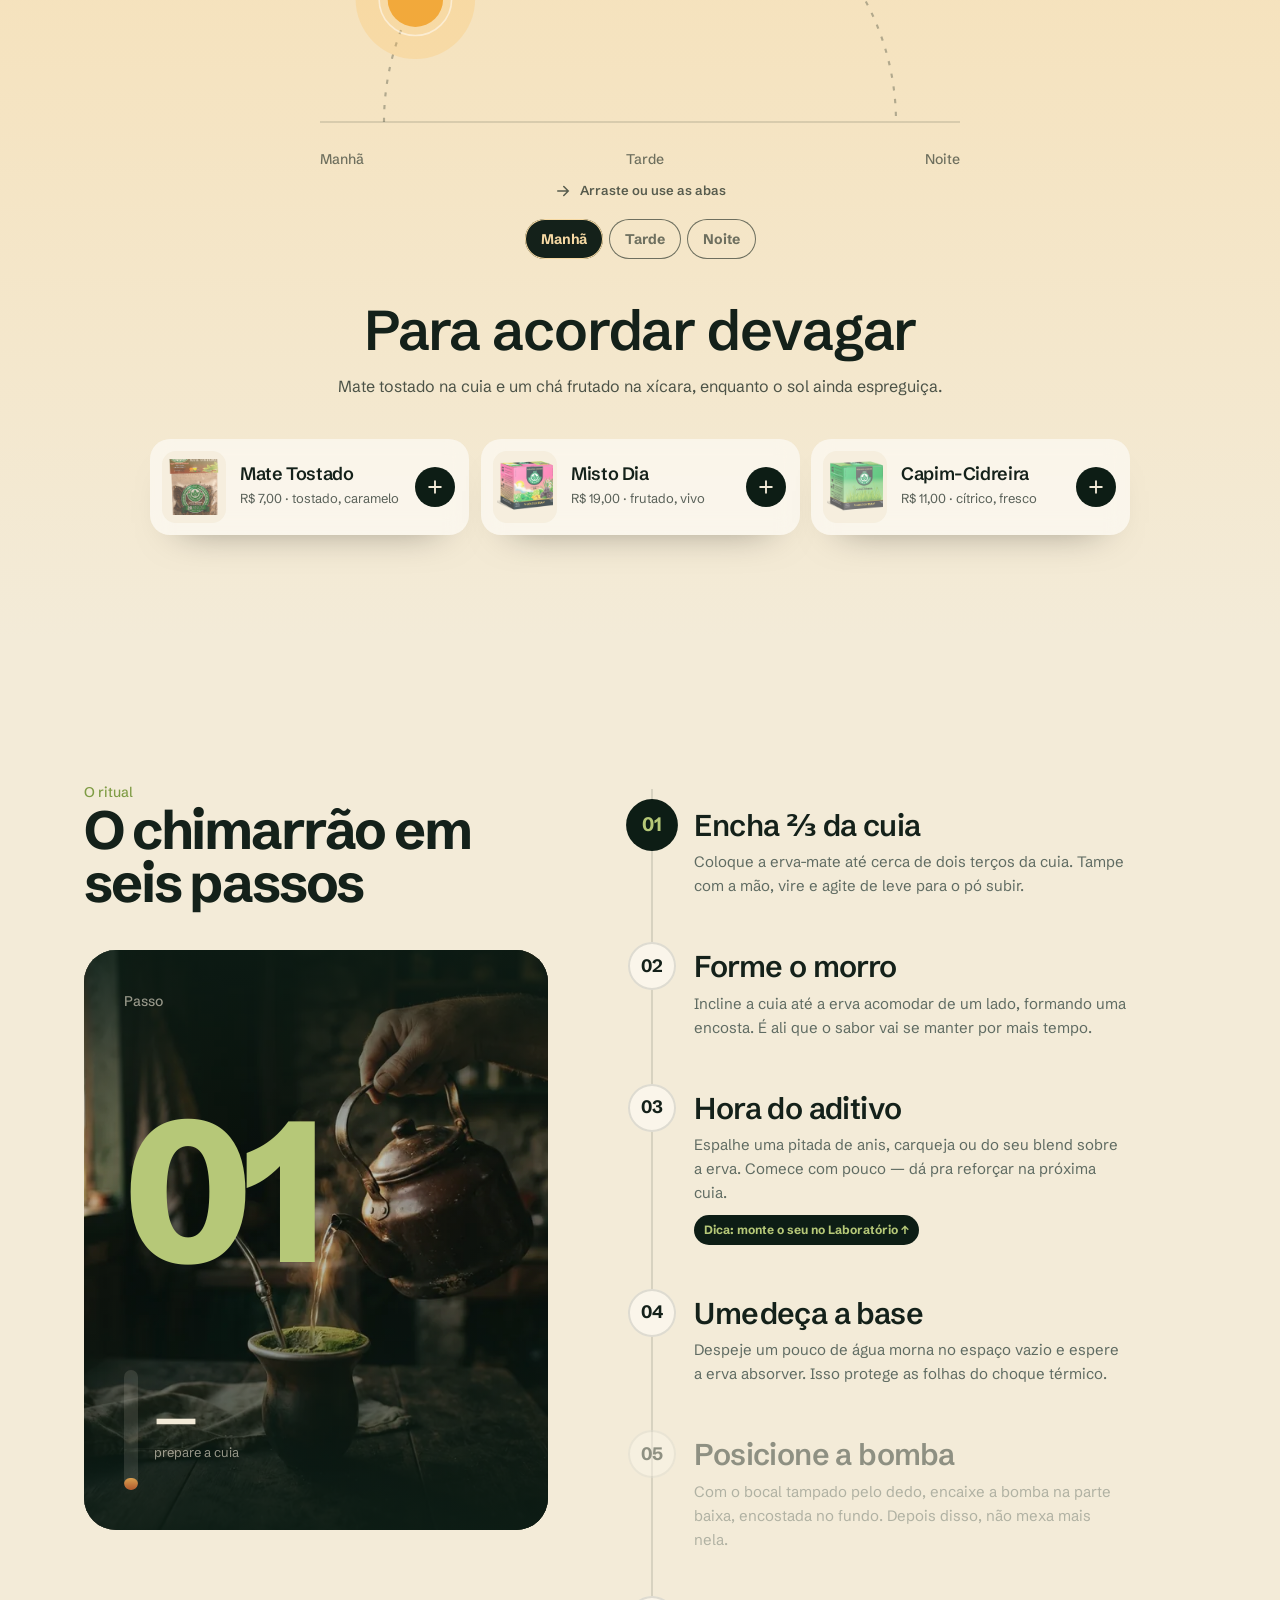
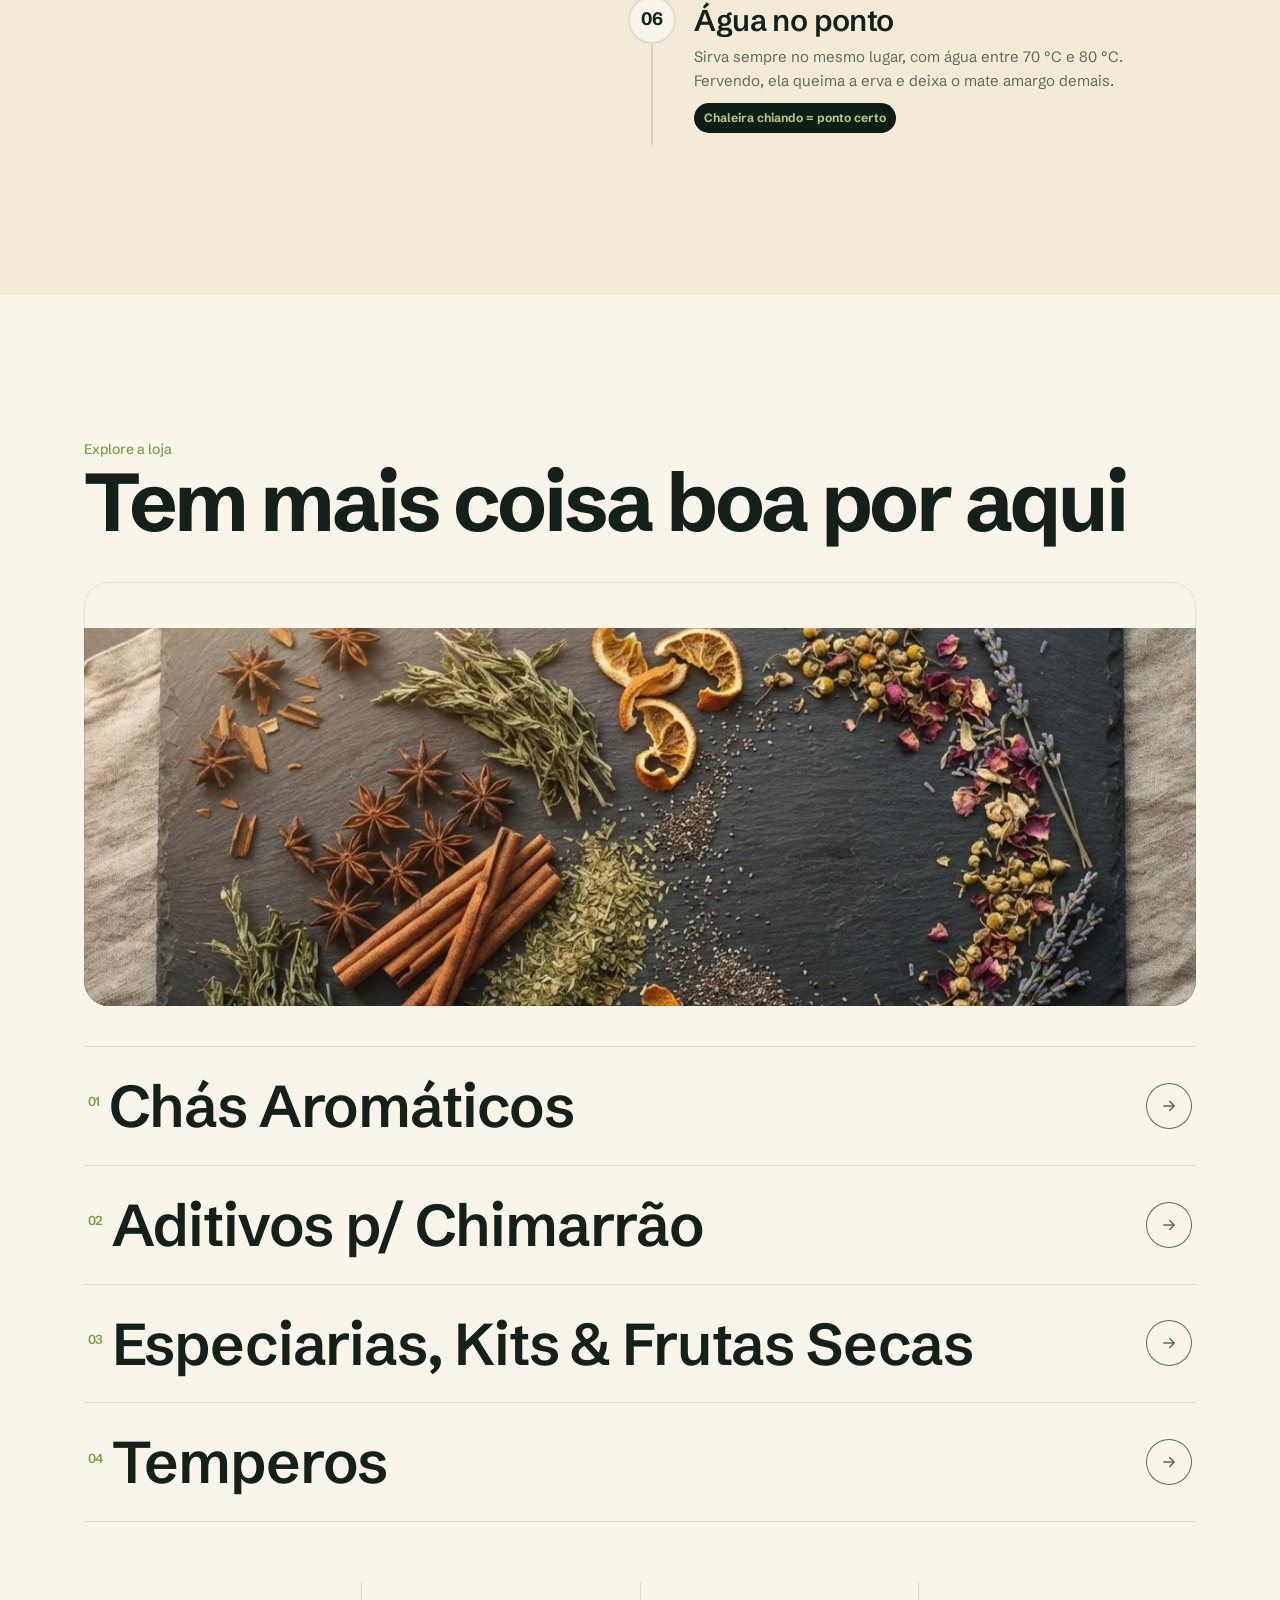
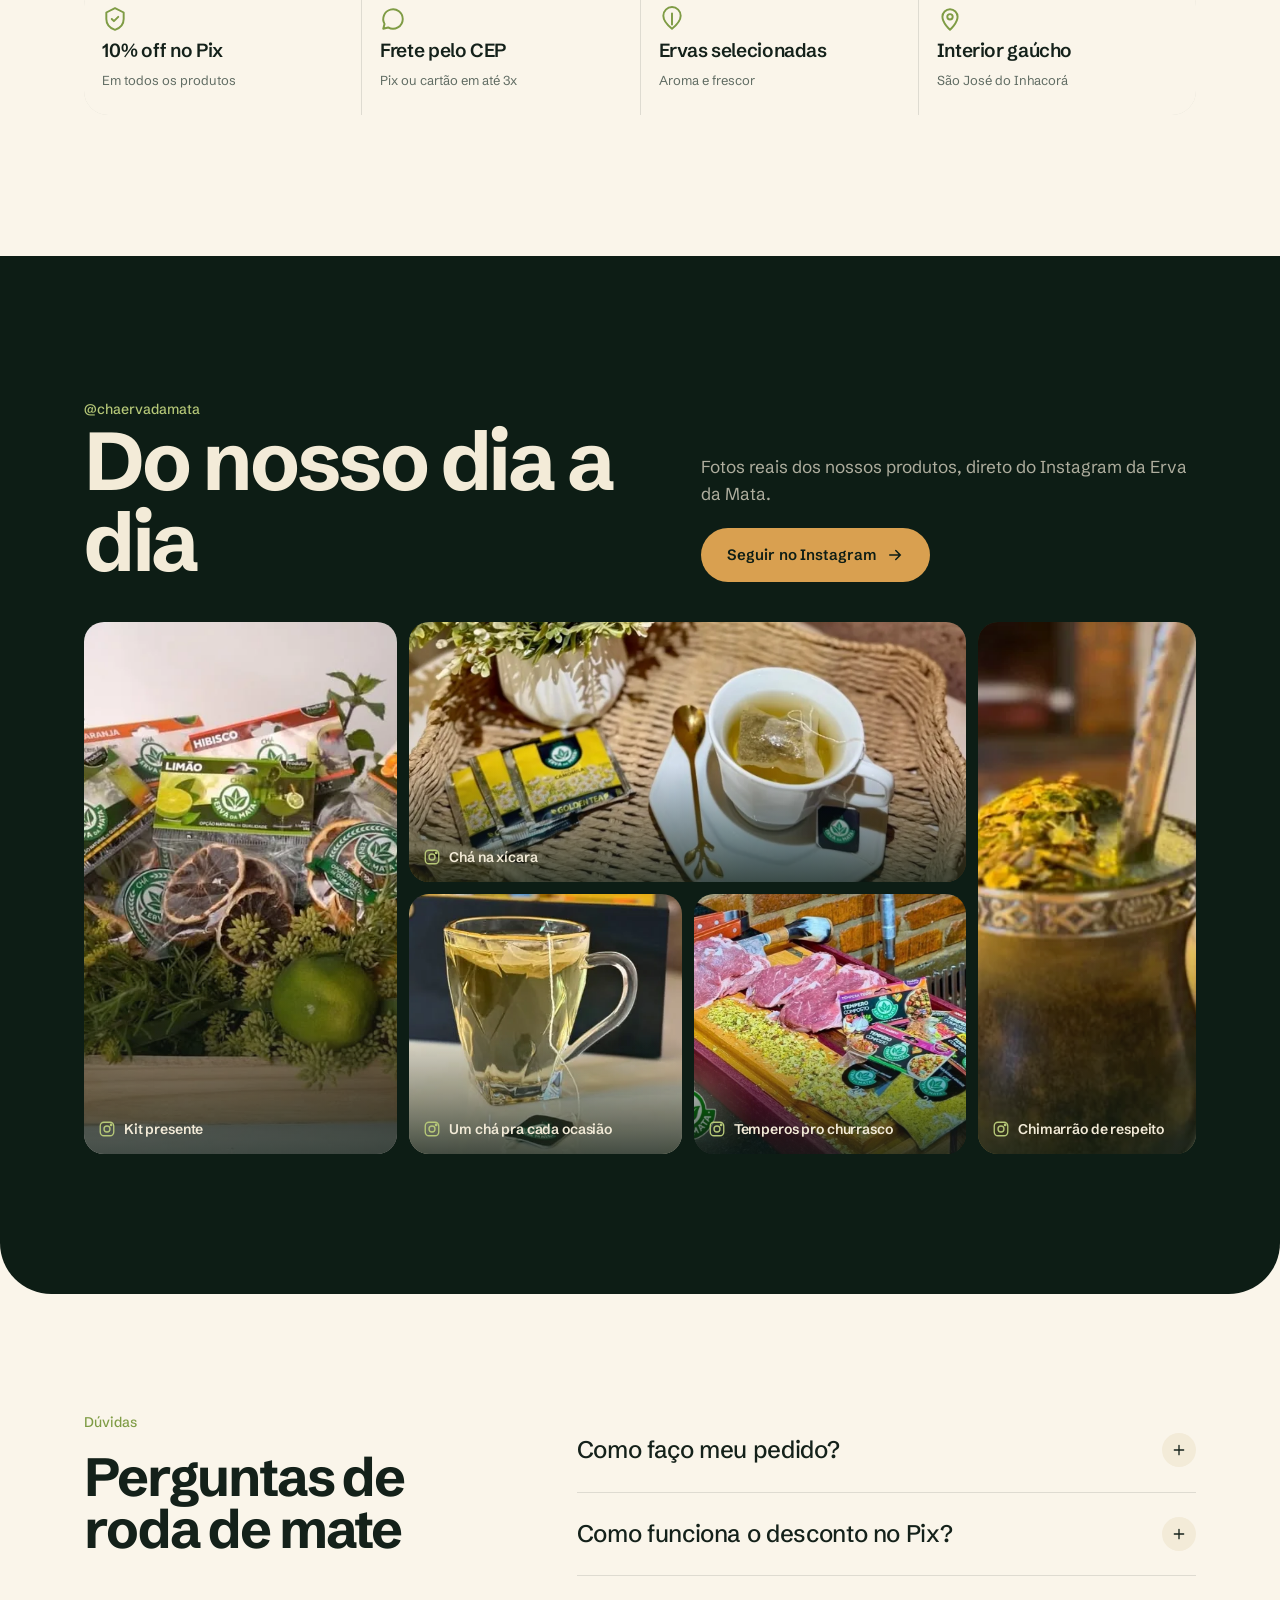
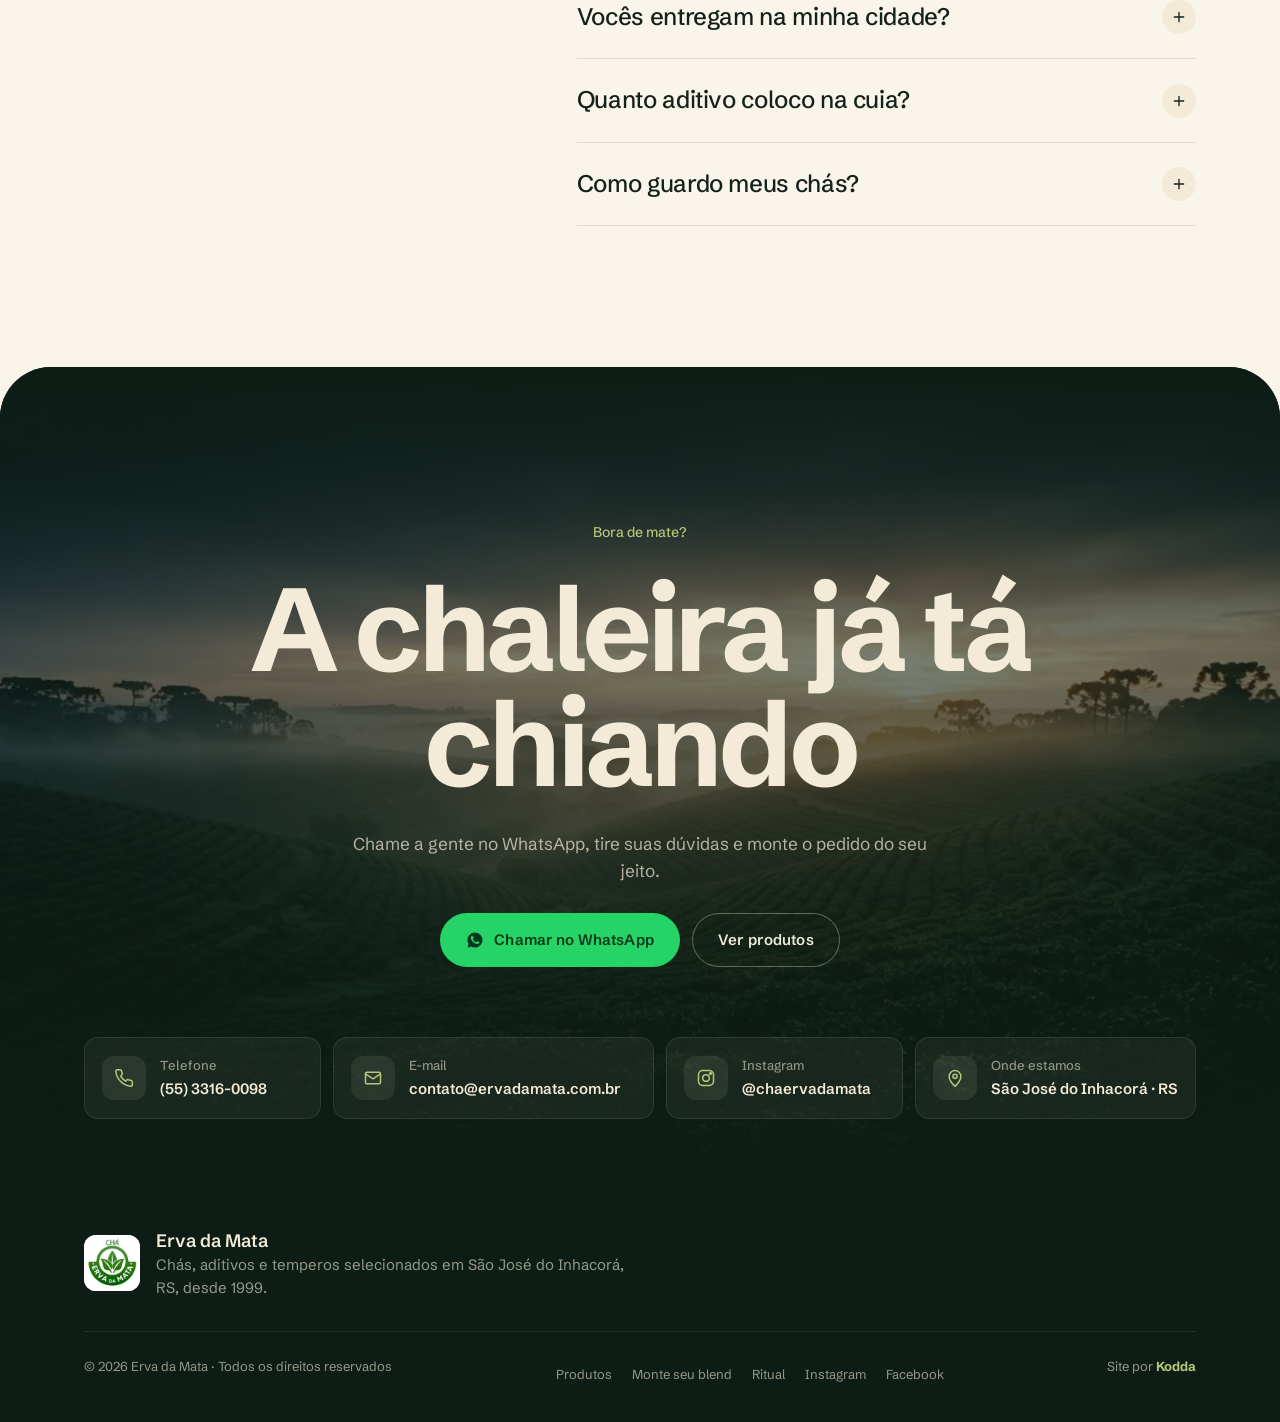
==== commit f8077ea4: "Filme do chimarrão no topo do site Sequência de 16 s em loop (cuia, erva, bomba, água, mate pronto) " ====
--- a/index.html
+++ b/index.html
@@ -757,7 +757,7 @@
 .cuia-frame::after{display:none}
 .cuia-img::before{background:linear-gradient(to top, rgba(13,29,21,.7), rgba(13,29,21,0) 40%)}
 .ready .cuia-img img{animation-duration:30s}
-.hero-pick{position:absolute;z-index:4;left:-2%;bottom:7%;display:flex;align-items:center;gap:12px;padding:8px 16px 8px 8px;border-radius:16px;background:var(--papel);color:var(--ink);text-align:left;box-shadow:0 24px 48px -24px rgba(0,0,0,.6);transition:transform .3s var(--ease)}
+.hero-pick{position:absolute;z-index:4;right:-6%;top:16%;display:flex;align-items:center;gap:12px;padding:8px 16px 8px 8px;border-radius:16px;background:var(--papel);color:var(--ink);text-align:left;box-shadow:0 24px 48px -24px rgba(0,0,0,.6);transition:transform .3s var(--ease)}
 .hero-pick:hover{transform:translateY(-2px)}
 .hero-pick img{width:72px;height:72px;object-fit:contain;border-radius:12px;background:var(--creme)}
 .hero-pick small{display:block;font-size:12px;color:var(--muted)}
@@ -789,12 +789,22 @@
 .foot-brand img{width:56px;height:56px;border-radius:12px;background:#fff;object-fit:contain}
 .foot-brand p{max-width:52ch;font-size:15px;line-height:1.5}
 .foot-brand b{display:block;color:var(--creme);font-size:18px;font-weight:600}
+/* filme do chimarrão no topo */
+.cuia-img video{position:absolute;inset:0;width:100%;height:100%;object-fit:cover;object-position:50% 62%;opacity:0;transition:opacity 1.4s var(--ease)}
+.ready .cuia-img video{opacity:1}
+.film-steps{position:absolute;z-index:3;left:0;right:0;bottom:18px;display:flex;justify-content:center;gap:6px;margin:0;padding:0 12px;list-style:none}
+.film-steps li{position:relative;padding:4px 0 10px;font-size:12px;font-weight:500;color:rgba(243,235,216,.45);transition:color .5s var(--ease);min-width:44px;text-align:center}
+.film-steps li::after{content:"";position:absolute;left:4px;right:4px;bottom:0;height:2px;border-radius:2px;background:rgba(243,235,216,.18)}
+.film-steps li i{position:absolute;left:4px;bottom:0;height:2px;border-radius:2px;background:var(--ouro);width:0}
+.film-steps li.on{color:var(--creme)}
+@media (prefers-reduced-motion:reduce){.film-steps{display:none}}
+@media (max-width:560px){.film-steps{gap:2px;padding:0 6px;bottom:12px}.film-steps li{min-width:0;flex:1;font-size:11px}}
 /* barra de filtros: faixa sólida que gruda no topo, sem ficar por cima das fotos */
 .toolbar{top:60px;padding:12px 0;margin-bottom:24px;background:var(--papel);box-shadow:0 0 0 100vmax var(--papel),0 1px 0 100vmax var(--line);clip-path:inset(0 -100vmax -1px);transition:top .6s var(--ease)}
 body:has(.header.hide) .toolbar{top:0}
 .filters{background:var(--linho)}
 @media (max-width:699px){.toolbar{flex-wrap:nowrap;gap:8px}.filters{flex:1;min-width:0}.sort{font-size:0;gap:0}.sort select{font-size:14px;padding-left:12px;max-width:128px}}
-@media (max-width:899px){.hero-pick{left:0;bottom:2%}.hero-pick img{width:56px;height:56px}}
+@media (max-width:899px){.hero-pick{right:0;top:8%}.hero-pick img{width:56px;height:56px}}
 </style>
 </head>
 <body>
@@ -878,7 +888,13 @@
       <figure class="cuia-photo" id="cuiaPhoto">
         <span class="cuia-frame"></span>
         <div class="cuia-img">
-          <img src="assets/img/hero-cuia-900.webp" srcset="assets/img/hero-cuia-560.webp 560w, assets/img/hero-cuia-900.webp 900w" sizes="(min-width:900px) 380px, 66vw" width="900" height="1117" alt="Cuia de chimarrão com erva-mate e bomba de prata sobre mesa de madeira rústica" fetchpriority="high" decoding="async" onerror="this.closest('.scene').classList.add('noimg')">
+          <video id="heroFilm" autoplay muted loop playsinline preload="auto" poster="assets/video/chimarrao-poster.webp" aria-label="Chimarrão sendo preparado: a erva cai na cuia, a bomba entra, a água quente e o mate pronto">
+            <source src="assets/video/chimarrao.webm" type="video/webm">
+            <source src="assets/video/chimarrao.mp4" type="video/mp4">
+          </video>
+          <ol class="film-steps" id="filmSteps" aria-hidden="true">
+            <li>Cuia</li><li>Erva</li><li>Bomba</li><li>Água</li><li>Mate</li>
+          </ol>
         </div>
       </figure>
       <button class="hero-pick" type="button" id="heroPick" aria-label="Ver Anis Estrelado 10g">
@@ -1930,6 +1946,21 @@
    ========================================================= */
 $('#year').textContent = new Date().getFullYear();
 $('#heroPick').addEventListener('click', () => openQuick('anis-10'));
+/* filme do topo: legenda acompanha cada etapa (5 planos de 3,2 s) */
+(() => {
+  const v = $('#heroFilm'), steps = $$('#filmSteps li'); if (!v) return;
+  steps.forEach(li => li.insertAdjacentHTML('beforeend', '<i></i>'));
+  if (reduce) { v.removeAttribute('autoplay'); v.pause(); return; }
+  const SH = 3.2;
+  (function tick() {
+    const t = v.currentTime % 16, k = Math.min(4, Math.floor(t / SH)), p = (t - k * SH) / SH;
+    steps.forEach((li, i) => { li.classList.toggle('on', i === k); $('i', li).style.width = i < k ? 'calc(100% - 8px)' : i === k ? `calc((100% - 8px) * ${p.toFixed(3)})` : '0'; });
+    requestAnimationFrame(tick);
+  })();
+  // pausa fora da tela para poupar bateria
+  new IntersectionObserver(([e]) => { if (e.isIntersecting) v.play().catch(() => {}); else v.pause(); }).observe(v);
+})();
+
 $('#statCount').dataset.count = PRODUCTS.length;
 $$('.cat[data-filter]').forEach(a => a.addEventListener('click', () => { const b = $(`.filter[data-f="${a.dataset.filter}"]`); if (b) setTimeout(() => b.click(), 450); }));
 renderCart(); renderLab(); movePill(); onScroll();
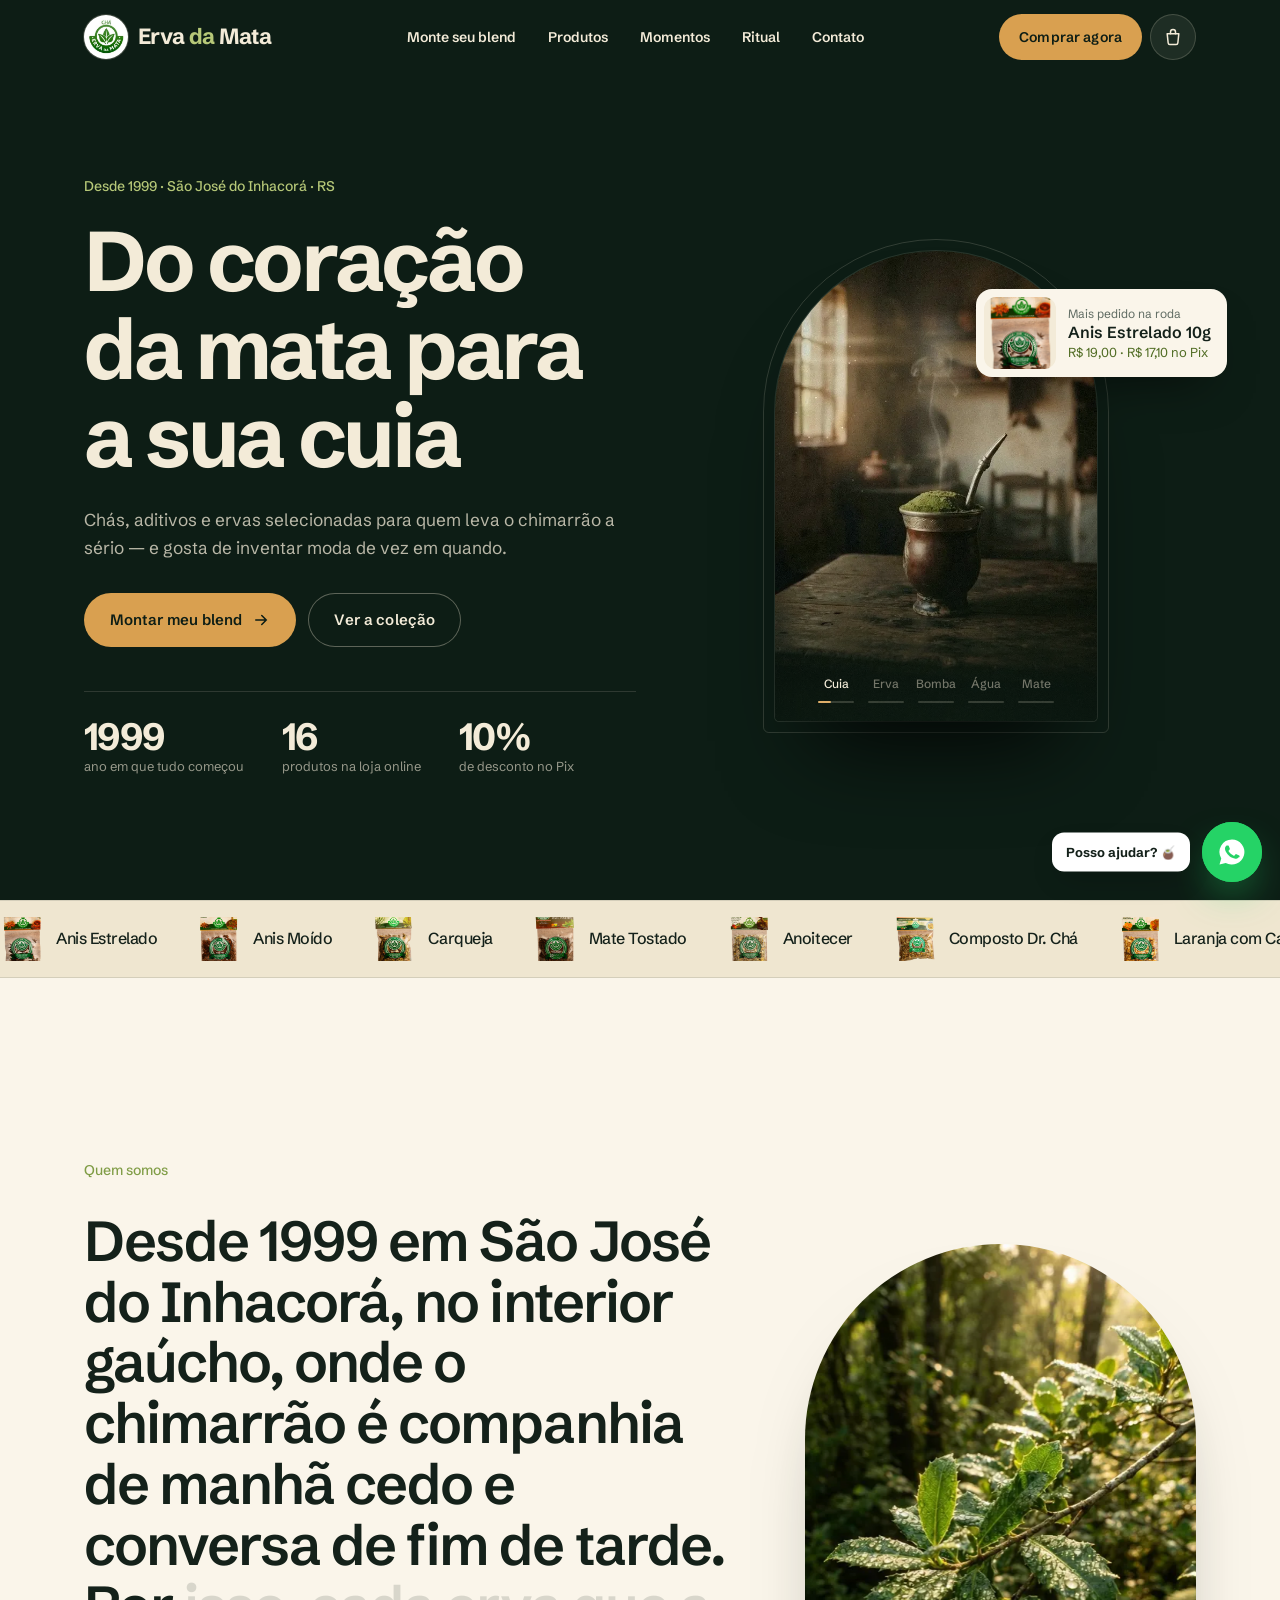
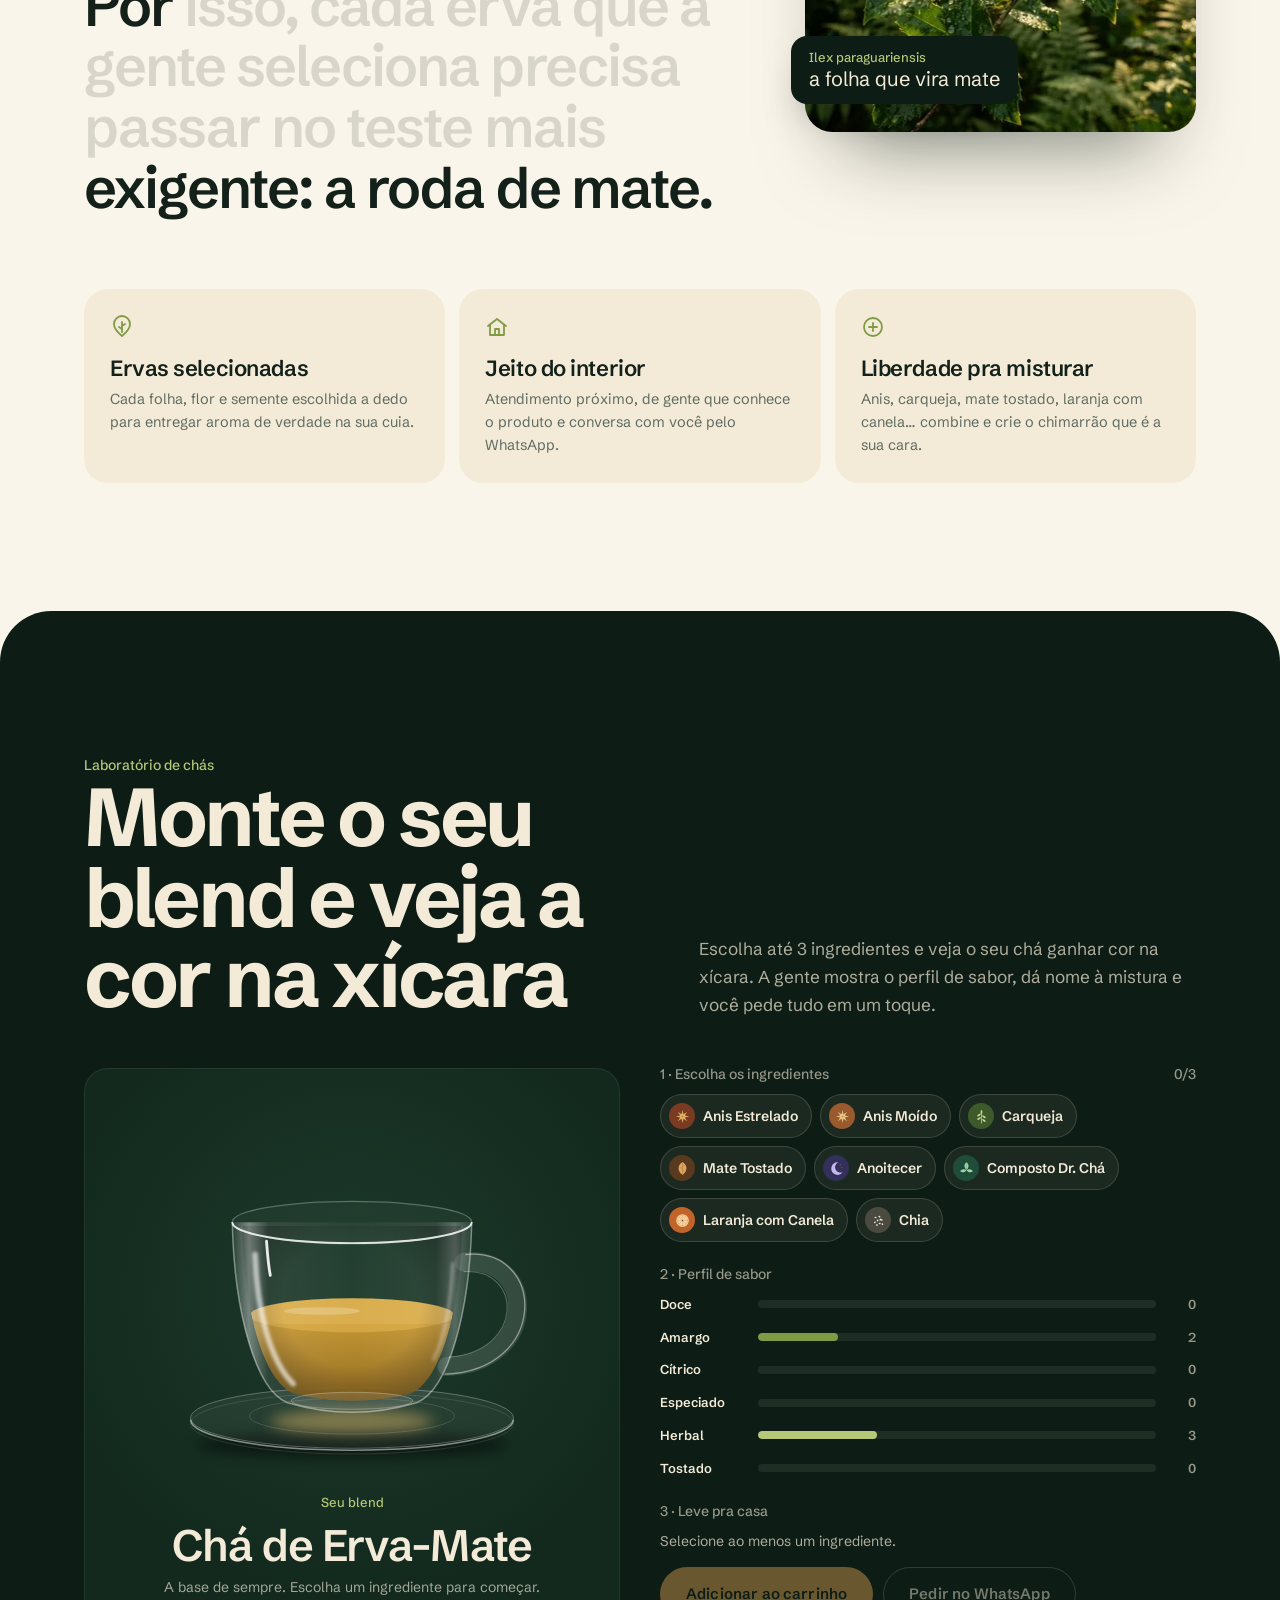
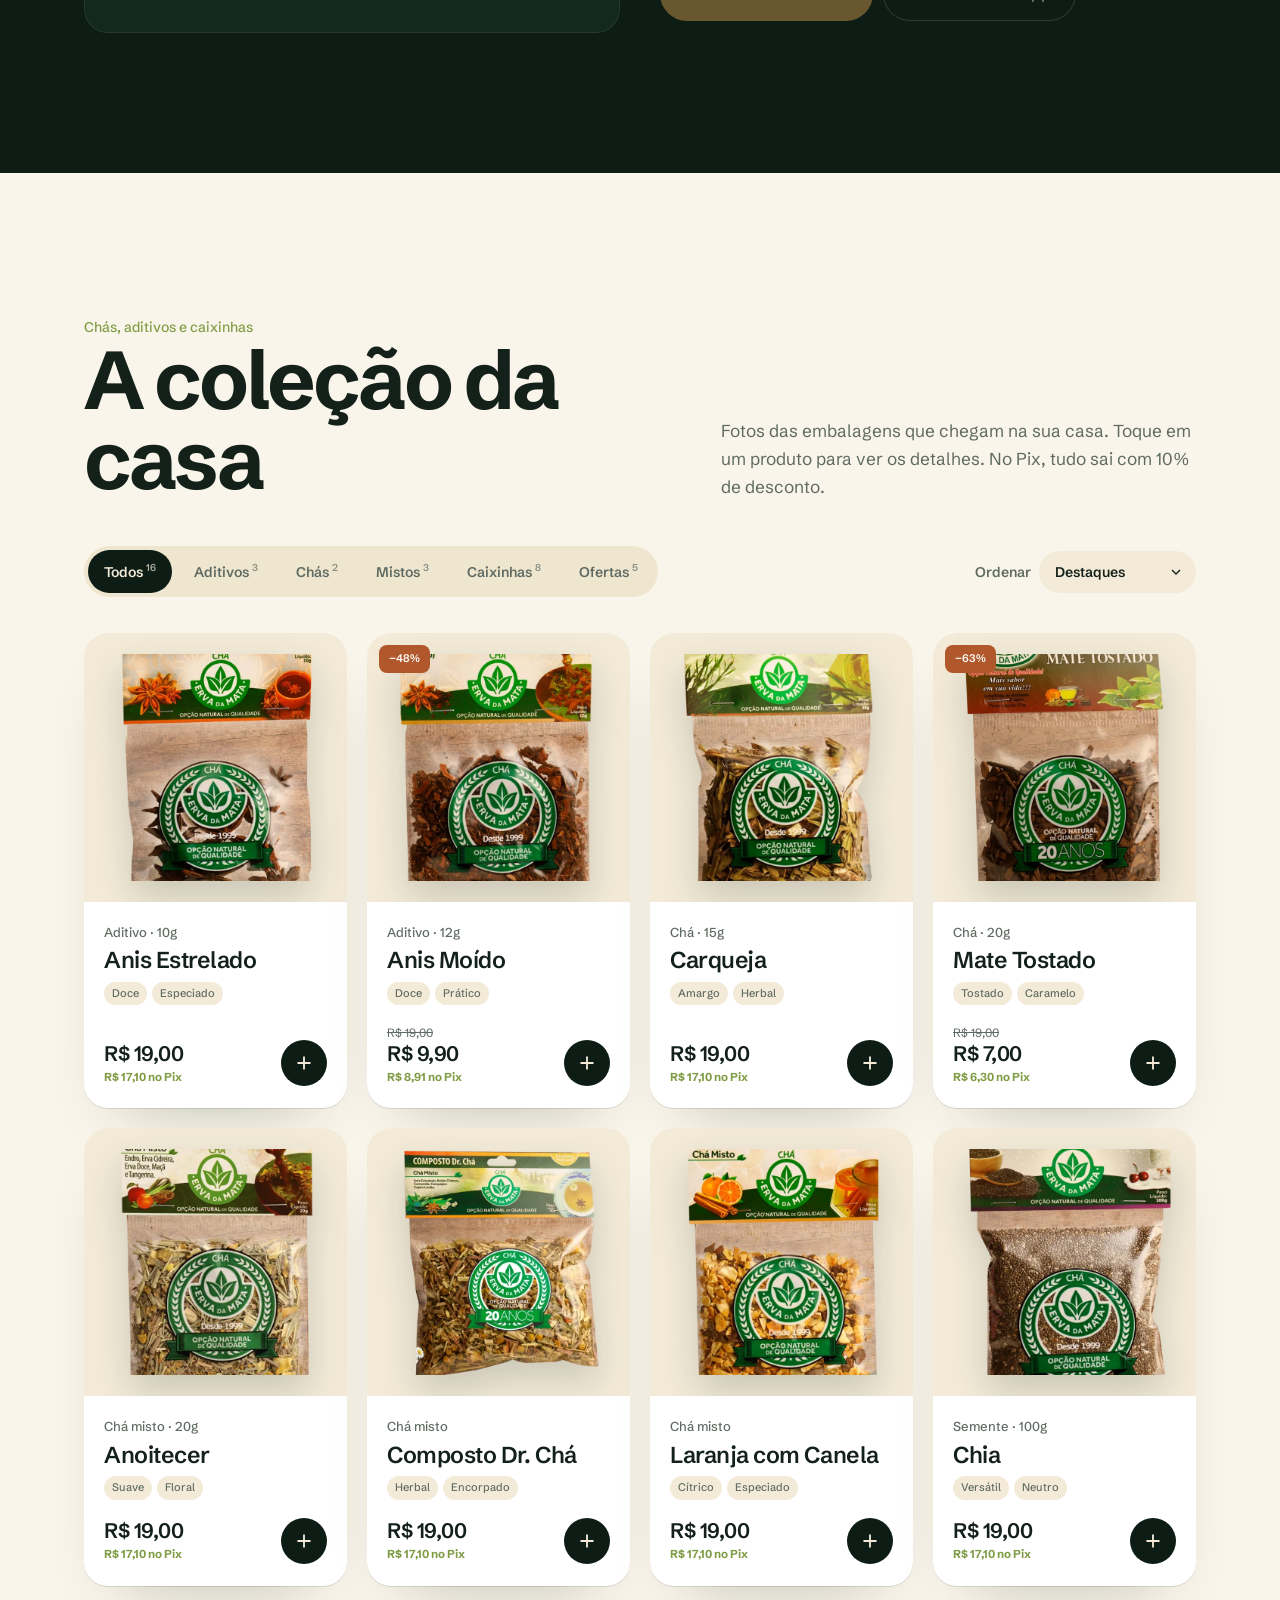
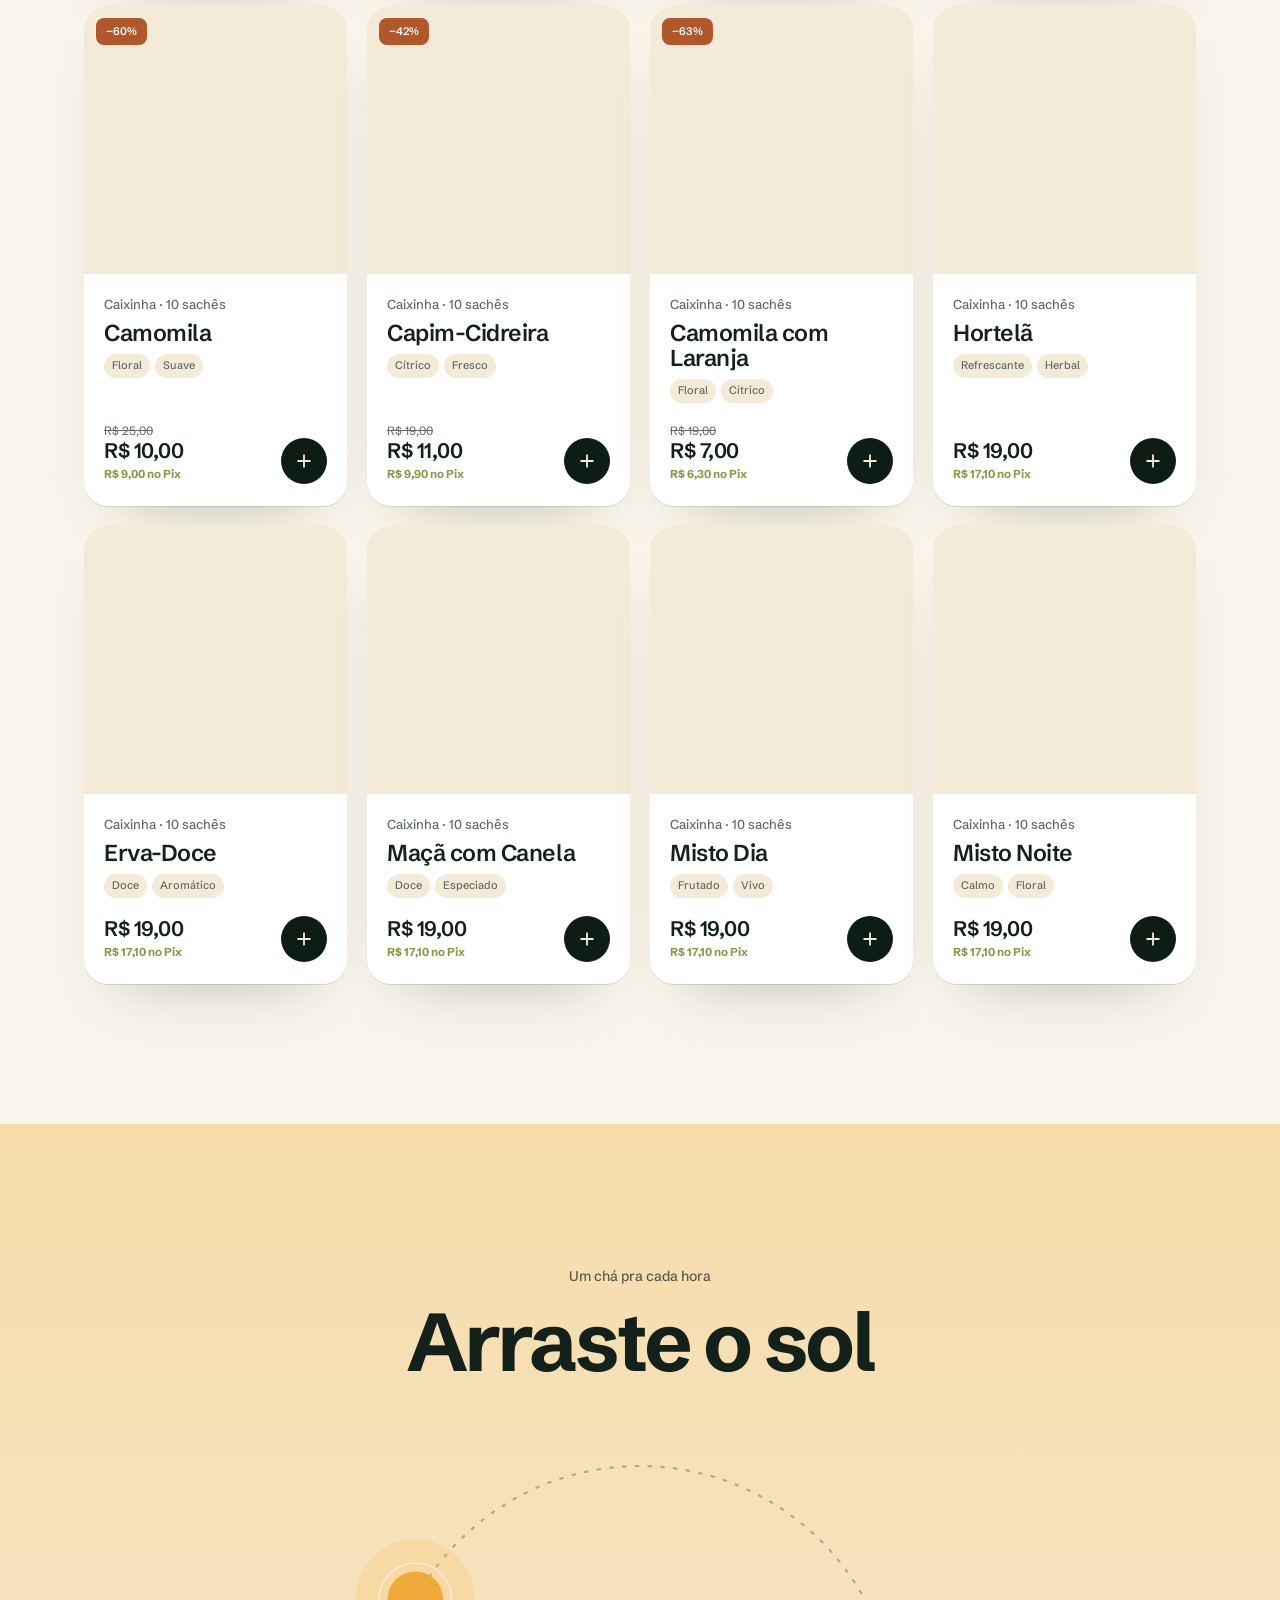
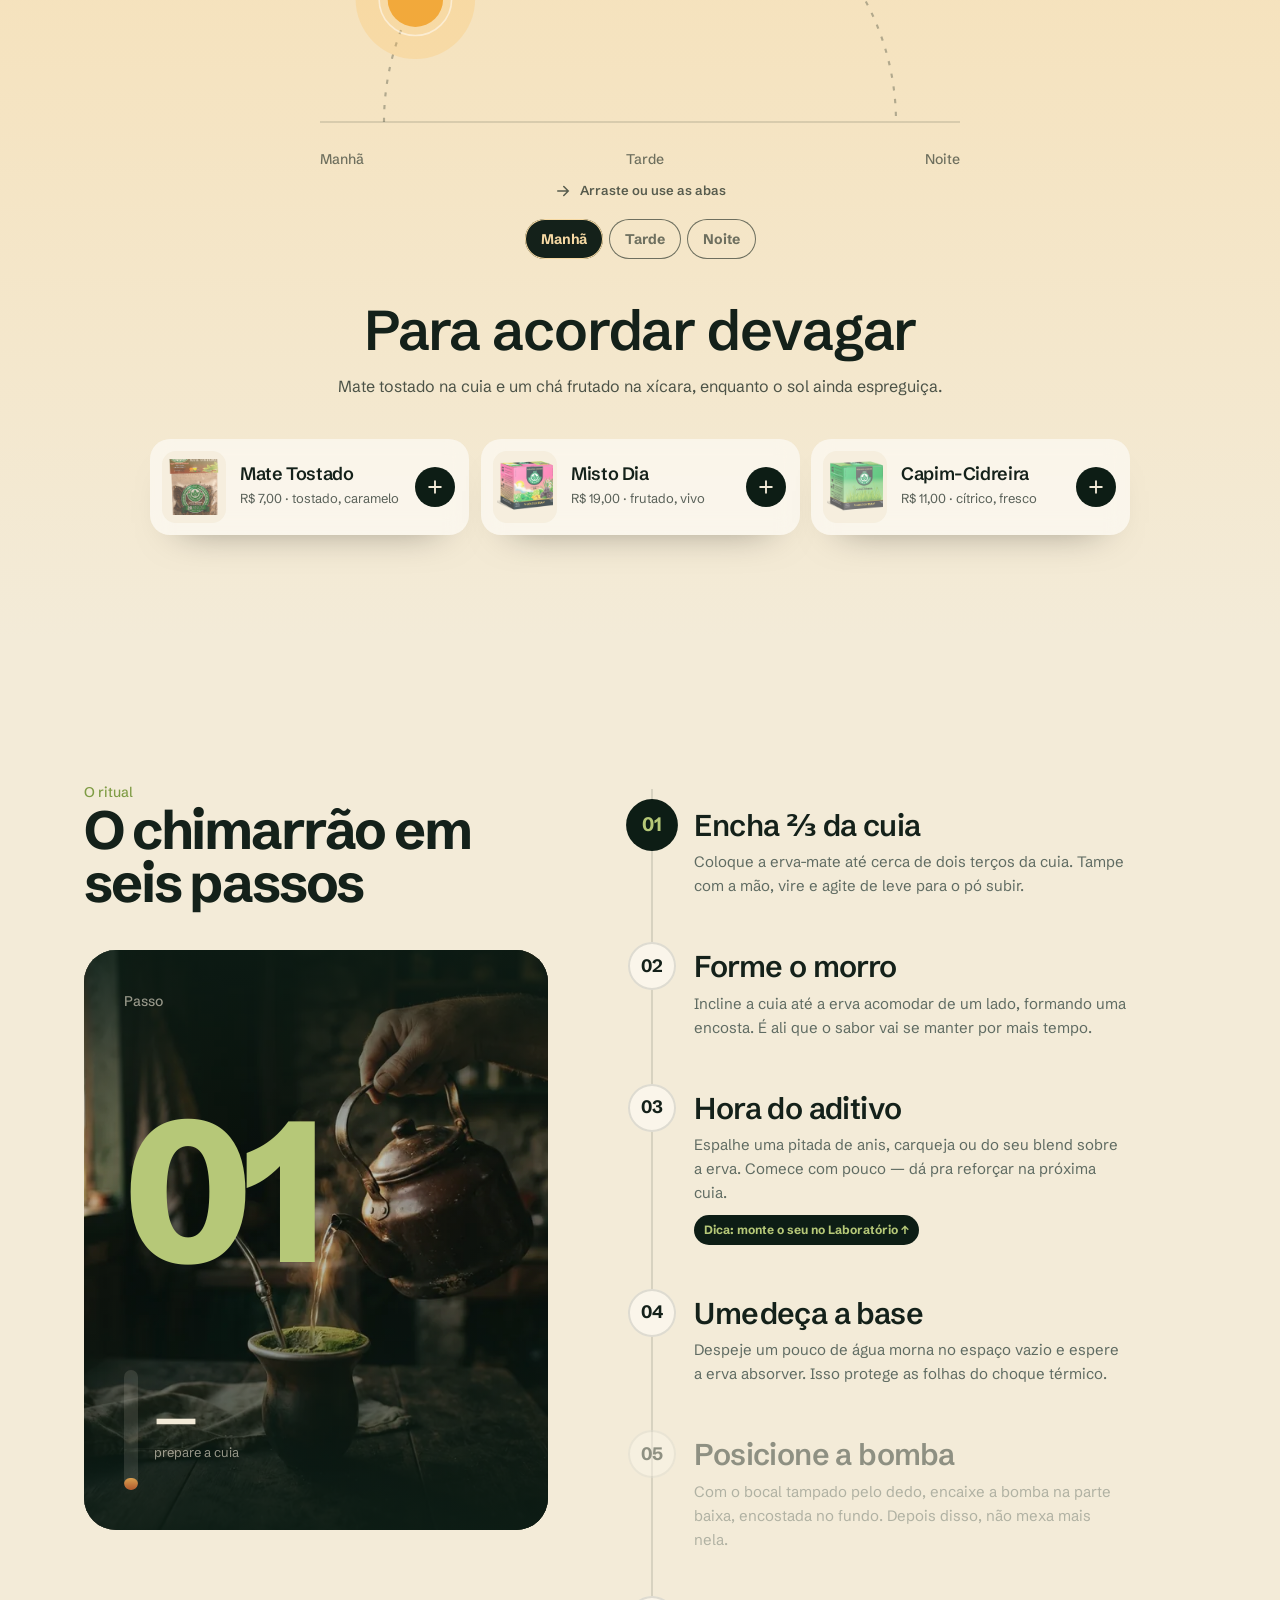
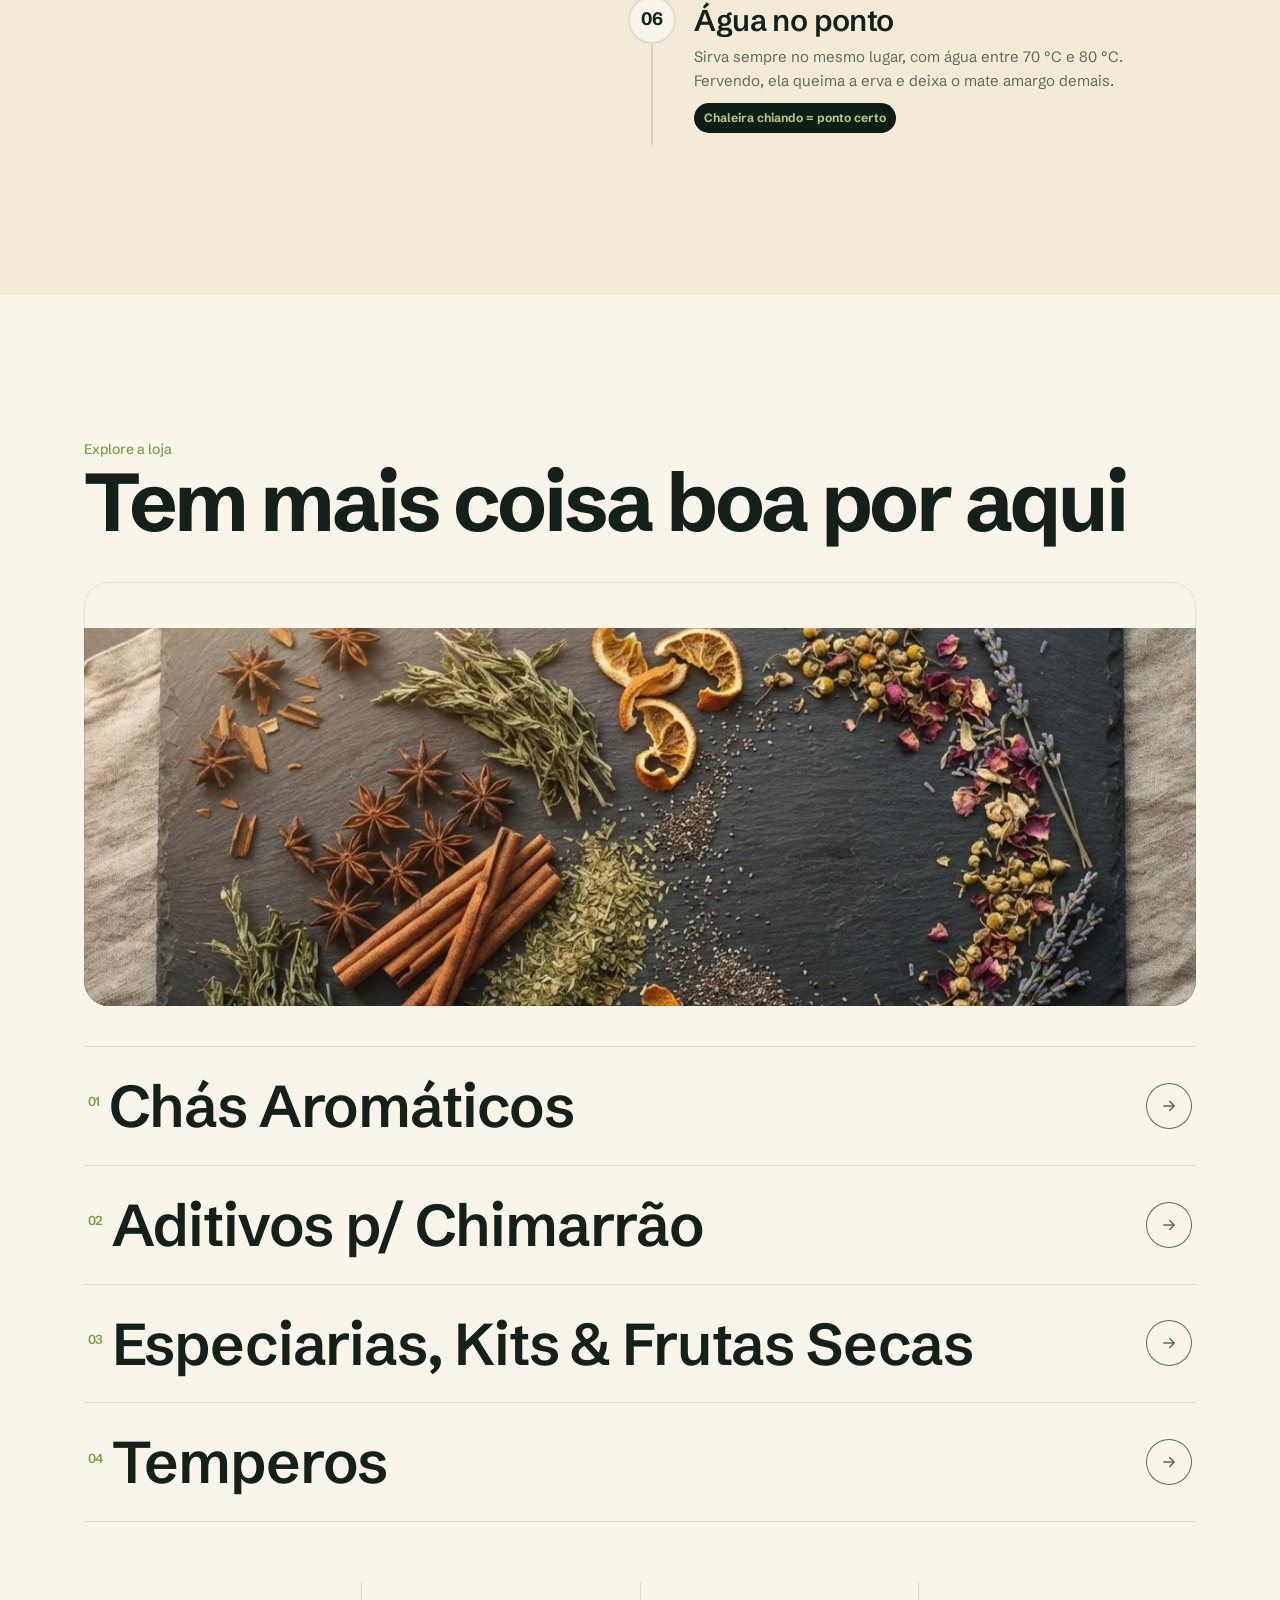
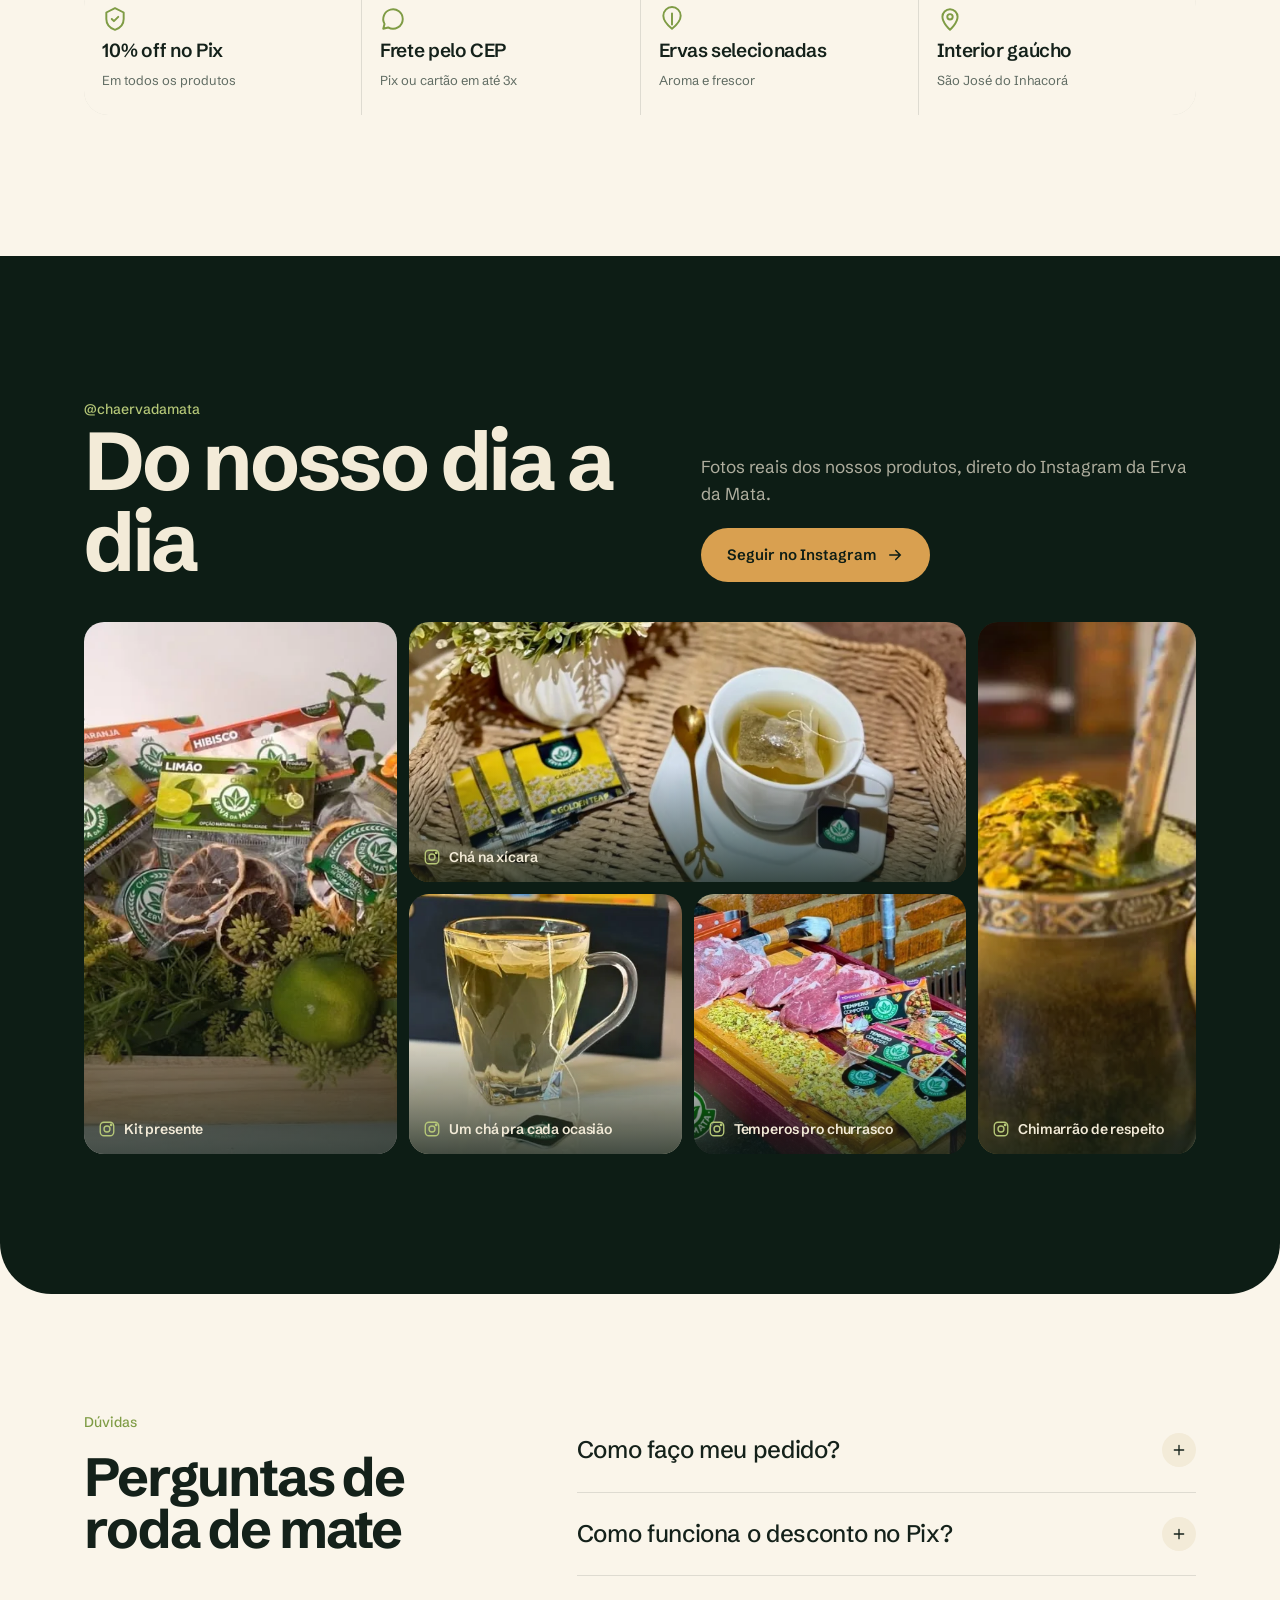
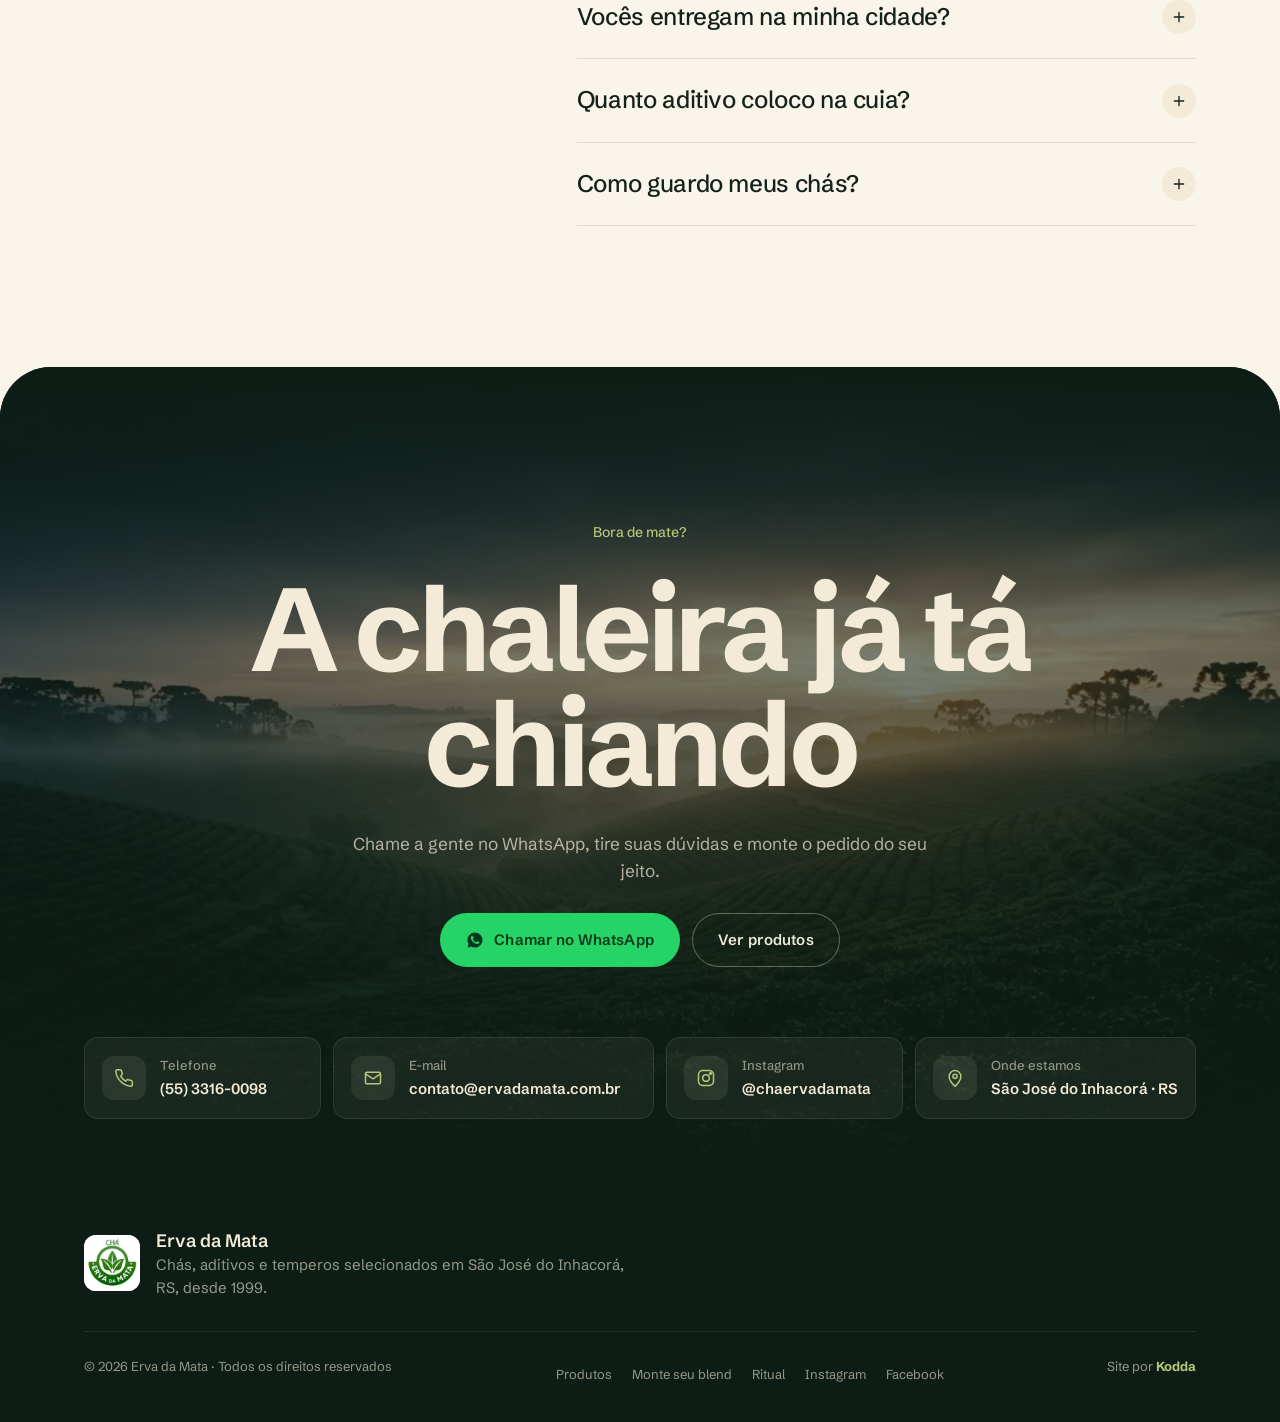
==== commit 0571ddf5: "Filme do chimarrão em plano contínuo, sem cortes Cada etapa entra aos poucos na direção da ação (erv" ====
--- a/index.html
+++ b/index.html
@@ -889,7 +889,6 @@
         <span class="cuia-frame"></span>
         <div class="cuia-img">
           <video id="heroFilm" autoplay muted loop playsinline preload="auto" poster="assets/video/chimarrao-poster.webp" aria-label="Chimarrão sendo preparado: a erva cai na cuia, a bomba entra, a água quente e o mate pronto">
-            <source src="assets/video/chimarrao.webm" type="video/webm">
             <source src="assets/video/chimarrao.mp4" type="video/mp4">
           </video>
           <ol class="film-steps" id="filmSteps" aria-hidden="true">
@@ -1946,14 +1945,14 @@
    ========================================================= */
 $('#year').textContent = new Date().getFullYear();
 $('#heroPick').addEventListener('click', () => openQuick('anis-10'));
-/* filme do topo: legenda acompanha cada etapa (5 planos de 3,2 s) */
+/* filme do topo (plano contínuo de 20 s): legenda acompanha cada etapa */
 (() => {
   const v = $('#heroFilm'), steps = $$('#filmSteps li'); if (!v) return;
   steps.forEach(li => li.insertAdjacentHTML('beforeend', '<i></i>'));
   if (reduce) { v.removeAttribute('autoplay'); v.pause(); return; }
-  const SH = 3.2;
+  const SH = 4, LEAD = 1.4;   // cada etapa dura 4 s; a legenda vira no meio da transição
   (function tick() {
-    const t = v.currentTime % 16, k = Math.min(4, Math.floor(t / SH)), p = (t - k * SH) / SH;
+    const t = (v.currentTime + LEAD) % 20, k = Math.min(4, Math.floor(t / SH)), p = (t - k * SH) / SH;
     steps.forEach((li, i) => { li.classList.toggle('on', i === k); $('i', li).style.width = i < k ? 'calc(100% - 8px)' : i === k ? `calc((100% - 8px) * ${p.toFixed(3)})` : '0'; });
     requestAnimationFrame(tick);
   })();
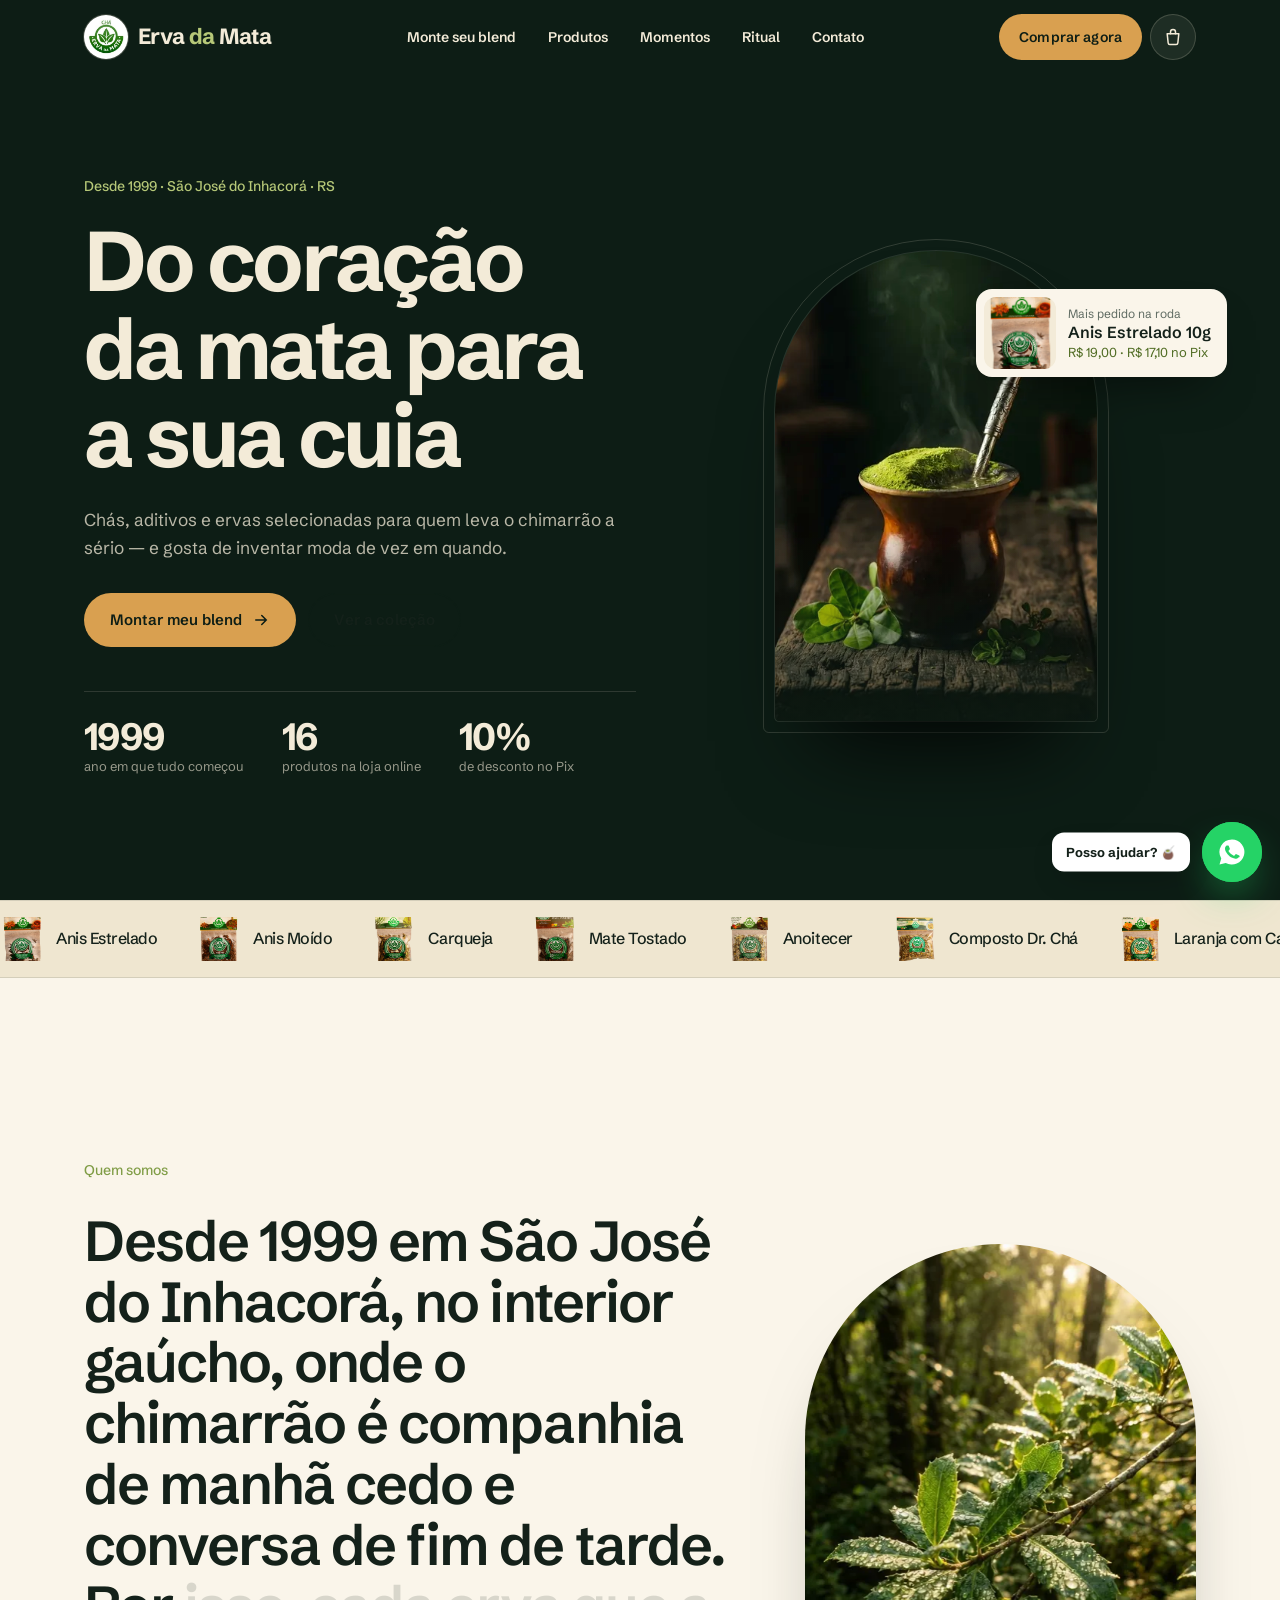
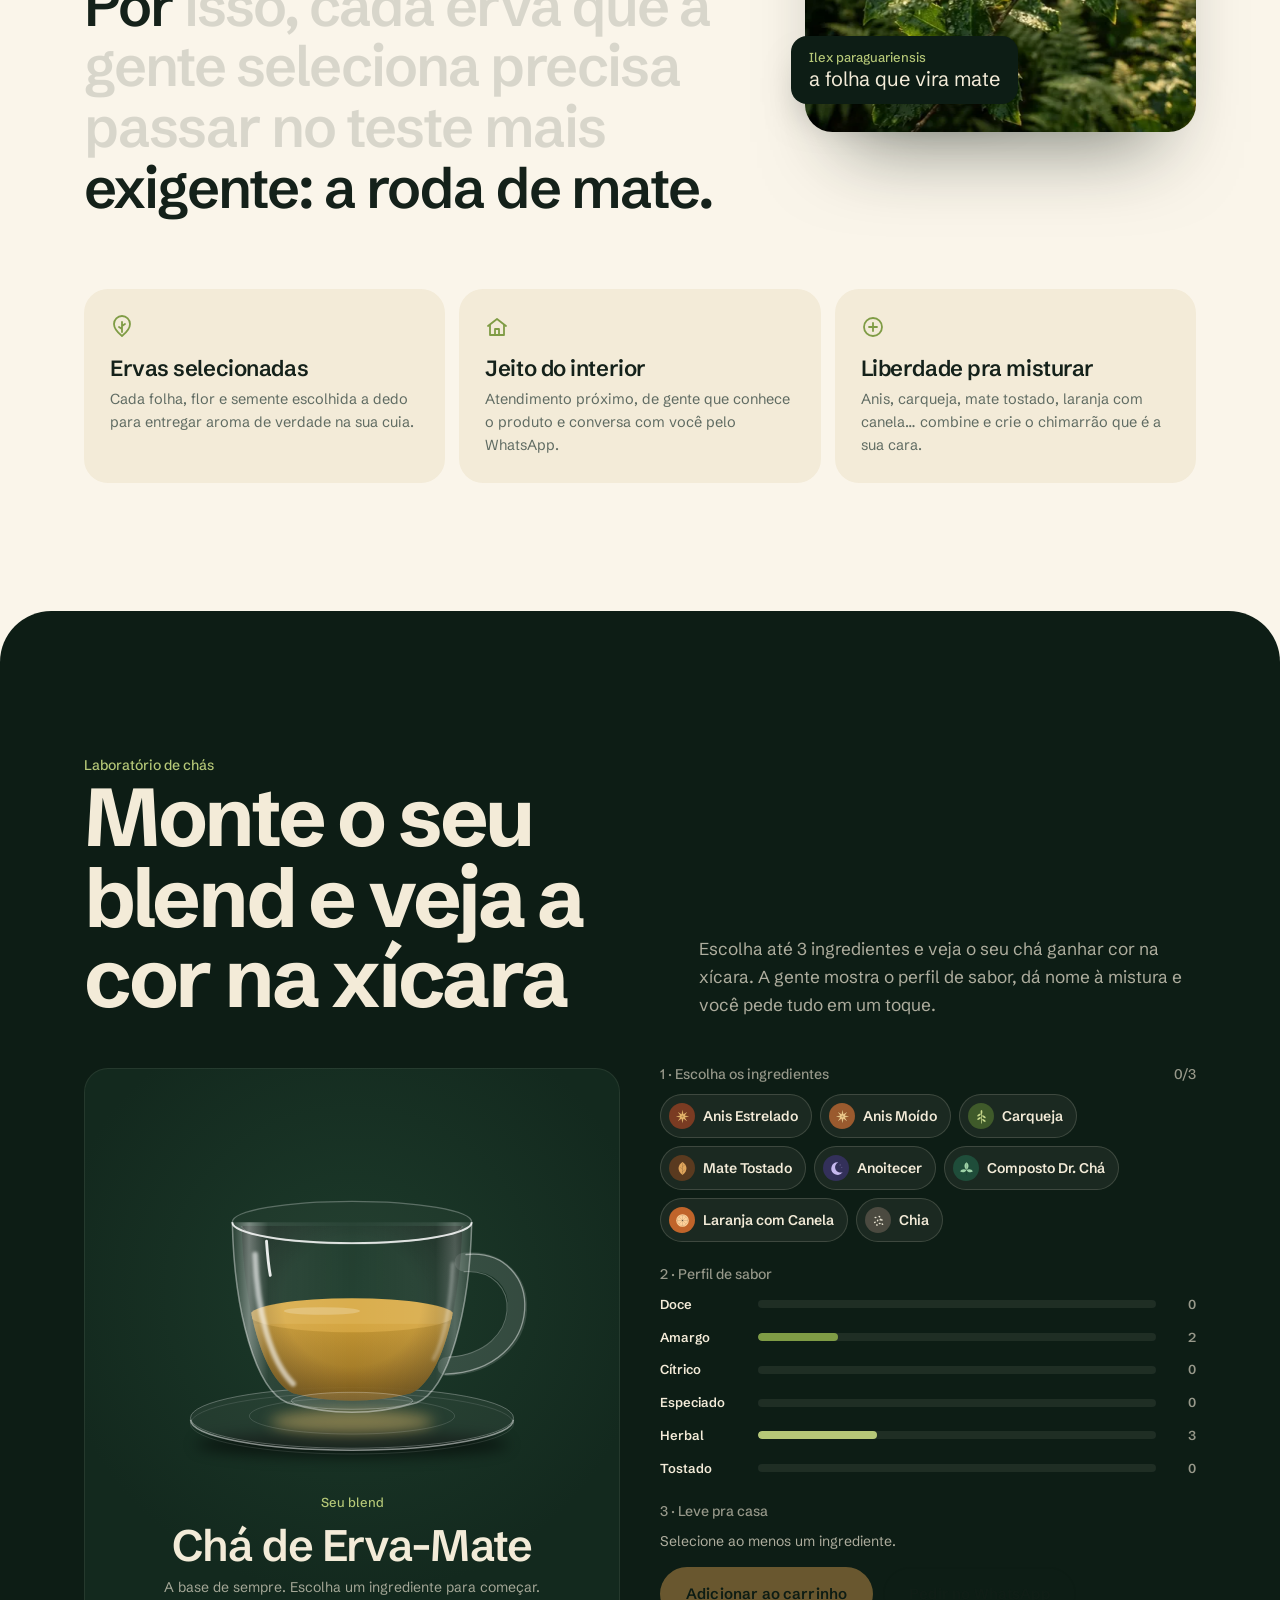
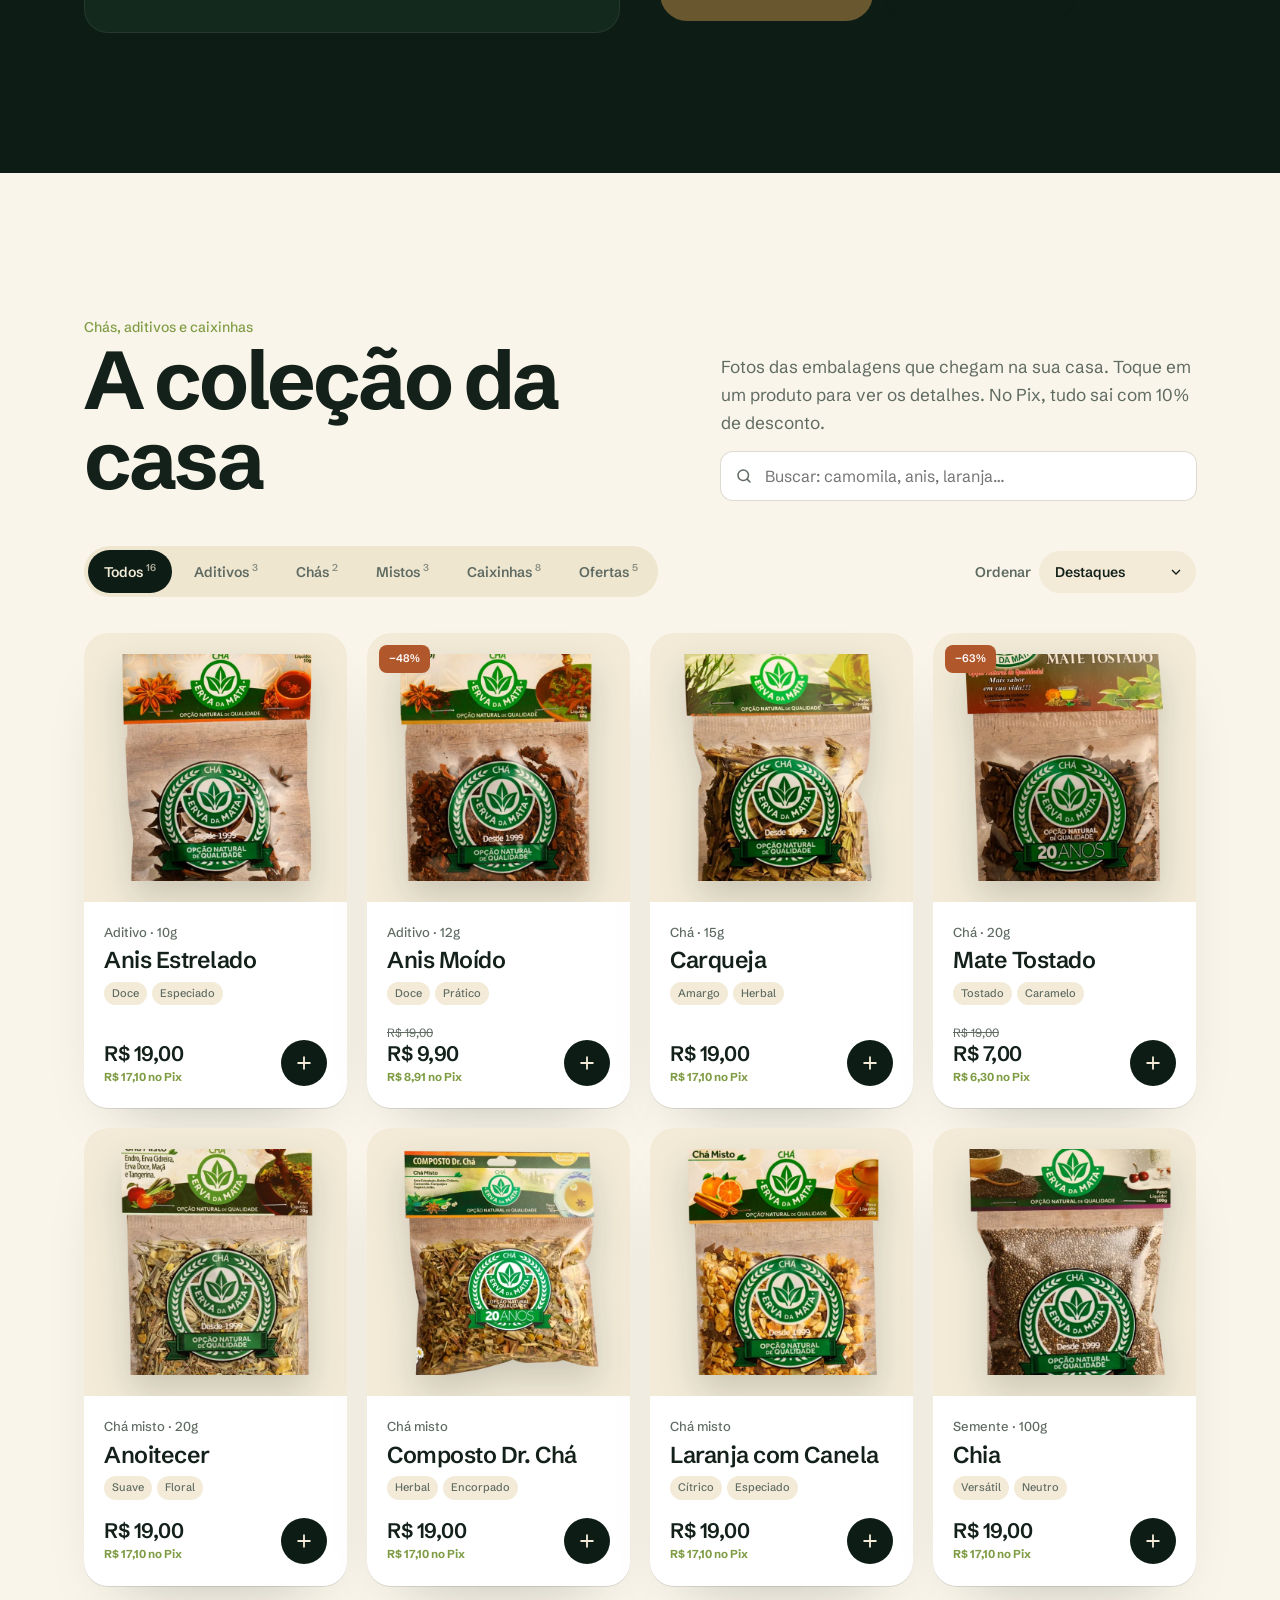
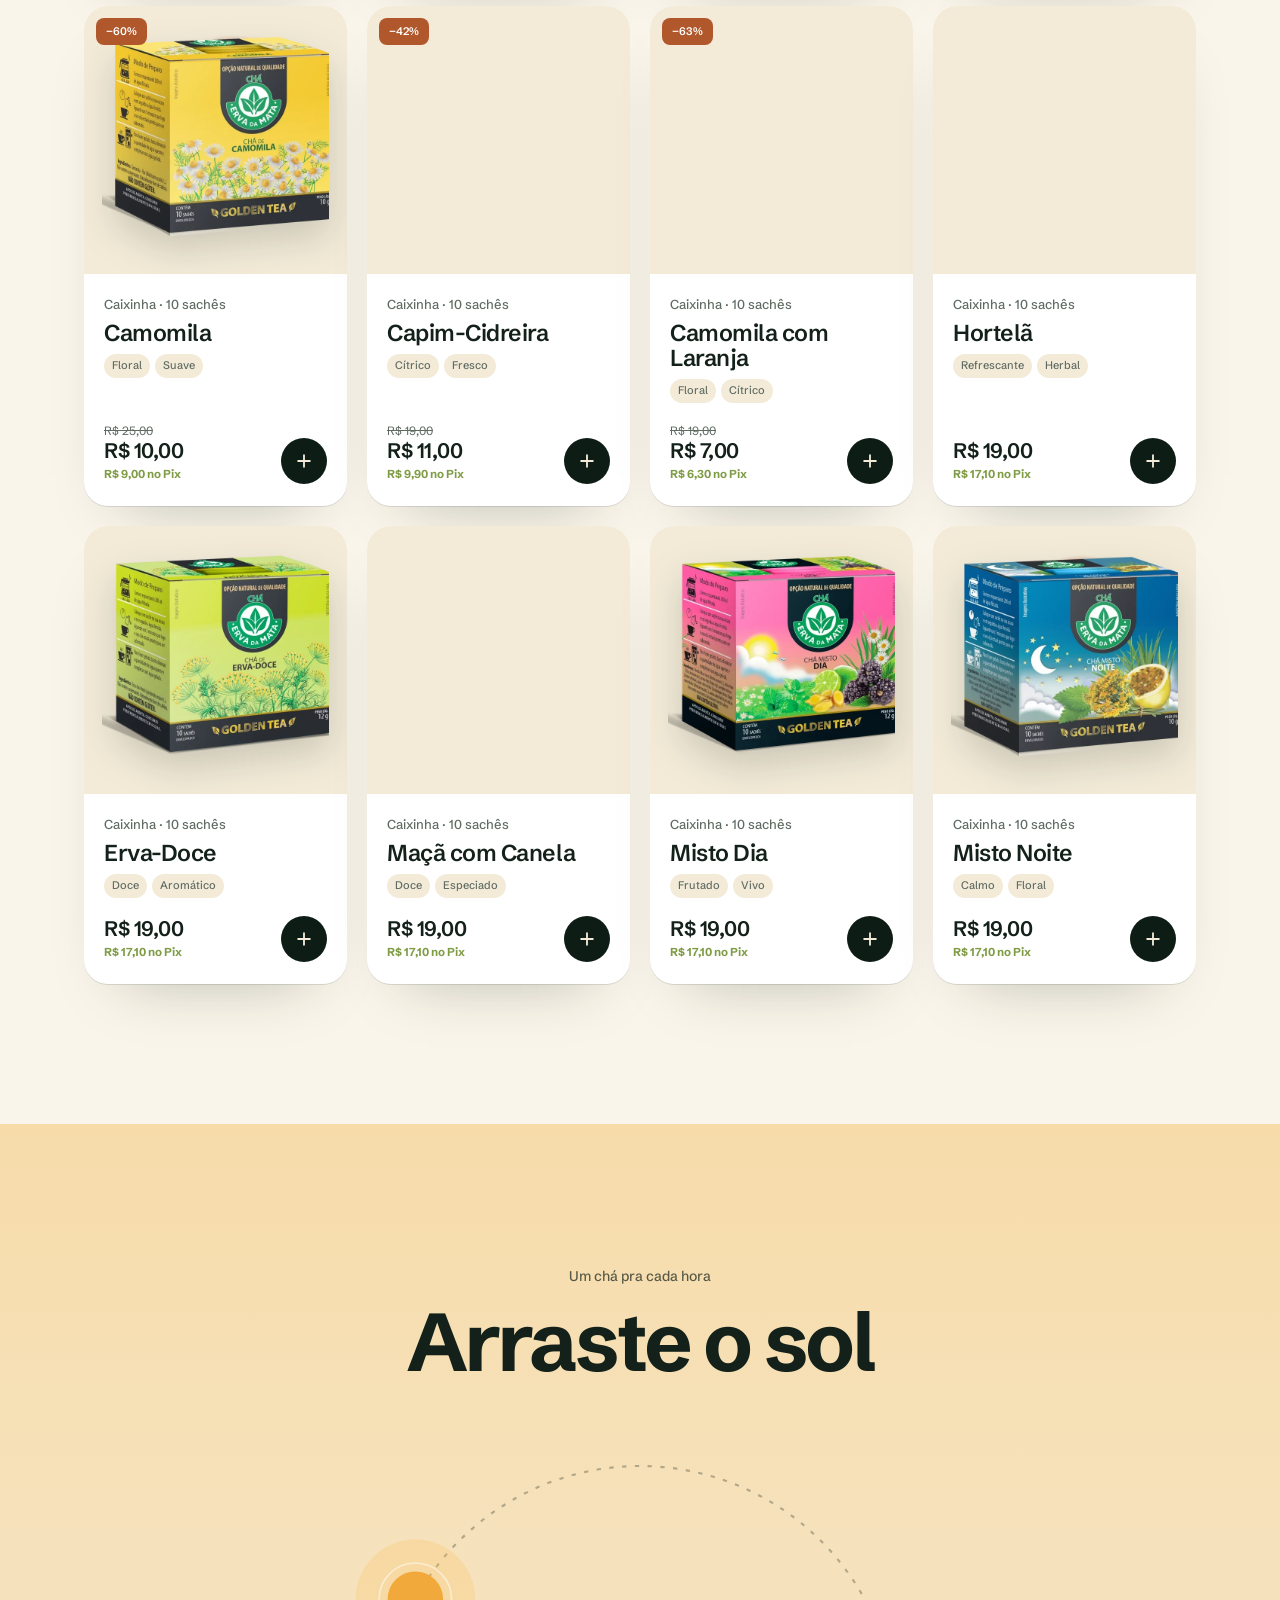
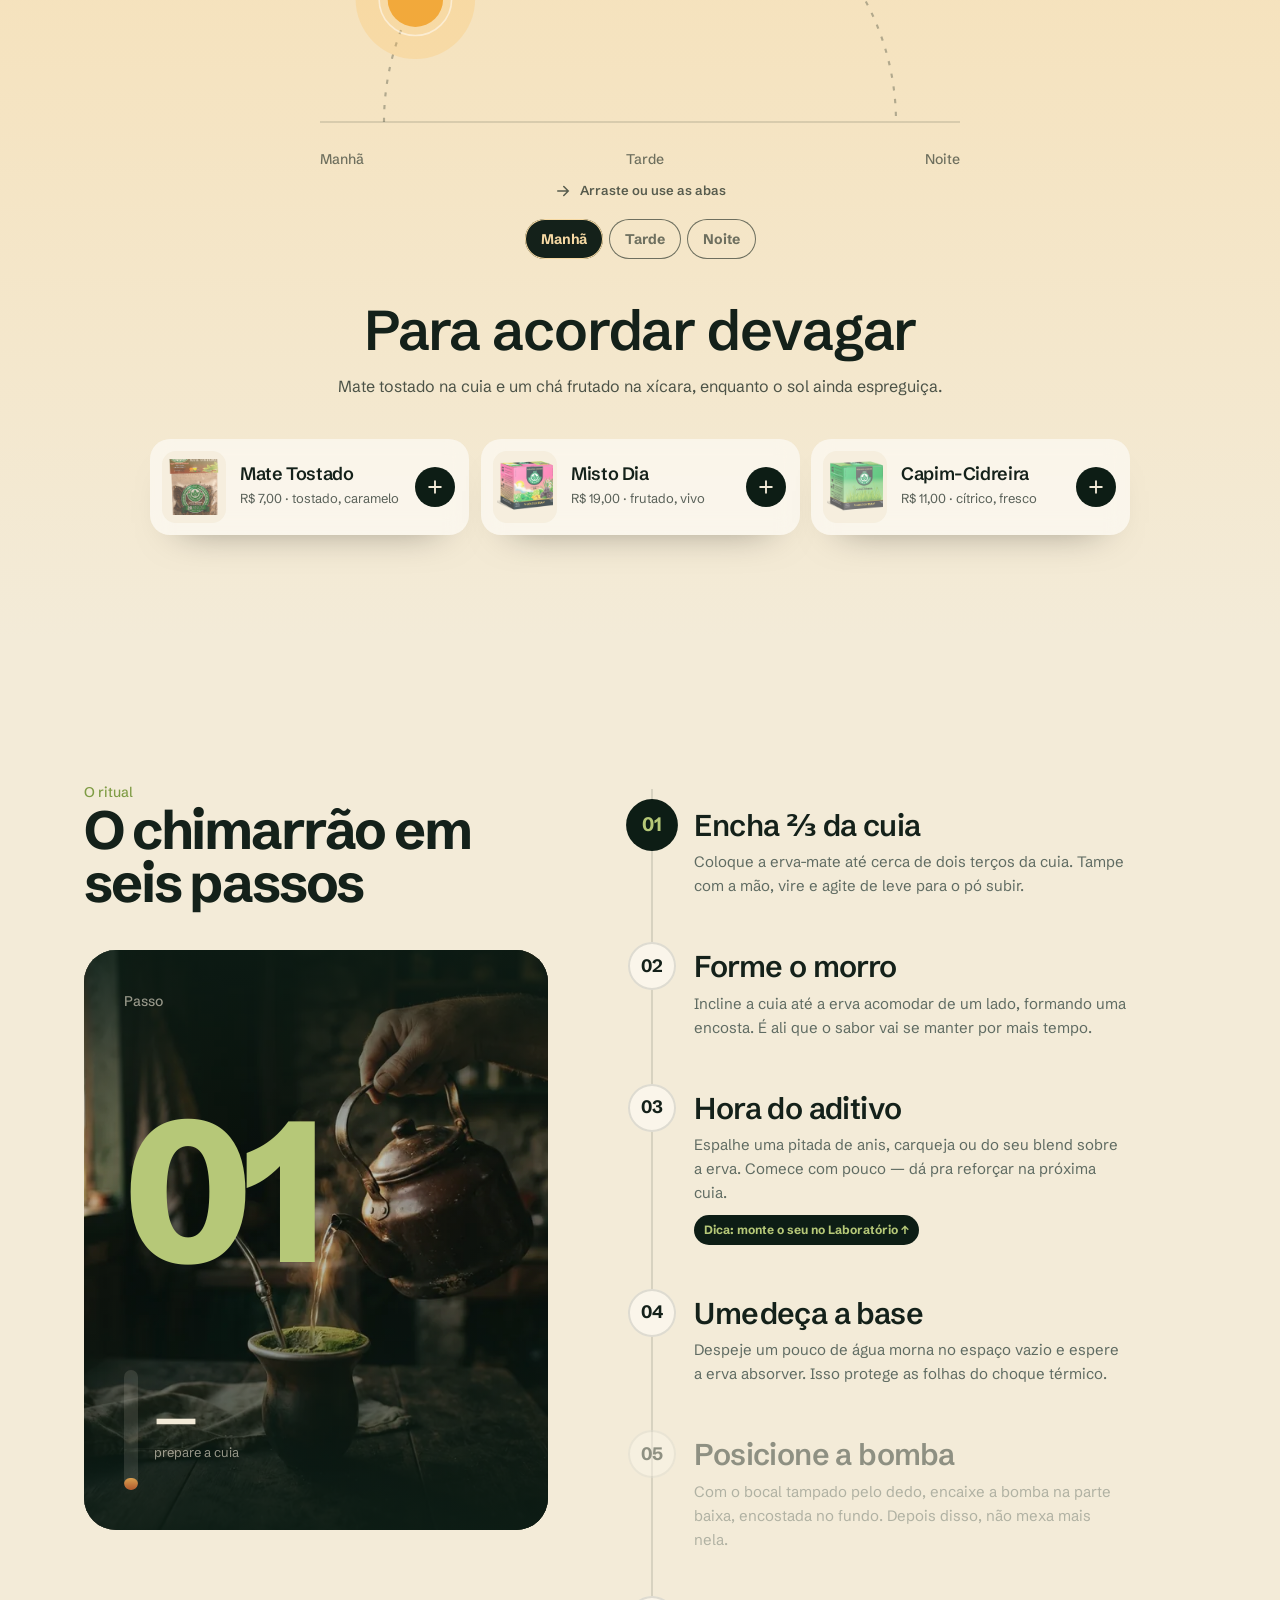
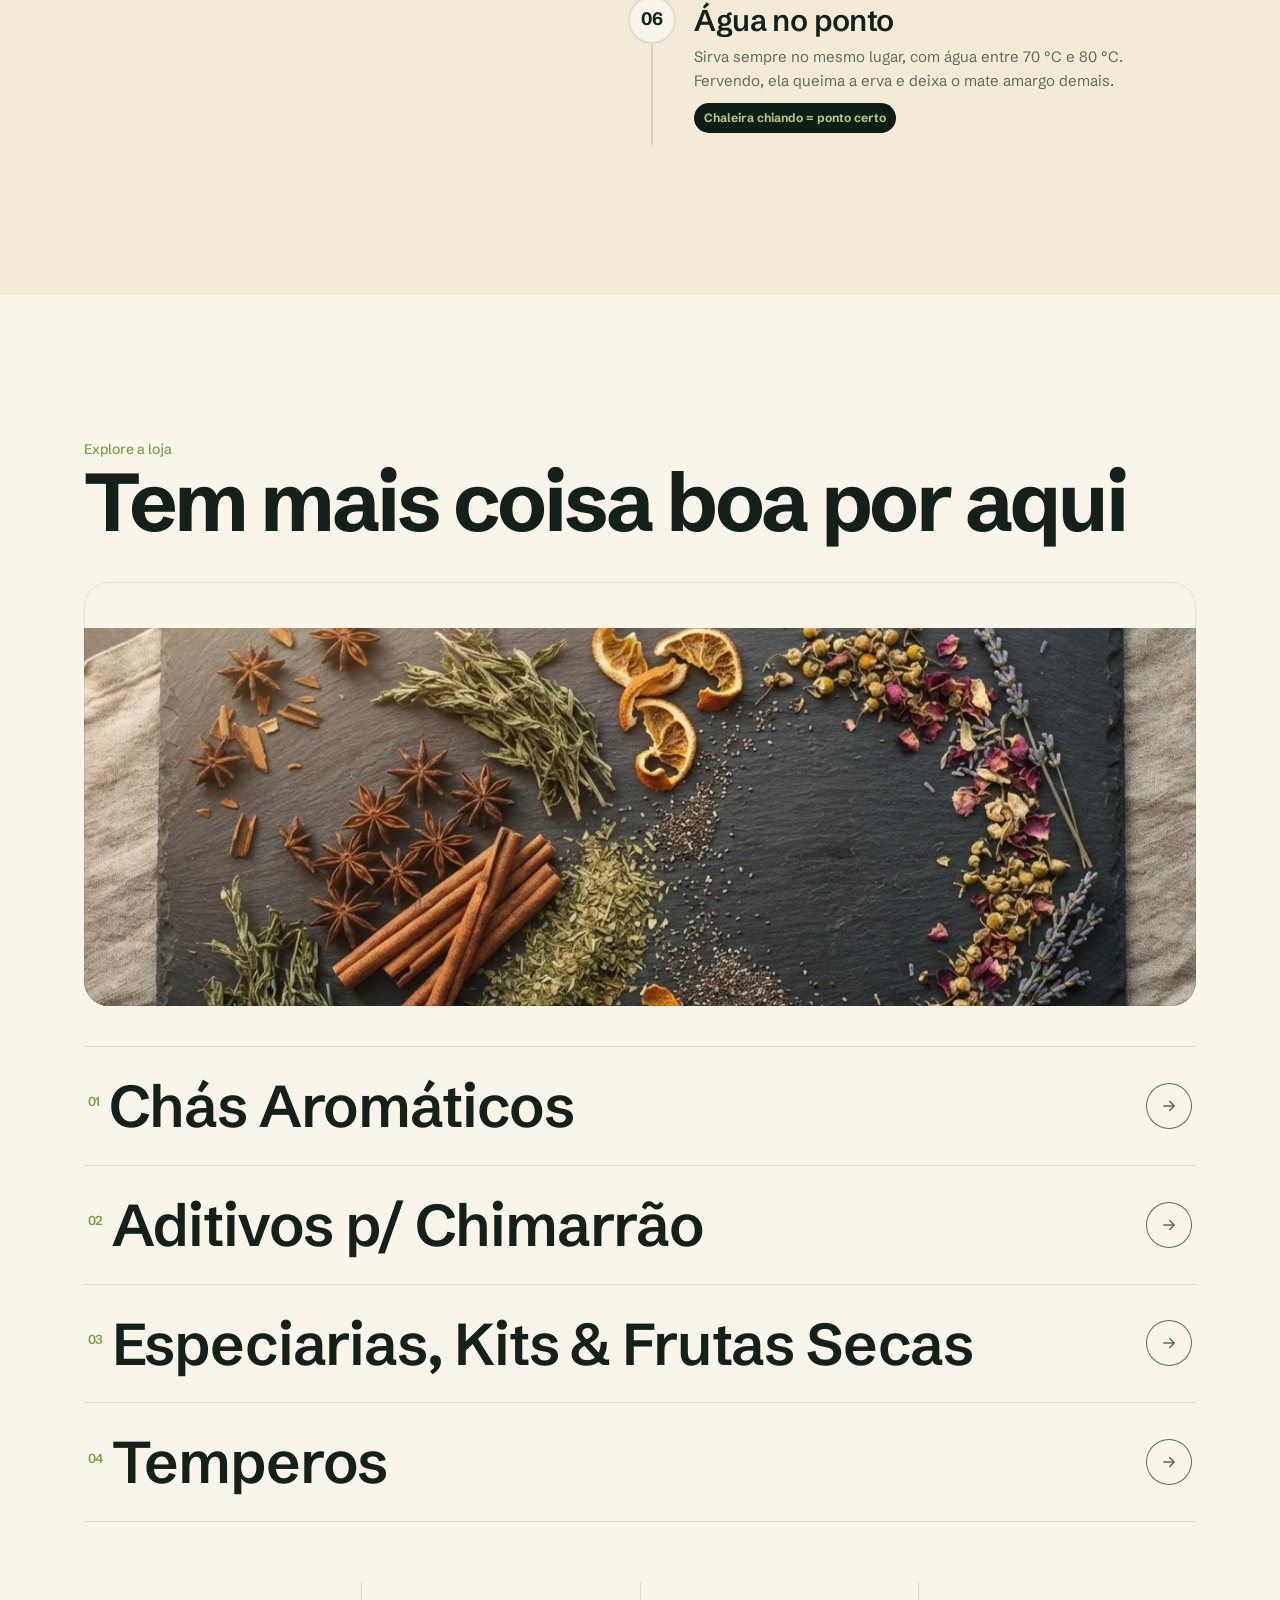
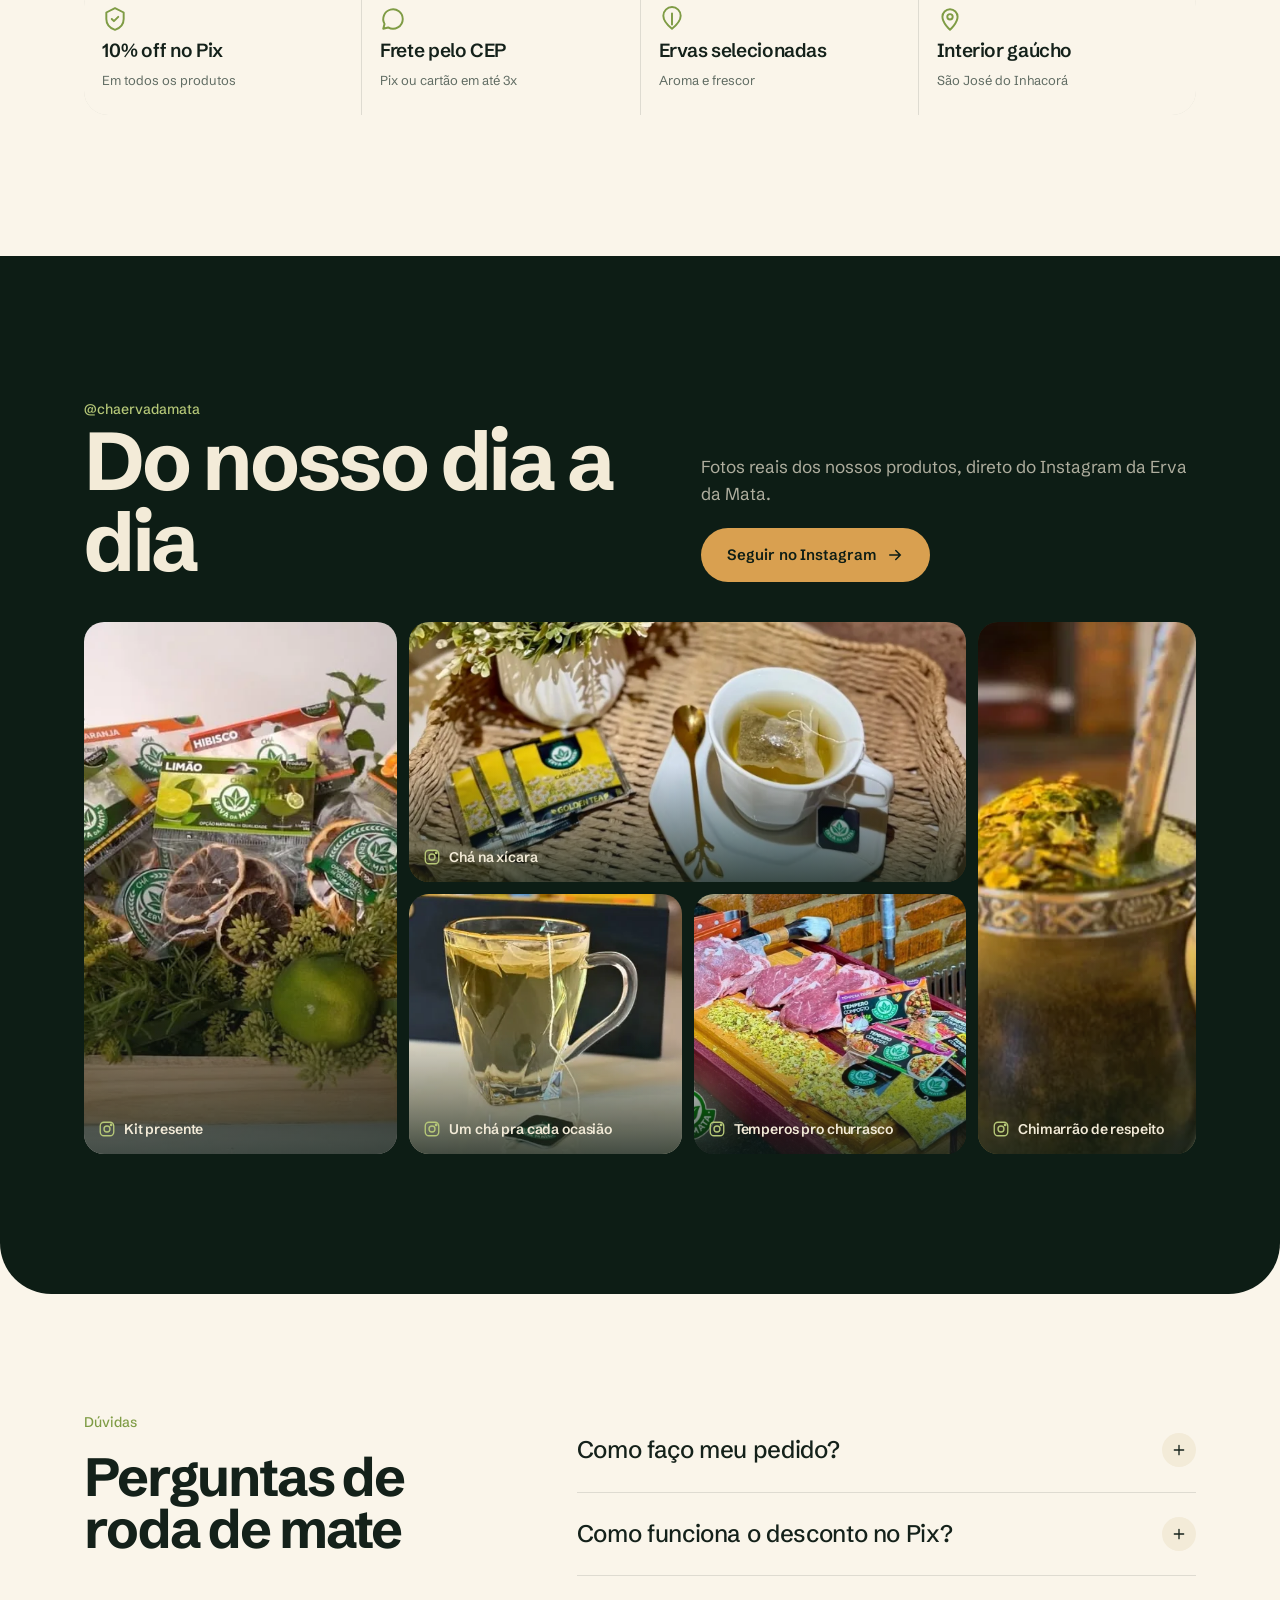
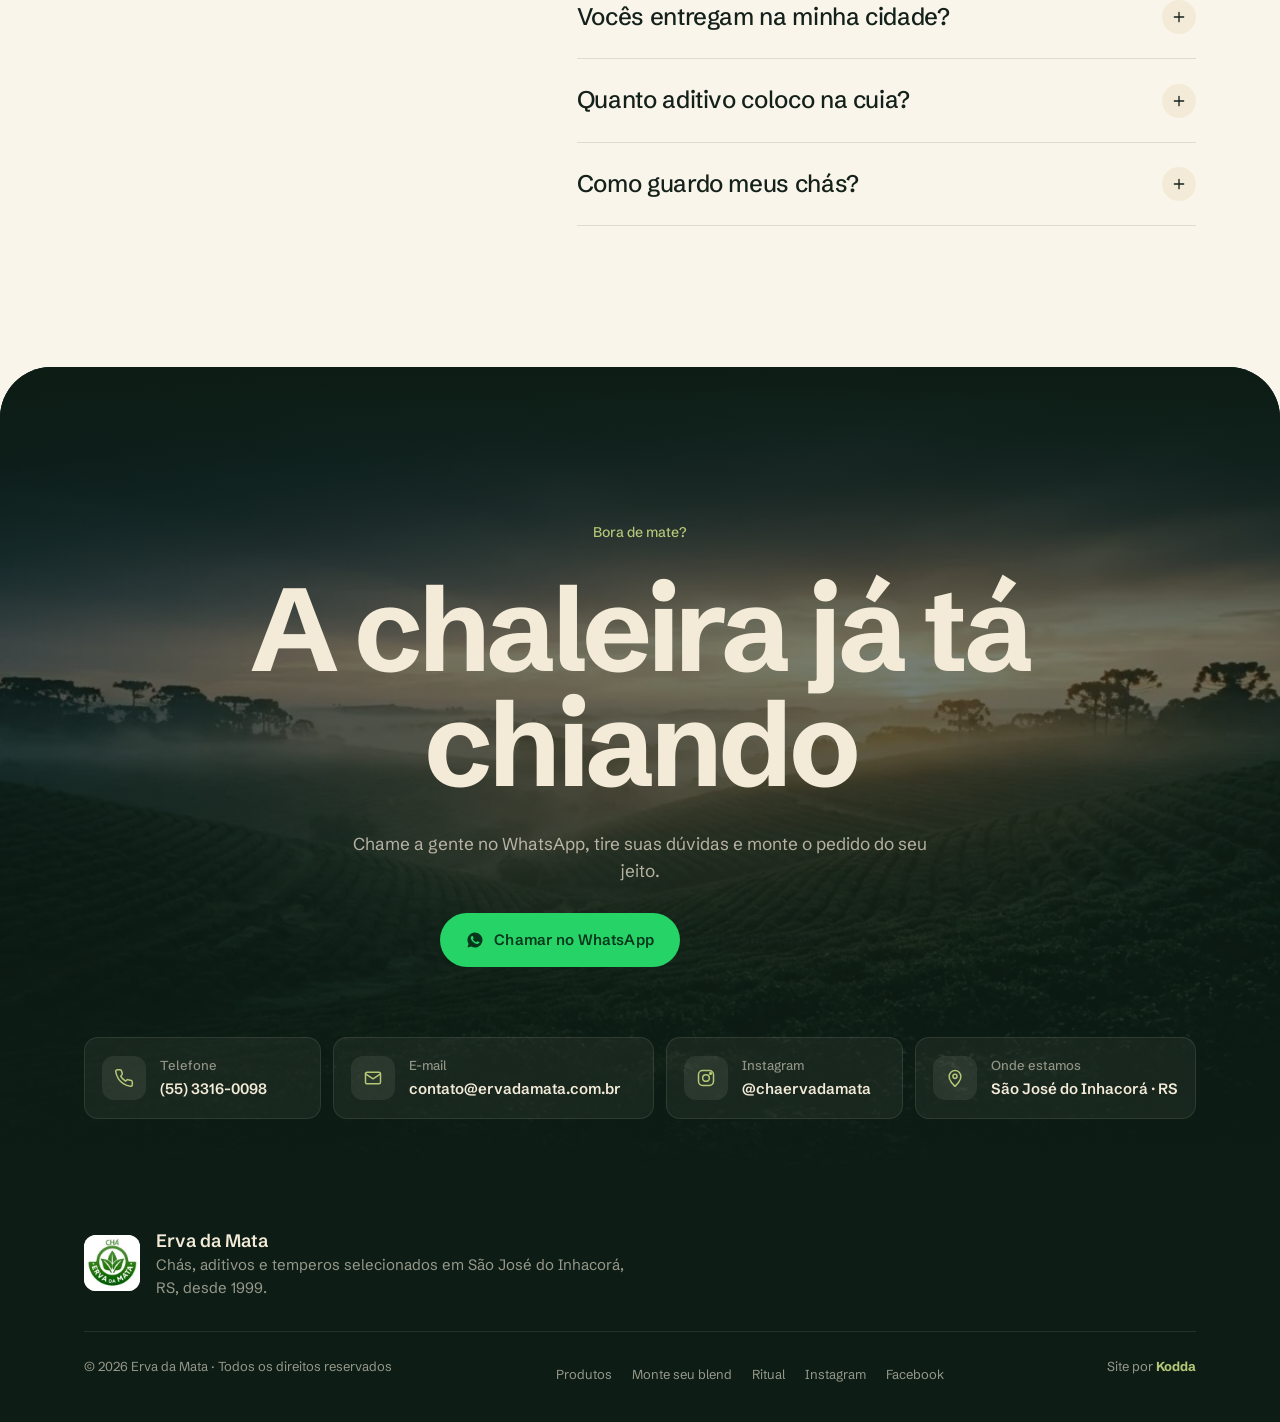
==== commit 79c37308: "Busca, frete no carrinho, sugestões, link de produto e atalho do carrinho - Volta a foto da cuia no " ====
--- a/index.html
+++ b/index.html
@@ -789,16 +789,55 @@
 .foot-brand img{width:56px;height:56px;border-radius:12px;background:#fff;object-fit:contain}
 .foot-brand p{max-width:52ch;font-size:15px;line-height:1.5}
 .foot-brand b{display:block;color:var(--creme);font-size:18px;font-weight:600}
-/* filme do chimarrão no topo */
-.cuia-img video{position:absolute;inset:0;width:100%;height:100%;object-fit:cover;object-position:50% 62%;opacity:0;transition:opacity 1.4s var(--ease)}
-.ready .cuia-img video{opacity:1}
-.film-steps{position:absolute;z-index:3;left:0;right:0;bottom:18px;display:flex;justify-content:center;gap:6px;margin:0;padding:0 12px;list-style:none}
-.film-steps li{position:relative;padding:4px 0 10px;font-size:12px;font-weight:500;color:rgba(243,235,216,.45);transition:color .5s var(--ease);min-width:44px;text-align:center}
-.film-steps li::after{content:"";position:absolute;left:4px;right:4px;bottom:0;height:2px;border-radius:2px;background:rgba(243,235,216,.18)}
-.film-steps li i{position:absolute;left:4px;bottom:0;height:2px;border-radius:2px;background:var(--ouro);width:0}
-.film-steps li.on{color:var(--creme)}
-@media (prefers-reduced-motion:reduce){.film-steps{display:none}}
-@media (max-width:560px){.film-steps{gap:2px;padding:0 6px;bottom:12px}.film-steps li{min-width:0;flex:1;font-size:11px}}
+/* busca no catálogo */
+.shop-side{display:grid;gap:16px;align-content:end}
+.search{position:relative;display:flex;align-items:center;height:48px;border-radius:12px;background:#fff;box-shadow:0 0 0 1px var(--line);transition:box-shadow .2s var(--ease)}
+.search:focus-within{box-shadow:0 0 0 2px var(--erva)}
+.search>svg{position:absolute;left:14px;width:18px;height:18px;color:var(--muted);pointer-events:none}
+.search input{flex:1;height:100%;border:0;background:none;padding:0 44px;font:inherit;font-size:16px;color:var(--ink);outline:0;min-width:0}
+.search input::-webkit-search-cancel-button{display:none}
+.search button{position:absolute;right:6px;width:36px;height:36px;border-radius:8px;display:grid;place-items:center;color:var(--muted)}
+.search button:hover{background:var(--linho);color:var(--ink)}
+.search button svg{width:16px;height:16px}
+.no-results{display:grid;justify-items:center;gap:8px;padding:48px 16px;text-align:center;color:var(--muted)}
+.no-results b{font-size:22px;font-weight:500;color:var(--ink)}
+.no-results .btn{margin-top:8px}
+.card mark{background:rgba(182,200,120,.45);color:inherit;border-radius:3px;padding:0 1px}
+/* carrinho: frete e sugestões */
+.ship{display:grid;gap:8px;padding:18px 0 4px}
+.ship label{font-size:14px;font-weight:500}
+.ship-row{display:flex;gap:8px}
+.ship-row input{flex:1;min-width:0;height:44px;border-radius:10px;border:1px solid var(--line);background:#fff;padding:0 14px;font:inherit;font-size:16px;outline:0}
+.ship-row input:focus{border-color:var(--erva);box-shadow:0 0 0 3px rgba(127,156,69,.18)}
+.ship-row .btn{min-height:44px;height:44px;padding:0 16px;font-size:14px}
+.ship-out{display:grid;gap:4px;font-size:13.5px;color:var(--muted)}
+.ship-out div{display:flex;justify-content:space-between;gap:12px}
+.ship-out b{color:var(--ink);font-weight:600}
+.ship-out .err{color:#9c3412}
+.combo{padding:20px 0 8px}
+.combo h3{font-size:15px;font-weight:600;margin-bottom:12px}
+.combo-row{display:grid;grid-template-columns:repeat(3,minmax(0,1fr));gap:10px}
+.cmb{display:grid;gap:6px;padding:8px;border-radius:12px;background:#fff;box-shadow:0 0 0 1px var(--line);text-align:left;font-size:13px;line-height:1.25}
+.cmb img{width:100%;height:auto;aspect-ratio:1;object-fit:contain;border-radius:8px;background:var(--creme)}
+.cmb b{font-weight:600;font-size:13px}
+.cmb span{display:flex;align-items:center;justify-content:space-between;gap:4px;color:var(--muted)}
+.cmb i{width:28px;height:28px;border-radius:8px;background:var(--mata);color:var(--creme);display:grid;place-items:center;font-style:normal;flex:none;transition:background .2s}
+.cmb:hover i{background:var(--mata3)}
+.cmb i svg{width:14px;height:14px}
+/* compartilhar produto */
+.qv-actions{display:flex;flex-wrap:wrap;gap:10px}
+.btn-ghost{background:transparent;color:var(--ink);box-shadow:inset 0 0 0 1.5px var(--line)}
+.btn-ghost:hover{background:var(--linho)}
+/* atalho do carrinho */
+.cart-float{position:fixed;left:50%;bottom:calc(18px + env(safe-area-inset-bottom));z-index:94;display:flex;align-items:center;gap:12px;height:52px;padding:0 20px 0 16px;border-radius:999px;background:var(--mata);color:var(--creme);box-shadow:0 18px 40px -16px rgba(0,0,0,.55);transform:translate(-50%,0);transition:transform .45s var(--ease),opacity .3s}
+.cart-float svg{width:20px;height:20px;color:var(--ouro)}
+.cart-float span{display:flex;gap:10px;align-items:baseline;font-size:14px}
+.cart-float b{font-weight:600}
+.cart-float em{font-style:normal;color:var(--erva2)}
+.cart-float.off{transform:translate(-50%,140%);opacity:0;pointer-events:none}
+.cart-open .cart-float,.menu-open .cart-float{transform:translate(-50%,140%);opacity:0;pointer-events:none}
+body.cf-on .wa-tip{display:none}
+@media (max-width:480px){.cart-float{left:14px;right:84px;justify-content:center;transform:none;bottom:calc(14px + env(safe-area-inset-bottom))}.cart-float.off,.cart-open .cart-float,.menu-open .cart-float{transform:translateY(140%)}}
 /* barra de filtros: faixa sólida que gruda no topo, sem ficar por cima das fotos */
 .toolbar{top:60px;padding:12px 0;margin-bottom:24px;background:var(--papel);box-shadow:0 0 0 100vmax var(--papel),0 1px 0 100vmax var(--line);clip-path:inset(0 -100vmax -1px);transition:top .6s var(--ease)}
 body:has(.header.hide) .toolbar{top:0}
@@ -888,12 +927,8 @@
       <figure class="cuia-photo" id="cuiaPhoto">
         <span class="cuia-frame"></span>
         <div class="cuia-img">
-          <video id="heroFilm" autoplay muted loop playsinline preload="auto" poster="assets/video/chimarrao-poster.webp" aria-label="Chimarrão sendo preparado: a erva cai na cuia, a bomba entra, a água quente e o mate pronto">
-            <source src="assets/video/chimarrao.mp4" type="video/mp4">
-          </video>
-          <ol class="film-steps" id="filmSteps" aria-hidden="true">
-            <li>Cuia</li><li>Erva</li><li>Bomba</li><li>Água</li><li>Mate</li>
-          </ol>
+          <img src="assets/img/hero-cuia-900.webp" srcset="assets/img/hero-cuia-560.webp 560w, assets/img/hero-cuia-900.webp 900w" sizes="(min-width:900px) 380px, 66vw" width="900" height="1117" alt="Cuia de chimarrão com erva-mate e bomba de prata sobre mesa de madeira rústica" fetchpriority="high" decoding="async" onerror="this.closest('.scene').classList.add('noimg')">
+          <span class="cuia-shine"></span>
         </div>
       </figure>
       <button class="hero-pick" type="button" id="heroPick" aria-label="Ver Anis Estrelado 10g">
@@ -1036,7 +1071,13 @@
         <span class="eyebrow" data-reveal>Chás, aditivos e caixinhas</span>
         <h2 class="h-lg" data-reveal style="--d:.08s">A coleção da casa</h2>
       </div>
-      <p class="lead" data-reveal style="--d:.16s">Fotos das embalagens que chegam na sua casa. Toque em um produto para ver os detalhes. No Pix, tudo sai com 10% de desconto.</p>
+      <div class="shop-side" data-reveal style="--d:.16s">
+        <p class="lead">Fotos das embalagens que chegam na sua casa. Toque em um produto para ver os detalhes. No Pix, tudo sai com 10% de desconto.</p>
+        <label class="search"><svg viewBox="0 0 24 24" fill="none" stroke="currentColor" stroke-width="2" stroke-linecap="round"><circle cx="11" cy="11" r="7"/><path d="m20 20-3.5-3.5"/></svg><span class="sr-only">Buscar produto</span>
+          <input id="q" type="search" placeholder="Buscar: camomila, anis, laranja…" autocomplete="off" enterkeyhint="search">
+          <button type="button" id="qClear" aria-label="Limpar busca" hidden><svg viewBox="0 0 24 24" fill="none" stroke="currentColor" stroke-width="2" stroke-linecap="round"><path d="M6 6l12 12M18 6 6 18"/></svg></button>
+        </label>
+      </div>
     </div>
 
     <div class="toolbar">
@@ -1059,7 +1100,11 @@
       </label>
     </div>
 
-    <div class="grid" id="grid" aria-live="polite"></div>
+    <div class="grid" id="grid"></div>
+    <div class="no-results" id="noResults" hidden role="status">
+      <b>Nada encontrado</b><span id="noResultsText">Tente outro nome ou veja todos os produtos.</span>
+      <button type="button" class="btn btn-dark" id="resetFilters">Ver todos os produtos</button>
+    </div>
   </div>
 </section>
 
@@ -1263,6 +1308,12 @@
   <svg viewBox="0 0 24 24" fill="currentColor"><path d="M12 2a10 10 0 0 0-8.6 15.1L2 22l5-1.3A10 10 0 1 0 12 2Zm5.3 14.1c-.2.6-1.3 1.2-1.8 1.2-.5.1-1 .1-3.3-.8-2.8-1.1-4.5-4-4.7-4.2-.1-.2-1.1-1.5-1.1-2.9s.7-2.1 1-2.4c.3-.3.6-.3.8-.3h.6c.2 0 .4 0 .6.5l.8 2c.1.2.1.4 0 .5l-.4.6-.4.4c-.1.2-.3.3-.1.6.2.3.8 1.3 1.7 2.1 1.2 1 2.1 1.4 2.4 1.5.3.2.5.1.6-.1l.9-1c.2-.3.4-.2.6-.1l1.9.9c.3.1.5.2.5.3.2.2.2.7 0 1.2Z"/></svg>
 </a>
 
+<!-- Atalho do carrinho quando o menu some ao rolar -->
+<button type="button" class="cart-float" id="cartFloat" aria-label="Ver carrinho" hidden>
+  <svg viewBox="0 0 24 24" fill="none" stroke="currentColor" stroke-width="2" stroke-linecap="round" stroke-linejoin="round"><path d="M6 7h12l-1 13H7L6 7Z"/><path d="M9 7a3 3 0 0 1 6 0"/></svg>
+  <span><b id="cfQty">0 itens</b><em id="cfTotal">R$ 0,00</em></span>
+</button>
+
 <!-- Carrinho -->
 <div class="overlay" id="overlay"></div>
 <aside class="drawer" id="drawer" role="dialog" aria-modal="true" aria-labelledby="drawerTitle" aria-hidden="true">
@@ -1270,7 +1321,14 @@
     <h2 id="drawerTitle">Sua <em>cuia</em></h2>
     <button class="icon-btn" id="closeCart" aria-label="Fechar carrinho"><svg viewBox="0 0 24 24" fill="none" stroke="currentColor" stroke-width="2" stroke-linecap="round"><path d="M6 6l12 12M18 6 6 18"/></svg></button>
   </div>
-  <div class="drawer-body" id="cartList"></div>
+  <div class="drawer-body"><div id="cartList"></div>
+    <form class="ship" hidden id="shipForm" novalidate>
+      <label for="shipCep">Calcule o frete</label>
+      <div class="ship-row"><input id="shipCep" inputmode="numeric" autocomplete="postal-code" placeholder="Seu CEP" maxlength="9"><button class="btn btn-dark" type="submit">Calcular</button></div>
+      <div class="ship-out" id="shipOut" aria-live="polite"></div>
+    </form>
+    <div class="combo" id="combo" hidden><h3>Combina com a sua cuia</h3><div class="combo-row" id="comboRow"></div></div>
+  </div>
   <div class="drawer-foot" id="cartFoot">
     <div class="sumline"><span>Subtotal</span><span id="sub">R$ 0,00</span></div>
     <div class="sumline"><span>Desconto Pix (10%)</span><span id="disc">− R$ 0,00</span></div>
@@ -1467,7 +1525,56 @@
     $('#disc').textContent = '− ' + brl(sub - pix(sub));
     $('#totalPix').textContent = brl(pix(sub));
   }
-}
+  renderCombo(); syncCartFloat(); $('#shipForm').hidden = !ids.length;
+  if ($('#shipOut') && $('#shipOut').innerHTML && ids.length) { clearTimeout(renderCart.t); renderCart.t = setTimeout(() => quoteCart(true), 400); }
+}
+/* atalho do carrinho: aparece quando o menu do topo está escondido e há itens */
+function syncCartFloat() {
+  const f = $('#cartFloat'); if (!f) return;
+  const n = cartQty(); f.hidden = n === 0;
+  f.classList.toggle('off', !$('.header').classList.contains('hide'));
+  document.body.classList.toggle('cf-on', n > 0 && !f.classList.contains('off'));
+  $('#cfQty').textContent = `${n} ${n === 1 ? 'item' : 'itens'}`;
+  $('#cfTotal').textContent = brl(pix(cartSub())) + ' no Pix';
+  f.setAttribute('aria-label', `Ver carrinho: ${n} ${n === 1 ? 'item' : 'itens'}`);
+}
+$('#cartFloat').addEventListener('click', () => openCart());
+
+/* sugestões: produtos que ainda não estão no carrinho, da mesma linha primeiro */
+function renderCombo() {
+  const ids = Object.keys(cart);
+  if (!ids.length) { $('#combo').hidden = true; return; }
+  const chim = ids.some(id => byId[id] && byId[id].cat !== 'caixinha');
+  const pool = PRODUCTS.filter(p => !cart[p.id] && !p.unavailable && p.stock !== 0)
+    .sort((a, b) => ((chim ? a.cat === 'caixinha' : a.cat !== 'caixinha') - (chim ? b.cat === 'caixinha' : b.cat !== 'caixinha')) || (!!b.old - !!a.old));
+  const pick = pool.slice(0, 3);
+  $('#combo').hidden = !pick.length;
+  $('#comboRow').innerHTML = pick.map(p => `<button type="button" class="cmb" data-cmb="${p.id}" aria-label="Adicionar ${p.name}">
+    <img src="${p.img}" alt="" width="600" height="600"><b>${p.short}</b><span>${brl(p.price)}<i>${plus}</i></span></button>`).join('');
+}
+$('#comboRow').addEventListener('click', e => { const b = e.target.closest('[data-cmb]'); if (b) addToCart(b.dataset.cmb, 1); });
+
+/* frete estimado no carrinho (usa a mesma função do checkout) */
+const SHIP_KEY = 'edm-checkout';
+const cepMask = v => v.replace(/\D/g, '').slice(0, 8).replace(/(\d{5})(\d)/, '$1-$2');
+$('#shipCep').addEventListener('input', e => { e.target.value = cepMask(e.target.value); });
+try { const saved = JSON.parse(localStorage.getItem(SHIP_KEY) || '{}'); if (saved.cep) $('#shipCep').value = cepMask(saved.cep); } catch (_) {}
+let shipSeq = 0;
+async function quoteCart(silent) {
+  const cep = $('#shipCep').value.replace(/\D/g, ''); const out = $('#shipOut');
+  if (cep.length !== 8) { if (!silent) out.innerHTML = '<span class="err">Digite os 8 números do CEP.</span>'; return; }
+  const items = Object.entries(cart).map(([id, qty]) => ({ id, qty }));
+  if (!items.length || !window.LOJA) return;
+  try { const saved = JSON.parse(localStorage.getItem(SHIP_KEY) || '{}'); saved.cep = cepMask(cep); localStorage.setItem(SHIP_KEY, JSON.stringify(saved)); } catch (_) {}
+  const seq = ++shipSeq; out.innerHTML = '<span>Calculando…</span>';
+  try {
+    const r = await LOJA.fn('frete', { cep, items });
+    if (seq !== shipSeq) return;
+    out.innerHTML = `<span>Para ${r.city} · ${r.uf}</span>` + r.options.map(o => `<div><span>${o.name}${o.days ? ` · até ${o.days} dias úteis` : ''}</span><b>${o.price ? brl(o.price) : 'Grátis'}</b></div>`).join('');
+  } catch (err) { if (seq === shipSeq) out.innerHTML = `<span class="err">${err.message}</span>`; }
+}
+$('#shipForm').addEventListener('submit', e => { e.preventDefault(); quoteCart(false); });
+
 $('#cartList').addEventListener('click', e => {
   const t = e.target.closest('button,a'); if (!t) return;
   if (t.dataset.inc) setQty(t.dataset.inc, cart[t.dataset.inc] + 1);
@@ -1538,14 +1645,28 @@
   const a = $('.filter[aria-pressed="true"]'), pill = $('#filterPill');
   pill.style.width = a.offsetWidth + 'px'; pill.style.transform = `translateX(${a.offsetLeft}px)`;
 }
+const norm = t => String(t).normalize('NFD').replace(/[\u0300-\u036f]/g, '').toLowerCase();
+let term = '';
 function applyFilter() {
+  let shown = 0;
   $$('.card', grid).forEach(c => {
     const p = byId[c.dataset.id];
-    const show = !p.unavailable && (curFilter === 'all' || (curFilter === 'promo' ? !!p.old : p.cat === curFilter));
-    c.hidden = !show;
+    const hay = norm([p.name, p.short, p.kicker, p.weight, ...p.notes, p.desc].join(' '));
+    const show = !p.unavailable && (curFilter === 'all' || (curFilter === 'promo' ? !!p.old : p.cat === curFilter)) && (!term || term.split(/\s+/).every(w => hay.includes(w)));
+    c.hidden = !show; if (show) shown++;
     if (show) { c.classList.remove('pop'); void c.offsetWidth; c.classList.add('pop', 'in'); }
   });
-}
+  $('#noResults').hidden = shown > 0;
+  if (!shown) $('#noResultsText').textContent = term ? `Nenhum produto com “${$('#q').value.trim()}”${curFilter !== 'all' ? ' neste filtro' : ''}.` : 'Nenhum produto neste filtro agora.';
+}
+let qT;
+$('#q').addEventListener('input', e => {
+  $('#qClear').hidden = !e.target.value;
+  clearTimeout(qT); qT = setTimeout(() => { term = norm(e.target.value.trim()); applyFilter(); }, 120);
+});
+$('#q').addEventListener('keydown', e => { if (e.key === 'Enter') { e.preventDefault(); e.target.blur(); grid.scrollIntoView({ behavior: reduce ? 'auto' : 'smooth', block: 'start' }); } });
+$('#qClear').addEventListener('click', () => { $('#q').value = ''; $('#qClear').hidden = true; term = ''; applyFilter(); $('#q').focus(); });
+$('#resetFilters').addEventListener('click', () => { $('#q').value = ''; $('#qClear').hidden = true; term = ''; $('.filter[data-f="all"]').click(); });
 $('#filters').addEventListener('click', e => {
   const b = e.target.closest('.filter'); if (!b) return;
   $$('.filter').forEach(x => x.setAttribute('aria-pressed', x === b));
@@ -1596,16 +1717,26 @@
         <div class="qty"><button data-q="-1" aria-label="Diminuir">−</button><span id="qvQty">1</span><button data-q="1" aria-label="Aumentar">+</button></div>
         <button class="btn btn-dark" id="qvAdd">Adicionar · ${brl(p.price)}</button>
       </div>
-      <a href="#" class="btn btn-wa" id="qvWa" style="justify-self:start">Tirar dúvida no WhatsApp</a>
+      <div class="qv-actions">
+        <a href="#" class="btn btn-wa" id="qvWa">Tirar dúvida no WhatsApp</a>
+        <button type="button" class="btn btn-ghost" id="qvShare">Compartilhar</button>
+      </div>
     </div>`;
   const upd = () => { $('#qvQty').textContent = q; $('#qvAdd').textContent = `Adicionar · ${brl(p.price * q)}`; };
   $('.qv-buy .qty').addEventListener('click', e => { const b = e.target.closest('[data-q]'); if (b) { q = clamp(q + +b.dataset.q, 1, 99); upd(); } });
   $('#qvAdd').addEventListener('click', () => { addToCart(id, q, $('#qvIll .pouch')); qv.close(); });
   $('#qvWa').addEventListener('click', e => { e.preventDefault(); openWa(`Olá! Tenho uma dúvida sobre o ${p.name}${p.weight ? ' ' + p.weight : ''}.`); });
+  $('#qvShare').addEventListener('click', async () => {
+    const url = location.origin + location.pathname + '?p=' + encodeURIComponent(id);
+    try { if (navigator.share) { await navigator.share({ title: p.name + ' · Erva da Mata', url }); return; } } catch (_) { return; }
+    try { await navigator.clipboard.writeText(url); toast('Link do produto copiado'); } catch (_) { prompt('Copie o link do produto:', url); }
+  });
+  try { history.replaceState(null, '', '?p=' + encodeURIComponent(id) + location.hash); } catch (_) {}
   qv.showModal();
   requestAnimationFrame(() => setTimeout(() => $$('.fill', qv).forEach(f => f.style.width = f.dataset.w + '%'), 120));
 }
 $('#qvClose').addEventListener('click', () => qv.close());
+qv.addEventListener('close', () => { try { history.replaceState(null, '', location.pathname + location.hash); } catch (_) {} });
 qv.addEventListener('click', e => { if (e.target === qv) qv.close(); });
 
 /* =========================================================
@@ -1887,6 +2018,7 @@
   prog.style.transform = `scaleX(${max > 0 ? y / max : 0})`;
   header.classList.toggle('scrolled', y > 40);
   header.classList.toggle('hide', y > lastY && y > 500 && !document.body.classList.contains('menu-open'));
+  syncCartFloat();
   lastY = y;
   // manifesto
   const r = man.getBoundingClientRect();
@@ -1945,20 +2077,7 @@
    ========================================================= */
 $('#year').textContent = new Date().getFullYear();
 $('#heroPick').addEventListener('click', () => openQuick('anis-10'));
-/* filme do topo (plano contínuo de 20 s): legenda acompanha cada etapa */
-(() => {
-  const v = $('#heroFilm'), steps = $$('#filmSteps li'); if (!v) return;
-  steps.forEach(li => li.insertAdjacentHTML('beforeend', '<i></i>'));
-  if (reduce) { v.removeAttribute('autoplay'); v.pause(); return; }
-  const SH = 4, LEAD = 1.4;   // cada etapa dura 4 s; a legenda vira no meio da transição
-  (function tick() {
-    const t = (v.currentTime + LEAD) % 20, k = Math.min(4, Math.floor(t / SH)), p = (t - k * SH) / SH;
-    steps.forEach((li, i) => { li.classList.toggle('on', i === k); $('i', li).style.width = i < k ? 'calc(100% - 8px)' : i === k ? `calc((100% - 8px) * ${p.toFixed(3)})` : '0'; });
-    requestAnimationFrame(tick);
-  })();
-  // pausa fora da tela para poupar bateria
-  new IntersectionObserver(([e]) => { if (e.isIntersecting) v.play().catch(() => {}); else v.pause(); }).observe(v);
-})();
+{ const pid = new URLSearchParams(location.search).get('p'); if (pid && byId[pid]) setTimeout(() => { $('#produtos').scrollIntoView(); openQuick(pid); }, 600); }
 
 $('#statCount').dataset.count = PRODUCTS.length;
 $$('.cat[data-filter]').forEach(a => a.addEventListener('click', () => { const b = $(`.filter[data-f="${a.dataset.filter}"]`); if (b) setTimeout(() => b.click(), 450); }));
